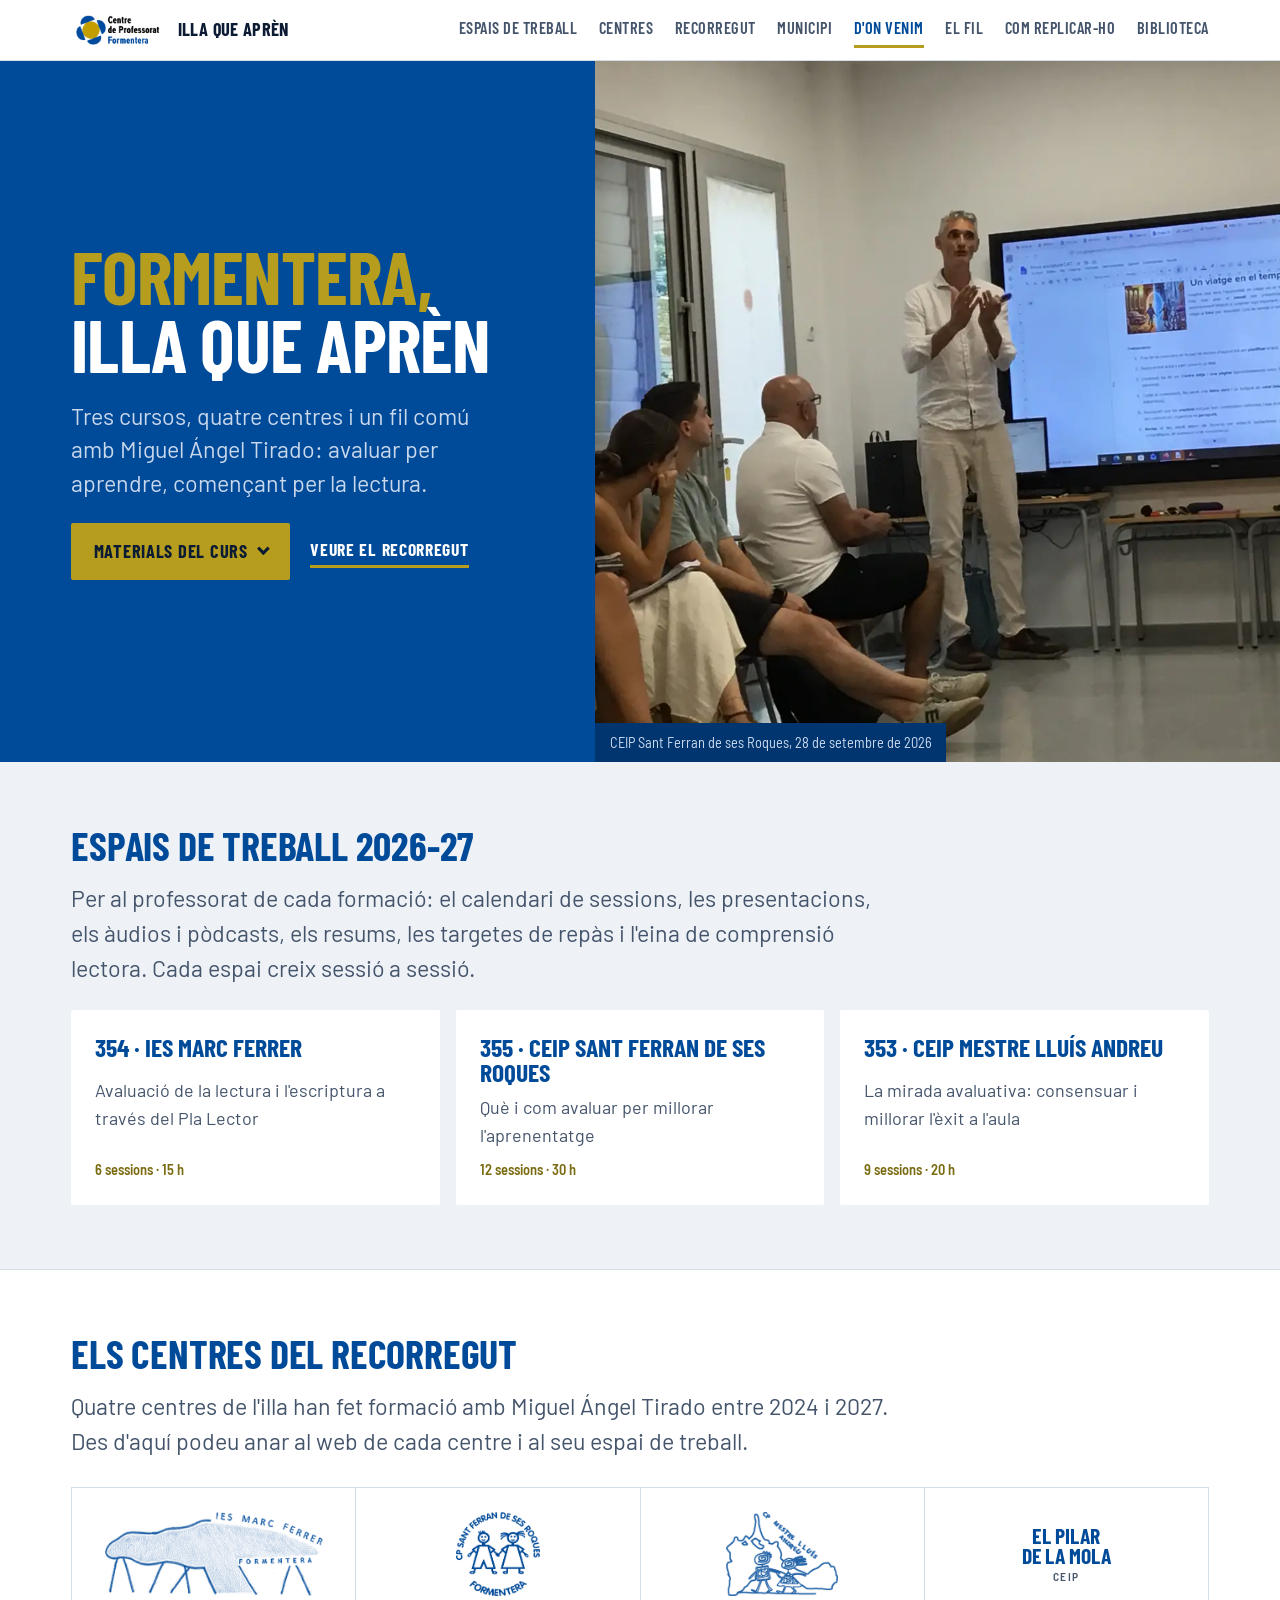
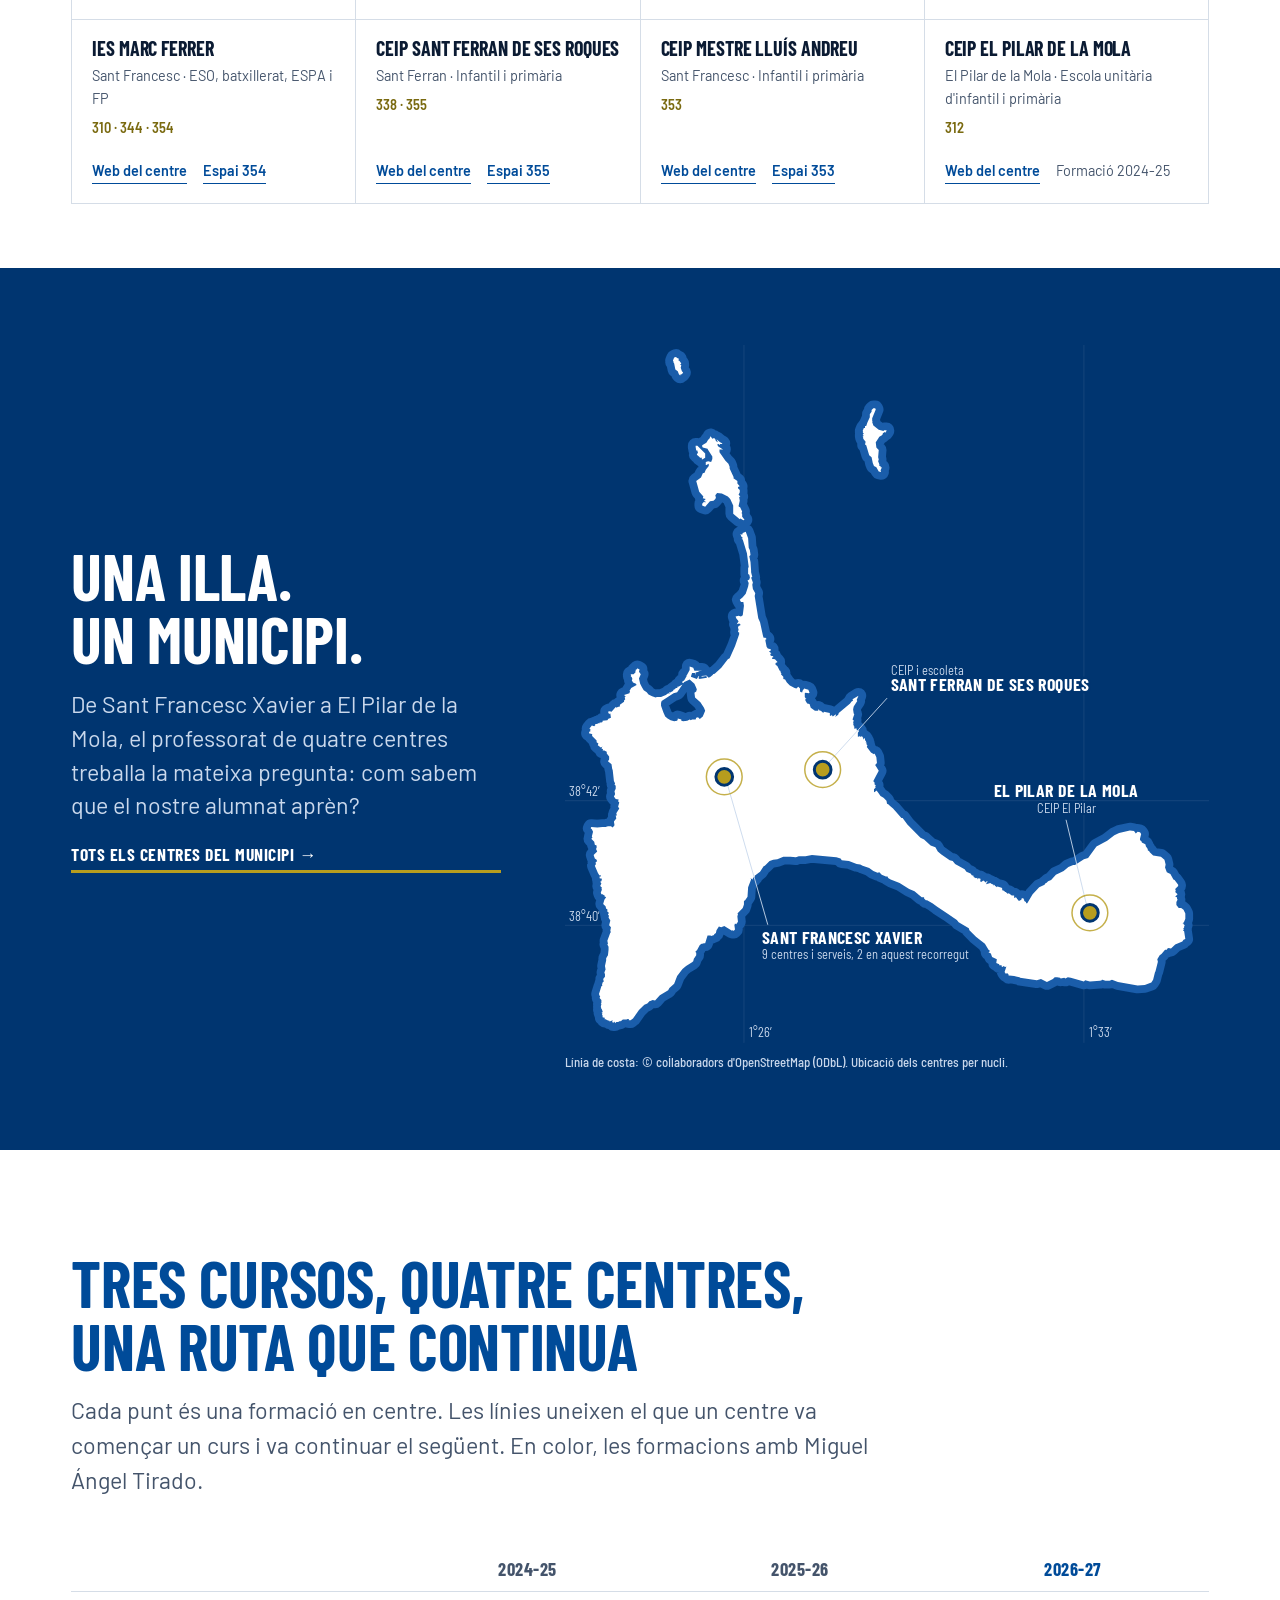
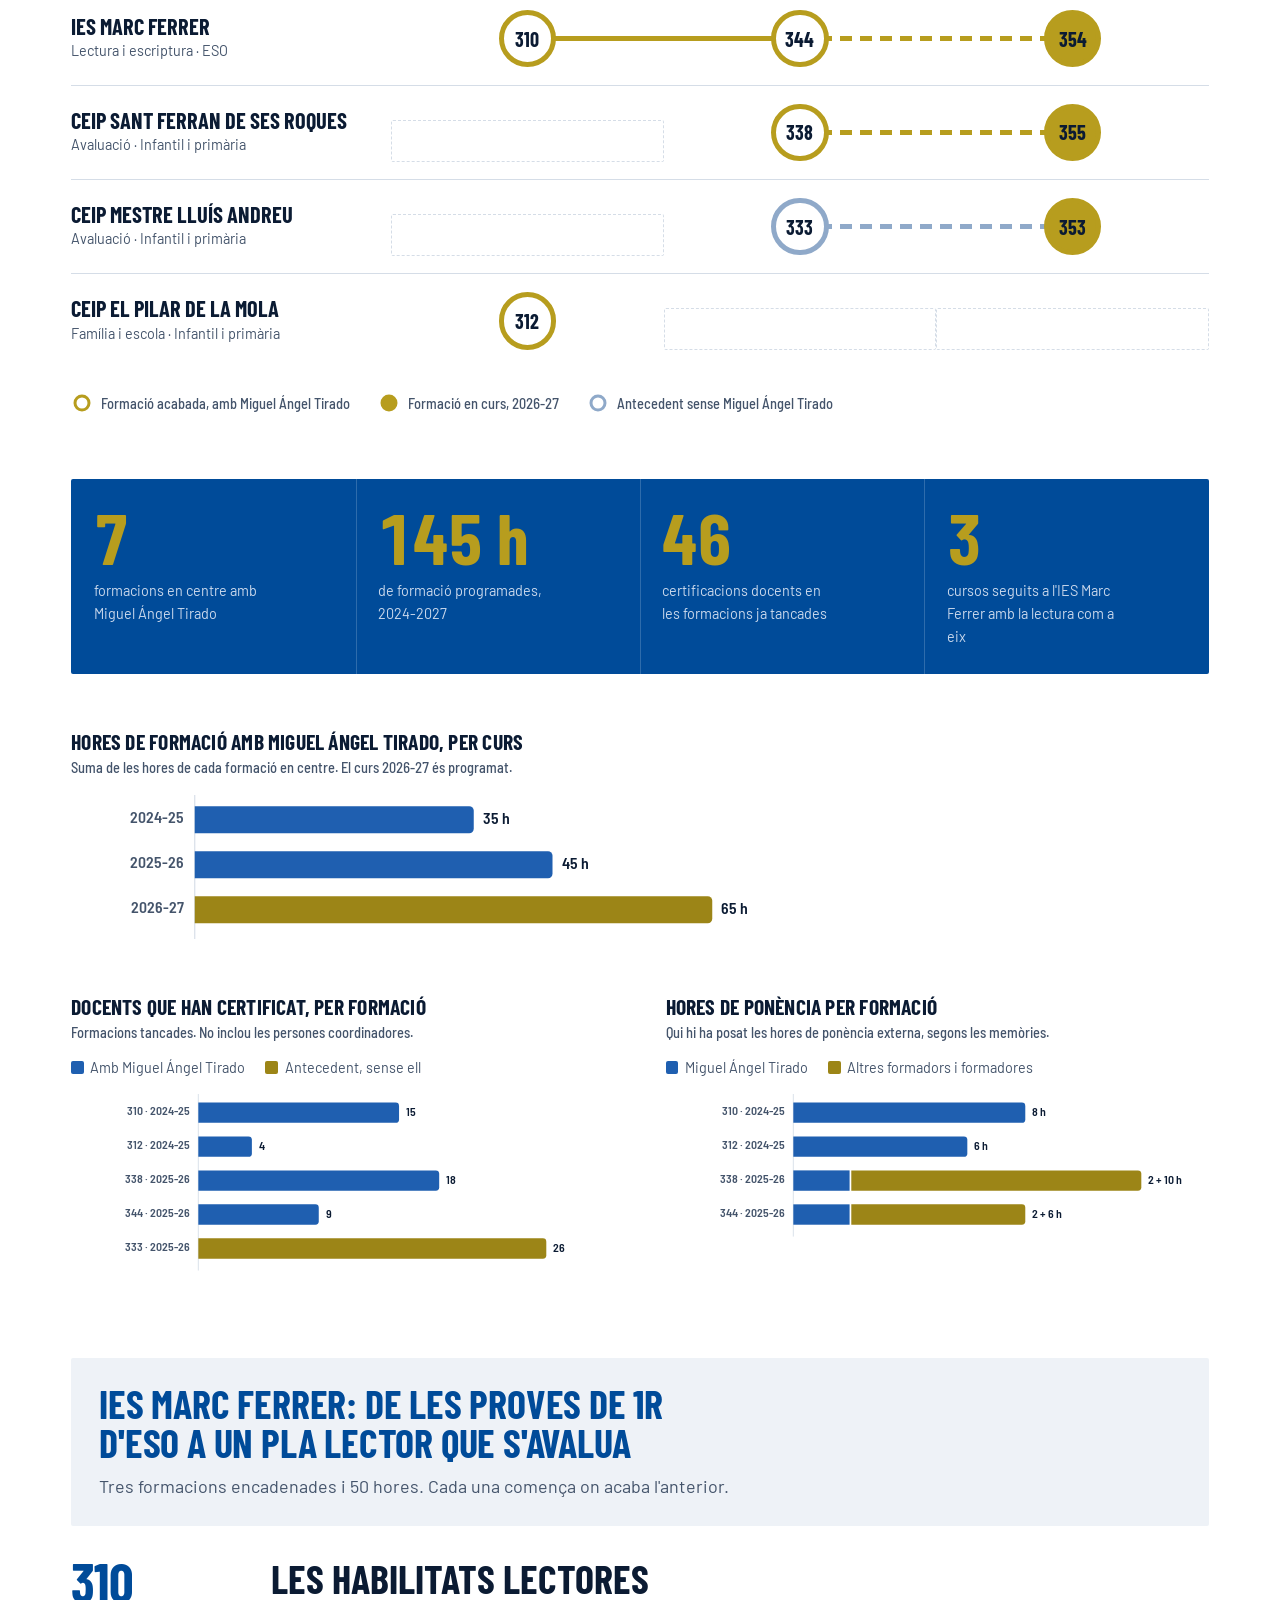
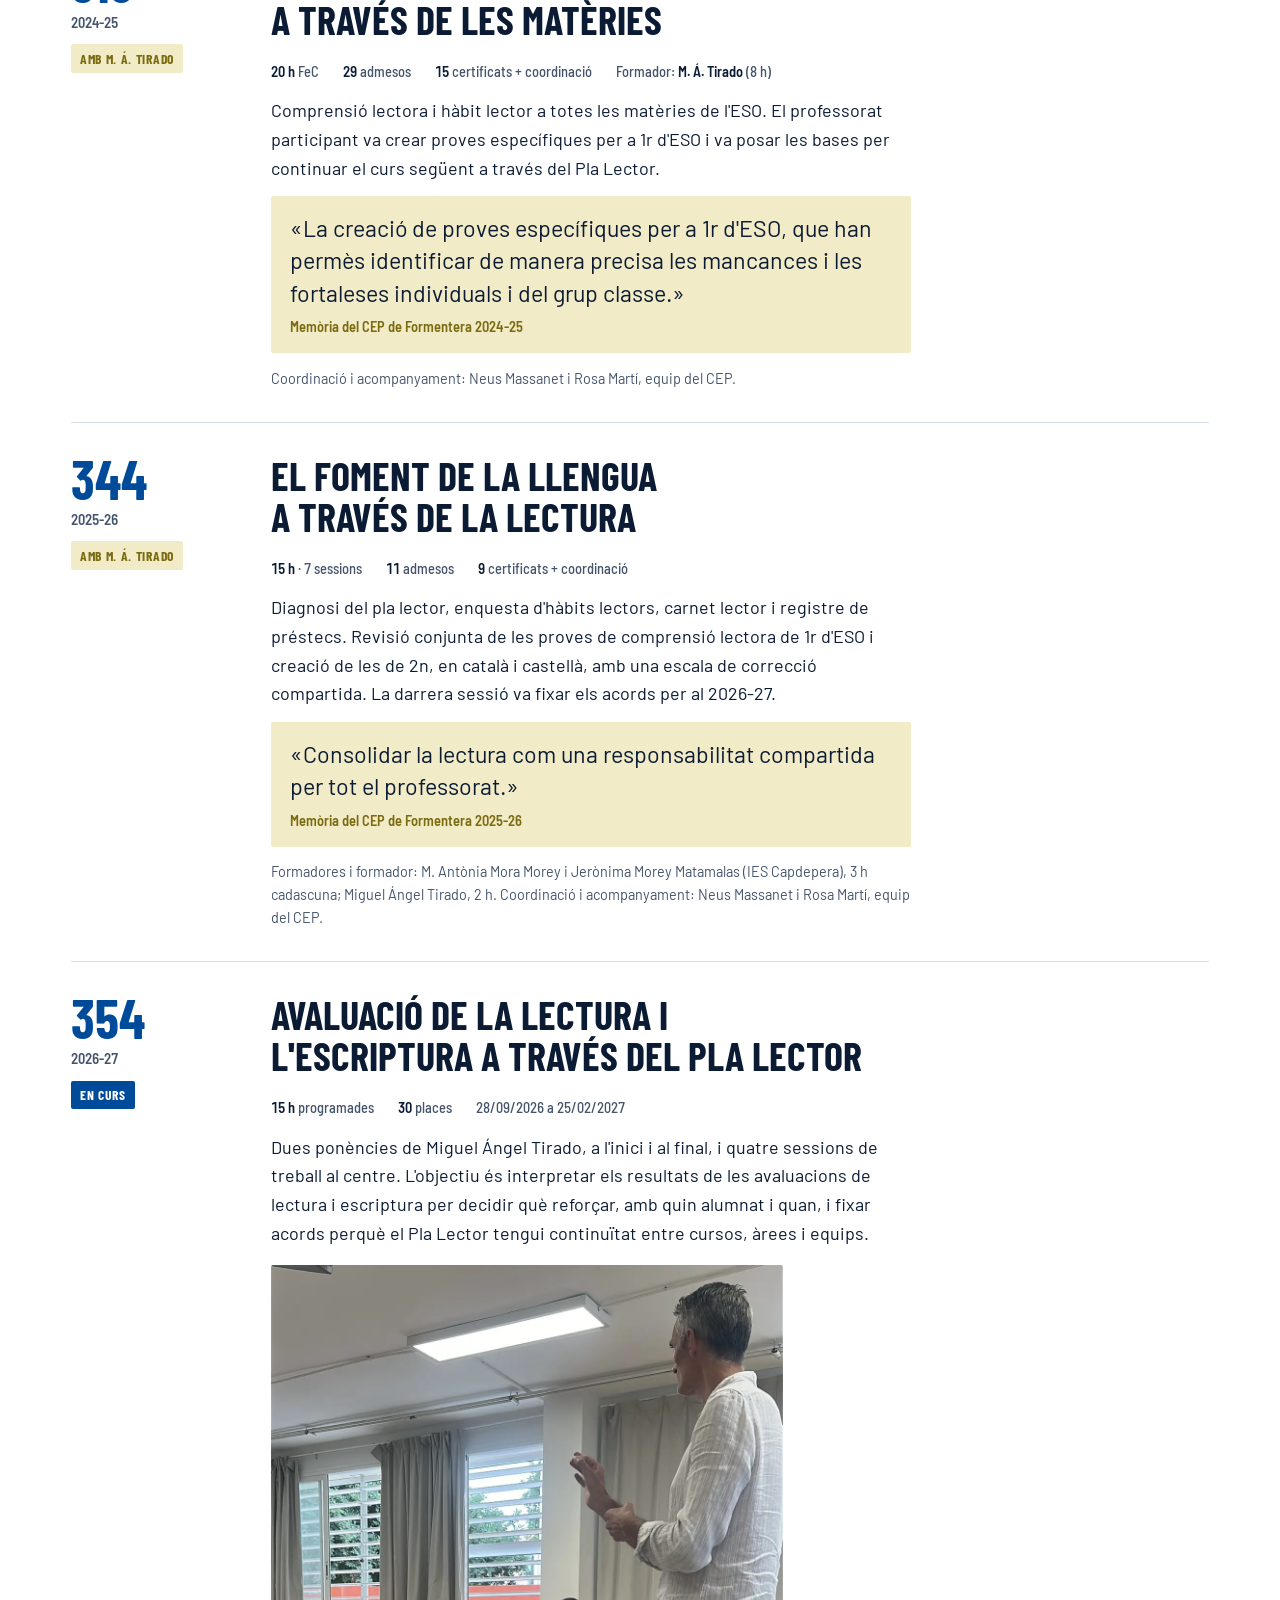
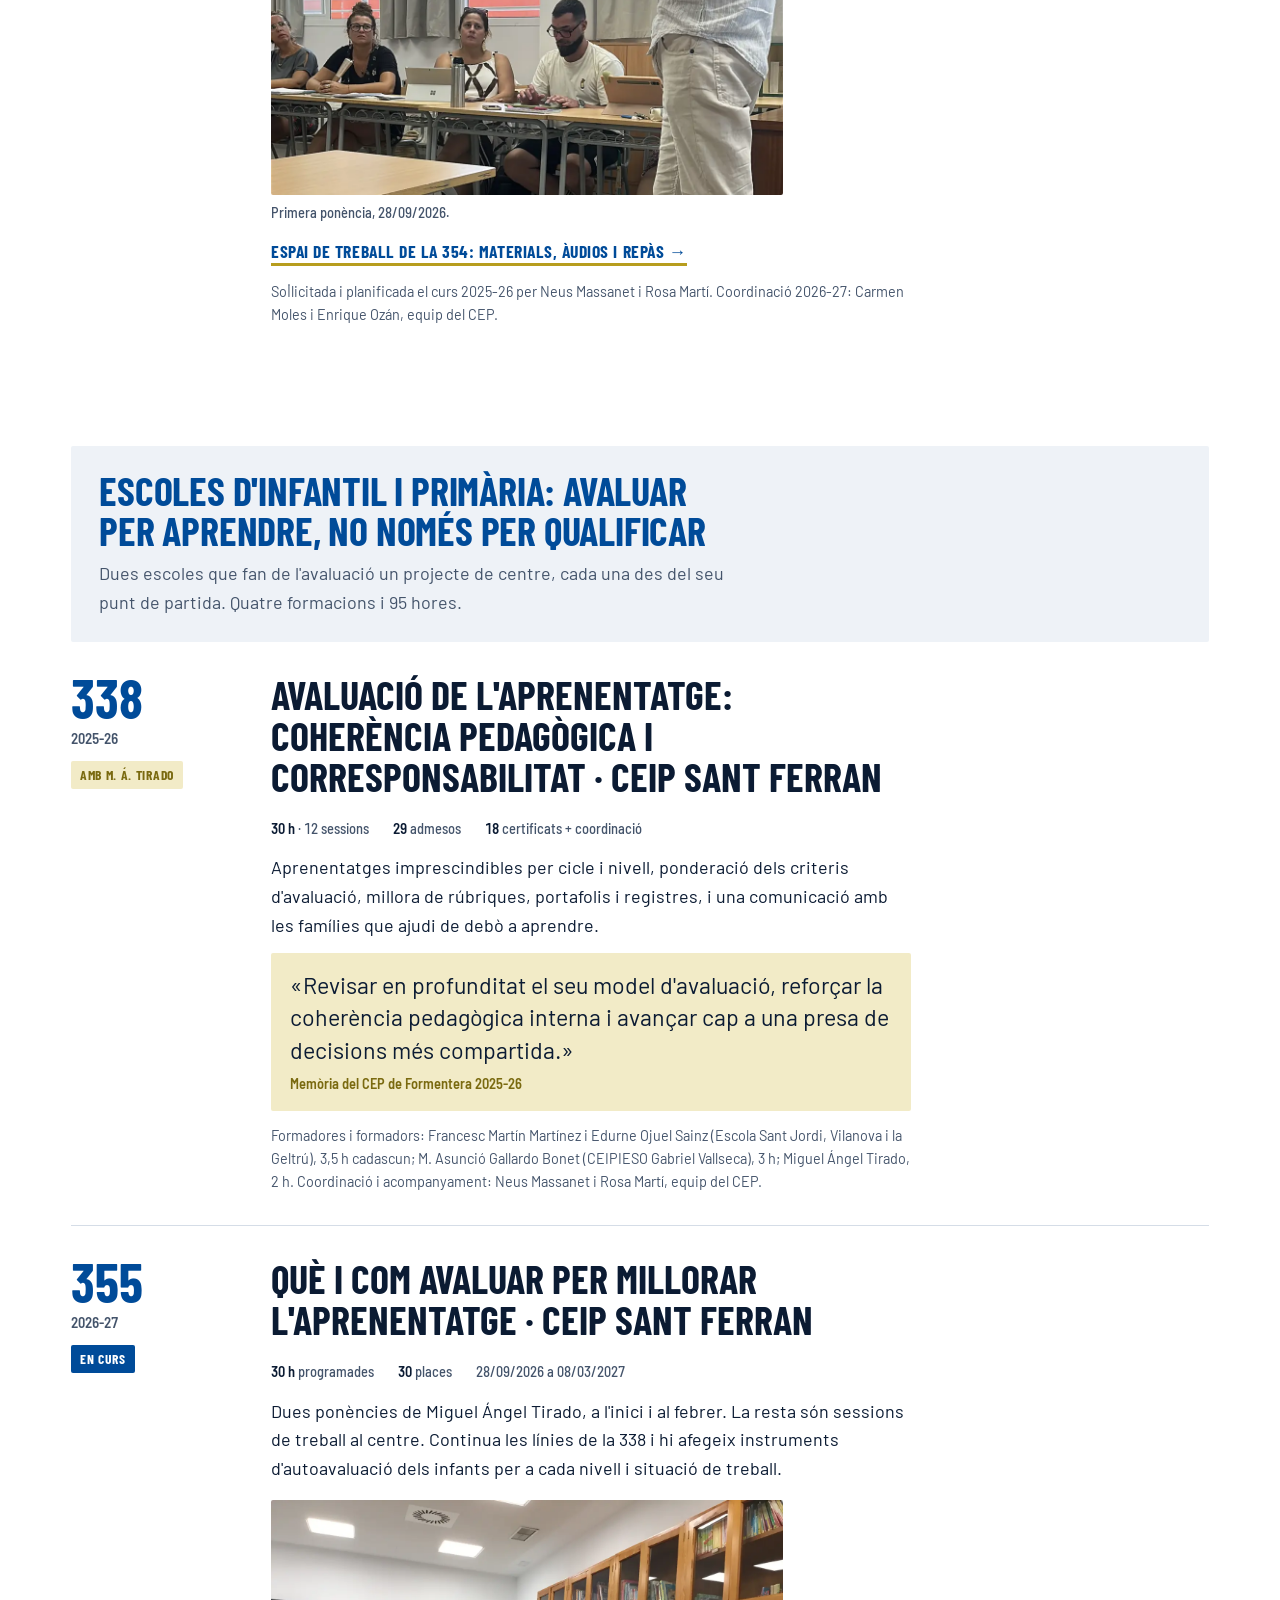
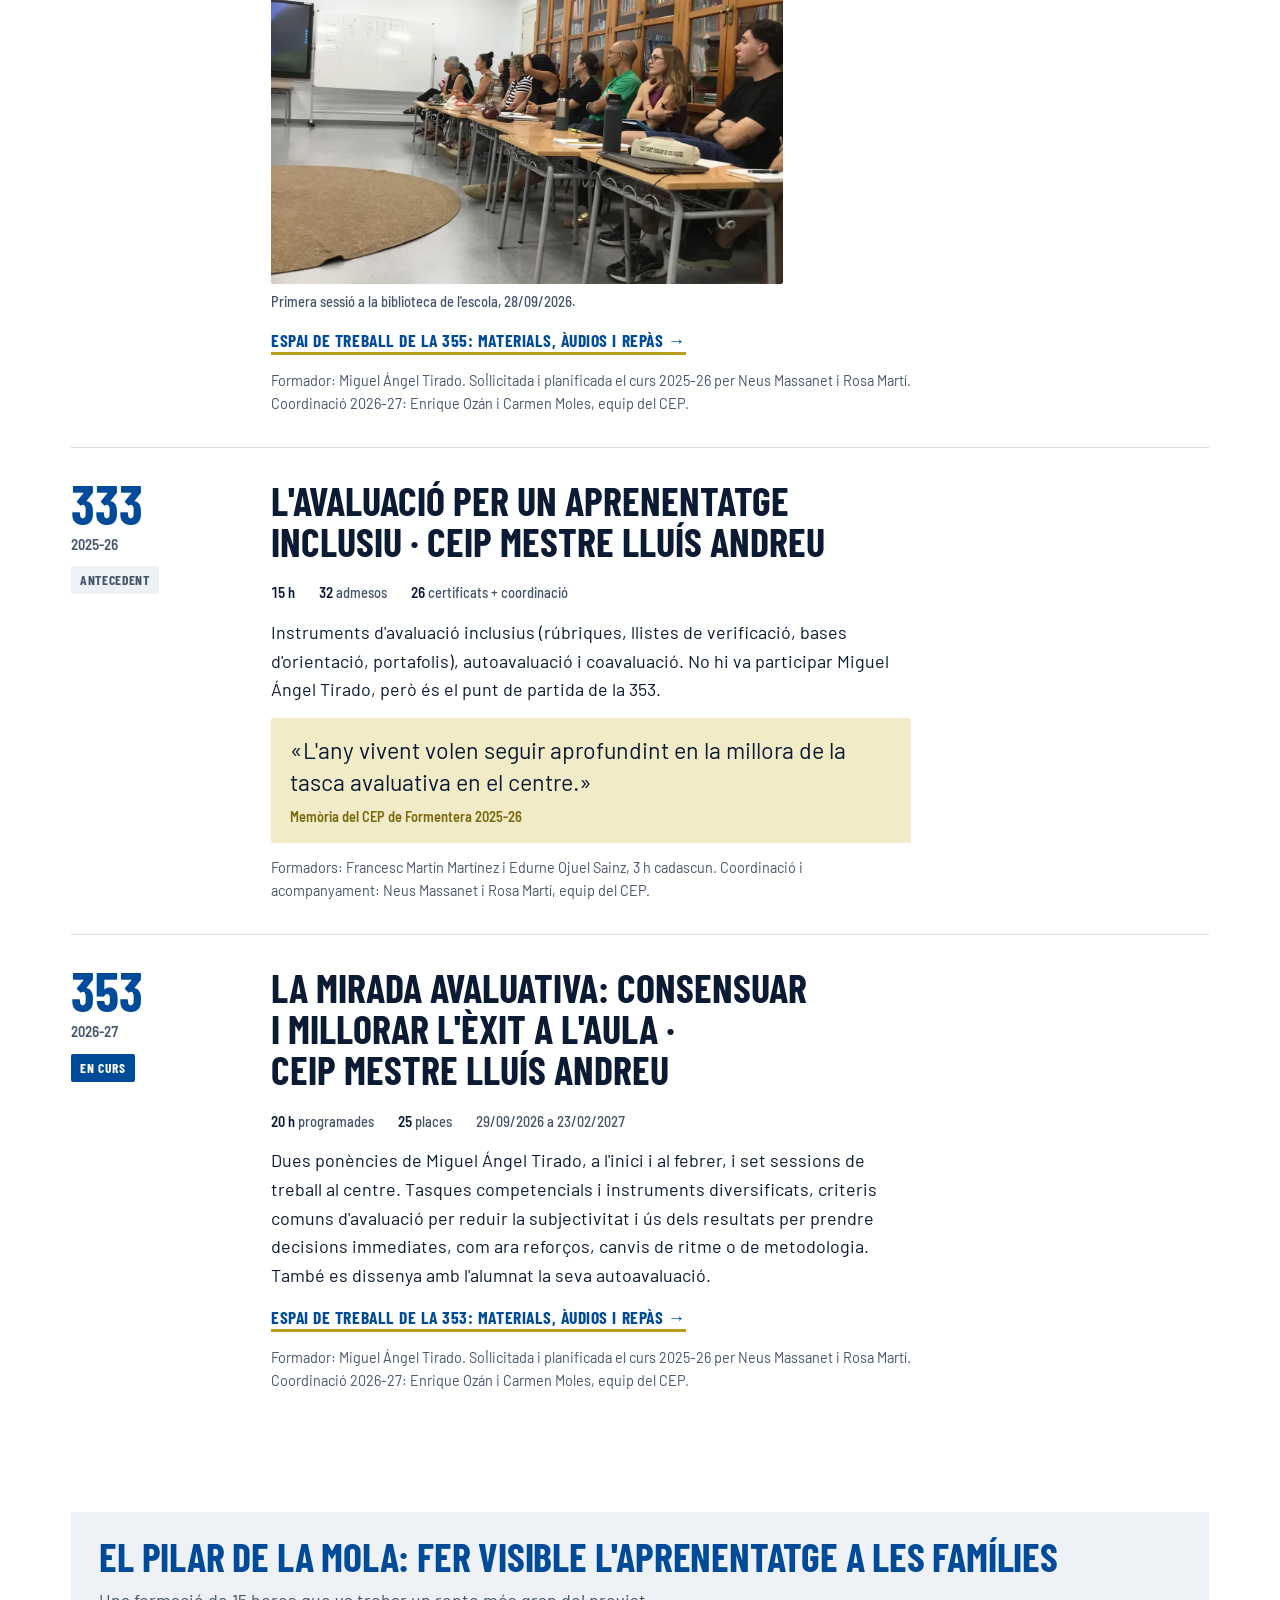
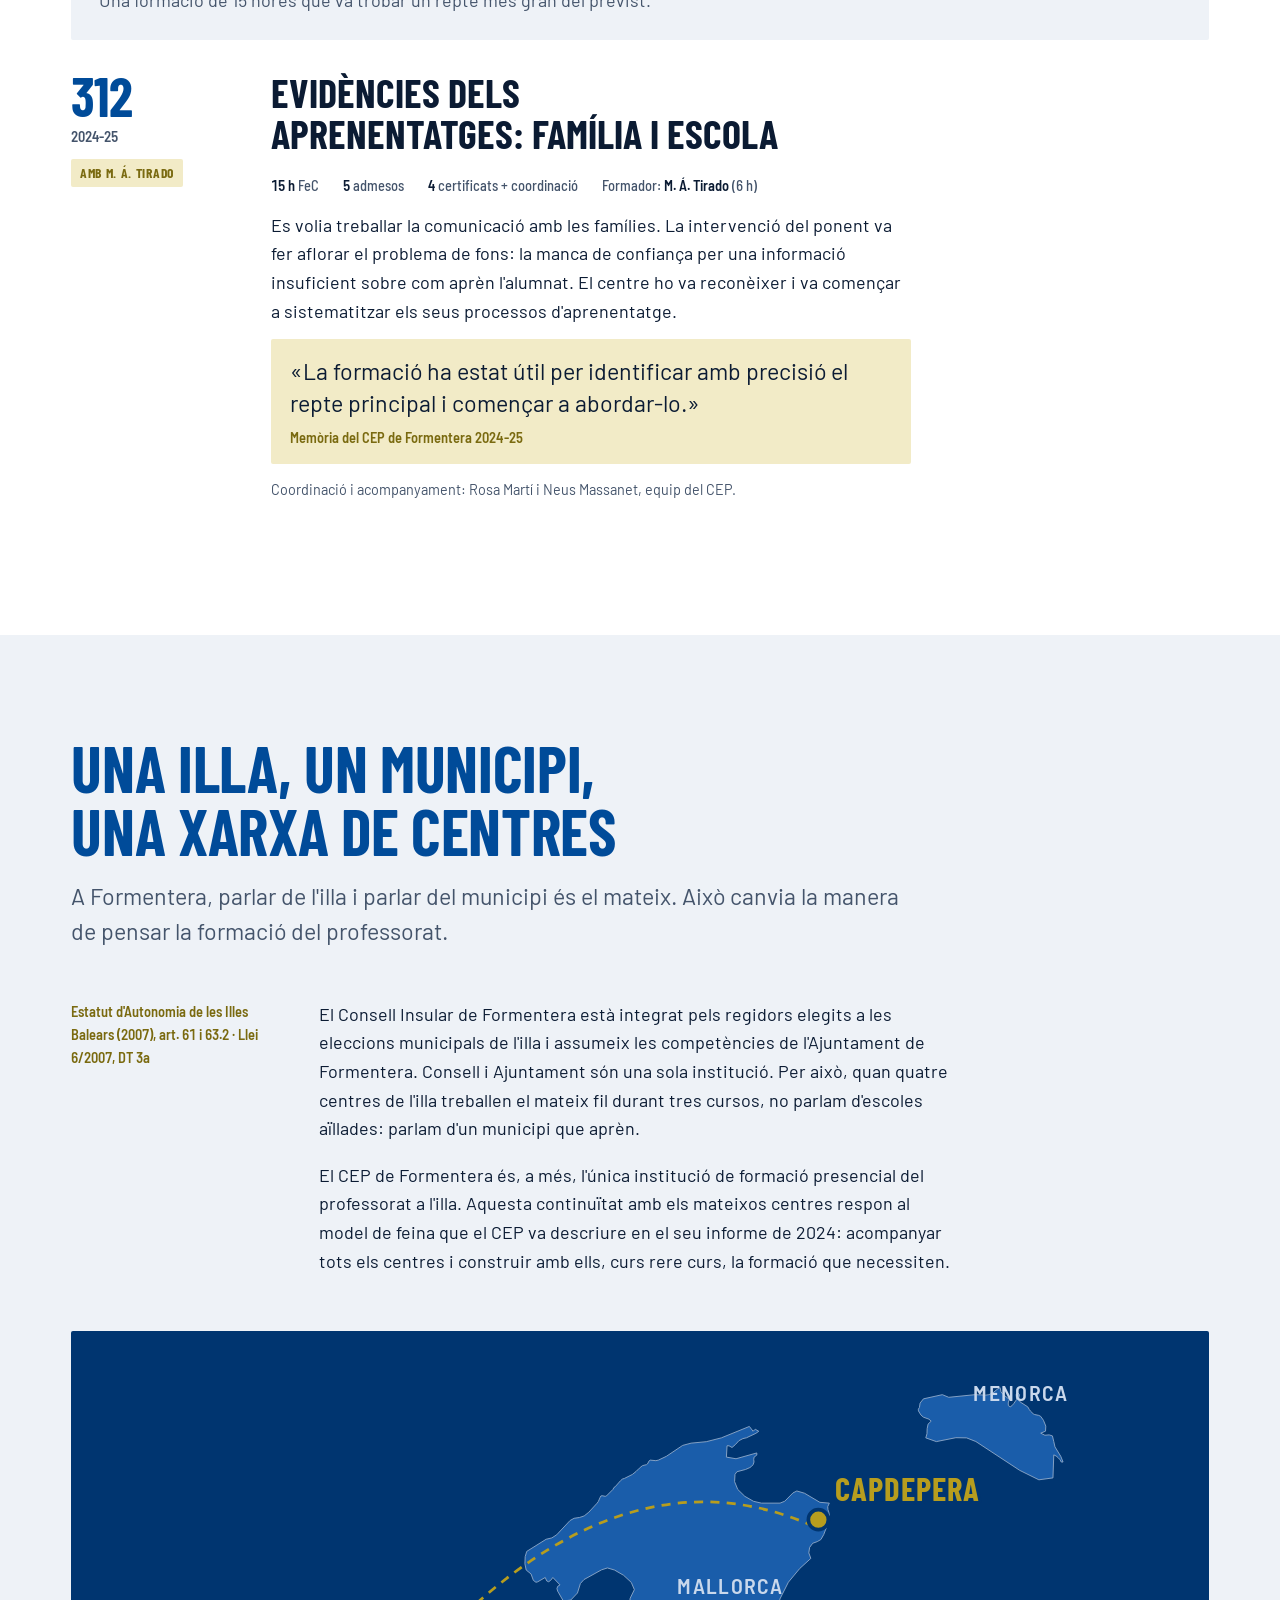
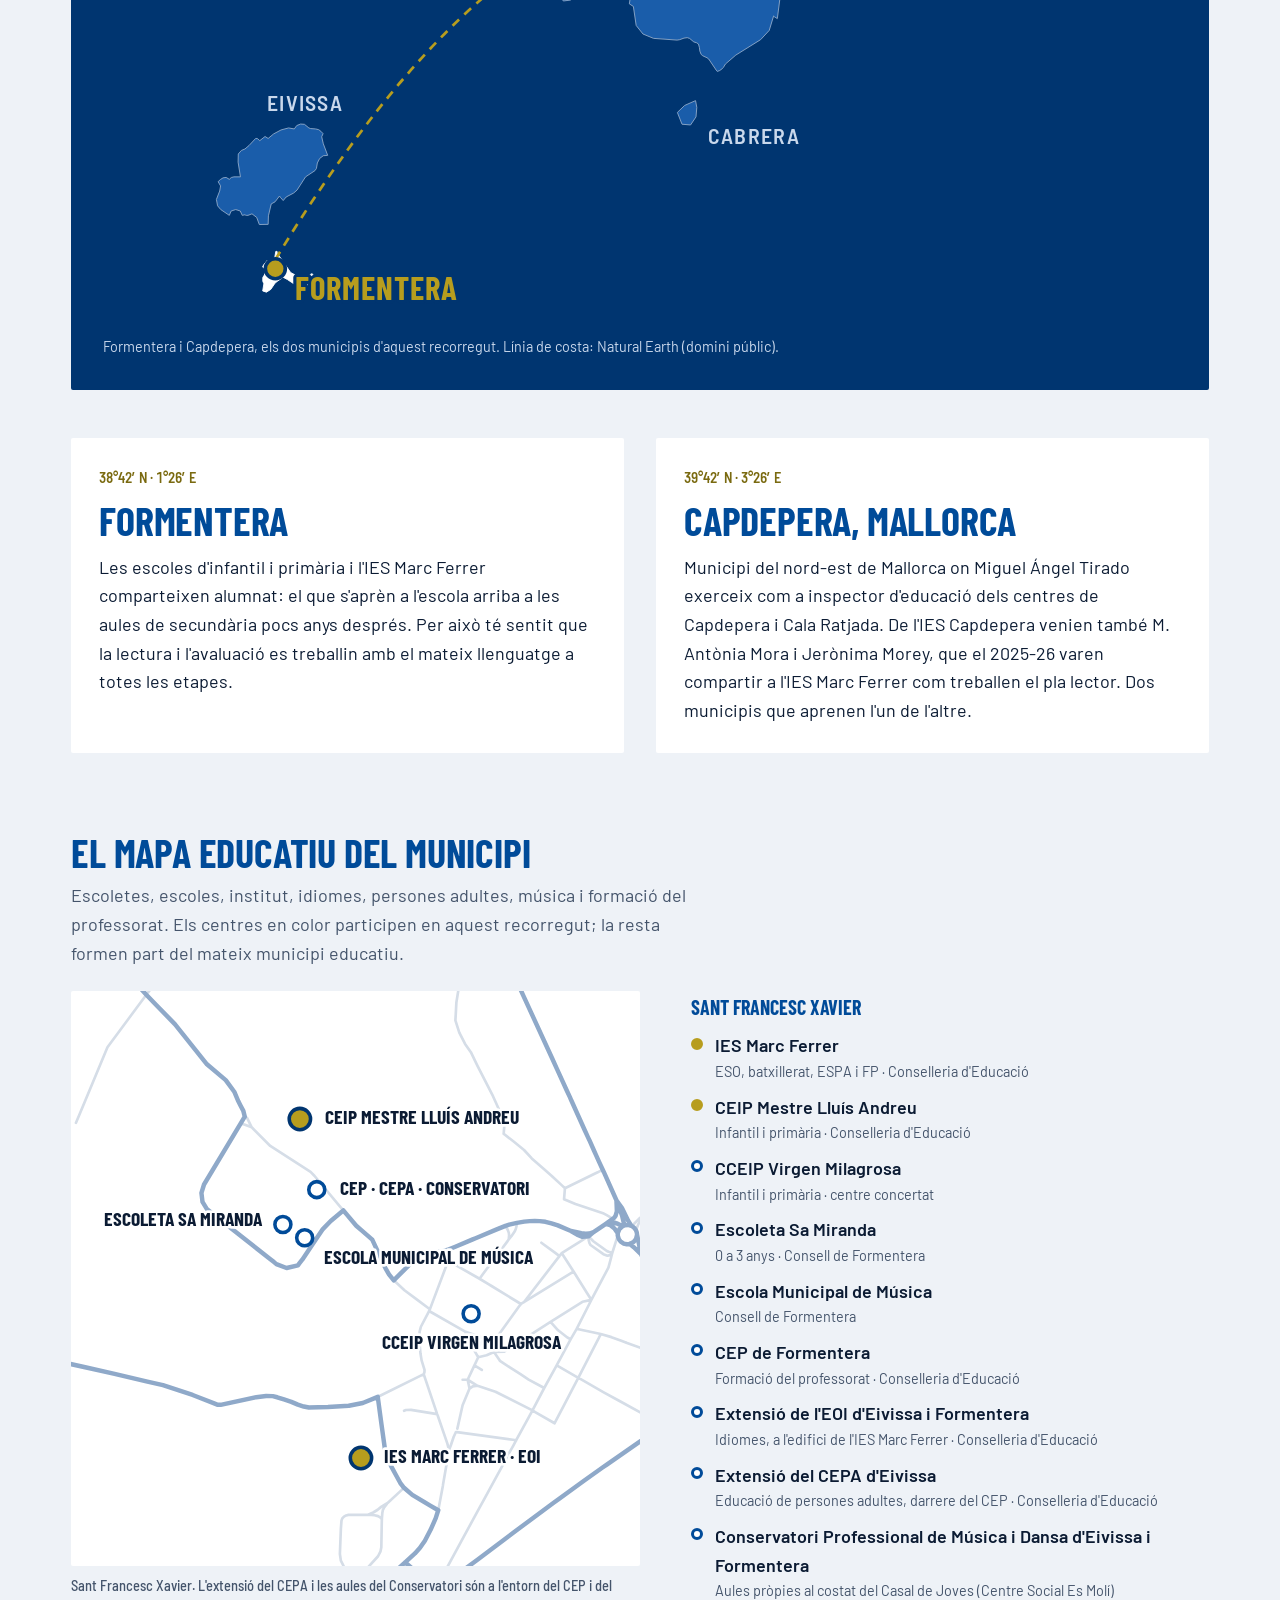
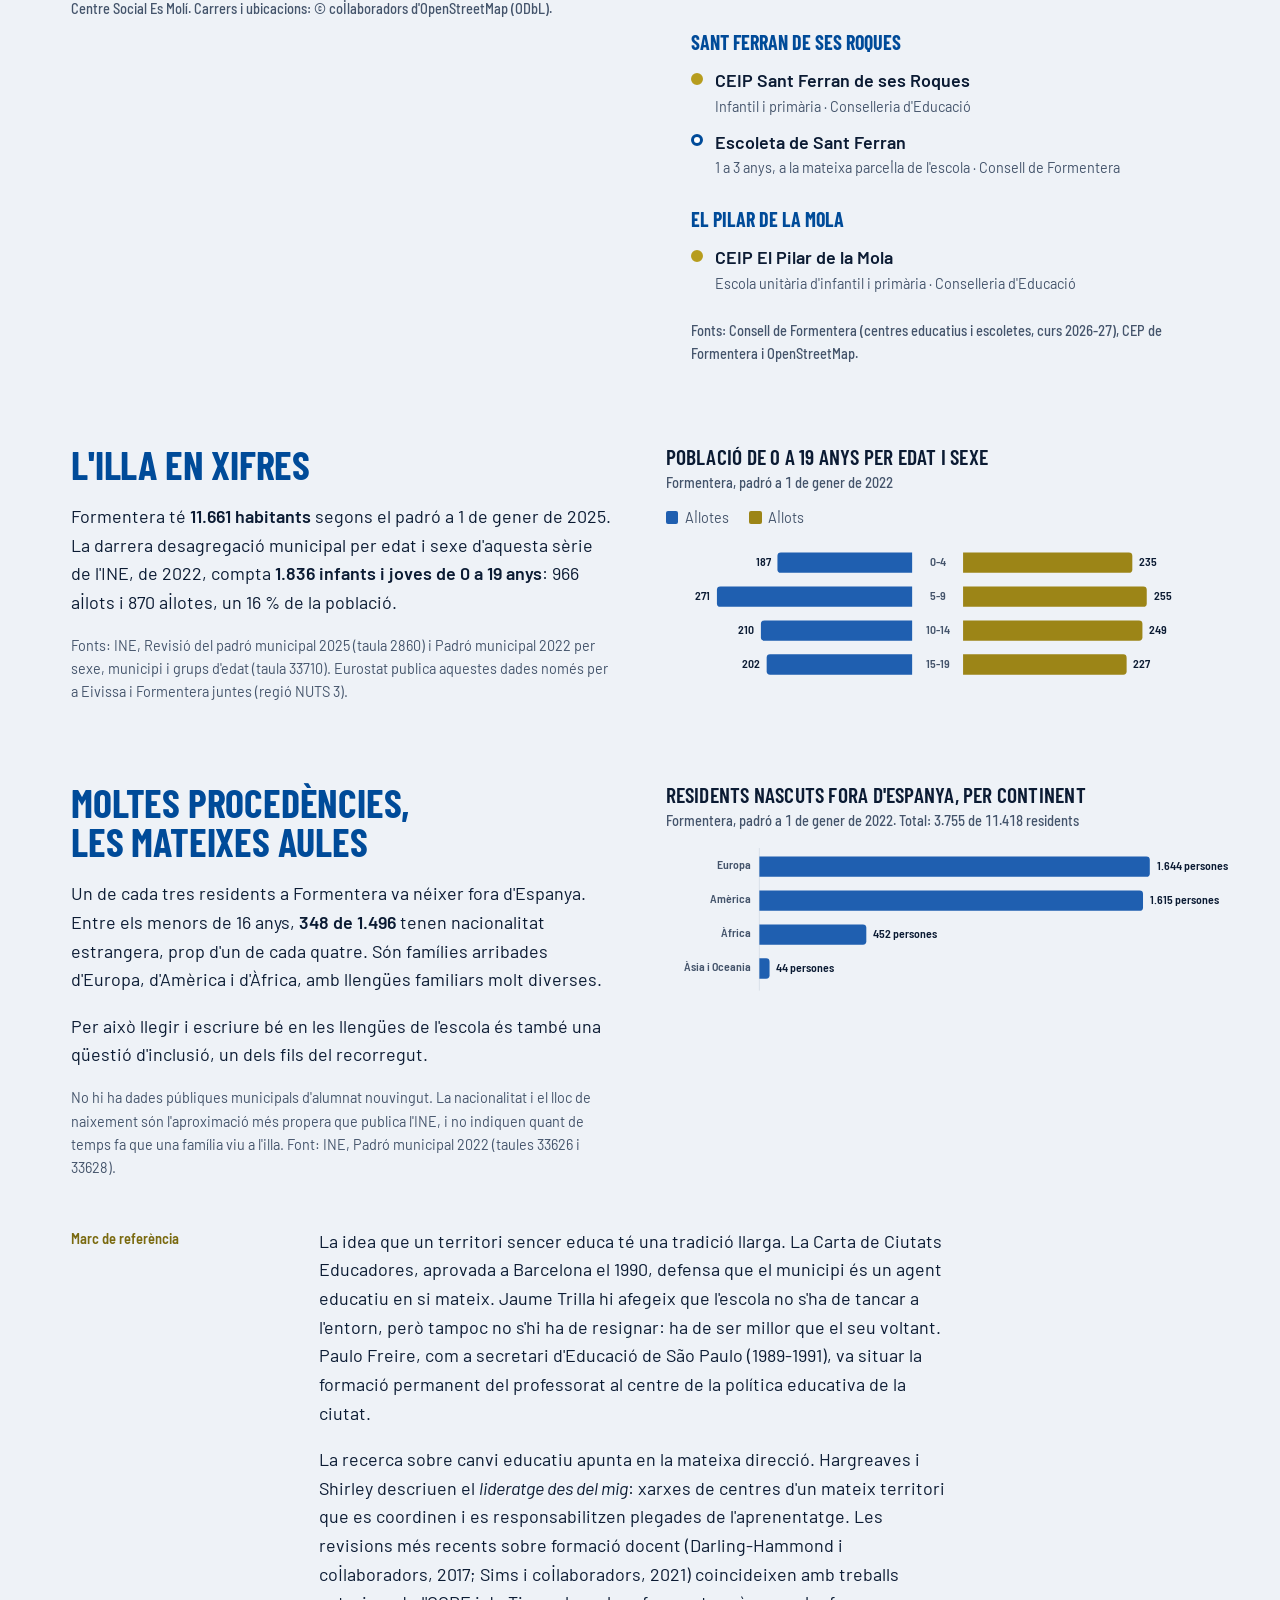
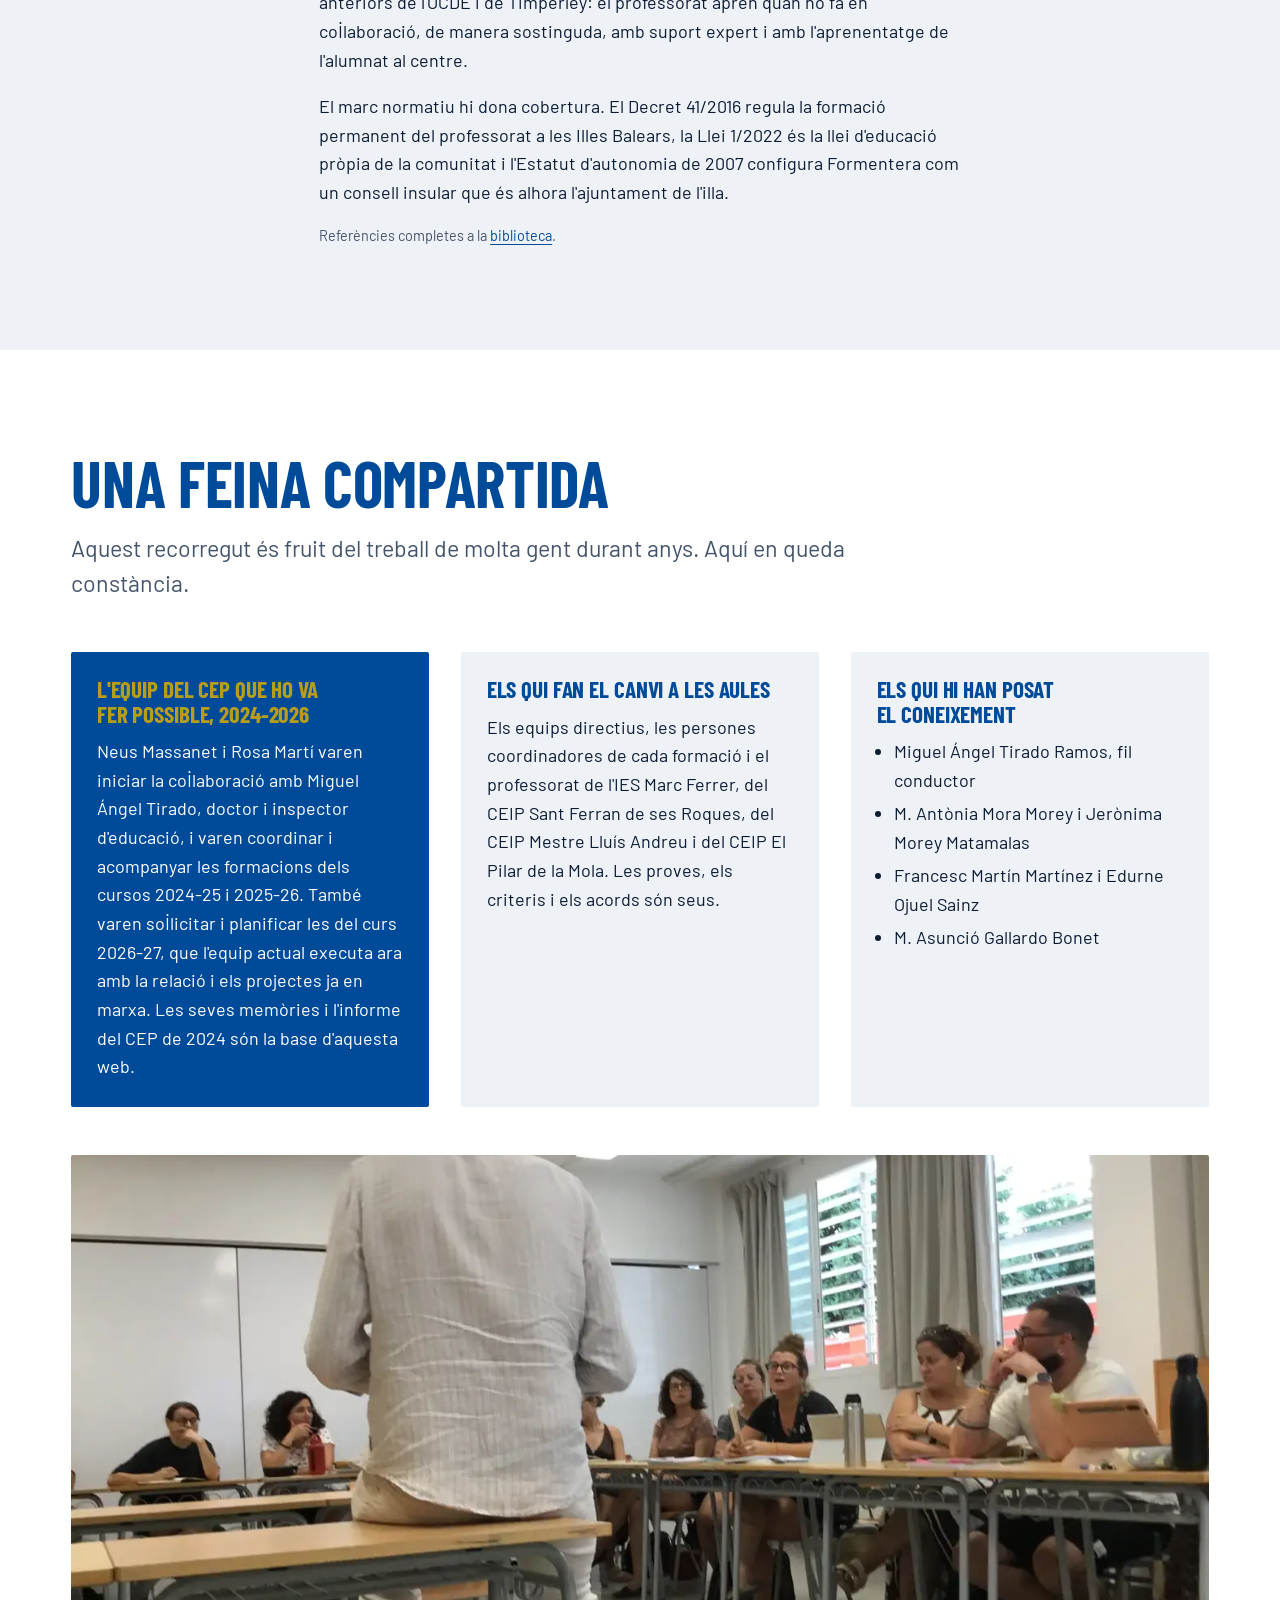
==== index.html @ e9574a6f "Versió vigent 01/10/2026" ====
<!doctype html>
<html lang="ca">
<head>
<meta charset="utf-8">
<meta name="viewport" content="width=device-width, initial-scale=1, viewport-fit=cover">
<title>Formentera, illa que aprèn</title>
<meta name="description" content="Recorregut formatiu del professorat de Formentera amb el Miguel Ángel Tirado Ramos, 2024-2027. CEP de Formentera.">
<link rel="preconnect" href="https://fonts.googleapis.com">
<link rel="preconnect" href="https://fonts.gstatic.com" crossorigin>
<link rel="stylesheet" href="https://fonts.googleapis.com/css2?family=Barlow+Condensed:wght@500;600;700&family=Barlow:ital,wght@0,400;0,500;0,600;1,400&family=Barlow+Semi+Condensed:wght@500;600&display=swap">
<link rel="stylesheet" href="assets/css/site.css">
</head>
<body>


<a class="skip" href="#recorregut">Salta al recorregut</a>

<header class="bar">
  <div class="wrap">
    <a class="brand" href="#inici"><img src="assets/logos/cep-formentera.png" alt="Centre de Professorat de Formentera" width="120" height="43"><span>Illa que aprèn</span></a>
    <nav class="nav" aria-label="Seccions">
      <a href="#recursos">Espais de treball</a><a href="#centres">Centres</a>
      <a href="#recorregut">Recorregut</a>
      <a href="#municipi">Municipi</a>
      <a href="#origens">D'on venim</a>
      <a href="#pensament">El fil</a>
      <a href="#replicar">Com replicar-ho</a>
      <a href="#biblioteca">Biblioteca</a>
    </nav>
  </div>
</header>

<main id="inici">
<header class="hero">
  <div class="hero-txt">
    <h1><span>Formentera,</span> illa que aprèn</h1>
    <p class="lede">Tres cursos, quatre centres i un fil comú amb Miguel Ángel Tirado: avaluar per aprendre, començant per la lectura.</p>
    <div class="ctas"><a class="cta" href="#recursos">Materials del curs</a><a class="cta2" href="#recorregut">Veure el recorregut</a></div>
  </div>
  <figure class="hero-photo">
    <img src="assets/img/santferran-sessio1.webp" alt="Miguel Ángel Tirado exposa davant el professorat del CEIP Sant Ferran de ses Roques" width="1400" height="1050">
    <figcaption>CEIP Sant Ferran de ses Roques, 28 de setembre de 2026</figcaption>
  </figure>
</header>

<section id="recursos" class="espais-top">
  <div class="wrap">
    <div class="sec-head">
      <h2>Espais de treball 2026-27</h2>
      <p>Per al professorat de cada formació: el calendari de sessions, les presentacions, els àudios i pòdcasts, els resums, les targetes de repàs i l'eina de comprensió lectora. Cada espai creix sessió a sessió.</p>
    </div>
    <ul class="espais">
      <li><a href="espai/354.html"><b>354 · IES Marc Ferrer</b><span>Avaluació de la lectura i l'escriptura a través del Pla Lector</span><em>6 sessions · 15 h</em></a></li>
      <li><a href="espai/355.html"><b>355 · CEIP Sant Ferran de ses Roques</b><span>Què i com avaluar per millorar l'aprenentatge</span><em>12 sessions · 30 h</em></a></li>
      <li><a href="espai/353.html"><b>353 · CEIP Mestre Lluís Andreu</b><span>La mirada avaluativa: consensuar i millorar l'èxit a l'aula</span><em>9 sessions · 20 h</em></a></li>
    </ul>
  </div>
</section>

<section id="centres" class="centres-sec">
  <div class="wrap">
    <div class="sec-head">
      <h2>Els centres del recorregut</h2>
      <p>Quatre centres de l'illa han fet formació amb Miguel Ángel Tirado entre 2024 i 2027. Des d'aquí podeu anar al web de cada centre i al seu espai de treball.</p>
    </div>
    <ul class="cgrid">
      <li>
        <div class="mark"><img src="assets/logos/iesmf.png" alt="Logotip de l'IES Marc Ferrer"></div>
        <div class="info"><h3>IES Marc Ferrer</h3><p class="meta">Sant Francesc · ESO, batxillerat, ESPA i FP</p><p class="fecs">310 · 344 · 354</p></div>
        <div class="acc"><a href="https://redols.caib.es/c07007802/" target="_blank" rel="noopener">Web del centre</a><a href="espai/354.html">Espai 354</a></div>
      </li>
      <li>
        <div class="mark"><img src="assets/logos/santferran.png" alt="Logotip del CEIP Sant Ferran de ses Roques"></div>
        <div class="info"><h3>CEIP Sant Ferran de ses Roques</h3><p class="meta">Sant Ferran · Infantil i primària</p><p class="fecs">338 · 355</p></div>
        <div class="acc"><a href="https://sites.google.com/ceipsantferran.com/ceip-sant-ferran-de-ses-roques/p%C3%A0gina-principal" target="_blank" rel="noopener">Web del centre</a><a href="espai/355.html">Espai 355</a></div>
      </li>
      <li>
        <div class="mark"><img src="assets/logos/mla.png" alt="Logotip del CEIP Mestre Lluís Andreu"></div>
        <div class="info"><h3>CEIP Mestre Lluís Andreu</h3><p class="meta">Sant Francesc · Infantil i primària</p><p class="fecs">353</p></div>
        <div class="acc"><a href="https://ceipmestrelluisandreu.net/" target="_blank" rel="noopener">Web del centre</a><a href="espai/353.html">Espai 353</a></div>
      </li>
      <li>
        <div class="mark"><span class="word">El Pilar<br>de la Mola<small>CEIP</small></span></div>
        <div class="info"><h3>CEIP El Pilar de la Mola</h3><p class="meta">El Pilar de la Mola · Escola unitària d'infantil i primària</p><p class="fecs">312</p></div>
        <div class="acc"><a href="https://redols.caib.es/c07001174/" target="_blank" rel="noopener">Web del centre</a><span class="na">Formació 2024-25</span></div>
      </li>
    </ul>
  </div>
</section>

<section class="mapband" aria-labelledby="mb-t">
  <div class="wrap mapband-in">
    <div class="mapband-txt">
      <h2 id="mb-t">Una illa. Un municipi.</h2>
      <p>De Sant Francesc Xavier a El Pilar de la Mola, el professorat de quatre centres treballa la mateixa pregunta: com sabem que el nostre alumnat aprèn?</p>
      <a class="go light" href="#mapa-educatiu">Tots els centres del municipi</a>
    </div>
    <figure class="chart">
      <svg viewBox="-40 -20 1080 1170" role="img" aria-labelledby="mapt mapd">
        <title id="mapt">Mapa de Formentera amb els centres del recorregut</title>
        <desc id="mapd">Sant Francesc Xavier: IES Marc Ferrer, CEIP Mestre Lluís Andreu i CEP. Sant Ferran de ses Roques: CEIP Sant Ferran. El Pilar de la Mola: CEIP El Pilar.</desc>
        <g class="grid" aria-hidden="true">
          <line x1="-40" y1="744" x2="1040" y2="744"/><text x="-34" y="736">38°42′</text>
          <line x1="-40" y1="953" x2="1040" y2="953"/><text x="-34" y="945">38°40′</text>
          <line x1="260" y1="-20" x2="260" y2="1150"/><text x="268" y="1140">1°26′</text>
          <line x1="830" y1="-20" x2="830" y2="1150"/><text x="838" y="1140">1°33′</text>
        </g>
        <path class="iso" d="M190 172L195 169L195 162L182 149L179 149L179 151L180 157L182 157L182 158L183 160L181 164L186 168L186 169L190 169L189 171L190 172ZM261 273L257 268L257 263L256 262L257 259L254 253L253 251L252 252L251 250L253 241L252 235L254 234L251 231L253 227L253 223L250 220L250 218L253 217L249 212L249 208L243 204L242 203L243 202L236 187L236 184L234 179L229 174L219 160L219 155L225 155L217 150L215 147L218 146L219 148L220 146L223 146L224 145L220 143L214 138L216 142L216 143L213 141L212 138L210 136L207 137L204 133L202 137L200 139L197 144L190 148L190 150L191 152L199 154L200 156L207 167L207 171L205 176L200 175L196 176L196 181L197 181L201 179L201 183L196 189L194 194L191 195L188 202L180 208L185 226L192 234L191 237L196 238L193 241L194 242L196 243L195 244L193 243L190 246L190 249L195 251L203 242L209 241L212 238L213 236L212 232L215 228L223 229L233 234L237 238L242 249L242 263L253 272L254 271L259 274L261 273ZM156 29L158 26L156 24L154 18L155 14L153 13L155 11L152 7L151 6L150 6L151 3L148 2L146 0L143 1L141 6L142 8L141 9L142 9L143 11L145 21L149 24L151 29L153 31L154 29L156 29ZM490 193L489 190L491 186L491 185L489 185L489 183L487 183L487 180L485 175L486 172L485 168L486 156L482 152L481 143L483 140L487 134L492 131L493 128L496 126L497 127L499 124L499 123L495 123L494 124L486 122L477 115L475 109L476 109L475 108L475 103L481 88L480 86L477 86L474 89L474 92L471 96L471 101L467 110L465 116L463 116L463 119L461 119L459 124L460 126L459 127L461 128L459 131L461 132L459 134L460 135L460 137L464 142L463 147L465 148L470 165L474 168L476 178L478 183L482 185L486 192L490 193ZM23 1107L26 1108L27 1108L26 1111L27 1110L33 1113L34 1112L34 1114L35 1113L35 1114L40 1112L39 1115L40 1116L41 1115L41 1117L43 1114L44 1117L46 1115L49 1115L53 1113L53 1114L57 1111L63 1111L65 1110L67 1110L67 1112L70 1112L74 1109L84 1095L93 1086L98 1084L102 1080L103 1080L107 1078L111 1079L119 1070L133 1062L135 1058L143 1051L148 1038L157 1026L163 1021L173 1015L175 1013L176 1009L180 1003L180 999L179 998L179 996L181 995L186 986L189 984L190 984L193 983L195 983L199 970L204 970L205 971L210 969L210 968L213 966L214 961L218 955L222 956L227 954L240 962L240 961L243 962L245 960L244 953L245 950L247 951L250 947L249 938L250 934L249 933L258 924L260 918L260 912L262 911L266 905L267 889L272 876L271 874L275 876L275 873L278 872L278 870L287 863L293 854L295 853L303 845L309 843L316 842L326 838L338 838L347 839L352 837L363 837L374 835L415 839L422 841L424 844L436 845L449 850L455 851L459 853L470 857L477 862L484 865L487 864L491 868L498 871L500 871L502 872L501 873L506 876L521 882L537 892L546 896L558 906L562 906L562 908L565 911L567 911L576 916L584 922L601 933L617 944L620 948L637 958L638 961L649 972L664 984L670 994L672 995L672 997L670 998L674 1000L676 1006L684 1010L683 1016L688 1018L688 1020L692 1020L692 1022L694 1023L695 1021L698 1023L700 1022L697 1031L699 1034L702 1033L702 1034L704 1036L704 1038L705 1037L713 1038L722 1040L723 1041L751 1045L758 1043L768 1048L778 1043L781 1040L785 1040L790 1041L791 1042L797 1041L799 1042L803 1040L808 1041L830 1047L832 1045L840 1047L857 1046L860 1045L860 1044L861 1044L866 1046L873 1046L877 1044L887 1048L920 1054L932 1053L943 1049L946 1044L949 1032L950 1030L954 1014L953 1010L957 1003L960 1001L966 994L969 994L970 992L972 991L976 992L983 985L995 980L997 977L1000 976L998 963L996 961L998 959L996 958L998 957L998 955L999 953L995 949L997 950L997 948L998 947L1000 942L1000 933L997 927L993 924L989 924L985 919L985 914L987 910L986 908L986 906L983 905L987 901L983 897L984 895L983 892L988 887L988 885L982 877L980 876L975 867L969 864L966 856L967 851L965 843L959 838L946 836L940 830L940 829L937 827L937 825L934 821L933 817L927 814L927 813L924 810L924 808L926 800L924 797L920 796L917 799L914 795L907 794L889 798L881 802L869 811L851 821L837 840L830 842L815 852L812 852L804 855L796 862L783 868L775 877L770 879L767 882L765 883L764 885L755 889L744 901L735 916L733 916L733 914L731 913L729 910L730 909L726 907L725 910L721 912L716 906L713 907L713 903L709 903L704 899L702 900L699 897L698 897L696 895L693 894L693 891L692 890L685 888L683 889L683 888L681 887L680 885L678 886L678 884L676 884L673 882L666 884L667 881L669 880L667 879L665 881L662 878L660 879L660 878L659 880L657 880L656 879L657 875L656 875L656 876L655 874L653 874L652 876L651 873L649 874L645 872L645 870L642 869L640 866L633 863L630 859L614 850L610 845L605 844L591 834L585 829L581 822L573 819L562 809L556 806L534 784L526 773L524 773L510 757L505 753L501 749L500 750L499 744L494 739L489 736L484 729L482 727L479 730L478 729L478 725L481 722L480 721L481 718L479 717L479 713L478 713L477 711L480 705L486 694L480 684L483 681L482 671L479 665L478 666L473 663L466 654L467 651L465 649L466 647L464 646L465 644L463 643L463 640L462 639L461 641L460 641L460 639L458 636L455 637L454 637L454 635L452 637L451 637L451 630L453 627L452 626L449 626L449 623L446 623L445 624L445 619L444 619L444 617L443 617L444 615L443 614L444 609L442 608L445 599L444 598L443 591L444 586L450 577L449 575L452 568L442 574L443 576L440 578L438 581L419 597L418 600L414 603L412 603L414 602L414 599L409 603L407 600L406 602L404 601L404 597L394 595L393 597L389 593L387 593L385 590L385 592L384 593L379 593L372 588L370 582L366 581L363 576L363 573L365 572L363 572L362 570L362 564L363 563L369 564L370 563L368 558L361 556L358 560L358 562L356 562L354 561L354 556L352 554L351 553L348 556L345 555L337 551L332 546L329 541L326 540L326 536L322 532L323 530L325 530L322 530L321 526L320 526L316 518L313 516L313 513L316 512L316 511L312 507L307 506L307 504L309 504L309 502L305 501L304 498L306 497L302 494L305 492L305 490L300 489L298 486L296 476L296 474L298 473L296 471L293 471L292 468L287 445L284 438L278 401L279 396L275 389L274 382L275 378L272 370L274 369L272 361L272 358L271 344L269 334L271 332L270 324L268 320L267 304L263 293L258 295L257 298L254 297L256 302L257 302L258 304L256 305L258 306L265 329L268 352L267 354L267 364L269 365L270 370L269 373L266 375L268 379L267 385L263 397L258 403L253 407L255 411L259 411L260 417L258 433L255 435L251 434L246 435L247 438L251 443L248 448L252 447L254 448L254 450L251 451L250 454L251 457L250 461L252 462L252 465L245 485L236 505L233 507L222 521L211 531L208 532L208 533L204 536L201 538L197 534L189 535L189 536L197 535L198 538L185 540L185 539L184 539L184 538L183 539L185 536L184 535L181 540L171 536L173 530L178 530L179 534L179 529L184 528L184 527L190 526L177 526L175 521L169 519L169 525L164 534L163 533L164 535L160 542L156 545L158 547L160 545L169 541L177 548L181 557L180 561L177 563L178 571L187 579L193 588L195 593L191 603L186 607L183 604L180 605L179 608L173 608L171 609L169 608L165 610L158 611L155 610L155 608L149 606L149 608L148 610L143 611L137 609L132 606L128 603L125 596L121 585L121 580L122 577L142 564L148 562L157 549L150 553L149 552L149 553L148 555L146 555L144 557L142 558L141 560L137 562L138 563L136 562L134 563L136 565L133 564L129 567L121 570L114 570L112 571L106 569L100 566L97 562L92 559L89 554L86 548L84 539L87 532L84 528L85 524L81 522L81 523L78 525L79 526L77 527L79 528L75 532L70 532L71 534L70 535L72 537L73 540L72 542L74 546L79 548L80 550L71 555L68 560L69 560L68 564L59 567L61 569L62 569L60 571L61 574L59 576L59 578L52 583L52 586L48 587L47 588L45 587L38 595L35 594L32 595L34 599L35 598L36 598L37 605L32 607L32 608L31 609L23 610L23 612L21 613L18 613L18 614L15 614L15 615L10 616L11 617L9 619L5 618L1 623L3 625L2 627L3 628L1 628L0 631L5 632L6 634L5 635L13 643L13 646L16 648L15 651L20 655L23 653L21 656L24 658L23 660L26 660L30 662L30 665L34 670L34 675L32 678L38 683L39 690L40 693L42 711L44 715L43 717L45 719L45 724L43 728L44 733L42 737L45 741L50 742L49 745L51 747L49 754L51 757L46 765L47 769L45 769L46 774L42 779L43 785L40 789L37 787L32 787L28 788L23 788L14 789L4 788L3 790L5 792L7 796L5 804L6 806L4 808L9 813L10 818L13 819L13 823L12 825L14 829L8 835L10 841L13 843L13 844L14 845L11 848L12 850L10 853L15 865L17 868L17 869L20 869L20 871L18 871L18 874L22 875L21 879L19 880L21 883L19 887L22 890L21 892L22 893L20 898L21 901L23 901L26 903L27 903L26 904L29 906L26 910L24 917L28 921L29 925L31 926L31 930L33 931L33 934L32 935L32 936L34 936L33 940L36 945L34 953L37 956L36 962L37 965L36 965L35 968L31 979L32 984L31 985L33 989L33 994L32 1003L29 1008L29 1012L27 1021L28 1027L26 1032L27 1035L27 1039L24 1043L25 1047L23 1049L22 1053L23 1054L21 1055L17 1068L18 1071L19 1072L18 1075L21 1078L21 1083L20 1085L21 1085L20 1090L21 1092L20 1094L22 1093L22 1096L24 1096L21 1100L23 1099L22 1102L23 1104L23 1107Z" aria-hidden="true"/>
        <path class="land" d="M190 172L195 169L195 162L182 149L179 149L179 151L180 157L182 157L182 158L183 160L181 164L186 168L186 169L190 169L189 171L190 172ZM261 273L257 268L257 263L256 262L257 259L254 253L253 251L252 252L251 250L253 241L252 235L254 234L251 231L253 227L253 223L250 220L250 218L253 217L249 212L249 208L243 204L242 203L243 202L236 187L236 184L234 179L229 174L219 160L219 155L225 155L217 150L215 147L218 146L219 148L220 146L223 146L224 145L220 143L214 138L216 142L216 143L213 141L212 138L210 136L207 137L204 133L202 137L200 139L197 144L190 148L190 150L191 152L199 154L200 156L207 167L207 171L205 176L200 175L196 176L196 181L197 181L201 179L201 183L196 189L194 194L191 195L188 202L180 208L185 226L192 234L191 237L196 238L193 241L194 242L196 243L195 244L193 243L190 246L190 249L195 251L203 242L209 241L212 238L213 236L212 232L215 228L223 229L233 234L237 238L242 249L242 263L253 272L254 271L259 274L261 273ZM156 29L158 26L156 24L154 18L155 14L153 13L155 11L152 7L151 6L150 6L151 3L148 2L146 0L143 1L141 6L142 8L141 9L142 9L143 11L145 21L149 24L151 29L153 31L154 29L156 29ZM490 193L489 190L491 186L491 185L489 185L489 183L487 183L487 180L485 175L486 172L485 168L486 156L482 152L481 143L483 140L487 134L492 131L493 128L496 126L497 127L499 124L499 123L495 123L494 124L486 122L477 115L475 109L476 109L475 108L475 103L481 88L480 86L477 86L474 89L474 92L471 96L471 101L467 110L465 116L463 116L463 119L461 119L459 124L460 126L459 127L461 128L459 131L461 132L459 134L460 135L460 137L464 142L463 147L465 148L470 165L474 168L476 178L478 183L482 185L486 192L490 193ZM23 1107L26 1108L27 1108L26 1111L27 1110L33 1113L34 1112L34 1114L35 1113L35 1114L40 1112L39 1115L40 1116L41 1115L41 1117L43 1114L44 1117L46 1115L49 1115L53 1113L53 1114L57 1111L63 1111L65 1110L67 1110L67 1112L70 1112L74 1109L84 1095L93 1086L98 1084L102 1080L103 1080L107 1078L111 1079L119 1070L133 1062L135 1058L143 1051L148 1038L157 1026L163 1021L173 1015L175 1013L176 1009L180 1003L180 999L179 998L179 996L181 995L186 986L189 984L190 984L193 983L195 983L199 970L204 970L205 971L210 969L210 968L213 966L214 961L218 955L222 956L227 954L240 962L240 961L243 962L245 960L244 953L245 950L247 951L250 947L249 938L250 934L249 933L258 924L260 918L260 912L262 911L266 905L267 889L272 876L271 874L275 876L275 873L278 872L278 870L287 863L293 854L295 853L303 845L309 843L316 842L326 838L338 838L347 839L352 837L363 837L374 835L415 839L422 841L424 844L436 845L449 850L455 851L459 853L470 857L477 862L484 865L487 864L491 868L498 871L500 871L502 872L501 873L506 876L521 882L537 892L546 896L558 906L562 906L562 908L565 911L567 911L576 916L584 922L601 933L617 944L620 948L637 958L638 961L649 972L664 984L670 994L672 995L672 997L670 998L674 1000L676 1006L684 1010L683 1016L688 1018L688 1020L692 1020L692 1022L694 1023L695 1021L698 1023L700 1022L697 1031L699 1034L702 1033L702 1034L704 1036L704 1038L705 1037L713 1038L722 1040L723 1041L751 1045L758 1043L768 1048L778 1043L781 1040L785 1040L790 1041L791 1042L797 1041L799 1042L803 1040L808 1041L830 1047L832 1045L840 1047L857 1046L860 1045L860 1044L861 1044L866 1046L873 1046L877 1044L887 1048L920 1054L932 1053L943 1049L946 1044L949 1032L950 1030L954 1014L953 1010L957 1003L960 1001L966 994L969 994L970 992L972 991L976 992L983 985L995 980L997 977L1000 976L998 963L996 961L998 959L996 958L998 957L998 955L999 953L995 949L997 950L997 948L998 947L1000 942L1000 933L997 927L993 924L989 924L985 919L985 914L987 910L986 908L986 906L983 905L987 901L983 897L984 895L983 892L988 887L988 885L982 877L980 876L975 867L969 864L966 856L967 851L965 843L959 838L946 836L940 830L940 829L937 827L937 825L934 821L933 817L927 814L927 813L924 810L924 808L926 800L924 797L920 796L917 799L914 795L907 794L889 798L881 802L869 811L851 821L837 840L830 842L815 852L812 852L804 855L796 862L783 868L775 877L770 879L767 882L765 883L764 885L755 889L744 901L735 916L733 916L733 914L731 913L729 910L730 909L726 907L725 910L721 912L716 906L713 907L713 903L709 903L704 899L702 900L699 897L698 897L696 895L693 894L693 891L692 890L685 888L683 889L683 888L681 887L680 885L678 886L678 884L676 884L673 882L666 884L667 881L669 880L667 879L665 881L662 878L660 879L660 878L659 880L657 880L656 879L657 875L656 875L656 876L655 874L653 874L652 876L651 873L649 874L645 872L645 870L642 869L640 866L633 863L630 859L614 850L610 845L605 844L591 834L585 829L581 822L573 819L562 809L556 806L534 784L526 773L524 773L510 757L505 753L501 749L500 750L499 744L494 739L489 736L484 729L482 727L479 730L478 729L478 725L481 722L480 721L481 718L479 717L479 713L478 713L477 711L480 705L486 694L480 684L483 681L482 671L479 665L478 666L473 663L466 654L467 651L465 649L466 647L464 646L465 644L463 643L463 640L462 639L461 641L460 641L460 639L458 636L455 637L454 637L454 635L452 637L451 637L451 630L453 627L452 626L449 626L449 623L446 623L445 624L445 619L444 619L444 617L443 617L444 615L443 614L444 609L442 608L445 599L444 598L443 591L444 586L450 577L449 575L452 568L442 574L443 576L440 578L438 581L419 597L418 600L414 603L412 603L414 602L414 599L409 603L407 600L406 602L404 601L404 597L394 595L393 597L389 593L387 593L385 590L385 592L384 593L379 593L372 588L370 582L366 581L363 576L363 573L365 572L363 572L362 570L362 564L363 563L369 564L370 563L368 558L361 556L358 560L358 562L356 562L354 561L354 556L352 554L351 553L348 556L345 555L337 551L332 546L329 541L326 540L326 536L322 532L323 530L325 530L322 530L321 526L320 526L316 518L313 516L313 513L316 512L316 511L312 507L307 506L307 504L309 504L309 502L305 501L304 498L306 497L302 494L305 492L305 490L300 489L298 486L296 476L296 474L298 473L296 471L293 471L292 468L287 445L284 438L278 401L279 396L275 389L274 382L275 378L272 370L274 369L272 361L272 358L271 344L269 334L271 332L270 324L268 320L267 304L263 293L258 295L257 298L254 297L256 302L257 302L258 304L256 305L258 306L265 329L268 352L267 354L267 364L269 365L270 370L269 373L266 375L268 379L267 385L263 397L258 403L253 407L255 411L259 411L260 417L258 433L255 435L251 434L246 435L247 438L251 443L248 448L252 447L254 448L254 450L251 451L250 454L251 457L250 461L252 462L252 465L245 485L236 505L233 507L222 521L211 531L208 532L208 533L204 536L201 538L197 534L189 535L189 536L197 535L198 538L185 540L185 539L184 539L184 538L183 539L185 536L184 535L181 540L171 536L173 530L178 530L179 534L179 529L184 528L184 527L190 526L177 526L175 521L169 519L169 525L164 534L163 533L164 535L160 542L156 545L158 547L160 545L169 541L177 548L181 557L180 561L177 563L178 571L187 579L193 588L195 593L191 603L186 607L183 604L180 605L179 608L173 608L171 609L169 608L165 610L158 611L155 610L155 608L149 606L149 608L148 610L143 611L137 609L132 606L128 603L125 596L121 585L121 580L122 577L142 564L148 562L157 549L150 553L149 552L149 553L148 555L146 555L144 557L142 558L141 560L137 562L138 563L136 562L134 563L136 565L133 564L129 567L121 570L114 570L112 571L106 569L100 566L97 562L92 559L89 554L86 548L84 539L87 532L84 528L85 524L81 522L81 523L78 525L79 526L77 527L79 528L75 532L70 532L71 534L70 535L72 537L73 540L72 542L74 546L79 548L80 550L71 555L68 560L69 560L68 564L59 567L61 569L62 569L60 571L61 574L59 576L59 578L52 583L52 586L48 587L47 588L45 587L38 595L35 594L32 595L34 599L35 598L36 598L37 605L32 607L32 608L31 609L23 610L23 612L21 613L18 613L18 614L15 614L15 615L10 616L11 617L9 619L5 618L1 623L3 625L2 627L3 628L1 628L0 631L5 632L6 634L5 635L13 643L13 646L16 648L15 651L20 655L23 653L21 656L24 658L23 660L26 660L30 662L30 665L34 670L34 675L32 678L38 683L39 690L40 693L42 711L44 715L43 717L45 719L45 724L43 728L44 733L42 737L45 741L50 742L49 745L51 747L49 754L51 757L46 765L47 769L45 769L46 774L42 779L43 785L40 789L37 787L32 787L28 788L23 788L14 789L4 788L3 790L5 792L7 796L5 804L6 806L4 808L9 813L10 818L13 819L13 823L12 825L14 829L8 835L10 841L13 843L13 844L14 845L11 848L12 850L10 853L15 865L17 868L17 869L20 869L20 871L18 871L18 874L22 875L21 879L19 880L21 883L19 887L22 890L21 892L22 893L20 898L21 901L23 901L26 903L27 903L26 904L29 906L26 910L24 917L28 921L29 925L31 926L31 930L33 931L33 934L32 935L32 936L34 936L33 940L36 945L34 953L37 956L36 962L37 965L36 965L35 968L31 979L32 984L31 985L33 989L33 994L32 1003L29 1008L29 1012L27 1021L28 1027L26 1032L27 1035L27 1039L24 1043L25 1047L23 1049L22 1053L23 1054L21 1055L17 1068L18 1071L19 1072L18 1075L21 1078L21 1083L20 1085L21 1085L20 1090L21 1092L20 1094L22 1093L22 1096L24 1096L21 1100L23 1099L22 1102L23 1104L23 1107Z"/>
        <g aria-hidden="true">
          <path class="leader" d="M233 719 L300 952"/>
          <path class="leader" d="M402 680 L500 572"/>
          <path class="leader" d="M834 917 L800 776"/>
          <circle class="pin-ring" cx="227" cy="704" r="30"/><circle class="pin" cx="227" cy="704" r="14"/>
          <circle class="pin-ring" cx="392" cy="692" r="30"/><circle class="pin" cx="392" cy="692" r="14"/>
          <circle class="pin-ring" cx="840" cy="932" r="30"/><circle class="pin" cx="840" cy="932" r="14"/>
          <text class="lbl-name" x="290" y="984">Sant Francesc Xavier</text>
          <text class="lbl" x="290" y="1010">9 centres i serveis, 2 en aquest recorregut</text>
          <text class="lbl-name" x="506" y="560">Sant Ferran de ses Roques</text>
          <text class="lbl" x="506" y="534">CEIP i escoleta</text>
          <text class="lbl-name" x="800" y="738" text-anchor="middle">El Pilar de la Mola</text>
          <text class="lbl" x="800" y="764" text-anchor="middle">CEIP El Pilar</text>
        </g>
      </svg>
      <figcaption class="data">Línia de costa: © col·laboradors d'OpenStreetMap (ODbL). Ubicació dels centres per nucli.</figcaption>
    </figure>
  </div>
</section>



<section id="recorregut">
  <div class="wrap">
    <div class="sec-head">
      <h2>Tres cursos, quatre centres, una ruta que continua</h2>
      <p>Cada punt és una formació en centre. Les línies uneixen el que un centre va començar un curs i va continuar el següent. En color, les formacions amb Miguel Ángel Tirado.</p>
    </div>

    <div class="rt" role="region" aria-label="Diagrama del recorregut per centre i curs">
      <div class="rt-row rt-head" aria-hidden="true"><span></span><ol class="rt-track"><li>2024-25</li><li>2025-26</li><li>2026-27</li></ol></div>
      <div class="rt-row">
        <p class="rt-lbl"><b>IES Marc Ferrer</b><span>Lectura i escriptura · ESO</span></p>
        <ol class="rt-track">
          <li class="st"><a href="#f310" aria-label="310, 2024-25, amb Miguel Ángel Tirado">310</a></li>
          <li class="st join"><a href="#f344" aria-label="344, 2025-26, amb Miguel Ángel Tirado">344</a></li>
          <li class="st now join live"><a href="#f354" aria-label="354, 2026-27, en curs">354</a></li>
        </ol>
      </div>
      <div class="rt-row">
        <p class="rt-lbl"><b>CEIP Sant Ferran de ses Roques</b><span>Avaluació · Infantil i primària</span></p>
        <ol class="rt-track">
          <li class="empty" aria-hidden="true"></li>
          <li class="st"><a href="#f338" aria-label="338, 2025-26, amb Miguel Ángel Tirado">338</a></li>
          <li class="st now join live"><a href="#f355" aria-label="355, 2026-27, en curs">355</a></li>
        </ol>
      </div>
      <div class="rt-row">
        <p class="rt-lbl"><b>CEIP Mestre Lluís Andreu</b><span>Avaluació · Infantil i primària</span></p>
        <ol class="rt-track">
          <li class="empty" aria-hidden="true"></li>
          <li class="st pre"><a href="#f333" aria-label="333, 2025-26, antecedent sense Miguel Ángel Tirado">333</a></li>
          <li class="st now join live pre-join"><a href="#f353" aria-label="353, 2026-27, en curs">353</a></li>
        </ol>
      </div>
      <div class="rt-row">
        <p class="rt-lbl"><b>CEIP El Pilar de la Mola</b><span>Família i escola · Infantil i primària</span></p>
        <ol class="rt-track">
          <li class="st"><a href="#f312" aria-label="312, 2024-25, amb Miguel Ángel Tirado">312</a></li>
          <li class="empty" aria-hidden="true"></li>
          <li class="empty" aria-hidden="true"></li>
        </ol>
      </div>
    </div>
    <div class="legend data" aria-hidden="true">
      <span><svg width="22" height="22"><circle cx="11" cy="11" r="7" fill="var(--paper)" stroke="var(--sun)" stroke-width="3"/></svg>Formació acabada, amb Miguel Ángel Tirado</span>
      <span><svg width="22" height="22"><circle cx="11" cy="11" r="7" fill="var(--sun)" stroke="var(--sun)" stroke-width="3"/></svg>Formació en curs, 2026-27</span>
      <span><svg width="22" height="22"><circle cx="11" cy="11" r="7" fill="var(--paper)" stroke="var(--sea)" stroke-width="3"/></svg>Antecedent sense Miguel Ángel Tirado</span>
    </div>

    <div class="tally">
      <div><b>7</b><span>formacions en centre amb Miguel Ángel Tirado</span></div>
      <div><b>145 h</b><span>de formació programades, 2024-2027</span></div>
      <div><b>46</b><span>certificacions docents en les formacions ja tancades</span></div>
      <div><b>3</b><span>cursos seguits a l'IES Marc Ferrer amb la lectura com a eix</span></div>
    </div>

    <figure class="chart-h">
      <figcaption><b>Hores de formació amb Miguel Ángel Tirado, per curs</b><span class="data">Suma de les hores de cada formació en centre. El curs 2026-27 és programat.</span></figcaption>
      <svg viewBox="0 0 640 128" role="img" aria-label="2024-25: 35 h; 2025-26: 45 h; 2026-27: 65 h"><line class="axis" x1="110" y1="0" x2="110" y2="128"/><g class="b"><title>2024-25: 35 h</title><text class="cat" x="100" y="25" text-anchor="end">2024-25</text><path class="bar" d="M110 10h244a4 4 0 0 1 4 4v16a4 4 0 0 1-4 4h-244z"/><text class="val" x="366" y="26">35 h</text></g><g class="b"><title>2025-26: 45 h</title><text class="cat" x="100" y="65" text-anchor="end">2025-26</text><path class="bar" d="M110 50h314a4 4 0 0 1 4 4v16a4 4 0 0 1-4 4h-314z"/><text class="val" x="436" y="66">45 h</text></g><g class="b"><title>2026-27: 65 h</title><text class="cat" x="100" y="105" text-anchor="end">2026-27</text><path class="bar plan" d="M110 90h456a4 4 0 0 1 4 4v16a4 4 0 0 1-4 4h-456z"/><text class="val" x="578" y="106">65 h</text></g></svg>
    </figure>

    <div class="charts2">
      <figure class="chart-h">
        <figcaption><b>Docents que han certificat, per formació</b><span class="data">Formacions tancades. No inclou les persones coordinadores.</span></figcaption>
        <div class="legend-c" aria-hidden="true"><span><i style="background:var(--c1)"></i>Amb Miguel Ángel Tirado</span><span><i style="background:var(--c2)"></i>Antecedent, sense ell</span></div>
        <svg viewBox="0 0 640 208" role="img" aria-label="310 · 2024-25: Amb Tirado 15 ; 312 · 2024-25: Amb Tirado 4 ; 338 · 2025-26: Amb Tirado 18 ; 344 · 2025-26: Amb Tirado 9 ; 333 · 2025-26: Sense Tirado 26 "><line class="axis" x1="150" y1="0" x2="150" y2="208"/><g class="b"><title>310 · 2024-25: Amb Tirado 15 </title><text class="cat" x="140" y="25" text-anchor="end">310 · 2024-25</text><path class="bar" d="M150.0 10h232.5a4 4 0 0 1 4 4v16a4 4 0 0 1-4 4h-232.5z"/><text class="val" x="394.5" y="26">15 </text></g><g class="b"><title>312 · 2024-25: Amb Tirado 4 </title><text class="cat" x="140" y="65" text-anchor="end">312 · 2024-25</text><path class="bar" d="M150.0 50h59.1a4 4 0 0 1 4 4v16a4 4 0 0 1-4 4h-59.1z"/><text class="val" x="221.1" y="66">4 </text></g><g class="b"><title>338 · 2025-26: Amb Tirado 18 </title><text class="cat" x="140" y="105" text-anchor="end">338 · 2025-26</text><path class="bar" d="M150.0 90h279.8a4 4 0 0 1 4 4v16a4 4 0 0 1-4 4h-279.8z"/><text class="val" x="441.8" y="106">18 </text></g><g class="b"><title>344 · 2025-26: Amb Tirado 9 </title><text class="cat" x="140" y="145" text-anchor="end">344 · 2025-26</text><path class="bar" d="M150.0 130h137.9a4 4 0 0 1 4 4v16a4 4 0 0 1-4 4h-137.9z"/><text class="val" x="299.9" y="146">9 </text></g><g class="b"><title>333 · 2025-26: Sense Tirado 26 </title><text class="cat" x="140" y="185" text-anchor="end">333 · 2025-26</text><path class="bar s2" d="M150.0 170h406.0a4 4 0 0 1 4 4v16a4 4 0 0 1-4 4h-406.0z"/><text class="val" x="568.0" y="186">26 </text></g></svg>
      </figure>
      <figure class="chart-h">
        <figcaption><b>Hores de ponència per formació</b><span class="data">Qui hi ha posat les hores de ponència externa, segons les memòries.</span></figcaption>
        <div class="legend-c" aria-hidden="true"><span><i style="background:var(--c1)"></i>Miguel Ángel Tirado</span><span><i style="background:var(--c2)"></i>Altres formadors i formadores</span></div>
        <svg viewBox="0 0 640 168" role="img" aria-label="310 · 2024-25: Miguel Ángel Tirado 8 h; 312 · 2024-25: Miguel Ángel Tirado 6 h; 338 · 2025-26: Miguel Ángel Tirado 2 h, altres 10 h; 344 · 2025-26: Miguel Ángel Tirado 2 h, altres 6 h"><line class="axis" x1="150" y1="0" x2="150" y2="168"/><g class="b"><title>310 · 2024-25: Miguel Ángel Tirado 8 h</title><text class="cat" x="140" y="25" text-anchor="end">310 · 2024-25</text><path class="bar" d="M150.0 10h269.3a4 4 0 0 1 4 4v16a4 4 0 0 1-4 4h-269.3z"/><text class="val" x="431.3" y="26">8 h</text></g><g class="b"><title>312 · 2024-25: Miguel Ángel Tirado 6 h</title><text class="cat" x="140" y="65" text-anchor="end">312 · 2024-25</text><path class="bar" d="M150.0 50h201.0a4 4 0 0 1 4 4v16a4 4 0 0 1-4 4h-201.0z"/><text class="val" x="363.0" y="66">6 h</text></g><g class="b"><title>338 · 2025-26: Miguel Ángel Tirado 2 h, altres 10 h</title><text class="cat" x="140" y="105" text-anchor="end">338 · 2025-26</text><rect class="bar" x="150.0" y="90" width="66.3" height="24"/><path class="bar s2" d="M218.3 90h337.7a4 4 0 0 1 4 4v16a4 4 0 0 1-4 4h-337.7z"/><text class="val" x="568.0" y="106">2 + 10 h</text></g><g class="b"><title>344 · 2025-26: Miguel Ángel Tirado 2 h, altres 6 h</title><text class="cat" x="140" y="145" text-anchor="end">344 · 2025-26</text><rect class="bar" x="150.0" y="130" width="66.3" height="24"/><path class="bar s2" d="M218.3 130h201.0a4 4 0 0 1 4 4v16a4 4 0 0 1-4 4h-201.0z"/><text class="val" x="431.3" y="146">2 + 6 h</text></g></svg>
      </figure>
    </div>

    <div class="lines">
      <!-- Línia lectora -->
      <article class="line" id="linia-lectura">
        <header>
          <h3>IES Marc Ferrer: de les proves de 1r d'ESO a un Pla Lector que s'avalua</h3>
          <p>Tres formacions encadenades i 50 hores. Cada una comença on acaba l'anterior.</p>
        </header>
        <ol class="entries">
          <li class="entry" id="f310">
            <div class="meta"><span class="num">310</span><span class="when data">2024-25</span><span class="tag t">Amb M. Á. Tirado</span></div>
            <div class="txt">
              <h4>Les habilitats lectores a través de les matèries</h4>
              <div class="facts data"><span><b>20 h</b> FeC</span><span><b>29</b> admesos</span><span><b>15</b> certificats + coordinació</span><span>Formador: <b>M. Á. Tirado</b> (8 h)</span></div>
              <p>Comprensió lectora i hàbit lector a totes les matèries de l'ESO. El professorat participant va crear proves específiques per a 1r d'ESO i va posar les bases per continuar el curs següent a través del Pla Lector.</p>
              <blockquote>«La creació de proves específiques per a 1r d'ESO, que han permès identificar de manera precisa les mancances i les fortaleses individuals i del grup classe.»<cite>Memòria del CEP de Formentera 2024-25</cite></blockquote>
              <p class="credit">Coordinació i acompanyament: Neus Massanet i Rosa Martí, equip del CEP.</p>
            </div>
          </li>
          <li class="entry" id="f344">
            <div class="meta"><span class="num">344</span><span class="when data">2025-26</span><span class="tag t">Amb M. Á. Tirado</span></div>
            <div class="txt">
              <h4>El foment de la llengua a través de la lectura</h4>
              <div class="facts data"><span><b>15 h</b> · 7 sessions</span><span><b>11</b> admesos</span><span><b>9</b> certificats + coordinació</span></div>
              <p>Diagnosi del pla lector, enquesta d'hàbits lectors, carnet lector i registre de préstecs. Revisió conjunta de les proves de comprensió lectora de 1r d'ESO i creació de les de 2n, en català i castellà, amb una escala de correcció compartida. La darrera sessió va fixar els acords per al 2026-27.</p>
              <blockquote>«Consolidar la lectura com una responsabilitat compartida per tot el professorat.»<cite>Memòria del CEP de Formentera 2025-26</cite></blockquote>
              <p class="credit">Formadores i formador: M. Antònia Mora Morey i Jerònima Morey Matamalas (IES Capdepera), 3 h cadascuna; Miguel Ángel Tirado, 2 h. Coordinació i acompanyament: Neus Massanet i Rosa Martí, equip del CEP.</p>
            </div>
          </li>
          <li class="entry" id="f354">
            <div class="meta"><span class="num">354</span><span class="when data">2026-27</span><span class="tag live">En curs</span></div>
            <div class="txt">
              <h4>Avaluació de la lectura i l'escriptura a través del Pla Lector</h4>
              <div class="facts data"><span><b>15 h</b> programades</span><span><b>30</b> places</span><span>28/09/2026 a 25/02/2027</span></div>
              <p>Dues ponències de Miguel Ángel Tirado, a l'inici i al final, i quatre sessions de treball al centre. L'objectiu és interpretar els resultats de les avaluacions de lectura i escriptura per decidir què reforçar, amb quin alumnat i quan, i fixar acords perquè el Pla Lector tengui continuïtat entre cursos, àrees i equips.</p>
              <figure class="shot wide"><img src="assets/img/marcferrer-sessio1.webp" alt="Miguel Ángel Tirado, dret, parla al professorat de l'IES Marc Ferrer" width="1062" height="1100" loading="lazy"><figcaption class="data">Primera ponència, 28/09/2026.</figcaption></figure>
              <p><a class="go" href="espai/354.html">Espai de treball de la 354: materials, àudios i repàs</a></p>
              <p class="credit">Sol·licitada i planificada el curs 2025-26 per Neus Massanet i Rosa Martí. Coordinació 2026-27: Carmen Moles i Enrique Ozán, equip del CEP.</p>
            </div>
          </li>
        </ol>
      </article>

      <!-- Línia avaluació -->
      <article class="line" id="linia-avaluacio">
        <header>
          <h3>Escoles d'infantil i primària: avaluar per aprendre, no només per qualificar</h3>
          <p>Dues escoles que fan de l'avaluació un projecte de centre, cada una des del seu punt de partida. Quatre formacions i 95 hores.</p>
        </header>
        <ol class="entries">
          <li class="entry" id="f338">
            <div class="meta"><span class="num">338</span><span class="when data">2025-26</span><span class="tag t">Amb M. Á. Tirado</span></div>
            <div class="txt">
              <h4>Avaluació de l'aprenentatge: coherència pedagògica i corresponsabilitat · CEIP Sant Ferran</h4>
              <div class="facts data"><span><b>30 h</b> · 12 sessions</span><span><b>29</b> admesos</span><span><b>18</b> certificats + coordinació</span></div>
              <p>Aprenentatges imprescindibles per cicle i nivell, ponderació dels criteris d'avaluació, millora de rúbriques, portafolis i registres, i una comunicació amb les famílies que ajudi de debò a aprendre.</p>
              <blockquote>«Revisar en profunditat el seu model d'avaluació, reforçar la coherència pedagògica interna i avançar cap a una presa de decisions més compartida.»<cite>Memòria del CEP de Formentera 2025-26</cite></blockquote>
              <p class="credit">Formadores i formadors: Francesc Martín Martínez i Edurne Ojuel Sainz (Escola Sant Jordi, Vilanova i la Geltrú), 3,5 h cadascun; M. Asunció Gallardo Bonet (CEIPIESO Gabriel Vallseca), 3 h; Miguel Ángel Tirado, 2 h. Coordinació i acompanyament: Neus Massanet i Rosa Martí, equip del CEP.</p>
            </div>
          </li>
          <li class="entry" id="f355">
            <div class="meta"><span class="num">355</span><span class="when data">2026-27</span><span class="tag live">En curs</span></div>
            <div class="txt">
              <h4>Què i com avaluar per millorar l'aprenentatge · CEIP Sant Ferran</h4>
              <div class="facts data"><span><b>30 h</b> programades</span><span><b>30</b> places</span><span>28/09/2026 a 08/03/2027</span></div>
              <p>Dues ponències de Miguel Ángel Tirado, a l'inici i al febrer. La resta són sessions de treball al centre. Continua les línies de la 338 i hi afegeix instruments d'autoavaluació dels infants per a cada nivell i situació de treball.</p>
              <figure class="shot wide"><img src="assets/img/santferran-claustre.webp" alt="Docents del CEIP Sant Ferran asseguts a la biblioteca durant la primera sessió" width="1400" height="1050" loading="lazy"><figcaption class="data">Primera sessió a la biblioteca de l'escola, 28/09/2026.</figcaption></figure>
              <p><a class="go" href="espai/355.html">Espai de treball de la 355: materials, àudios i repàs</a></p>
              <p class="credit">Formador: Miguel Ángel Tirado. Sol·licitada i planificada el curs 2025-26 per Neus Massanet i Rosa Martí. Coordinació 2026-27: Enrique Ozán i Carmen Moles, equip del CEP.</p>
            </div>
          </li>
          <li class="entry" id="f333">
            <div class="meta"><span class="num">333</span><span class="when data">2025-26</span><span class="tag o">Antecedent</span></div>
            <div class="txt">
              <h4>L'avaluació per un aprenentatge inclusiu · CEIP Mestre Lluís Andreu</h4>
              <div class="facts data"><span><b>15 h</b></span><span><b>32</b> admesos</span><span><b>26</b> certificats + coordinació</span></div>
              <p>Instruments d'avaluació inclusius (rúbriques, llistes de verificació, bases d'orientació, portafolis), autoavaluació i coavaluació. No hi va participar Miguel Ángel Tirado, però és el punt de partida de la 353.</p>
              <blockquote>«L'any vivent volen seguir aprofundint en la millora de la tasca avaluativa en el centre.»<cite>Memòria del CEP de Formentera 2025-26</cite></blockquote>
              <p class="credit">Formadors: Francesc Martín Martínez i Edurne Ojuel Sainz, 3 h cadascun. Coordinació i acompanyament: Neus Massanet i Rosa Martí, equip del CEP.</p>
            </div>
          </li>
          <li class="entry" id="f353">
            <div class="meta"><span class="num">353</span><span class="when data">2026-27</span><span class="tag live">En curs</span></div>
            <div class="txt">
              <h4>La mirada avaluativa: consensuar i millorar l'èxit a l'aula · CEIP Mestre Lluís Andreu</h4>
              <div class="facts data"><span><b>20 h</b> programades</span><span><b>25</b> places</span><span>29/09/2026 a 23/02/2027</span></div>
              <p>Dues ponències de Miguel Ángel Tirado, a l'inici i al febrer, i set sessions de treball al centre. Tasques competencials i instruments diversificats, criteris comuns d'avaluació per reduir la subjectivitat i ús dels resultats per prendre decisions immediates, com ara reforços, canvis de ritme o de metodologia. També es dissenya amb l'alumnat la seva autoavaluació.</p>
              <p><a class="go" href="espai/353.html">Espai de treball de la 353: materials, àudios i repàs</a></p>
              <p class="credit">Formador: Miguel Ángel Tirado. Sol·licitada i planificada el curs 2025-26 per Neus Massanet i Rosa Martí. Coordinació 2026-27: Enrique Ozán i Carmen Moles, equip del CEP.</p>
            </div>
          </li>
        </ol>
      </article>

      <!-- Família i escola -->
      <article class="line" id="linia-families">
        <header>
          <h3>El Pilar de la Mola: fer visible l'aprenentatge a les famílies</h3>
          <p>Una formació de 15 hores que va trobar un repte més gran del previst.</p>
        </header>
        <ol class="entries">
          <li class="entry" id="f312">
            <div class="meta"><span class="num">312</span><span class="when data">2024-25</span><span class="tag t">Amb M. Á. Tirado</span></div>
            <div class="txt">
              <h4>Evidències dels aprenentatges: família i escola</h4>
              <div class="facts data"><span><b>15 h</b> FeC</span><span><b>5</b> admesos</span><span><b>4</b> certificats + coordinació</span><span>Formador: <b>M. Á. Tirado</b> (6 h)</span></div>
              <p>Es volia treballar la comunicació amb les famílies. La intervenció del ponent va fer aflorar el problema de fons: la manca de confiança per una informació insuficient sobre com aprèn l'alumnat. El centre ho va reconèixer i va començar a sistematitzar els seus processos d'aprenentatge.</p>
              <blockquote>«La formació ha estat útil per identificar amb precisió el repte principal i començar a abordar-lo.»<cite>Memòria del CEP de Formentera 2024-25</cite></blockquote>
              <p class="credit">Coordinació i acompanyament: Rosa Martí i Neus Massanet, equip del CEP.</p>
            </div>
          </li>
        </ol>
      </article>
    </div>
  </div>
</section>

<section id="municipi">
  <div class="wrap">
    <div class="sec-head">
      <h2>Una illa, un municipi, una xarxa de centres</h2>
      <p>A Formentera, parlar de l'illa i parlar del municipi és el mateix. Això canvia la manera de pensar la formació del professorat.</p>
    </div>
    <div class="body-grid">
      <p class="margin data">Estatut d'Autonomia de les Illes Balears (2007), art. 61 i 63.2 · Llei 6/2007, DT 3a</p>
      <div class="prose">
        <p>El Consell Insular de Formentera està integrat pels regidors elegits a les eleccions municipals de l'illa i assumeix les competències de l'Ajuntament de Formentera. Consell i Ajuntament són una sola institució. Per això, quan quatre centres de l'illa treballen el mateix fil durant tres cursos, no parlam d'escoles aïllades: parlam d'un municipi que aprèn.</p>
        <p>El CEP de Formentera és, a més, l'única institució de formació presencial del professorat a l'illa. Aquesta continuïtat amb els mateixos centres respon al model de feina que el CEP va descriure en el seu informe de 2024: acompanyar tots els centres i construir amb ells, curs rere curs, la formació que necessiten.</p>
      </div>
    </div>

    <figure class="balears">
      <svg viewBox="0 0 1000 617" role="img" aria-label="Mapa de les Illes Balears amb Formentera i Capdepera, al nord-est de Mallorca, destacats"><path class="isl hi" d="M127.3 567.9L139.0 562.6L144.0 569.0L143.7 577.4L136.6 579.1L126.4 578.9L111.7 569.1L106.9 566.5L101.1 570.8L98.2 572.9L93.4 580.0L88.6 583.0L84.5 581.7L85.8 573.8L84.6 570.9L84.6 566.9L86.2 564.3L87.6 560.8L87.7 557.7L85.5 556.4L84.4 554.9L86.2 552.0L89.9 547.6L91.9 549.9L95.0 548.6L97.9 544.1L98.9 538.2L100.1 538.0L100.5 538.5L100.5 539.4L100.7 540.3L115.3 561.4L127.3 567.9Z "/><path class="isl" d="M151.0 408.4L149.5 411.8L151.3 419.6L156.1 432.3L151.2 432.7L147.2 435.8L144.7 440.7L143.7 446.7L142.1 449.1L131.7 456.0L122.3 470.6L118.6 473.8L110.3 478.2L107.1 482.1L105.9 480.6L104.0 478.8L103.0 477.1L98.1 483.5L93.9 485.8L90.8 498.9L90.5 508.3L80.8 508.5L77.9 500.7L72.7 496.7L68.3 498.4L66.3 498.4L65.3 498.0L65.0 497.7L62.0 498.4L59.8 493.6L54.8 492.0L49.7 493.6L47.7 498.4L38.3 492.0L34.8 487.9L33.5 480.9L37.1 471.6L38.1 466.0L35.4 461.3L37.8 459.0L40.8 457.1L44.2 456.6L47.7 458.7L49.9 456.7L52.8 456.0L60.0 456.0L57.4 439.8L57.6 430.8L61.0 426.9L64.9 425.3L69.4 421.5L76.7 413.7L78.5 413.7L81.3 416.1L87.1 411.5L90.5 413.7L96.5 408.7L104.7 404.3L113.0 402.1L119.3 403.2L122.0 399.5L126.2 397.8L130.5 398.1L135.4 402.1L137.4 402.8L142.8 403.2L146.2 404.0L148.6 405.8L151.0 408.4Z "/><path class="isl" d="M562.8 379.5L561.9 389.9L555.9 398.8L546.5 398.0L541.4 385.0L549.4 377.3L561.4 372.0L562.8 379.5Z "/><path class="isl" d="M673.0 141.0L681.5 143.5L698.4 153.5L708.8 154.4L707.0 158.4L707.3 161.6L708.3 164.5L708.8 167.6L707.6 169.6L705.8 171.1L704.9 173.6L706.7 178.4L702.6 189.1L699.5 194.5L695.5 196.8L690.5 198.6L687.1 203.2L686.2 209.2L688.4 215.3L676.2 226.4L663.7 241.5L654.3 260.1L651.5 281.6L648.6 279.8L647.4 278.7L642.6 294.6L633.1 304.8L605.8 321.8L594.3 331.7L592.0 335.6L590.8 336.8L588.1 338.8L585.3 339.8L584.1 338.3L575.9 326.1L574.0 324.7L569.4 322.6L567.6 321.1L566.2 317.5L565.6 313.2L564.6 309.6L562.5 308.2L559.5 307.3L554.9 303.5L552.3 302.6L548.7 303.1L544.0 304.8L541.1 305.3L515.1 303.4L503.5 298.6L496.0 289.2L492.9 268.2L488.5 265.4L489.4 259.1L494.0 249.7L490.6 241.7L482.1 233.9L472.1 228.1L464.3 225.8L457.8 227.9L438.5 238.6L434.5 243.0L431.3 253.4L423.9 261.2L415.7 262.2L410.1 252.4L409.5 251.5L408.7 248.5L409.6 246.0L412.1 244.5L404.2 236.3L401.7 239.6L399.5 241.0L397.4 240.1L395.8 236.3L387.5 241.1L385.6 241.6L382.7 239.5L380.2 232.5L374.8 228.1L373.4 221.2L373.7 213.4L375.4 207.6L396.8 194.2L403.1 192.7L408.4 189.3L423.2 173.5L427.6 171.1L433.6 170.2L438.7 168.5L443.8 164.4L453.0 154.4L454.3 152.6L456.4 147.8L457.1 146.5L458.5 146.2L461.9 146.9L463.2 146.5L470.5 139.2L471.4 137.3L472.7 136.5L478.8 129.6L480.8 127.9L483.0 127.2L491.8 122.8L496.0 119.4L499.5 115.9L502.9 113.1L507.4 112.0L508.4 111.3L510.3 107.8L511.4 107.0L517.7 107.6L520.5 107.0L529.3 102.8L547.2 90.8L556.5 88.3L573.2 86.7L589.8 82.5L620.7 69.9L624.8 75.2L626.4 73.6L627.3 73.1L631.1 75.2L627.9 77.5L617.5 82.4L613.6 83.3L609.2 85.6L605.2 90.0L601.6 93.1L598.3 91.2L596.1 91.2L595.4 103.7L606.0 105.5L628.9 99.1L628.9 101.5L625.9 103.7L625.5 106.3L625.8 109.1L624.8 112.0L623.0 114.0L621.3 115.2L616.5 117.3L607.0 119.8L604.9 122.7L604.4 130.7L607.9 139.3L615.7 146.9L625.3 152.4L634.0 154.4L654.5 154.4L659.7 152.3L668.8 143.1L673.0 141.0Z "/><path class="isl" d="M956.1 86.6L957.4 92.4L963.8 102.8L966.3 109.1L964.3 109.1L963.1 106.7L961.1 104.5L958.7 102.5L956.1 101.2L955.2 126.6L939.7 128.7L918.6 118.3L870.2 86.5L860.1 82.5L848.2 82.3L826.7 86.6L815.1 82.5L816.4 77.9L816.6 72.4L817.6 67.3L821.0 64.1L818.6 61.9L812.5 59.7L809.8 57.4L807.0 52.8L806.9 50.9L808.1 48.9L808.8 44.2L812.5 39.5L833.3 34.9L840.4 37.8L869.2 34.9L881.2 35.4L884.6 34.9L888.8 33.1L893.8 29.0L897.0 27.2L897.9 31.8L900.5 34.9L907.2 40.1L906.6 41.3L905.9 44.1L906.1 47.0L908.1 48.3L910.0 47.1L912.2 44.5L915.2 40.1L914.6 34.5L916.6 32.9L918.4 35.0L917.2 40.1L919.0 42.9L927.4 48.3L929.1 51.2L930.4 53.0L933.5 56.0L935.1 56.8L939.5 57.7L941.7 58.8L944.7 63.1L947.3 69.5L947.0 75.1L941.7 77.3L946.3 79.6L951.0 79.2L954.6 80.3L956.1 86.6Z"/><path class="arc" d="M98.4 547.2 Q397.55 52.599999999999994 688.7 178.6"/><circle class="pin" cx="98.4" cy="557.2" r="11"/><circle class="pin" cx="696.7" cy="172.6" r="11"/><text class="lbl gold" x="120.4" y="591.2">Formentera</text><text class="lbl gold" x="714.7" y="152.6">Capdepera</text><text class="isln" x="600" y="255" text-anchor="middle">Mallorca</text><text class="isln" x="89.2" y="383.8">Eivissa</text><text class="isln" x="920" y="42" text-anchor="middle">Menorca</text><text class="isln" x="575" y="420">Cabrera</text></svg>
      <figcaption>Formentera i Capdepera, els dos municipis d'aquest recorregut. Línia de costa: Natural Earth (domini públic).</figcaption>
    </figure>

    <div class="twin">
      <article>
        <p class="data">38°42′N · 1°26′E</p>
        <h3>Formentera</h3>
        <p>Les escoles d'infantil i primària i l'IES Marc Ferrer comparteixen alumnat: el que s'aprèn a l'escola arriba a les aules de secundària pocs anys després. Per això té sentit que la lectura i l'avaluació es treballin amb el mateix llenguatge a totes les etapes.</p>
      </article>
      <article>
        <p class="data">39°42′N · 3°26′E</p>
        <h3>Capdepera, Mallorca</h3>
        <p>Municipi del nord-est de Mallorca on Miguel Ángel Tirado exerceix com a inspector d'educació dels centres de Capdepera i Cala Ratjada. De l'IES Capdepera venien també M. Antònia Mora i Jerònima Morey, que el 2025-26 varen compartir a l'IES Marc Ferrer com treballen el pla lector. Dos municipis que aprenen l'un de l'altre.</p>
      </article>
    </div>

    <div class="edu-map" id="mapa-educatiu">
      <div class="edu-head">
        <h3>El mapa educatiu del municipi</h3>
        <p>Escoletes, escoles, institut, idiomes, persones adultes, música i formació del professorat. Els centres en color participen en aquest recorregut; la resta formen part del mateix municipi educatiu.</p>
      </div>
      <figure class="inset">
        <svg viewBox="0 0 640 646" role="img" aria-label="Plànol de Sant Francesc Xavier amb els seus centres educatius, del CEP i de les extensions de l’EOI, del CEPA i del Conservatori"><path class="rd" d="M509.3 350.0L562.8 317.0L565.2 315.5 M500.7 505.2L496.9 504.7L434.1 496.1L432.9 496.0 M500.7 505.2L497.6 510.9L494.1 517.3L483.9 536.3L470.7 560.6L460.4 579.4 M403.6 357.9L402.7 359.9L393.5 377.6L392.1 383.0L391.9 389.5L392.2 398.4L393.0 407.4L394.3 415.4L397.6 426.1L397.5 428.5L396.7 431.0 M492.3 279.2L495.3 275.8L498.9 270.6L500.3 267.4L501.1 264.3L501.5 260.8 M443.8 383.3L402.7 359.9 M570.5 435.0L575.7 425.0L593.8 389.8L594.2 388.9L595.8 385.8 M737.3 434.5L729.7 432.0L690.3 419.4L646.8 403.5L624.6 395.5 M519.0 471.7L522.5 473.8L543.9 486.1 M509.3 350.0L506.4 351.7 M457.2 444.0L477.4 450.7L519.0 471.7 M562.0 391.6L546.2 421.1L532.2 446.5L519.0 471.7L515.5 478.1L500.7 505.2 M608.8 294.4L606.9 301.8L605.7 306.4L604.4 311.2 M635.4 269.1L637.8 262.8L640.8 257.3L645.3 251.1 M509.3 350.0L547.1 301.0L549.4 298.1L551.9 294.8L573.0 281.5L582.1 275.8 M356.1 575.8L371.1 561.9L374.5 558.7 M374.6 472.1L376.7 471.2L382.4 471.1L411.8 475.9 M539.3 372.2L547.8 381.6L558.2 389.7L562.0 391.6 M356.1 575.8L348.8 580.2L344.9 583.4L339.9 586.5L334.0 589.0 M349.6 594.0L347.7 592.0L345.3 590.6L341.4 589.6L334.0 589.0L312.0 589.2L309.4 589.8L307.0 591.1L305.1 593.1L304.2 595.7L303.5 605.0L302.4 633.2L303.5 640.6 M434.5 492.2L440.4 465.8L448.2 447.1 M609.3 256.3L604.9 253.4L602.0 251.8L599.2 250.3L567.3 239.5L554.5 234.1L555.5 221.8 M585.2 347.4L583.0 343.9L580.3 339.6L565.2 315.5L554.7 299.1L552.7 296.1L551.9 294.8 M539.3 372.2L545.6 368.3L575.2 349.5L585.2 347.4 M492.3 279.2L491.0 281.3L463.3 318.3L459.5 323.6 M482.4 415.9L493.1 423.0L505.5 431.0L514.7 437.0L529.1 444.8L532.2 446.5 M486.6 160.6L487.3 151.8L486.2 147.0L485.5 143.8L485.0 141.5L474.6 118.3L457.3 84.5L456.2 82.3L449.7 68.8L443.2 59.5L436.7 46.8L432.3 33.1L432.7 26.3L433.4 13.0L436.0 -3.1 M549.4 298.1L544.6 294.6L529.0 283.1 M608.8 294.4L607.0 296.4L605.2 297.4L603.3 297.7L598.7 296.0L584.3 285.7L583.1 283.6L582.2 280.2L582.1 278.1L582.1 275.8 M608.8 294.4L604.6 293.3L602.6 292.4L587.4 281.4L584.9 278.8L583.5 277.3L582.1 275.8 M486.6 160.6L497.8 169.3L509.5 178.8L518.2 188.3L532.1 200.5L540.7 208.0L552.1 218.6L555.5 221.8 M459.5 323.6L469.5 329.7L472.5 331.5L504.2 350.9L506.4 351.7 M506.4 351.7L503.6 355.1L502.0 357.4L475.5 394.2 M407.5 293.8L420.9 302.1L424.1 303.8 M645.3 251.1L639.8 255.3L633.1 262.0L631.2 264.6 M488.6 264.1L491.1 268.5L492.4 272.0L492.7 274.9L492.3 279.2 M555.5 221.8L592.3 203.9L593.8 203.1L598.0 201.0 M349.6 594.0L350.1 587.1L350.7 583.9L352.0 581.2L356.1 575.8 M546.2 421.1L549.7 423.1L569.1 434.2L570.5 435.0L572.8 436.3L599.1 451.3L617.4 461.4L659.1 484.4L666.2 488.3 M306.3 246.8L301.9 241.7L273.7 207.8L269.4 203.4L255.5 194.5L243.7 186.9L224.1 174.3L203.2 153.3 M203.2 153.3L198.0 142.7L195.4 141.3 M203.2 153.3L194.9 150.1L190.7 149.2 M388.4 346.6L375.0 336.6L363.0 325.4 M614.2 261.5L609.3 256.3 M424.1 303.8L424.7 294.8L425.1 290.5 M396.7 431.0L397.4 433.2L411.8 475.9L412.4 477.4L423.2 508.8L424.1 512.1L425.1 516.1 M424.1 303.8L422.2 308.6L406.0 351.6L403.6 357.9 M432.9 496.0L430.3 501.6L427.1 511.2L425.1 516.1 M425.1 516.1L424.8 518.1L423.6 525.3L418.4 555.1L418.2 556.6L414.0 578.9L413.0 584.0 M443.8 383.3L443.9 388.4L454.3 405.6L458.0 411.9L453.7 421.0L446.1 437.2L440.4 437.2 M448.2 447.1L446.1 437.2L457.2 444.0 M443.8 383.3L465.1 390.7L475.5 394.2 M475.7 405.9L467.4 409.7L458.0 411.9 M462.0 426.2L453.7 421.0 M459.5 323.6L432.6 308.2L426.3 305.0L424.1 303.8 M614.9 275.1L612.6 282.4L608.8 294.4 M403.6 357.9L388.4 346.6 M396.7 431.0L392.8 432.9L347.6 455.2L345.0 456.5 M501.6 767.3L497.0 760.4L490.2 754.5L486.3 749.0L476.4 735.9L471.9 731.3L461.7 722.2L435.3 700.1L430.8 695.6 M84.7 4.2L101.1 -17.0L122.3 -44.5L136.8 -61.8L139.5 -64.8L156.4 -84.4 M84.7 4.2L53.5 46.4L41.0 63.3L24.4 103.2L10.0 137.8L5.6 148.2 M624.6 395.5L618.9 393.4L607.8 389.3L595.8 385.8L572.1 380.7L570.2 380.3L568.7 380.0 M604.4 311.2L585.2 347.4 M460.4 579.4L458.7 582.5L439.0 618.8 M439.0 618.8L424.4 645.7L422.7 648.7L419.9 652.6L418.8 654.2 M457.2 444.0L451.8 444.6L448.2 447.1 M454.3 405.6L465.1 390.7 M698.9 111.5L699.7 105.4L699.9 96.5L699.0 87.4L697.3 76.8L697.3 70.2L697.3 64.4L698.3 60.6 M645.3 251.1L662.2 240.1L691.9 207.2L697.2 189.9L696.7 145.0L698.9 111.5 M568.7 380.0L562.0 391.6 M585.2 347.4L582.6 352.6L568.7 380.0 M487.3 405.5L513.1 389.1L539.3 372.2 M487.3 405.5L475.7 405.9 M475.7 405.9L482.4 415.9 M475.5 394.2L475.7 405.9 M427.9 689.2L427.7 684.1L428.0 679.3L429.0 673.9 M543.9 486.1L555.4 464.0L570.5 435.0 M417.6 678.8L422.3 683.2L427.9 689.2 M430.8 695.6L429.1 692.7L427.9 689.2 M303.5 640.6L306.9 647.4L310.2 653.1L314.8 657.3L317.9 658.3L321.2 658.6L324.0 657.9L327.8 655.0L345.3 635.7L348.1 630.2L349.0 625.5L349.5 597.4L349.6 594.0"/><path class="rd mj" d="M614.9 272.4L614.9 275.1 M613.4 235.3L615.6 241.3L619.8 252.7L621.1 258.3L622.4 263.6 M396.6 659.7L405.0 666.8L406.6 667.9 M345.0 456.5L345.5 460.2L349.2 487.5L353.0 514.9L360.0 534.4L364.8 543.2L370.2 553.1L374.5 558.7L383.8 566.7L404.0 578.7L413.0 584.0 M-378.3 -474.1L-376.0 -471.6L-362.6 -466.0L-232.2 -386.1L-221.0 -378.5L-210.6 -369.1L-173.2 -334.3L-159.7 -313.7L-118.0 -250.0L-112.7 -242.2L-104.8 -232.2L-99.8 -225.8L-72.1 -191.3L-55.6 -161.1L-52.5 -152.4L-48.7 -141.4L-21.9 -95.4L-17.0 -88.9L-6.5 -79.6L16.0 -60.3L24.8 -53.3L41.1 -42.5L48.0 -37.6L55.4 -28.2L84.7 4.2L96.1 16.0L116.8 37.3L152.9 82.4L174.0 100.2L183.6 113.3L188.2 124.1L190.6 128.8L193.8 134.8L195.4 141.3 M363.0 325.4L366.0 322.4L386.1 302.4L393.4 297.9L400.7 294.8L407.5 293.8 M312.5 466.5L307.8 466.7L289.0 467.9L267.5 468.4L261.8 467.3L255.1 465.2L247.8 462.1L239.5 459.4L231.9 456.9L226.9 455.6L219.4 455.5L208.3 456.8L168.3 465.4L165.1 465.4L161.7 464.1L136.8 454.3L103.4 443.2L85.9 439.3L63.3 433.9L47.8 430.3L14.7 422.9L-9.6 417.5L-48.1 405.7L-50.9 405.0L-59.3 404.5L-86.0 404.7L-105.0 404.5L-132.8 405.9L-135.0 403.6L-136.0 400.6L-134.7 375.7L-134.5 365.5L-136.2 360.9L-157.8 333.2L-207.0 279.4L-212.3 273.7L-215.1 270.6L-216.0 267.5L-218.6 259.9L-219.5 248.6L-220.7 246.4L-230.2 241.3L-254.0 229.3L-301.9 205.3L-319.7 196.4L-374.1 172.1L-404.4 161.3L-438.8 141.4L-448.4 135.2L-456.8 131.0L-474.3 124.6L-479.3 122.8L-515.9 110.3L-556.4 98.9L-589.4 89.3L-609.3 81.0L-662.9 59.0L-705.8 39.8L-707.9 39.0L-729.6 30.7L-733.0 28.7L-737.6 23.7 M562.6 122.9L561.2 119.7L557.7 112.2L548.4 91.8L546.6 87.9L540.8 75.1L508.3 4.3L503.7 -5.8L485.4 -45.8L483.8 -49.3L472.3 -74.7L463.7 -93.8L455.2 -112.5L446.7 -131.4L441.3 -143.4L437.9 -150.8 M628.4 284.5L632.9 288.1L641.0 295.9 M630.1 264.0L626.6 258.4L619.5 243.8L617.2 240.6L613.4 235.3 M641.0 295.9L637.9 280.4L636.6 274.1 M620.2 264.6L614.2 261.5 M731.5 384.3L725.6 381.9L717.9 378.0L703.3 369.7L693.4 362.8L684.2 355.4L674.8 346.1L666.1 336.1L654.8 320.3L644.6 303.2L641.0 295.9 M375.8 642.5L341.5 674.0L330.2 683.1L319.4 691.7L318.2 693.0L310.5 701.5L300.2 715.0L289.2 732.7L287.1 736.1L272.6 765.6L266.3 778.6L241.2 826.8L239.5 831.7L238.2 836.7 M666.2 488.3L603.0 532.3L597.8 535.9L576.9 550.8L542.8 575.6L498.1 608.8L489.6 615.1L457.1 639.6L437.9 653.8 M613.4 235.3L613.7 242.2L613.9 247.7L612.4 253.0L611.0 254.8L609.3 256.3 M562.3 269.9L569.2 274.0L574.7 276.4L582.1 275.8 M582.1 275.8L587.7 271.2 M587.7 271.2L582.9 272.8L578.7 273.0L574.0 272.4L562.3 269.9 M601.5 261.9L587.7 271.2 M430.8 662.9L437.9 653.8 M406.9 669.6L408.2 672.9L410.4 675.6L413.2 677.6L416.5 678.8 M260.3 301.9L257.0 306.1L255.2 308.5L242.4 311.5L231.0 307.2L228.3 304.9L223.5 301.1L178.2 265.3L174.7 262.5L152.7 245.1L147.9 237.2L146.7 227.1L149.6 217.6L190.7 149.2 M306.3 246.8L310.5 251.8L320.8 264.0L326.5 269.0L338.8 279.6L352.6 309.5L354.4 313.1L357.6 318.6L363.0 325.4 M190.7 149.2L195.4 141.3 M609.3 256.3L601.5 261.9 M614.2 261.5L607.8 260.3L601.5 261.9 M601.5 261.9L606.3 263.2L611.2 267.0L614.9 272.4 M636.6 274.1L636.3 271.5L635.4 269.1 M628.4 284.5L632.6 282.4L635.5 278.7L636.6 274.1 M631.2 264.6L630.1 264.0 M622.4 263.6L620.2 264.6 M630.1 264.0L626.3 263.1L622.4 263.6 M620.2 264.6L616.7 267.9L614.9 272.4 M407.5 293.8L416.1 293.0L425.1 290.5 M425.1 290.5L432.2 287.6L451.8 279.3L455.0 278.0L478.8 268.1L488.6 264.1 M413.0 584.0L410.2 592.9L404.4 606.0L398.0 618.3L392.5 626.2L386.8 632.5L375.8 642.5 M405.0 683.0L406.6 682.0L409.6 680.6L412.3 679.6L416.5 678.8 M409.5 658.6L406.2 659.9L402.4 660.3L396.6 659.7 M406.9 669.6L406.7 676.7L405.5 681.2L405.0 683.0 M426.0 656.5L422.6 654.8L418.8 654.2 M429.0 673.9L430.7 670.4L431.3 666.7L430.8 662.9 M416.5 678.8L417.6 678.8L420.0 678.9L423.4 678.2L426.3 676.6L429.0 673.9 M621.6 284.1L625.0 284.8L628.4 284.5 M614.9 275.1L616.0 278.9L618.3 282.0L621.6 284.1 M430.8 662.9L428.9 659.3L426.0 656.5 M488.6 264.1L492.8 262.8L501.5 260.8 M501.5 260.8L509.7 259.4L515.9 258.8L521.6 258.6L527.1 258.8L533.6 259.6L540.4 261.3L547.5 263.6L562.3 269.9 M635.4 269.1L633.6 266.5L631.2 264.6 M437.9 653.8L433.6 655.7L429.5 656.5L426.0 656.5 M345.0 456.5L328.1 463.4L312.5 466.5 M599.3 203.8L598.0 201.0L593.9 192.1L590.1 183.7 M613.4 235.3L599.3 203.8 M737.3 434.5L724.3 447.3L705.2 461.6L666.2 488.3 M405.0 683.0L401.5 689.6L400.8 690.8L399.9 692.5L397.8 696.3L395.7 700.1L389.2 712.2L379.4 730.2L378.1 732.6L369.4 748.7L367.7 751.8 M590.1 183.7L587.9 178.8L583.0 167.8L581.6 164.9L578.3 157.7 M578.3 157.7L569.8 138.9L562.6 122.9 M396.6 659.7L391.9 656.5L390.1 655.0L378.2 644.6L375.8 642.5 M409.5 658.6L408.1 660.6L407.1 663.0L406.6 665.4L406.6 667.9 M306.3 246.8L304.5 248.3L299.5 252.5L292.1 258.7L282.7 268.4L277.2 276.6L260.3 301.9 M418.8 654.2L415.3 654.8L412.1 656.3L409.5 658.6 M406.6 667.9L406.9 669.6"/><circle class="c in" cx="257.4" cy="144.0" r="12"/><text x="285.4" y="150.0" text-anchor="start">CEIP Mestre Lluís Andreu</text><circle class="c" cx="276.4" cy="223.4" r="9"/><text x="302.4" y="229.4" text-anchor="start">CEP · CEPA · Conservatori</text><circle class="c" cx="238.3" cy="262.6" r="9"/><text x="214.3" y="264.6" text-anchor="end">Escoleta Sa Miranda</text><circle class="c" cx="262.8" cy="277.5" r="9"/><text x="284.8" y="307.5" text-anchor="start">Escola Municipal de Música</text><circle class="c" cx="450.0" cy="363.0" r="9"/><text x="450.0" y="403.0" text-anchor="middle">CCEIP Virgen Milagrosa</text><circle class="c in" cx="326.1" cy="525.2" r="12"/><text x="352.1" y="531.2" text-anchor="start">IES Marc Ferrer · EOI</text></svg>
        <figcaption class="data">Sant Francesc Xavier. L'extensió del CEPA i les aules del Conservatori són a l'entorn del CEP i del Centre Social Es Molí. Carrers i ubicacions: © col·laboradors d'OpenStreetMap (ODbL).</figcaption>
      </figure>
      <div class="centres">
        <div class="nucli" role="group" aria-labelledby="n1">
          <h4 id="n1">Sant Francesc Xavier</h4>
          <ul>
            <li class="in"><b>IES Marc Ferrer</b><span>ESO, batxillerat, ESPA i FP · Conselleria d'Educació</span></li>
            <li class="in"><b>CEIP Mestre Lluís Andreu</b><span>Infantil i primària · Conselleria d'Educació</span></li>
            <li><b>CCEIP Virgen Milagrosa</b><span>Infantil i primària · centre concertat</span></li>
            <li><b>Escoleta Sa Miranda</b><span>0 a 3 anys · Consell de Formentera</span></li>
            <li><b>Escola Municipal de Música</b><span>Consell de Formentera</span></li>
            <li><b>CEP de Formentera</b><span>Formació del professorat · Conselleria d'Educació</span></li>
            <li><b>Extensió de l'EOI d'Eivissa i Formentera</b><span>Idiomes, a l'edifici de l'IES Marc Ferrer · Conselleria d'Educació</span></li>
            <li><b>Extensió del CEPA d'Eivissa</b><span>Educació de persones adultes, darrere del CEP · Conselleria d'Educació</span></li>
            <li><b>Conservatori Professional de Música i Dansa d'Eivissa i Formentera</b><span>Aules pròpies al costat del Casal de Joves (Centre Social Es Molí)</span></li>
          </ul>
        </div>
        <div class="nucli" role="group" aria-labelledby="n2">
          <h4 id="n2">Sant Ferran de ses Roques</h4>
          <ul>
            <li class="in"><b>CEIP Sant Ferran de ses Roques</b><span>Infantil i primària · Conselleria d'Educació</span></li>
            <li><b>Escoleta de Sant Ferran</b><span>1 a 3 anys, a la mateixa parcel·la de l'escola · Consell de Formentera</span></li>
          </ul>
        </div>
        <div class="nucli" role="group" aria-labelledby="n3">
          <h4 id="n3">El Pilar de la Mola</h4>
          <ul>
            <li class="in"><b>CEIP El Pilar de la Mola</b><span>Escola unitària d'infantil i primària · Conselleria d'Educació</span></li>
          </ul>
        </div>
        <p class="data src-note">Fonts: Consell de Formentera (centres educatius i escoletes, curs 2026-27), CEP de Formentera i OpenStreetMap.</p>
      </div>
    </div>

    <div class="figures">
      <div class="prose">
        <h3>L'illa en xifres</h3>
        <p>Formentera té <b>11.661 habitants</b> segons el padró a 1 de gener de 2025. La darrera desagregació municipal per edat i sexe d'aquesta sèrie de l'INE, de 2022, compta <b>1.836 infants i joves de 0 a 19 anys</b>: 966 al·lots i 870 al·lotes, un 16 % de la població.</p>
        <p class="refs-inline">Fonts: INE, Revisió del padró municipal 2025 (taula 2860) i Padró municipal 2022 per sexe, municipi i grups d'edat (taula 33710). Eurostat publica aquestes dades només per a Eivissa i Formentera juntes (regió NUTS 3).</p>
      </div>
      <figure class="chart-h">
        <figcaption><b>Població de 0 a 19 anys per edat i sexe</b><span class="data">Formentera, padró a 1 de gener de 2022</span></figcaption>
        <div class="legend-c" aria-hidden="true"><span><i style="background:var(--c1)"></i>Al·lotes</span><span><i style="background:var(--c2)"></i>Al·lots</span></div>
        <svg viewBox="0 0 640 168" role="img" aria-label="0-4: 187 al·lotes, 235 al·lots; 5-9: 271 al·lotes, 255 al·lots; 10-14: 210 al·lotes, 249 al·lots; 15-19: 202 al·lotes, 227 al·lots"><g class="b"><title>0-4: 187 al·lotes, 235 al·lots</title><path class="bar" d="M290.0 10h-154.7a4 4 0 0 0-4 4v16a4 4 0 0 0 4 4h154.7z"/><path class="bar s2" d="M350.0 10h195.4a4 4 0 0 1 4 4v16a4 4 0 0 1-4 4h-195.4z"/><text class="cat" x="320" y="26" text-anchor="middle">0-4</text><text class="val" x="123.3" y="26" text-anchor="end">187</text><text class="val" x="557.4" y="26">235</text></g><g class="b"><title>5-9: 271 al·lotes, 255 al·lots</title><path class="bar" d="M290.0 50h-226.0a4 4 0 0 0-4 4v16a4 4 0 0 0 4 4h226.0z"/><path class="bar s2" d="M350.0 50h212.4a4 4 0 0 1 4 4v16a4 4 0 0 1-4 4h-212.4z"/><text class="cat" x="320" y="66" text-anchor="middle">5-9</text><text class="val" x="52.0" y="66" text-anchor="end">271</text><text class="val" x="574.4" y="66">255</text></g><g class="b"><title>10-14: 210 al·lotes, 249 al·lots</title><path class="bar" d="M290.0 90h-174.2a4 4 0 0 0-4 4v16a4 4 0 0 0 4 4h174.2z"/><path class="bar s2" d="M350.0 90h207.3a4 4 0 0 1 4 4v16a4 4 0 0 1-4 4h-207.3z"/><text class="cat" x="320" y="106" text-anchor="middle">10-14</text><text class="val" x="103.8" y="106" text-anchor="end">210</text><text class="val" x="569.3" y="106">249</text></g><g class="b"><title>15-19: 202 al·lotes, 227 al·lots</title><path class="bar" d="M290.0 130h-167.4a4 4 0 0 0-4 4v16a4 4 0 0 0 4 4h167.4z"/><path class="bar s2" d="M350.0 130h188.7a4 4 0 0 1 4 4v16a4 4 0 0 1-4 4h-188.7z"/><text class="cat" x="320" y="146" text-anchor="middle">15-19</text><text class="val" x="110.6" y="146" text-anchor="end">202</text><text class="val" x="550.7" y="146">227</text></g></svg>
      </figure>
    </div>

    <div class="figures">
      <div class="prose">
        <h3>Moltes procedències, les mateixes aules</h3>
        <p>Un de cada tres residents a Formentera va néixer fora d'Espanya. Entre els menors de 16 anys, <b>348 de 1.496</b> tenen nacionalitat estrangera, prop d'un de cada quatre. Són famílies arribades d'Europa, d'Amèrica i d'Àfrica, amb llengües familiars molt diverses.</p>
        <p>Per això llegir i escriure bé en les llengües de l'escola és també una qüestió d'inclusió, un dels fils del recorregut.</p>
        <p class="refs-inline">No hi ha dades públiques municipals d'alumnat nouvingut. La nacionalitat i el lloc de naixement són l'aproximació més propera que publica l'INE, i no indiquen quant de temps fa que una família viu a l'illa. Font: INE, Padró municipal 2022 (taules 33626 i 33628).</p>
      </div>
      <figure class="chart-h">
        <figcaption><b>Residents nascuts fora d'Espanya, per continent</b><span class="data">Formentera, padró a 1 de gener de 2022. Total: 3.755 de 11.418 residents</span></figcaption>
        <svg viewBox="0 0 640 168" role="img" aria-label="Europa: 1644 persones; Amèrica: 1615 persones; Àfrica: 452 persones; Àsia i Oceania: 44 persones"><line class="axis" x1="110" y1="0" x2="110" y2="168"/><g class="b"><title>Europa: 1644 persones</title><text class="cat" x="100" y="25" text-anchor="end">Europa</text><path class="bar" d="M110 10h456a4 4 0 0 1 4 4v16a4 4 0 0 1-4 4h-456z"/><text class="val" x="578" y="26">1.644 persones</text></g><g class="b"><title>Amèrica: 1615 persones</title><text class="cat" x="100" y="65" text-anchor="end">Amèrica</text><path class="bar" d="M110 50h448a4 4 0 0 1 4 4v16a4 4 0 0 1-4 4h-448z"/><text class="val" x="570" y="66">1.615 persones</text></g><g class="b"><title>Àfrica: 452 persones</title><text class="cat" x="100" y="105" text-anchor="end">Àfrica</text><path class="bar" d="M110 90h122a4 4 0 0 1 4 4v16a4 4 0 0 1-4 4h-122z"/><text class="val" x="244" y="106">452 persones</text></g><g class="b"><title>Àsia i Oceania: 44 persones</title><text class="cat" x="100" y="145" text-anchor="end">Àsia i Oceania</text><path class="bar" d="M110 130h8a4 4 0 0 1 4 4v16a4 4 0 0 1-4 4h-8z"/><text class="val" x="130" y="146">44 persones</text></g></svg>
      </figure>
    </div>

    <div class="body-grid" style="margin-top:3rem">
      <p class="margin data">Marc de referència</p>
      <div class="prose">
        <p>La idea que un territori sencer educa té una tradició llarga. La Carta de Ciutats Educadores, aprovada a Barcelona el 1990, defensa que el municipi és un agent educatiu en si mateix. Jaume Trilla hi afegeix que l'escola no s'ha de tancar a l'entorn, però tampoc no s'hi ha de resignar: ha de ser millor que el seu voltant. Paulo Freire, com a secretari d'Educació de São Paulo (1989-1991), va situar la formació permanent del professorat al centre de la política educativa de la ciutat.</p>
        <p>La recerca sobre canvi educatiu apunta en la mateixa direcció. Hargreaves i Shirley descriuen el <i>lideratge des del mig</i>: xarxes de centres d'un mateix territori que es coordinen i es responsabilitzen plegades de l'aprenentatge. Les revisions més recents sobre formació docent (Darling-Hammond i col·laboradors, 2017; Sims i col·laboradors, 2021) coincideixen amb treballs anteriors de l'OCDE i de Timperley: el professorat aprèn quan ho fa en col·laboració, de manera sostinguda, amb suport expert i amb l'aprenentatge de l'alumnat al centre.</p>
        <p>El marc normatiu hi dona cobertura. El Decret 41/2016 regula la formació permanent del professorat a les Illes Balears, la Llei 1/2022 és la llei d'educació pròpia de la comunitat i l'Estatut d'autonomia de 2007 configura Formentera com un consell insular que és alhora l'ajuntament de l'illa.</p>
        <p class="refs-inline">Referències completes a la <a href="#biblioteca">biblioteca</a>.</p>
      </div>
    </div>
  </div>
</section>

<section id="origens">
  <div class="wrap">
    <div class="sec-head">
      <h2>Una feina compartida</h2>
      <p>Aquest recorregut és fruit del treball de molta gent durant anys. Aquí en queda constància.</p>
    </div>

    <div class="people">
      <article>
        <h3>L'equip del CEP que ho va fer possible, 2024-2026</h3>
        <p>Neus Massanet i Rosa Martí varen iniciar la col·laboració amb Miguel Ángel Tirado, doctor i inspector d'educació, i varen coordinar i acompanyar les formacions dels cursos 2024-25 i 2025-26. També varen sol·licitar i planificar les del curs 2026-27, que l'equip actual executa ara amb la relació i els projectes ja en marxa. Les seves memòries i l'informe del CEP de 2024 són la base d'aquesta web.</p>
      </article>
      <article>
        <h3>Els qui fan el canvi a les aules</h3>
        <p>Els equips directius, les persones coordinadores de cada formació i el professorat de l'IES Marc Ferrer, del CEIP Sant Ferran de ses Roques, del CEIP Mestre Lluís Andreu i del CEIP El Pilar de la Mola. Les proves, els criteris i els acords són seus.</p>
      </article>
      <article>
        <h3>Els qui hi han posat el coneixement</h3>
        <ul>
          <li>Miguel Ángel Tirado Ramos, fil conductor</li>
          <li>M. Antònia Mora Morey i Jerònima Morey Matamalas</li>
          <li>Francesc Martín Martínez i Edurne Ojuel Sainz</li>
          <li>M. Asunció Gallardo Bonet</li>
        </ul>
      </article>
    </div>

    <figure class="wide-photo">
      <img src="assets/img/marcferrer-claustre.webp" alt="Professorat de l'IES Marc Ferrer escolta la ponència, assegut en taules en forma de U" width="1400" height="1050" loading="lazy">
      <figcaption>Professorat de l'IES Marc Ferrer, primera sessió de la 354.</figcaption>
    </figure>

    <div class="signature">
      <p class="data" style="color:var(--ink-2)">Des de setembre de 2026</p>
      <div class="prose">
        <p>Sistematitzar un procés de canvi és difícil. Aquí n'hi ha hagut un de real, i valia la pena posar-lo en ordre perquè no es perdi.</p>
        <p>Aquesta web la va idear Carmen Moles, directora del CEP de Formentera des del curs 2026-27, per aplegar i ordenar en un sol lloc el que ja havien construït els centres, els formadors i l'equip anterior, i fer-ho consultable, compartible i replicable. Amb Enrique Ozán, assessor del CEP, coordina les formacions d'aquest curs.</p>
      </div>
    </div>
  </div>
</section>

<section id="pensament">
  <div class="wrap">
    <div class="sec-head">
      <h2>Què uneix totes aquestes formacions</h2>
      <p>El Miguel Ángel Tirado Ramos és doctor per la UIB, inspector d'educació, professor associat del Màster de Professorat de la UIB i autor d'<i>Escuelas que enseñan. El conocimiento sí importa</i> (2021). Aquestes són les idees dels seus textos que travessen el recorregut.</p>
    </div>
    <ul class="ideas">
      <li>
        <h3>Comprenem gràcies al que ja sabem</h3>
        <p>La comprensió lectora depèn del coneixement previ. Per això la lectura és feina de totes les matèries, no només de les de llengua.</p>
        <p class="src">Tirado (2024), «Crisis de lectura, crisis de cultura», <i>Educational Evidence</i>; Tirado (2024), <i>Supervisión 21</i>, 71.</p>
      </li>
      <li>
        <h3>Escriure és una manera de pensar</h3>
        <p>L'escriptura es construeix des de la transcripció fins a la composició, i ensenya a ordenar el pensament.</p>
        <p class="src">Tirado (2025), «Pensar con lápiz y papel», <i>Supervisión 21</i>, 78.</p>
      </li>
      <li>
        <h3>Avaluar per ensenyar, avaluar per aprendre</h3>
        <p>L'avaluació contínua serveix per decidir què fer a l'aula, no només per posar una nota.</p>
        <p class="src">Bonnín Roca et al. (2018), Departament d'Inspecció Educativa de les Illes Balears.</p>
      </li>
      <li>
        <h3>Llegir i escriure és una qüestió d'inclusió</h3>
        <p>Ensenyar a tot l'alumnat a llegir i escriure bé és una qüestió d'equitat.</p>
        <p class="src">Tirado (2025), «¿Puede la inclusión educativa ser excluyente?», <i>Educational Evidence</i>; Tirado (2023), <i>Supervisión 21</i>, 68.</p>
      </li>
    </ul>
  </div>
</section>



<section id="replicar">
  <div class="wrap">
    <div class="sec-head">
      <h2>El mètode, tal com ha funcionat aquí</h2>
      <p>Per a qualsevol CEP, municipi o centre que vulgui provar-ho. Està extret de les memòries i convocatòries, no d'una teoria.</p>
    </div>
    <div class="steps-wrap">
    <ol class="steps">
      <li><div><h3>Cocrear la formació amb els centres</h3><p>El CEP i cada centre dissenyen la formació plegats. Al llarg del curs, el CEP és present a les sessions i es reuneix amb els equips directius i les persones coordinadores per decidir conjuntament què cal treballar i com. La sol·licitud de juny recull aquest procés compartit. Ho descriu l'informe del CEP de 2024.</p></div></li>
      <li><div><h3>Formar al centre, amb qui s'hi inscriu</h3><p>Formació en centre, al lloc de feina i oberta al professorat del centre que s'hi inscriu. Ponències d'expertes i experts i sessions de treball del mateix professorat.</p></div></li>
      <li><div><h3>Produir coses que es fan servir l'endemà</h3><p>Proves de comprensió lectora de 1r i 2n d'ESO, carnet lector i registre de préstecs a la 344; criteris, ponderacions i instruments d'avaluació a la 338.</p></div></li>
      <li><div><h3>Tancar amb acords i memòria</h3><p>A la 344, la darrera sessió va fixar els acords per al curs següent. La memòria del CEP recull cada any què ha funcionat i què no.</p></div></li>
      <li><div><h3>Tornar-hi el curs següent</h3><p>Sant Ferran, el Marc Ferrer i el Mestre Lluís Andreu han continuat d'un curs a l'altre amb el mateix tema.</p></div></li>
    </ol>
    <figure class="steps-photo">
      <img src="assets/img/notes-sessio1.webp" alt="Llibreta d'un docent amb notes a mà de la sessió" width="563" height="1000" loading="lazy">
      <figcaption>Notes d'un docent, 28/09/2026.</figcaption>
    </figure>
    </div>
  </div>
</section>

<section id="biblioteca">
  <div class="wrap">
    <div class="sec-head">
      <h2>Per llegir-ne més</h2>
      <p>Referències en format APA 7. Els títols es mantenen en la llengua original.</p>
    </div>
    <div class="bib">
      <div>
        <h3>Miguel Ángel Tirado</h3>
        <ol>
          <li>Tirado Ramos, M. Á. (2021). <i>Escuelas que enseñan. El conocimiento sí importa</i>. Círculo Rojo.</li>
          <li>Tirado Ramos, M. Á. (2023). Decodificando el diseño universal para el aprendizaje: ¿qué evidencia empírica lo respalda? <i>Supervisión 21</i>, (68). <a href="https://doi.org/10.52149/Sp21/68.3" rel="noopener" target="_blank">doi.org/10.52149/Sp21/68.3</a></li>
          <li>Tirado Ramos, M. Á. (2024). Dime cómo lees y te diré cuánto aprendes. ¿Qué nos aporta la investigación a la enseñanza de la lectura? <i>Supervisión 21</i>, (71). <a href="https://supervision21.usie.es/index.php/Sp21/article/download/753/1508/3262" rel="noopener" target="_blank">Enllaç</a></li>
          <li>Tirado Ramos, M. Á. (2024, 30 d'abril). Crisis de lectura, crisis de cultura. <i>Educational Evidence</i>. <a href="https://educationalevidence.com/crisis-de-lectura-crisis-de-cultura/" rel="noopener" target="_blank">Enllaç</a></li>
          <li>Tirado Ramos, M. Á. (2025). Pensar con lápiz y papel. Aportaciones de la investigación a la enseñanza de la escritura. <i>Supervisión 21</i>, (78). <a href="https://doi.org/10.52149/Sp21/78.11" rel="noopener" target="_blank">doi.org/10.52149/Sp21/78.11</a></li>
          <li>Tirado Ramos, M. Á. (2025, 31 d'octubre). ¿Puede la inclusión educativa ser excluyente? <i>Educational Evidence</i>. <a href="https://educationalevidence.com/puede-la-inclusion-educativa-ser-excluyente/" rel="noopener" target="_blank">Enllaç</a></li>
          <li>Benítez, P. (2025, 12 d'octubre). Entrevista con Miguel Ángel Tirado, inspector de educación: «Enseñar bien a leer y a escribir es la política de inclusión más eficaz que existe». <i>Asociación OCRE</i>. <a href="https://asociacionocre.org/entrevista-con-miguel-angel-tirado-inspector-de-educacion-ensenar-bien-a-leer-y-a-escribir-es-la-politica-de-inclusion-mas-eficaz-que-existe" rel="noopener" target="_blank">Enllaç</a></li>
          <li>Bonnín Roca, J. L., Gomila i Benejam, J., Quintana Torres, A., Tirado Ramos, M. Á. i Vidal Llabrés, C. (2018). <i>Avaluar per ensenyar, avaluar per aprendre. L'avaluació contínua</i>. Departament d'Inspecció Educativa de les Illes Balears.</li>
        </ol>
      </div>
      <div>
        <h3>Municipi i formació docent</h3>
        <h4>Marc normatiu</h4>
        <ol>
          <li>Decret 41/2016, de 15 de juliol, pel qual es regula la formació permanent del professorat de l'ensenyament no universitari de la Comunitat Autònoma de les Illes Balears. <i>BOIB</i>, núm. 90. <a href="https://www.caib.es/sites/institutestudisautonomics/ca/n/decret_412016_de15_de_juliol_pel_qual_es_regula_la_formacia_permanent_del_professorat_de_laensenyament_no_universitari_de_la_comunitat_autanoma_de_les_illes_balears_/" rel="noopener" target="_blank">Enllaç</a></li>
          <li>Llei 1/2022, de 8 de març, d'educació de les Illes Balears. <i>BOIB</i>, núm. 38, de 17 de març de 2022. <a href="https://www.caib.es/sites/institutestudisautonomics/ca/n/llei_12022_de_8_de_mara_daeducacia_de_les_illes_balears/" rel="noopener" target="_blank">Enllaç</a></li>
          <li>Llei orgànica 1/2007, de 28 de febrer, de reforma de l'Estatut d'autonomia de les Illes Balears. <i>BOE</i>, núm. 52. <a href="https://www.boe.es/buscar/act.php?id=BOE-A-2007-4233" rel="noopener" target="_blank">Enllaç</a></li>
          <li>Torres Bonet, M. i Navarro Sánchez, Á. C. (2021). El Consell Insular de Formentera a l'Estatut d'Autonomia de les Illes Balears. <i>Revista Jurídica de les Illes Balears</i>. <a href="https://revistajuridicaib.icaib.org/el-consell-insular-de-formentera-a-lestatut-dautonomia-de-les-illes-balears/" rel="noopener" target="_blank">Enllaç</a></li>
        </ol>
        <h4>Recerca i documents recents</h4>
        <ol>
          <li>Associació Internacional de Ciutats Educadores. (2020). <i>Carta de Ciutats Educadores</i> (versió original aprovada a Barcelona el 1990). <a href="https://www.edcities.org/la-carta-de-ciudades-educadoras/" rel="noopener" target="_blank">Enllaç</a></li>
          <li>Collin, J. i Smith, E. (2021). <i>Effective professional development: Guidance report</i>. Education Endowment Foundation. <a href="https://educationendowmentfoundation.org.uk/education-evidence/guidance-reports/effective-professional-development" rel="noopener" target="_blank">Enllaç</a></li>
          <li>Darling-Hammond, L., Hyler, M. E. i Gardner, M. (2017). <i>Effective teacher professional development</i>. Learning Policy Institute. <a href="https://learningpolicyinstitute.org/product/effective-teacher-professional-development-report" rel="noopener" target="_blank">Enllaç</a></li>
          <li>Hargreaves, A. i Shirley, D. (2020). Leading from the middle: Its nature, origins and importance. <i>Journal of Professional Capital and Community</i>, 5(1), 92-114. <a href="https://doi.org/10.1108/JPCC-06-2019-0013" rel="noopener" target="_blank">doi.org/10.1108/JPCC-06-2019-0013</a></li>
          <li>Sims, S., Fletcher-Wood, H., O'Mara-Eves, A., Cottingham, S., Stansfield, C., Van Herwegen, J. i Anders, J. (2021). <i>What are the characteristics of effective teacher professional development? A systematic review and meta-analysis</i>. Education Endowment Foundation. <a href="https://eric.ed.gov/?id=ED615914" rel="noopener" target="_blank">Enllaç</a></li>
          <li>UNESCO. (2021). <i>Reimagining our futures together: A new social contract for education</i>. Comissió Internacional sobre els Futurs de l'Educació. <a href="https://www.unesco.org/en/articles/reimagining-our-futures-together-new-social-contract-education" rel="noopener" target="_blank">Enllaç</a></li>
        </ol>
        <h4>Referents clàssics</h4>
        <ol>
          <li>Freire, P. (1991). <i>A educação na cidade</i>. Cortez.</li>
          <li>Kools, M. i Stoll, L. (2016). <i>What makes a school a learning organisation?</i> (OECD Education Working Papers, núm. 137). OECD Publishing.</li>
          <li>Timperley, H. (2008). <i>Teacher professional learning and development</i> (Educational Practices Series, núm. 18). International Academy of Education; UNESCO-IBE.</li>
          <li>Trilla Bernet, J. (2005). La idea de ciudad educadora y escuela. <i>Educación y Ciudad</i>, (7), 73-106.</li>
        </ol>
      </div>
    </div>
  </div>
</section>
</main>

<footer>
  <div class="wrap logos" aria-label="Institucions">
    <img src="assets/logos/cep-formentera.png" alt="Centre de Professorat de Formentera" height="48">
    <img src="assets/logos/sfpp.png" alt="Servei de Formació Permanent del Professorat" height="48">
    <img src="assets/logos/govern-illes-balears.png" alt="Govern de les Illes Balears" height="48">
  </div>
  <div class="wrap">
    <div>
      <p><b>CEP de Formentera</b> · Servei de Formació Permanent del Professorat · Govern de les Illes Balears</p>
      <p>Fonts de les dades: memòries del CEP de Formentera 2024-25 i 2025-26, convocatòries de les activitats i autorització de Miguel Ángel Tirado per a la difusió dels materials del curs 2026-27. Cap xifra d'aquesta pàgina no s'ha estimat.</p>
    </div>
    <div>
      <p>Continguts sota llicència <b>Creative Commons BY-NC-SA 4.0</b>: podeu compartir-los i adaptar-los citant la font, sense ús comercial i amb la mateixa llicència.</p>
      <p>Darrera actualització: 1 d'octubre de 2026.</p>
    </div>
  </div>
</footer>

<script>
(function(){
  var links=[].slice.call(document.querySelectorAll('.nav a'));
  var map={};links.forEach(function(a){map[a.getAttribute('href').slice(1)]=a});
  if(!('IntersectionObserver' in window))return;
  var io=new IntersectionObserver(function(es){es.forEach(function(e){
    if(e.isIntersecting){links.forEach(function(a){a.removeAttribute('aria-current')});var a=map[e.target.id];if(a){a.setAttribute('aria-current','true');}}
  })},{rootMargin:'-45% 0px -50% 0px'});
  Object.keys(map).forEach(function(id){var s=document.getElementById(id);if(s)io.observe(s)});
})();
</script>

</body>
</html>
---- assets/css/site.css ----
/* Direcció: identitat del CEP de Formentera portada a pàgina. Blau i or del logotip, retolació condensada com la del logotip, blocs de color plens i fotografia real. Res de filets decoratius ni etiquetes monoespaiades. */
:root{
  --paper:#FFFFFF;
  --paper-2:#EEF2F7;     /* gris blavós per a franges */
  --ink:#0B1B33;
  --ink-2:#44546B;
  --blue:#004B99;        /* blau del logotip */
  --blue-deep:#003570;
  --sea:#8FA9C9;
  --sun:#B79D1E;         /* or del logotip */
  --sun-ink:#7A6A10;
  --gold-soft:#F2EBC7;
  --rule:#D5DDE7;
  --land:#FFFFFF;
  --land-2:#1A5DAA;
  --on-blue:#FFFFFF;
  --on-blue-2:#C9D8EC;
  --c1:#1F5FB0;
  --c2:#9C8517;
  --f-display:"Barlow Condensed","Arial Narrow","Roboto Condensed",sans-serif;
  --f-body:"Barlow","Segoe UI","Helvetica Neue",Arial,sans-serif;
  --f-data:"Barlow Semi Condensed","Barlow","Arial Narrow",sans-serif;
  --step--1:clamp(.84rem,.82rem + .1vw,.9rem);
  --step-0:clamp(1.02rem,.98rem + .2vw,1.12rem);
  --step-1:clamp(1.2rem,1.1rem + .5vw,1.45rem);
  --step-2:clamp(1.7rem,1.4rem + 1.4vw,2.5rem);
  --step-3:clamp(2.3rem,1.7rem + 3vw,4rem);
  --step-4:clamp(3.2rem,2rem + 6vw,7rem);
  --measure:64ch;
  --gutter:clamp(16px,4vw,56px);
}
@media (prefers-color-scheme: dark){:root:not([data-theme="light"]){
  --paper:#0B1626;--paper-2:#122238;--ink:#E9EEF5;--ink-2:#A8B6C9;--blue:#2F6FC4;--blue-deep:#0E2F5C;--sea:#4F6F96;
  --sun:#C9AE2E;--sun-ink:#D8C154;--gold-soft:#2A2A14;--rule:#223650;--land:#E9EEF5;--land-2:#2A5A9A;--on-blue:#FFFFFF;--on-blue-2:#C9D8EC;
  --c1:#5A8FE0;--c2:#AE9016;color-scheme:dark}}
:root[data-theme="dark"]{
  --paper:#0B1626;--paper-2:#122238;--ink:#E9EEF5;--ink-2:#A8B6C9;--blue:#2F6FC4;--blue-deep:#0E2F5C;--sea:#4F6F96;
  --sun:#C9AE2E;--sun-ink:#D8C154;--gold-soft:#2A2A14;--rule:#223650;--land:#E9EEF5;--land-2:#2A5A9A;--on-blue:#FFFFFF;--on-blue-2:#C9D8EC;
  --c1:#5A8FE0;--c2:#AE9016;color-scheme:dark}

*,*::before,*::after{box-sizing:border-box}
html{scroll-behavior:smooth;scroll-padding-top:4.5rem;-webkit-text-size-adjust:100%}
@media (prefers-reduced-motion:reduce){html{scroll-behavior:auto}*{animation:none!important;transition:none!important}}
body{margin:0;background:var(--paper);color:var(--ink);font-family:var(--f-body);font-size:var(--step-0);line-height:1.6}
::selection{background:var(--sun);color:#0B1B33}
a{color:var(--blue);text-decoration-thickness:1px;text-underline-offset:.2em}
a:hover{text-decoration-thickness:2px}
:focus-visible{outline:3px solid var(--sun);outline-offset:3px}
h1,h2,h3{font-family:var(--f-display);font-weight:700;line-height:.98;text-wrap:balance;margin:0;letter-spacing:-.005em;text-transform:uppercase}
h4{margin:0}
p{margin:0}
.data{font-family:var(--f-data);font-size:var(--step--1);font-weight:500;font-variant-numeric:tabular-nums}
.wrap{max-width:1240px;margin-inline:auto;padding-inline:var(--gutter)}
.skip{position:absolute;left:-999px;top:0;background:var(--ink);color:var(--paper);padding:.5rem 1rem;z-index:20}
.skip:focus{left:1rem}

/* Barra */
.bar{position:sticky;top:env(safe-area-inset-top,0px);z-index:10;background:var(--paper);box-shadow:0 1px 0 var(--rule)}
.bar .wrap{display:flex;align-items:center;gap:1.5rem;min-height:3.75rem}
.brand{display:inline-flex;align-items:center;gap:.8rem;text-decoration:none;color:var(--ink)}
.brand img{display:block;height:36px;width:auto;background:#fff;padding:3px 5px;border-radius:2px}
.brand span{font-family:var(--f-display);font-weight:700;font-size:1.15rem;text-transform:uppercase;letter-spacing:.02em}
.nav{display:flex;gap:1.35rem;margin-left:auto;overflow-x:auto;scrollbar-width:none;padding-block:.5rem}
.nav::-webkit-scrollbar{display:none}
.nav a{color:var(--ink-2);text-decoration:none;font-family:var(--f-display);font-weight:600;font-size:1.02rem;text-transform:uppercase;letter-spacing:.03em;white-space:nowrap;padding-block:.2rem;border-bottom:3px solid transparent}
.nav a:hover,.nav a[aria-current="true"]{color:var(--blue);border-bottom-color:var(--sun)}
@media (max-width:760px){.brand span{display:none}.nav{gap:1rem}}

/* Portada */
.hero{display:grid;grid-template-columns:minmax(0,1fr) minmax(0,1.15fr);background:var(--blue);color:var(--on-blue);min-height:min(78vh,720px)}
.hero-txt{display:flex;flex-direction:column;justify-content:center;gap:1.4rem;padding:clamp(2.5rem,6vw,5rem) var(--gutter) clamp(2.5rem,6vw,5rem) max(var(--gutter),calc((100vw - 1240px) / 2 + var(--gutter)))}
.hero h1{font-size:clamp(2.9rem,1rem + 4.6vw,5.6rem);line-height:.9;letter-spacing:-.01em}
.hero h1 span{display:block;color:var(--sun)}
.lede{font-size:var(--step-1);line-height:1.45;color:var(--on-blue-2);max-width:32ch}
.cta{align-self:flex-start;display:inline-flex;align-items:center;gap:.7rem;padding:.85rem 1.4rem;background:var(--sun);color:#0B1B33;text-decoration:none;font-family:var(--f-display);font-weight:700;font-size:1.15rem;text-transform:uppercase;letter-spacing:.04em;border-radius:2px;transition:transform .2s cubic-bezier(.16,1,.3,1),background .2s}
.cta:hover{background:#CDB43A}
.cta:active{transform:translateY(1px)}
.cta::after{content:"";width:.55rem;height:.55rem;border-right:3px solid currentColor;border-bottom:3px solid currentColor;transform:rotate(45deg) translate(-2px,-2px)}
.ctas{display:flex;flex-wrap:wrap;gap:.75rem 1.25rem;align-items:center}
.cta2{font-family:var(--f-display);font-weight:700;font-size:1.1rem;text-transform:uppercase;letter-spacing:.04em;color:#fff;text-decoration:none;border-bottom:3px solid var(--sun);padding-bottom:2px}
.cta2:hover{color:var(--sun)}
.espais-top{padding-block:clamp(2.5rem,5vw,4rem)}
.espais-top .sec-head{margin-bottom:1.5rem}
.espais-top .sec-head h2{font-size:var(--step-2)}
.hero-photo{margin:0;position:relative;min-height:320px}
.hero-photo img{position:absolute;inset:0;width:100%;height:100%;object-fit:cover;display:block}
.hero-photo figcaption{position:absolute;left:0;bottom:0;padding:.5rem .9rem;background:var(--blue-deep);color:var(--on-blue-2);font-family:var(--f-data);font-size:var(--step--1)}
@media (max-width:860px){.hero{grid-template-columns:1fr;min-height:0}.hero-txt{padding-inline:var(--gutter)}.hero-photo{aspect-ratio:4/3;min-height:0}}

/* Franja del mapa */
.mapband{background:var(--blue-deep);color:var(--on-blue);padding-block:clamp(3rem,6vw,5rem)}
.mapband-in{display:grid;grid-template-columns:minmax(0,.8fr) minmax(0,1.2fr);gap:clamp(2rem,5vw,4rem);align-items:center}
.mapband h2{font-size:var(--step-3);color:var(--on-blue)}
.mapband-txt{display:grid;gap:1.1rem}
.mapband-txt p{color:var(--on-blue-2);font-size:var(--step-1);line-height:1.45;max-width:34ch}
.go.light{color:var(--on-blue);border-bottom-color:var(--sun)}
.chart{position:relative;min-width:0;margin:0}
.chart svg{display:block;width:100%;height:auto;max-height:80vh}
.chart .land{fill:var(--land)}
.chart .iso{fill:var(--land-2);stroke:var(--land-2);stroke-width:26;stroke-linejoin:round}
.chart .leader{fill:none;stroke:var(--on-blue-2);stroke-width:1.5}
.chart .grid line{stroke:rgba(255,255,255,.14);stroke-width:1}
.chart .grid text,.chart .lbl{font-family:var(--f-data);fill:var(--on-blue-2);font-size:21px}
.chart .lbl-name{font-family:var(--f-display);font-weight:700;fill:var(--on-blue);font-size:30px;text-transform:uppercase;letter-spacing:.02em;paint-order:stroke;stroke:var(--blue-deep);stroke-width:8px;stroke-linejoin:round}
.chart .lbl{paint-order:stroke;stroke:var(--blue-deep);stroke-width:6px;stroke-linejoin:round}
.chart .pin{fill:var(--sun);stroke:var(--blue-deep);stroke-width:5}
.chart .pin-ring{fill:none;stroke:var(--sun);stroke-width:2.5;opacity:.8}
.chart figcaption{margin-top:.6rem;color:var(--on-blue-2);font-family:var(--f-data);font-size:.8rem}
@media (max-width:860px){.mapband-in{grid-template-columns:1fr}}

/* Seccions */
section{padding-block:clamp(3.5rem,8vw,7rem)}
#recorregut,#origens,#replicar{background:var(--paper)}
#municipi,#recursos,#pensament{background:var(--paper-2)}
.sec-head{display:grid;gap:1rem;max-width:56rem;margin-bottom:clamp(2rem,4vw,3.25rem)}
.sec-head h2{font-size:var(--step-3);color:var(--blue)}
.sec-head p:not(.data){max-width:var(--measure);color:var(--ink-2);font-size:var(--step-1);line-height:1.5}
.prose{max-width:var(--measure);display:grid;gap:1.1rem}
.body-grid{display:grid;grid-template-columns:13rem minmax(0,1fr);gap:2.5rem}
.body-grid > .margin{font-family:var(--f-data);color:var(--sun-ink);font-weight:600;font-size:var(--step--1)}
@media (max-width:820px){.body-grid{grid-template-columns:1fr;gap:.75rem}}

/* Diagrama de rutes */
.rt{display:grid;gap:0}
.rt-row{display:grid;grid-template-columns:18rem minmax(0,1fr);gap:.5rem 2rem;align-items:center;padding-block:1.1rem}
.rt-row + .rt-row{border-top:1px solid var(--rule)}
.rt-head{padding-block:.4rem}
.rt-head .rt-track li{font-family:var(--f-display);font-weight:700;font-size:1.15rem;letter-spacing:.03em;color:var(--ink-2);text-align:center}
.rt-lbl{display:grid;gap:.05rem;margin:0}
.rt-lbl b{font-family:var(--f-display);font-size:1.4rem;font-weight:700;text-transform:uppercase;line-height:1.05}
.rt-lbl span{color:var(--ink-2);font-size:var(--step--1)}
.rt-track{list-style:none;margin:0;padding:0;display:grid;grid-template-columns:repeat(3,minmax(0,1fr))}
.rt-track li{position:relative;display:flex;justify-content:center}
.rt-track .st a{position:relative;z-index:1;display:grid;place-items:center;width:3.6rem;height:3.6rem;border-radius:50%;border:5px solid var(--sun);background:var(--paper);color:var(--ink);font-family:var(--f-display);font-size:1.25rem;font-weight:700;text-decoration:none;transition:transform .25s cubic-bezier(.16,1,.3,1)}
.rt-track .st a:hover{transform:scale(1.08)}
.rt-track .st.now a{background:var(--sun);color:#0B1B33}
.rt-track .st.pre a{border-color:var(--sea)}
.rt-track .join::before{content:"";position:absolute;top:50%;right:50%;width:100%;height:5px;margin-top:-2.5px;background:var(--sun)}
.rt-track .join.live::before{background:repeating-linear-gradient(90deg,var(--sun) 0 12px,transparent 12px 20px);background-size:40px 5px;animation:flow 1.8s linear infinite}
.rt-track .join.pre-join::before{background:repeating-linear-gradient(90deg,var(--sea) 0 12px,transparent 12px 20px);background-size:40px 5px}
@keyframes flow{to{background-position:40px 0}}
.rt-head .rt-track li:last-child{color:var(--blue)}
.legend{display:flex;flex-wrap:wrap;gap:.5rem 1.75rem;margin-top:1.5rem;color:var(--ink-2);font-family:var(--f-data);font-size:var(--step--1)}
.legend span{display:inline-flex;align-items:center;gap:.5rem}
.legend svg{flex:none}
@media (max-width:820px){.rt-row{grid-template-columns:1fr}.rt-head{grid-template-columns:1fr}.rt-head > span{display:none}.rt-track .st a{width:3rem;height:3rem;font-size:1.05rem}}

/* Xifres: franja blava */
.tally{display:grid;grid-template-columns:repeat(4,minmax(0,1fr));margin-top:clamp(2.5rem,5vw,4rem);background:var(--blue);color:var(--on-blue);border-radius:2px}
.tally div{padding:1.6rem 1.4rem}
.tally div + div{box-shadow:inset 1px 0 0 rgba(255,255,255,.18)}
.tally b{display:block;font-family:var(--f-display);font-weight:700;font-size:clamp(2.8rem,2rem + 3vw,4.6rem);line-height:.95;color:var(--sun);font-variant-numeric:tabular-nums}
.tally span{color:var(--on-blue-2);font-size:var(--step--1);display:block;margin-top:.5rem;max-width:22ch}
@media (max-width:820px){.tally{grid-template-columns:repeat(2,minmax(0,1fr))}.tally div:nth-child(3){box-shadow:inset 0 1px 0 rgba(255,255,255,.18)}.tally div:nth-child(4){box-shadow:inset 1px 1px 0 rgba(255,255,255,.18)}}

/* Gràfics */
.chart-h{margin:clamp(2.5rem,5vw,3.5rem) 0 0;min-width:0}
.figures .chart-h{margin-top:0}
.chart-h figcaption{display:grid;gap:.15rem;margin-bottom:1rem}
.chart-h figcaption b{font-family:var(--f-display);font-size:1.35rem;text-transform:uppercase;letter-spacing:.01em;line-height:1.1}
.chart-h figcaption span{color:var(--ink-2)}
.chart-h svg{display:block;width:100%;max-width:720px;height:auto;overflow:visible}
.chart-h .bar{fill:var(--c1)}
.chart-h .bar.plan,.chart-h .bar.s2{fill:var(--c2)}
.chart-h .cat{font-family:var(--f-data);font-size:14px;font-weight:600;fill:var(--ink-2)}
.chart-h .val{font-family:var(--f-data);font-size:14px;fill:var(--ink);font-weight:600}
.chart-h .axis{stroke:var(--rule);stroke-width:1}
.chart-h g.b:hover .bar{opacity:.85}
.chart-h .legend-c{display:flex;gap:1.25rem;flex-wrap:wrap;margin:-.25rem 0 .9rem;color:var(--ink-2);font-size:var(--step--1)}
.chart-h .legend-c i{display:inline-block;width:.8rem;height:.8rem;border-radius:2px;margin-right:.4rem;vertical-align:-1px}
.charts2{display:grid;grid-template-columns:repeat(2,minmax(0,1fr));gap:clamp(1.5rem,4vw,3.5rem)}
@media (max-width:820px){.charts2{grid-template-columns:1fr}}

/* Línies i fitxes */
.lines{display:grid;gap:clamp(3.5rem,7vw,5.5rem);margin-top:clamp(3.5rem,7vw,5.5rem)}
.line > header{display:grid;gap:.6rem;padding:1.6rem 1.75rem;background:var(--paper-2);border-radius:2px}
.line h3{font-size:var(--step-2);color:var(--blue)}
.line > header p{color:var(--ink-2);max-width:var(--measure)}
.entries{list-style:none;margin:0;padding:0}
.entry{display:grid;grid-template-columns:10rem minmax(0,1fr);gap:.75rem 2.5rem;padding-block:2rem;scroll-margin-top:5rem}
.entry + .entry{border-top:1px solid var(--rule)}
.entry:target .num{color:var(--sun-ink)}
.entry .meta{display:grid;gap:.25rem;align-content:start}
.entry .num{font-family:var(--f-display);font-weight:700;font-size:3.4rem;line-height:.9;color:var(--blue)}
.entry .when{color:var(--ink-2);font-family:var(--f-data);font-weight:600}
.tag{display:inline-block;font-family:var(--f-display);font-weight:700;font-size:.85rem;letter-spacing:.05em;text-transform:uppercase;padding:.2rem .55rem;border-radius:2px;justify-self:start;margin-top:.4rem}
.tag.t{background:var(--gold-soft);color:var(--sun-ink)}
.tag.o{background:var(--paper-2);color:var(--ink-2)}
.tag.live{background:var(--blue);color:#fff}
.entry h4{font-family:var(--f-display);font-weight:700;font-size:var(--step-2);line-height:1.02;text-transform:uppercase;margin:0 0 .4rem;text-wrap:balance}
.entry .txt{display:grid;gap:.85rem;max-width:var(--measure);min-width:0}
.facts{display:flex;flex-wrap:wrap;gap:.25rem 1.5rem;color:var(--ink-2)}
.facts b{color:var(--ink);font-weight:600}
blockquote{margin:0;padding:1rem 1.2rem;background:var(--gold-soft);color:var(--ink);font-size:var(--step-1);line-height:1.4;border-radius:2px}
blockquote cite{display:block;font-style:normal;color:var(--sun-ink);font-size:var(--step--1);margin-top:.5rem;font-family:var(--f-data);font-weight:600}
.credit{color:var(--ink-2);font-size:var(--step--1)}
.go{font-family:var(--f-display);font-weight:700;font-size:1.1rem;text-transform:uppercase;letter-spacing:.03em;text-decoration:none;border-bottom:3px solid var(--sun);padding-bottom:1px;color:var(--blue)}
.go::after{content:" \2192"}
.shot{margin:.25rem 0 0;max-width:16rem}
.shot.wide{max-width:32rem}
.shot img{display:block;width:100%;height:auto;max-width:100%;border-radius:2px}
.shot figcaption{color:var(--ink-2);margin-top:.35rem;font-size:var(--step--1)}
@media (max-width:820px){.entry{grid-template-columns:1fr}.entry .meta{grid-auto-flow:column;justify-content:start;gap:1rem;align-items:center}.tag{margin-top:0}.entry .num{font-size:2.6rem}}

/* Municipi */
.twin{display:grid;grid-template-columns:repeat(2,minmax(0,1fr));gap:clamp(1rem,3vw,2rem);margin-top:3rem}
.twin article{padding:1.75rem;background:var(--paper);border-radius:2px;display:grid;gap:.75rem;align-content:start}
.twin h3{font-size:var(--step-2);color:var(--blue)}
.twin .data{color:var(--sun-ink);font-weight:600}
@media (max-width:820px){.twin{grid-template-columns:1fr}}
.balears{margin:clamp(2.5rem,5vw,3.5rem) 0 0;padding:clamp(1rem,3vw,2rem);background:var(--blue-deep);border-radius:2px}
.balears svg{display:block;width:100%;height:auto;max-height:560px}
.balears .isl{fill:var(--land-2);stroke:var(--sea);stroke-width:1}
.balears .isl.hi{fill:#fff;stroke:#fff}
.balears .arc{fill:none;stroke:var(--sun);stroke-width:3;stroke-dasharray:10 8}
.balears .pin{fill:var(--sun);stroke:var(--blue-deep);stroke-width:4}
.balears .lbl{font-family:var(--f-display);font-weight:700;font-size:36px;text-transform:uppercase;letter-spacing:.03em;fill:#fff;paint-order:stroke;stroke:var(--blue-deep);stroke-width:7px;stroke-linejoin:round}
.balears .lbl.gold{fill:var(--sun)}
.balears .isln{font-family:var(--f-data);font-size:24px;font-weight:600;fill:var(--on-blue-2);letter-spacing:.06em;text-transform:uppercase}
.balears figcaption{margin-top:.75rem;color:var(--on-blue-2);font-size:var(--step--1)}
.refs-inline{color:var(--ink-2);font-size:var(--step--1)}
.edu-map{display:grid;grid-template-columns:minmax(0,1.1fr) minmax(0,1fr);gap:1.5rem clamp(1.5rem,4vw,3.5rem);margin-top:clamp(3.5rem,7vw,5rem)}
.edu-head{grid-column:1 / -1;display:grid;gap:.6rem;max-width:var(--measure)}
.edu-head h3,.figures h3{font-size:var(--step-2);color:var(--blue)}
.edu-head p{color:var(--ink-2)}
.inset{margin:0;min-width:0}
.inset svg{display:block;width:100%;height:auto;background:var(--paper);border-radius:2px}
.inset .rd{fill:none;stroke:var(--rule);stroke-width:3;stroke-linecap:round;stroke-linejoin:round}
.inset .rd.mj{stroke:var(--sea);stroke-width:5}
.inset .c{fill:var(--paper);stroke:var(--blue);stroke-width:4}
.inset .c.in{fill:var(--sun);stroke:var(--blue-deep);stroke-width:4}
.inset text{font-family:var(--f-display);font-size:22px;font-weight:700;text-transform:uppercase;fill:var(--ink);paint-order:stroke;stroke:var(--paper);stroke-width:6px;stroke-linejoin:round}
.inset figcaption{margin-top:.5rem;color:var(--ink-2);font-size:var(--step--1)}
.centres{display:grid;gap:1.5rem;align-content:start;min-width:0}
.nucli h4{font-family:var(--f-display);font-size:1.25rem;font-weight:700;text-transform:uppercase;margin:0 0 .5rem;color:var(--blue)}
.nucli ul{list-style:none;margin:0;padding:0;display:grid;gap:.6rem}
.nucli li{display:grid;grid-template-columns:.9rem minmax(0,1fr);column-gap:.6rem}
.nucli li::before{content:"";width:.75rem;height:.75rem;margin-top:.4rem;border-radius:50%;border:3px solid var(--blue);background:var(--paper);grid-row:span 2}
.nucli li.in::before{background:var(--sun);border-color:var(--sun)}
.nucli li b{font-weight:600}
.nucli li span{color:var(--ink-2);font-size:var(--step--1)}
.src-note{color:var(--ink-2)}
@media (max-width:820px){.edu-map{grid-template-columns:1fr}}
.figures{display:grid;grid-template-columns:minmax(0,1fr) minmax(0,1fr);gap:clamp(1.5rem,4vw,3.5rem);margin-top:clamp(3.5rem,7vw,5rem);align-items:start}
.figures b{font-weight:600}
@media (max-width:820px){.figures{grid-template-columns:1fr}}

/* Orígens */
.people{display:grid;grid-template-columns:repeat(3,minmax(0,1fr));gap:clamp(1rem,3vw,2rem)}
.people article{display:grid;gap:.7rem;align-content:start;padding:1.6rem;background:var(--paper-2);border-radius:2px}
.people article:first-child{background:var(--blue);color:var(--on-blue)}
.people article:first-child h3{color:var(--sun)}
.people h3{font-size:var(--step-1);line-height:1.05;color:var(--blue)}
.people ul{margin:0;padding-left:1.1rem;display:grid;gap:.3rem}
@media (max-width:900px){.people{grid-template-columns:1fr}}
.wide-photo{margin:clamp(2rem,4vw,3rem) 0 0}
.wide-photo img{display:block;width:100%;max-height:520px;object-fit:cover;border-radius:2px}
.wide-photo figcaption{margin-top:.5rem;color:var(--ink-2);font-size:var(--step--1)}
.signature{margin-top:clamp(2.5rem,5vw,4rem);display:grid;grid-template-columns:13rem minmax(0,1fr);gap:2.5rem}
.signature > .data{color:var(--sun-ink)!important;font-weight:600}
.signature .prose p:first-child{font-family:var(--f-display);font-weight:700;text-transform:uppercase;font-size:var(--step-2);line-height:1.02;color:var(--blue)}
@media (max-width:820px){.signature{grid-template-columns:1fr;gap:1rem}}

/* Pensament */
.ideas{list-style:none;margin:0;padding:0;display:grid;grid-template-columns:repeat(2,minmax(0,1fr));gap:clamp(1rem,3vw,2rem)}
.ideas li{padding:1.75rem;background:var(--paper);border-radius:2px;display:grid;gap:.6rem;align-content:start}
.ideas li:nth-child(1){background:var(--blue);color:var(--on-blue)}
.ideas li:nth-child(1) h3{color:var(--sun)}
.ideas li:nth-child(1) .src{color:var(--on-blue-2)}
.ideas h3{font-size:var(--step-2);color:var(--blue);line-height:1}
.ideas .src{font-size:var(--step--1);color:var(--ink-2)}
@media (max-width:820px){.ideas{grid-template-columns:1fr}}

/* Espais */
.espais{list-style:none;margin:0;padding:0;display:grid;grid-template-columns:repeat(3,minmax(0,1fr));gap:1rem}
.espais a{display:grid;gap:.5rem;height:100%;padding:1.5rem;border-radius:2px;text-decoration:none;color:var(--ink);background:var(--paper);transition:transform .2s cubic-bezier(.16,1,.3,1),box-shadow .2s}
.espais a:hover{transform:translateY(-3px);box-shadow:0 10px 24px -12px rgba(0,53,112,.35)}
.espais b{font-family:var(--f-display);font-weight:700;font-size:1.6rem;text-transform:uppercase;line-height:1;color:var(--blue)}
.espais span{color:var(--ink-2)}
.espais em{font-style:normal;font-family:var(--f-data);font-weight:600;font-size:var(--step--1);color:var(--sun-ink);margin-top:auto}
@media (max-width:900px){.espais{grid-template-columns:1fr}}

/* Replicar */
.steps-wrap{display:grid;grid-template-columns:minmax(0,1fr) 16rem;gap:clamp(2rem,5vw,4rem);align-items:start}
.steps{list-style:none;margin:0;padding:0;counter-reset:s;display:grid;gap:0}
.steps li{counter-increment:s;display:grid;grid-template-columns:5.5rem minmax(0,1fr);gap:.5rem 1.25rem;padding-block:1.3rem}
.steps li + li{border-top:1px solid var(--rule)}
.steps li::before{content:counter(s);font-family:var(--f-display);font-weight:700;font-size:4rem;line-height:.85;color:var(--sun)}
.steps h3{font-size:var(--step-1);color:var(--blue);margin-bottom:.4rem}
.steps p{max-width:var(--measure);color:var(--ink-2)}
.steps-photo{margin:0;position:sticky;top:5rem}
.steps-photo img{display:block;width:100%;height:auto;border-radius:2px}
.steps-photo figcaption{margin-top:.4rem;color:var(--ink-2);font-size:var(--step--1)}
@media (max-width:820px){.steps-wrap{grid-template-columns:1fr}.steps-photo{position:static;max-width:14rem}.steps li{grid-template-columns:3.5rem minmax(0,1fr)}.steps li::before{font-size:3rem}}

/* Biblioteca */
#biblioteca{background:var(--paper)}
.bib{display:grid;grid-template-columns:repeat(2,minmax(0,1fr));gap:clamp(1.5rem,4vw,3rem)}
.bib h3{font-size:var(--step-1);color:var(--blue);padding-bottom:.5rem;border-bottom:3px solid var(--sun)}
.bib ol{list-style:none;margin:.6rem 0 0;padding:0;display:grid}
.bib h4{font-family:'Barlow Semi Condensed',sans-serif;font-weight:600;font-size:.8rem;letter-spacing:.08em;text-transform:uppercase;color:var(--ink-2);margin:1.4rem 0 0}
.bib li{padding-block:.55rem;padding-left:1.6rem;text-indent:-1.6rem;overflow-wrap:anywhere;font-size:.97rem}
@media (max-width:820px){.bib{grid-template-columns:1fr}}

/* Peu */
footer{padding-block:3.5rem 4rem;background:var(--blue-deep);color:var(--on-blue-2);font-size:var(--step--1)}
footer .wrap{display:grid;grid-template-columns:minmax(0,1.3fr) minmax(0,1fr);gap:2rem}
footer b{color:var(--on-blue);font-weight:600}
footer a{color:var(--on-blue)}
footer p + p{margin-top:.6rem}
footer .wrap.logos{display:flex;flex-wrap:wrap;align-items:center;gap:1rem 2.5rem;padding:1.25rem 1.5rem;margin-bottom:2.5rem;background:#fff;border-radius:2px;max-width:calc(1240px - 2 * var(--gutter))}
footer .logos img{height:44px;width:auto;max-width:100%}
@media (max-width:820px){footer .wrap{grid-template-columns:1fr}}
@media (max-width:720px){footer .wrap.logos{margin-inline:var(--gutter);gap:1rem 1.5rem}footer .logos img{height:34px}}

/* ===== Centres ===== */
.centres-sec{padding-block:clamp(2.5rem,5vw,4rem);border-top:1px solid var(--rule)}
.centres-sec .sec-head{margin-bottom:1.75rem}
.centres-sec .sec-head h2{font-size:var(--step-2)}
.cgrid{list-style:none;margin:0;padding:0;display:grid;grid-template-columns:repeat(4,minmax(0,1fr));gap:1px;background:var(--rule);border:1px solid var(--rule)}
.cgrid li{display:grid;grid-template-rows:auto 1fr auto;background:var(--paper);min-width:0}
.cgrid .mark{height:132px;display:grid;place-items:center;padding:1.5rem 1.25rem;border-bottom:1px solid var(--rule)}
.cgrid .mark img{max-height:84px;max-width:100%;width:auto;height:auto}
.cgrid .mark .word{font-family:var(--f-display);font-weight:700;text-transform:uppercase;color:var(--blue);font-size:1.35rem;line-height:.95;text-align:center;letter-spacing:.01em}
.cgrid .mark .word small{display:block;font-size:.72rem;letter-spacing:.14em;color:var(--ink-2);margin-top:.35rem;font-family:var(--f-data);font-weight:600}
.cgrid .info{padding:1.1rem 1.25rem .5rem;display:grid;gap:.35rem;align-content:start}
.cgrid h3{font-family:var(--f-display);font-weight:700;text-transform:uppercase;font-size:1.25rem;line-height:1.05;color:var(--ink)}
.cgrid .meta{color:var(--ink-2);font-size:var(--step--1)}
.cgrid .fecs{font-family:var(--f-data);font-weight:600;font-size:var(--step--1);color:var(--sun-ink)}
.cgrid .acc{display:flex;flex-wrap:wrap;gap:.25rem 1rem;padding:.75rem 1.25rem 1.2rem}
.cgrid .acc a{font-weight:600;font-size:var(--step--1);color:var(--blue);text-decoration:none;border-bottom:1px solid currentColor;padding-bottom:1px}
.cgrid .acc a:hover{color:var(--ink)}
.cgrid .acc .na{font-size:var(--step--1);color:var(--ink-2)}
@media (max-width:1000px){.cgrid{grid-template-columns:repeat(2,minmax(0,1fr))}}
@media (max-width:560px){.cgrid{grid-template-columns:1fr}.cgrid .mark{height:112px}}
@media (prefers-color-scheme:dark){:root:not([data-theme="light"]) .cgrid .mark img{filter:brightness(0) invert(1);opacity:.88}}
:root[data-theme="dark"] .cgrid .mark img{filter:brightness(0) invert(1);opacity:.88}

/* ===== Espais de treball ===== */
.crumbs{padding-block:1.25rem 0;font-size:var(--step--1);color:var(--ink-2)}
.crumbs a{color:var(--ink-2)}
.e-hero{padding-block:clamp(2rem,5vw,3.5rem);background:var(--blue);color:var(--on-blue)}
.e-hero .e-logo{height:64px;width:auto;filter:brightness(0) invert(1);opacity:.92;margin-bottom:1.25rem}
.e-hero h1{font-size:var(--step-3);max-width:22ch;color:#fff}
.e-hero .facts{margin-top:1rem;color:var(--on-blue-2)}
.e-hero .facts b{color:var(--sun)}
.e-hero p.lede{max-width:60ch;font-size:var(--step-1);color:var(--on-blue-2)}
.e-grid h2{color:var(--blue)}
.e-grid{display:grid;grid-template-columns:minmax(0,1fr) 18rem;gap:clamp(1.5rem,4vw,3.5rem);padding-block:clamp(2rem,5vw,4rem)}
@media (max-width:900px){.e-grid{grid-template-columns:1fr}}
.sessions{list-style:none;margin:0;padding:0;display:grid;gap:0;counter-reset:ses}
.ses{display:grid;grid-template-columns:7.5rem minmax(0,1fr);gap:.5rem 1.5rem;padding-block:1.25rem;border-top:1px solid var(--rule)}
@media (max-width:600px){.ses{grid-template-columns:1fr}}
.ses .d{display:grid;gap:.15rem;align-content:start}
.ses .d b{font-family:var(--f-data);font-weight:500;font-size:1.05rem}
.ses .d span{color:var(--ink-2);font-size:var(--step--1)}
.ses h3{font-size:var(--step-1);font-weight:600;letter-spacing:-.01em;margin-bottom:.4rem}
.ses .st{display:inline-block;font-family:var(--f-data);font-size:.72rem;letter-spacing:.05em;text-transform:uppercase;padding:.1rem .45rem;border:1px solid currentColor;border-radius:2px;margin-left:.5rem;vertical-align:2px}
.ses .st.done{color:var(--sun-ink)} .ses .st.next{color:var(--blue)} .ses .st.later{color:var(--ink-2)}
.slots{display:flex;flex-wrap:wrap;gap:.5rem;margin-top:.6rem}
.slot{display:inline-flex;align-items:center;gap:.45rem;padding:.45rem .7rem;border:1px dashed var(--rule);border-radius:2px;color:var(--ink-2);font-size:var(--step--1)}
.slot.ready{border-style:solid;border-color:var(--blue);color:var(--ink);text-decoration:none;background:var(--paper)}
.slot.ready:hover{background:var(--paper-2)}
.slot svg{width:16px;height:16px;flex:none}
.player{margin-top:.75rem;display:grid;gap:.35rem}
.player audio{width:100%;max-width:34rem}
.resum{margin-top:.75rem;max-width:var(--measure)}
.resum summary{cursor:pointer;font-weight:600}
.resum div{white-space:pre-line;margin-top:.5rem;color:var(--ink)}
.aside{display:grid;gap:1.5rem;align-content:start}
.aside section{padding:0;border:0}
.box{padding:1.1rem 1.2rem;border:1px solid var(--rule);border-radius:2px;display:grid;gap:.6rem}
.box h2{font-size:var(--step-1);font-weight:600}
.box p{color:var(--ink-2);font-size:var(--step--1)}
.cards{display:grid;grid-template-columns:repeat(auto-fill,minmax(16rem,1fr));gap:1rem;margin-top:1.25rem}
.card{perspective:1000px}
.card button{all:unset;box-sizing:border-box;display:grid;width:100%;height:100%;cursor:pointer}
.card .face{grid-area:1 / 1;padding:1.25rem;border-radius:2px;display:flex;flex-direction:column;justify-content:center;gap:.5rem;min-height:11rem;backface-visibility:hidden;-webkit-backface-visibility:hidden;transition:transform .5s cubic-bezier(.16,1,.3,1)}
.card .front{background:var(--blue);color:#fff;font-family:var(--f-display);font-weight:700;font-size:1.3rem;line-height:1.1;text-transform:uppercase}
.card .front small{font-family:var(--f-data);font-weight:600;font-size:.8rem;text-transform:none;color:var(--sun)}
.card .back{background:var(--paper);border:2px solid var(--blue);transform:rotateY(180deg);font-size:.98rem;line-height:1.45}
.card.flip .front{transform:rotateY(180deg)} .card.flip .back{transform:rotateY(0)}
.card button:focus-visible .face{outline:3px solid var(--sun);outline-offset:2px}
.cards-bar{display:flex;flex-wrap:wrap;gap:1rem;align-items:center;margin-top:1rem;color:var(--ink-2);font-size:var(--step--1)}
.cards-bar button{font:inherit;font-family:var(--f-display);font-weight:700;text-transform:uppercase;letter-spacing:.03em;font-size:1rem;padding:.5rem .9rem;border:2px solid var(--blue);background:transparent;color:var(--blue);border-radius:2px;cursor:pointer}
.cards-bar button:hover{background:var(--blue);color:#fff}
.quiz{display:grid;gap:1.25rem;margin-top:1.25rem;max-width:48rem;counter-reset:q}
.q{padding:1.25rem 1.4rem;background:var(--paper);border:1px solid var(--rule);border-radius:2px;counter-increment:q}
.q legend{font-family:var(--f-display);font-weight:700;font-size:1.3rem;line-height:1.15;text-transform:uppercase;color:var(--blue);padding:0;margin-bottom:.75rem}
.q legend::before{content:counter(q) ". ";color:var(--sun-ink)}
.q fieldset{border:0;margin:0;padding:0}
.q label{display:flex;gap:.6rem;align-items:flex-start;padding:.55rem .7rem;border-radius:2px;cursor:pointer}
.q label:hover{background:var(--paper-2)}
.q input{margin-top:.3rem;accent-color:var(--blue)}
.q label.ok{background:#E3F1E4;color:#1E5B28}
.q label.ko{background:#FBE5E1;color:#8A2A1A}
.q .fb{margin-top:.6rem;font-size:var(--step--1);color:var(--ink-2)}
.quiz-bar{display:flex;flex-wrap:wrap;gap:1rem;align-items:center}
.quiz-bar button{font:inherit;font-family:var(--f-display);font-weight:700;text-transform:uppercase;letter-spacing:.03em;font-size:1.05rem;padding:.65rem 1.1rem;border:0;background:var(--blue);color:#fff;border-radius:2px;cursor:pointer}
.quiz-bar button.sec{background:transparent;color:var(--blue);border:2px solid var(--blue)}
.quiz-bar output{font-family:var(--f-display);font-weight:700;font-size:1.4rem;color:var(--blue)}
.media{display:grid;grid-template-columns:repeat(auto-fill,minmax(20rem,1fr));gap:1.5rem;margin-top:1.25rem;align-items:start}
.media figure{margin:0;display:grid;gap:.6rem;padding:1rem;background:var(--paper);border:1px solid var(--rule);border-radius:2px}
.media video{width:100%;height:auto;max-height:70vh;background:#000;border-radius:2px}
.media audio{width:100%}
.media figcaption b{display:block;font-family:var(--f-display);font-weight:700;font-size:1.25rem;line-height:1.1;text-transform:uppercase;color:var(--blue)}
.media figcaption span{color:var(--ink-2);font-size:var(--step--1)}
.mm-root{margin-top:1.25rem;padding:1.25rem 1.5rem;background:var(--blue);color:#fff;font-family:var(--f-display);font-weight:700;font-size:var(--step-2);line-height:1.05;text-transform:uppercase;border-radius:2px}
.mm{display:grid;grid-template-columns:repeat(3,minmax(0,1fr));gap:1rem;margin-top:1rem}
@media (max-width:1000px){.mm{grid-template-columns:repeat(2,minmax(0,1fr))}}
@media (max-width:640px){.mm{grid-template-columns:1fr}}
.mm-b{padding:1.1rem 1.2rem;background:var(--paper);border-top:4px solid var(--sun);border-radius:2px}
.mm-b > h3{font-size:1.3rem;color:var(--blue);line-height:1.05;margin-bottom:.35rem}
.mm-b p.n{color:var(--ink-2);font-size:var(--step--1);margin-bottom:.6rem}
.mm-b ul{list-style:none;margin:0;padding:0;display:grid;gap:.5rem}
.mm-b li{padding-left:.9rem;position:relative}
.mm-b li::before{content:"";position:absolute;left:0;top:.62em;width:.45rem;height:.45rem;border-radius:50%;background:var(--blue)}
.mm-b li b{font-weight:600}
.mm-b li span{display:block;color:var(--ink-2);font-size:var(--step--1)}
.mm-b li ul{margin-top:.4rem;padding-left:.2rem}
.mm-b li li::before{background:var(--sun)}
.e-sec{padding-block:clamp(2rem,5vw,3.5rem);border-top:1px solid var(--rule)}
.e-sec h2{font-size:var(--step-2);margin-bottom:.5rem}
.e-sec > .wrap > p{color:var(--ink-2);max-width:var(--measure)}
.empty{margin-top:1rem;padding:1.25rem;border:1px dashed var(--rule);border-radius:2px;color:var(--ink-2);max-width:var(--measure)}
/* Tipus de sessió: ponència / formació al centre */
.ses-note{color:var(--ink-2);font-size:var(--step--1);max-width:var(--measure);margin:0 0 .2rem}
.ses.pon .d b{color:var(--blue);font-weight:600}
.ses.pon h3{color:var(--blue)}
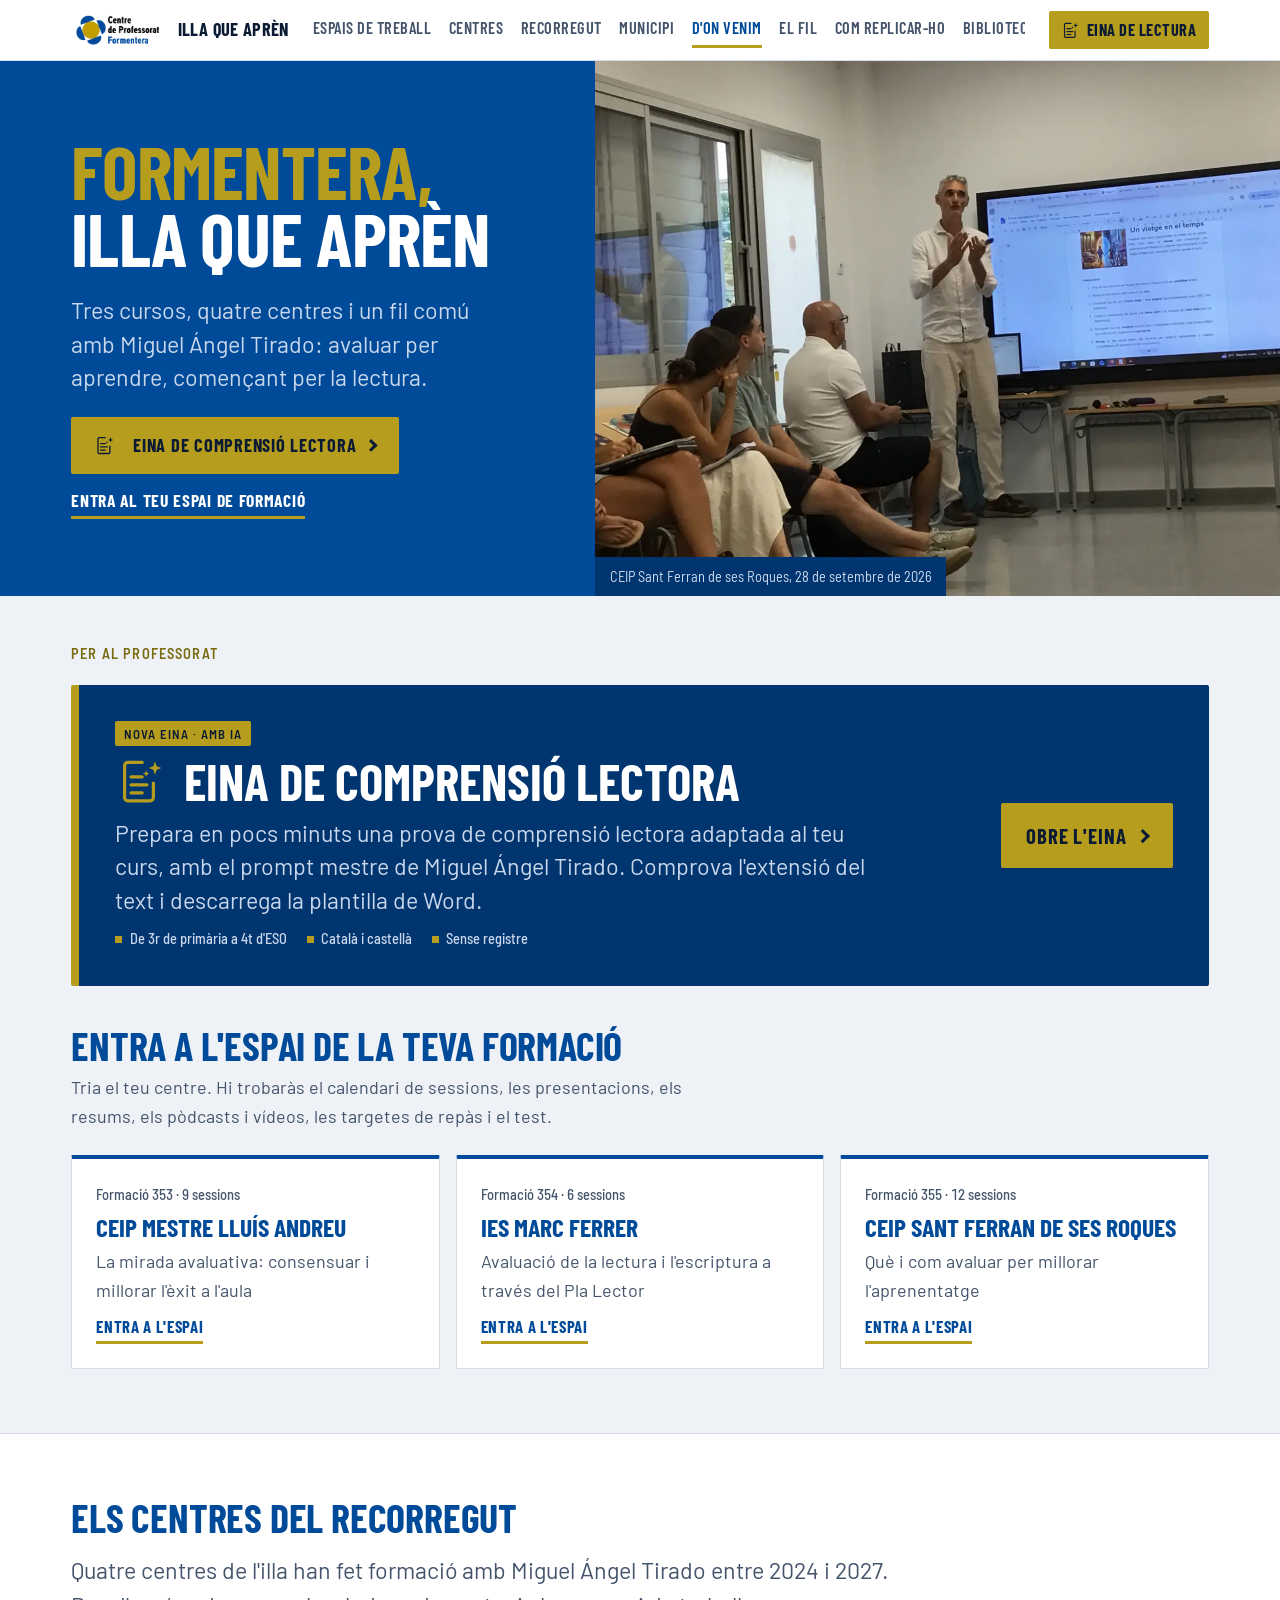
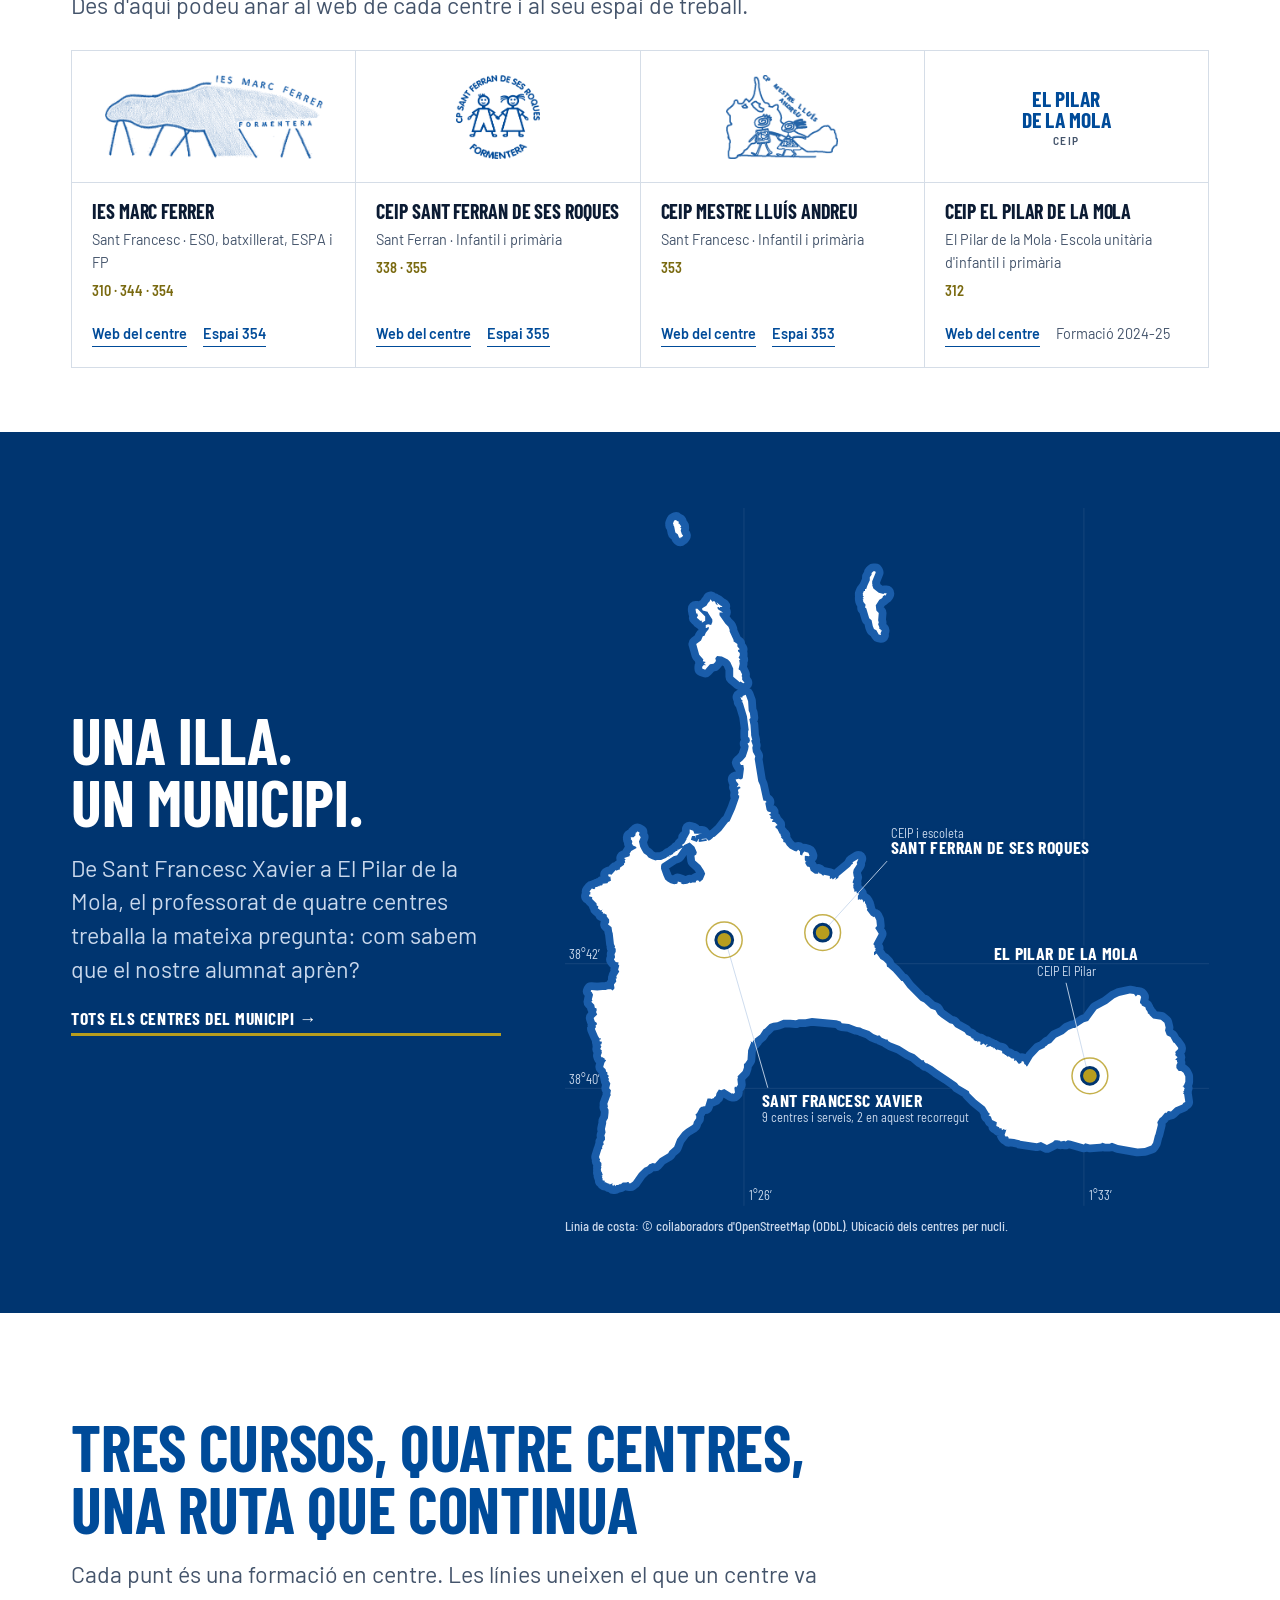
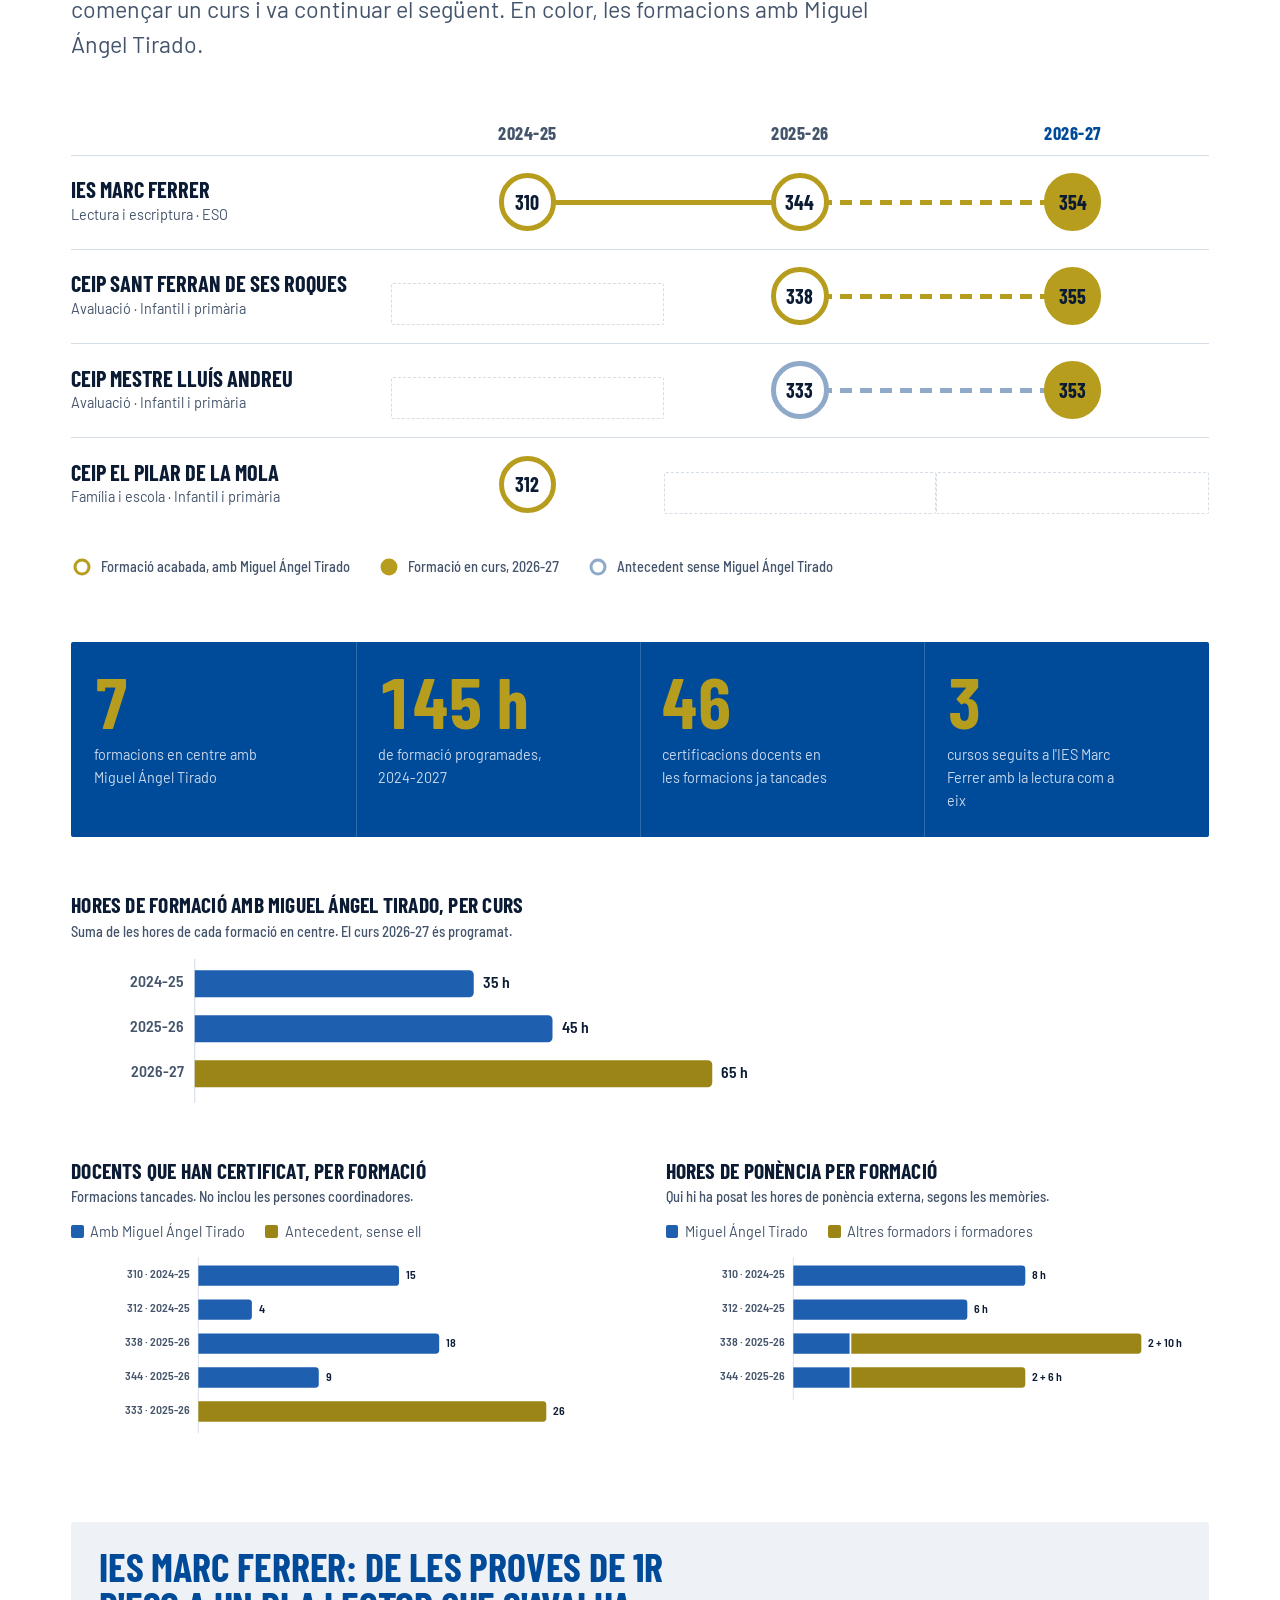
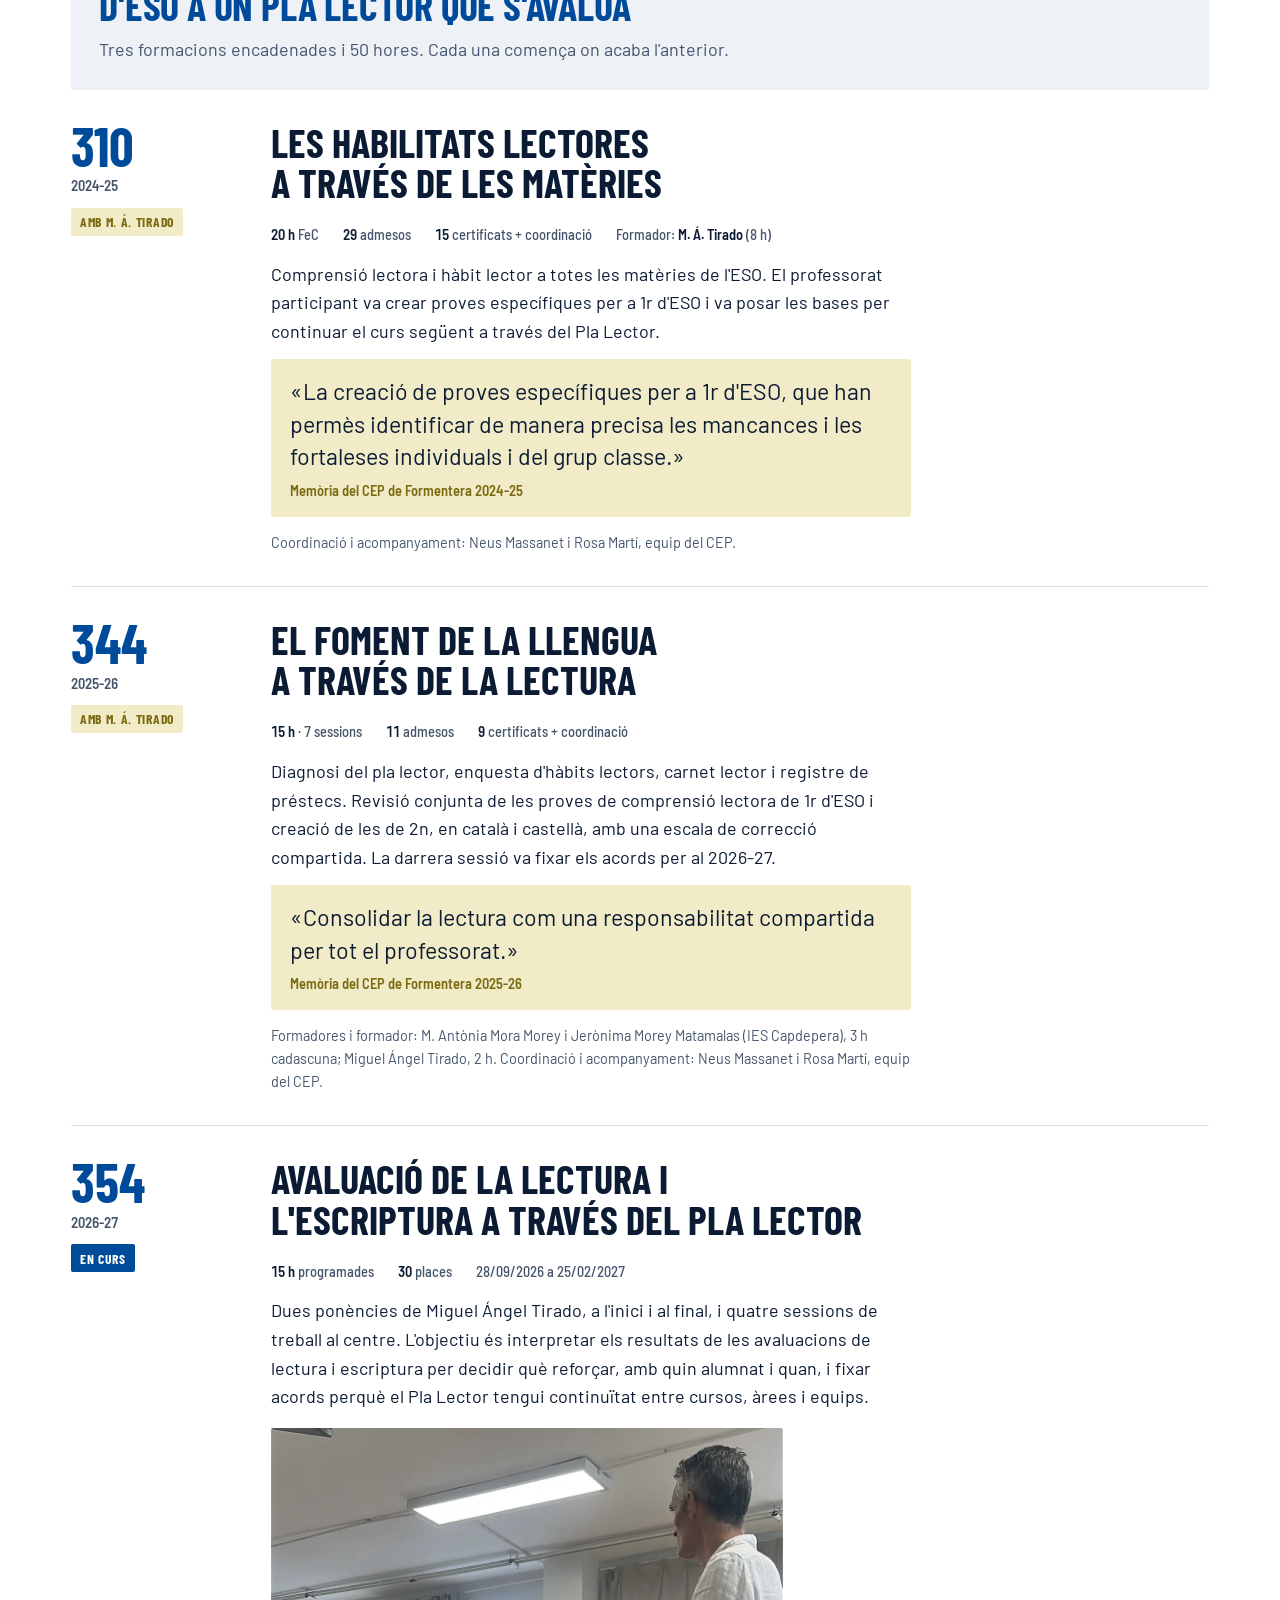
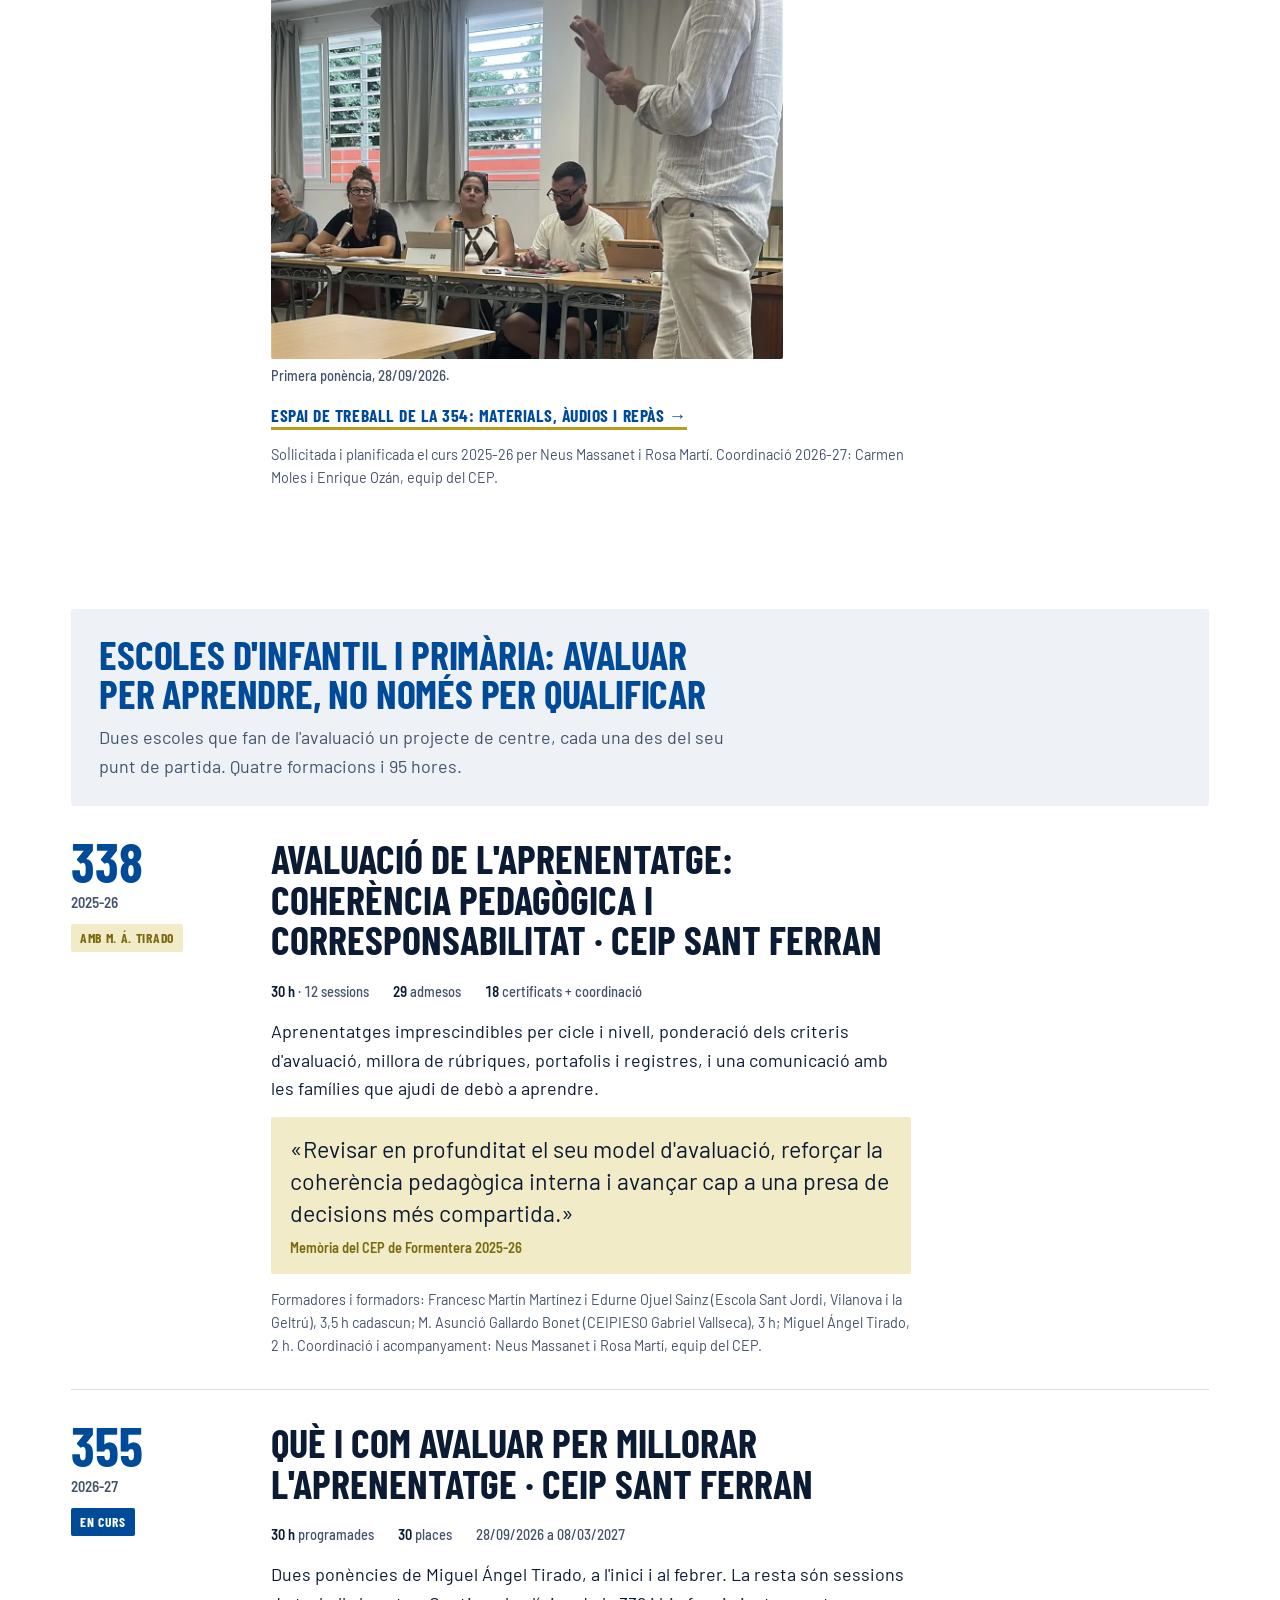
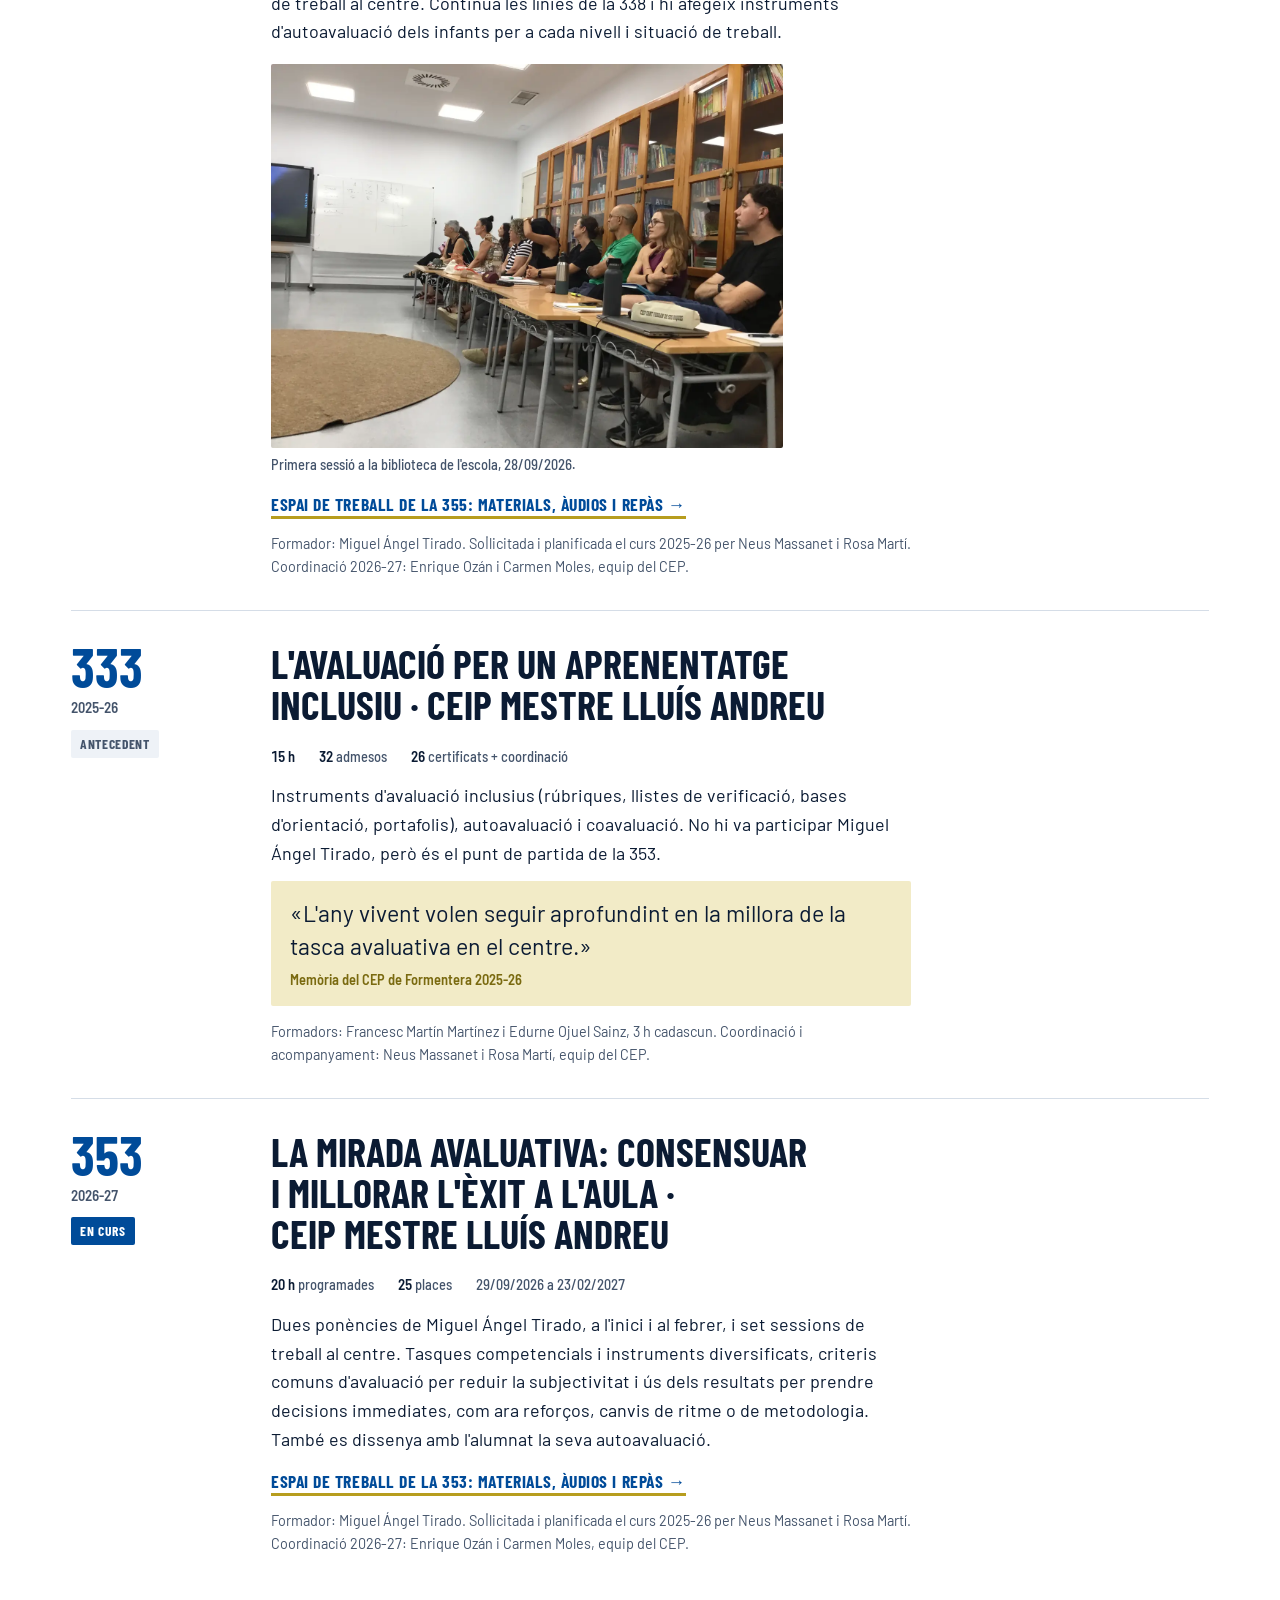
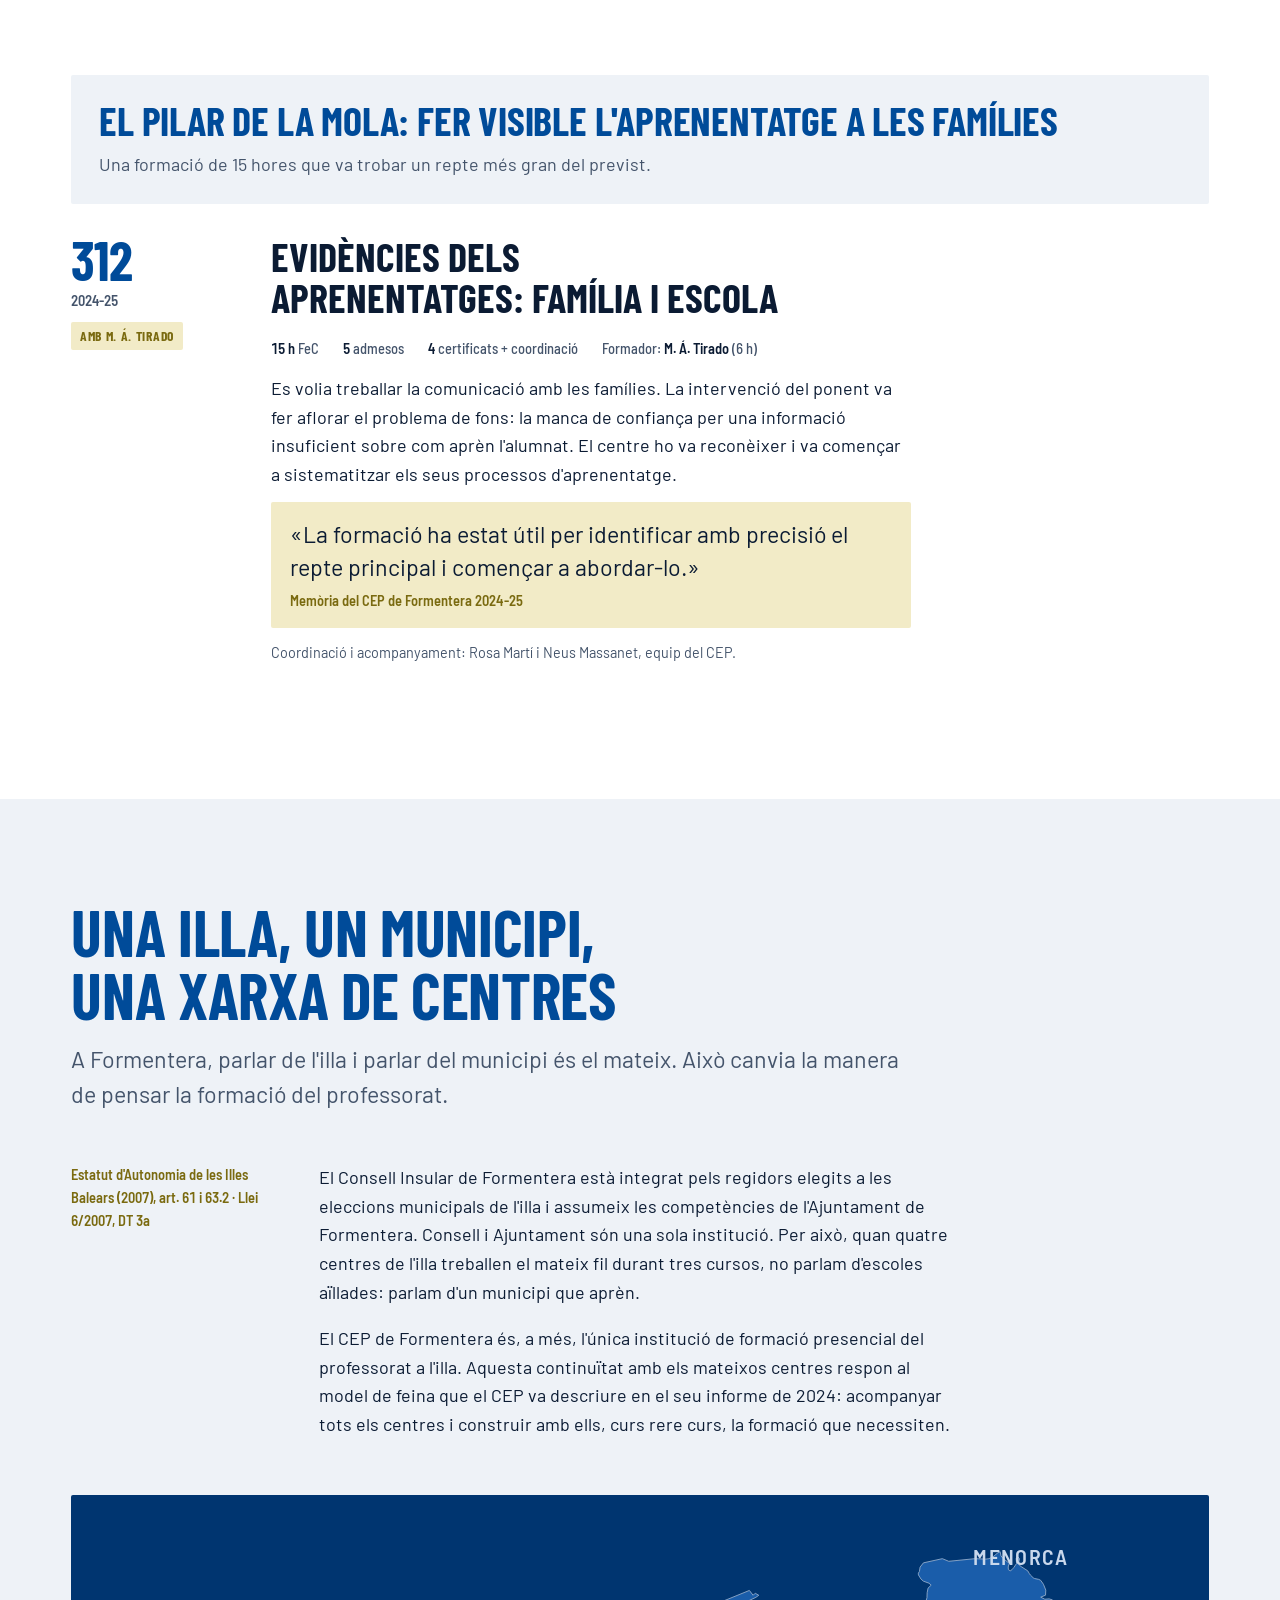
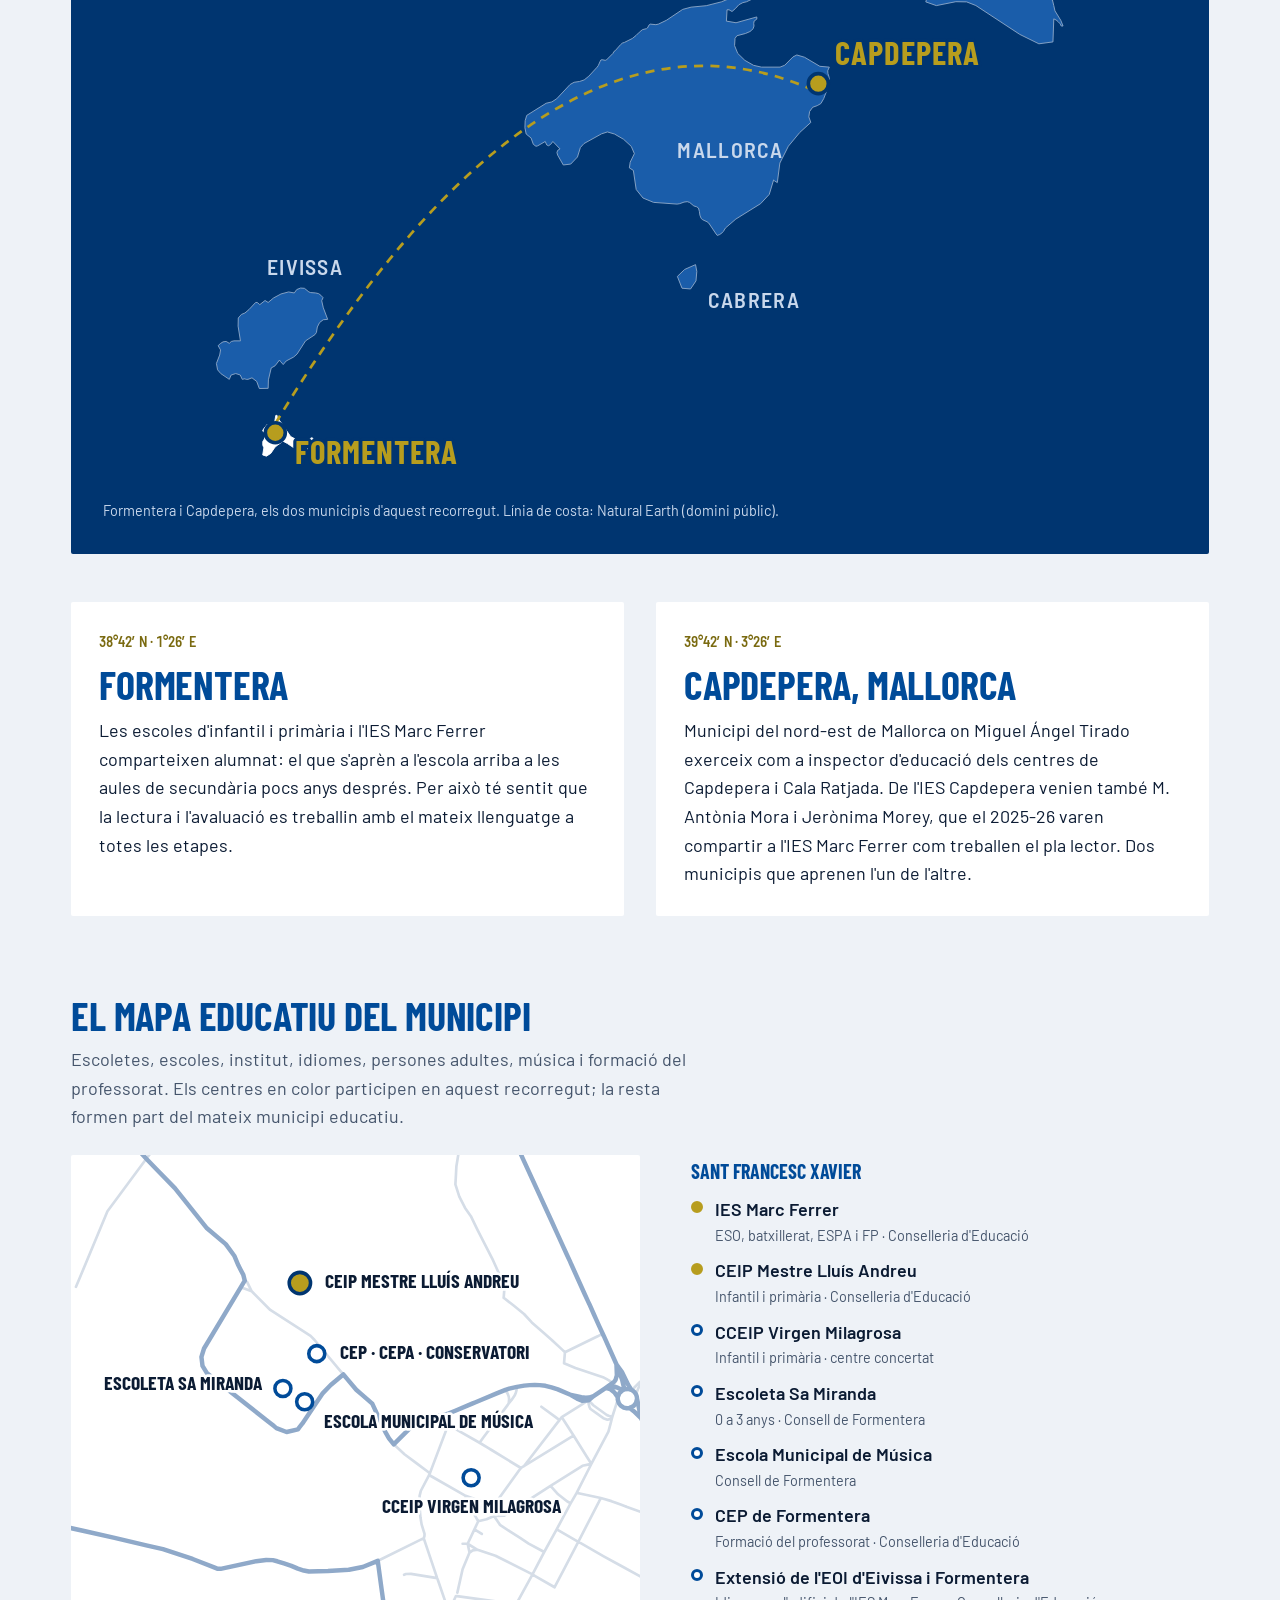
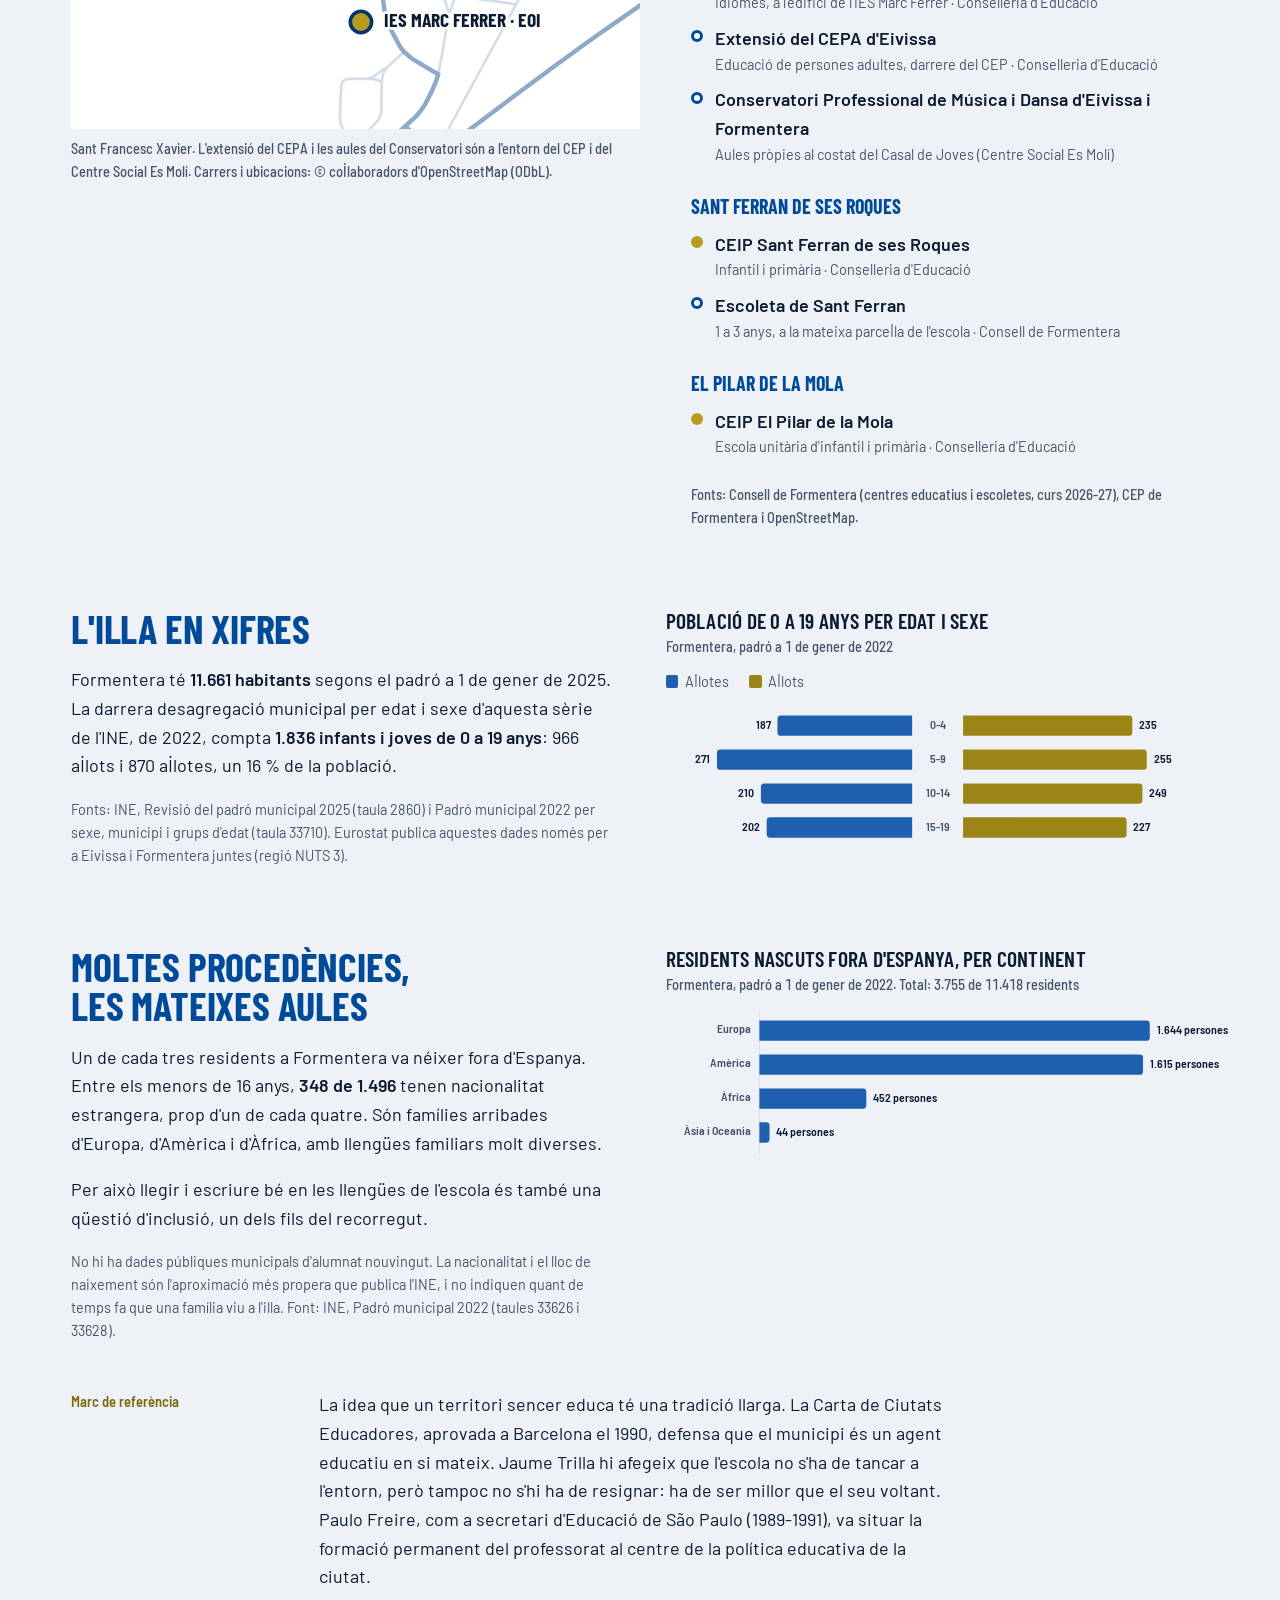
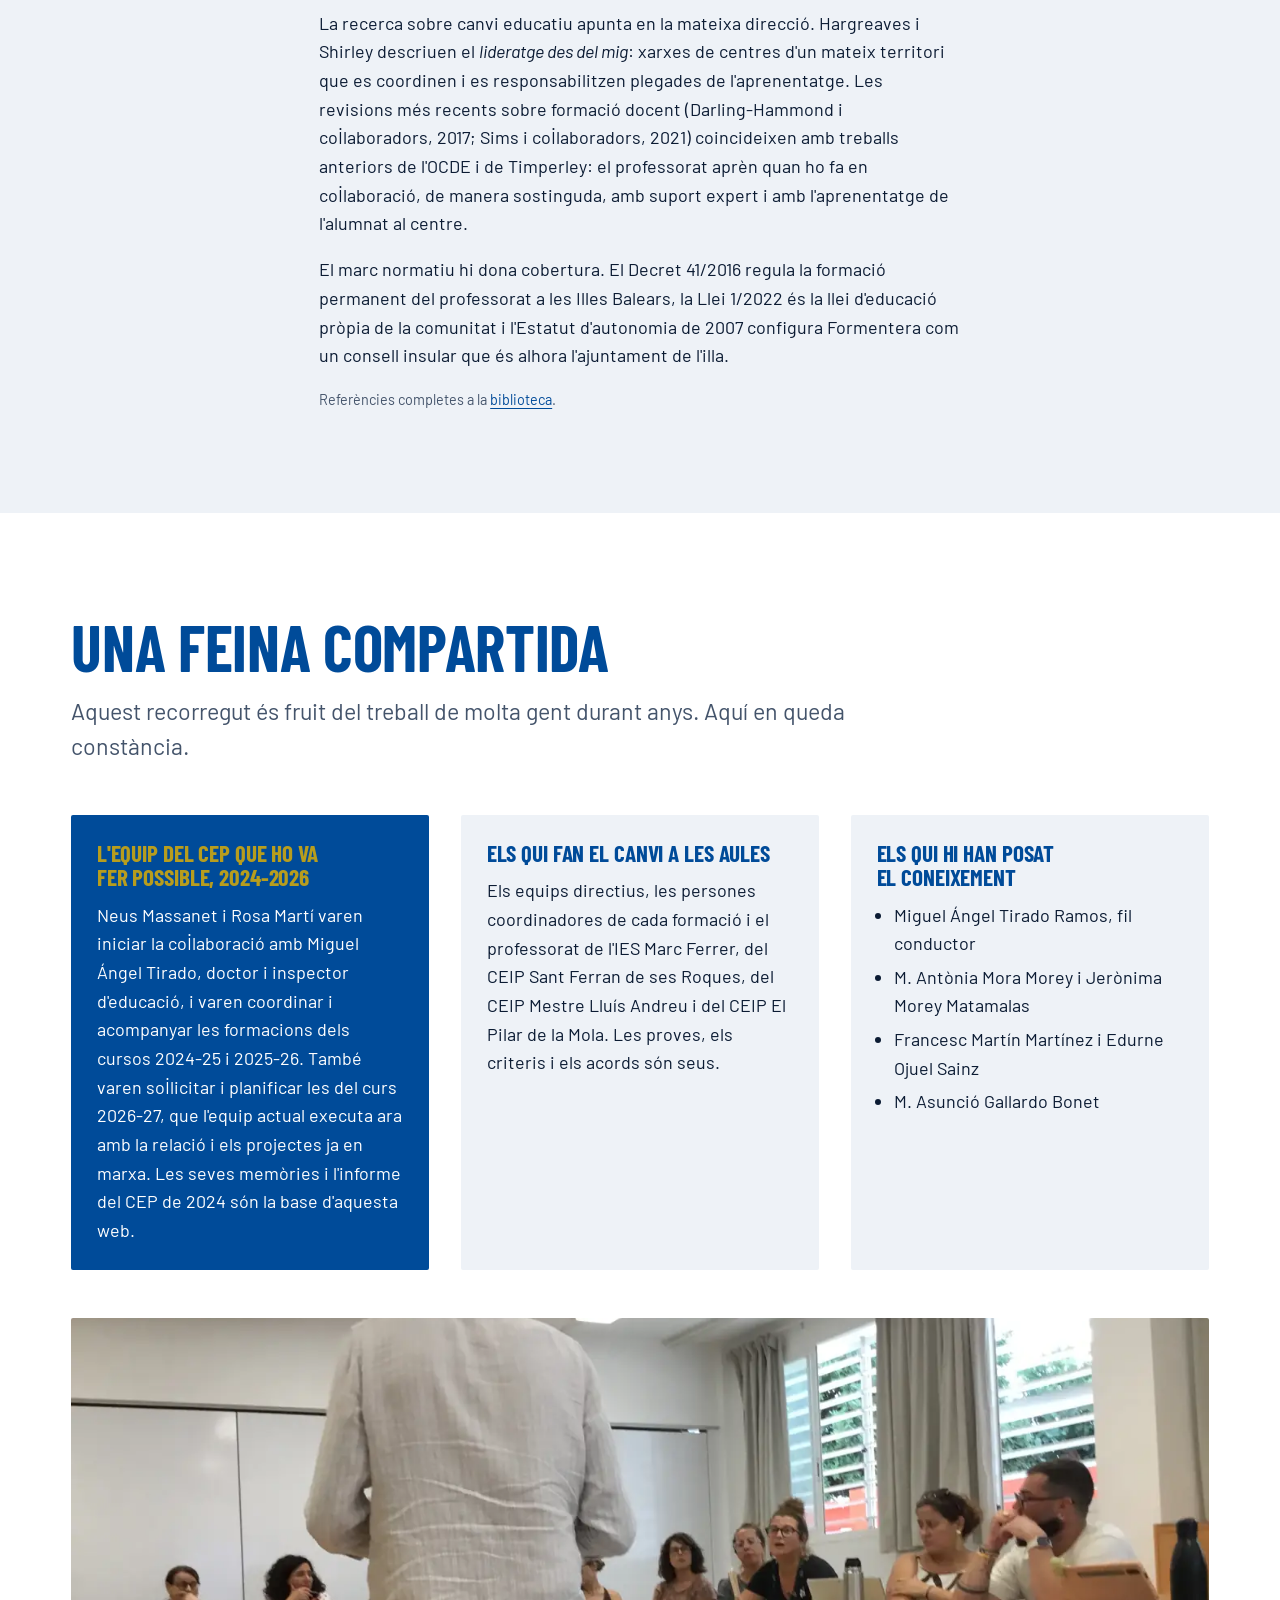
==== commit 23e27d3b: "Portada: eina i espais destacats" ====
--- a/index.html
+++ b/index.html
@@ -27,6 +27,7 @@
       <a href="#replicar">Com replicar-ho</a>
       <a href="#biblioteca">Biblioteca</a>
     </nav>
+    <a class="nav-cta" href="recursos/eina-lectura/index.html"><svg class="ia-ico" viewBox="0 0 32 32" aria-hidden="true" fill="none" stroke="currentColor" stroke-width="2" stroke-linecap="round" stroke-linejoin="round"><path d="M17 4H8a2 2 0 0 0-2 2v20a2 2 0 0 0 2 2h14a2 2 0 0 0 2-2v-9"/><path d="M10 13h7M10 18h10M10 23h7"/><path d="M25 3.5l1.1 2.9 2.9 1.1-2.9 1.1L25 11.5l-1.1-2.9L21 7.5l2.9-1.1z" fill="currentColor" stroke="none"/><path d="M19.5 9l.6 1.4 1.4.6-1.4.6-.6 1.4-.6-1.4-1.4-.6 1.4-.6z" fill="currentColor" stroke="none"/></svg>Eina de lectura</a>
   </div>
 </header>
 
@@ -35,7 +36,7 @@
   <div class="hero-txt">
     <h1><span>Formentera,</span> illa que aprèn</h1>
     <p class="lede">Tres cursos, quatre centres i un fil comú amb Miguel Ángel Tirado: avaluar per aprendre, començant per la lectura.</p>
-    <div class="ctas"><a class="cta" href="#recursos">Materials del curs</a><a class="cta2" href="#recorregut">Veure el recorregut</a></div>
+    <div class="ctas"><a class="cta" href="recursos/eina-lectura/index.html"><svg class="ia-ico" viewBox="0 0 32 32" aria-hidden="true" fill="none" stroke="currentColor" stroke-width="2" stroke-linecap="round" stroke-linejoin="round"><path d="M17 4H8a2 2 0 0 0-2 2v20a2 2 0 0 0 2 2h14a2 2 0 0 0 2-2v-9"/><path d="M10 13h7M10 18h10M10 23h7"/><path d="M25 3.5l1.1 2.9 2.9 1.1-2.9 1.1L25 11.5l-1.1-2.9L21 7.5l2.9-1.1z" fill="currentColor" stroke="none"/><path d="M19.5 9l.6 1.4 1.4.6-1.4.6-.6 1.4-.6-1.4-1.4-.6 1.4-.6z" fill="currentColor" stroke="none"/></svg>Eina de comprensió lectora</a><a class="cta2" href="#recursos">Entra al teu espai de formació</a></div>
   </div>
   <figure class="hero-photo">
     <img src="assets/img/santferran-sessio1.webp" alt="Miguel Ángel Tirado exposa davant el professorat del CEIP Sant Ferran de ses Roques" width="1400" height="1050">
@@ -43,16 +44,24 @@
   </figure>
 </header>
 
-<section id="recursos" class="espais-top">
-  <div class="wrap">
-    <div class="sec-head">
-      <h2>Espais de treball 2026-27</h2>
-      <p>Per al professorat de cada formació: el calendari de sessions, les presentacions, els àudios i pòdcasts, els resums, les targetes de repàs i l'eina de comprensió lectora. Cada espai creix sessió a sessió.</p>
+<section id="recursos" class="prof" aria-labelledby="prof-t">
+  <div class="wrap">
+    <h2 id="prof-t" class="prof-kicker">Per al professorat</h2>
+    <a class="eina" href="recursos/eina-lectura/index.html">
+      <span class="eina-tag">Nova eina · amb IA</span>
+      <span class="eina-t"><svg class="ia-ico ia-big" viewBox="0 0 32 32" aria-hidden="true" fill="none" stroke="currentColor" stroke-width="2" stroke-linecap="round" stroke-linejoin="round"><path d="M17 4H8a2 2 0 0 0-2 2v20a2 2 0 0 0 2 2h14a2 2 0 0 0 2-2v-9"/><path d="M10 13h7M10 18h10M10 23h7"/><path d="M25 3.5l1.1 2.9 2.9 1.1-2.9 1.1L25 11.5l-1.1-2.9L21 7.5l2.9-1.1z" fill="currentColor" stroke="none"/><path d="M19.5 9l.6 1.4 1.4.6-1.4.6-.6 1.4-.6-1.4-1.4-.6 1.4-.6z" fill="currentColor" stroke="none"/></svg>Eina de comprensió lectora</span>
+      <span class="eina-p">Prepara en pocs minuts una prova de comprensió lectora adaptada al teu curs, amb el prompt mestre de Miguel Ángel Tirado. Comprova l'extensió del text i descarrega la plantilla de Word.</span>
+      <span class="eina-f data"><span>De 3r de primària a 4t d'ESO</span><span>Català i castellà</span><span>Sense registre</span></span>
+      <span class="eina-go">Obre l'eina</span>
+    </a>
+    <div class="prof-head">
+      <h3>Entra a l'espai de la teva formació</h3>
+      <p>Tria el teu centre. Hi trobaràs el calendari de sessions, les presentacions, els resums, els pòdcasts i vídeos, les targetes de repàs i el test.</p>
     </div>
     <ul class="espais">
-      <li><a href="espai/354.html"><b>354 · IES Marc Ferrer</b><span>Avaluació de la lectura i l'escriptura a través del Pla Lector</span><em>6 sessions · 15 h</em></a></li>
-      <li><a href="espai/355.html"><b>355 · CEIP Sant Ferran de ses Roques</b><span>Què i com avaluar per millorar l'aprenentatge</span><em>12 sessions · 30 h</em></a></li>
-      <li><a href="espai/353.html"><b>353 · CEIP Mestre Lluís Andreu</b><span>La mirada avaluativa: consensuar i millorar l'èxit a l'aula</span><em>9 sessions · 20 h</em></a></li>
+      <li><a href="espai/353.html"><small class="data">Formació 353 · 9 sessions</small><b>CEIP Mestre Lluís Andreu</b><span>La mirada avaluativa: consensuar i millorar l'èxit a l'aula</span><em>Entra a l'espai</em></a></li>
+      <li><a href="espai/354.html"><small class="data">Formació 354 · 6 sessions</small><b>IES Marc Ferrer</b><span>Avaluació de la lectura i l'escriptura a través del Pla Lector</span><em>Entra a l'espai</em></a></li>
+      <li><a href="espai/355.html"><small class="data">Formació 355 · 12 sessions</small><b>CEIP Sant Ferran de ses Roques</b><span>Què i com avaluar per millorar l'aprenentatge</span><em>Entra a l'espai</em></a></li>
     </ul>
   </div>
 </section>
--- a/assets/css/site.css
+++ b/assets/css/site.css
@@ -428,3 +428,40 @@
 .ses-note{color:var(--ink-2);font-size:var(--step--1);max-width:var(--measure);margin:0 0 .2rem}
 .ses.pon .d b{color:var(--blue);font-weight:600}
 .ses.pon h3{color:var(--blue)}
+
+/* ===== Portada: bloc per al professorat (01/10/2026) ===== */
+.hero{min-height:min(56vh,540px)}
+.nav-cta{flex:none;color:#0B1B33;background:var(--sun);padding:.4rem .8rem;border-radius:2px;text-decoration:none;font-family:var(--f-display);font-weight:700;font-size:1.02rem;text-transform:uppercase;letter-spacing:.03em;white-space:nowrap}
+.brand span{white-space:nowrap}
+.bar .nav{min-width:0}
+.nav-cta:hover{background:#CDB43A}
+.prof{padding-block:clamp(2rem,4vw,3.25rem) clamp(2.5rem,5vw,4rem);background:var(--paper-2)}
+.prof .wrap{display:grid;gap:1.5rem}
+.prof-kicker{font-family:var(--f-data);font-size:var(--step--1);font-weight:600;letter-spacing:.08em;color:var(--sun-ink)}
+.eina{display:grid;grid-template-columns:minmax(0,1fr) auto;gap:.6rem 2rem;align-items:center;padding:clamp(1.5rem,3vw,2.25rem);background:var(--blue-deep);color:var(--on-blue);text-decoration:none;border-radius:2px;border-left:8px solid var(--sun);transition:transform .2s cubic-bezier(.16,1,.3,1),box-shadow .2s}
+.eina:hover{transform:translateY(-2px);box-shadow:0 14px 30px -14px rgba(0,53,112,.55)}
+.eina > span{grid-column:1}
+.eina-tag{justify-self:start;font-family:var(--f-data);font-weight:600;font-size:.8rem;letter-spacing:.08em;text-transform:uppercase;color:#0B1B33;background:var(--sun);padding:.15rem .55rem;border-radius:2px}
+.eina-t{font-family:var(--f-display);font-weight:700;text-transform:uppercase;font-size:clamp(2rem,1.2rem + 2.6vw,3.2rem);line-height:.95;color:#fff}
+.eina-p{max-width:60ch;color:var(--on-blue-2);font-size:var(--step-1);line-height:1.45}
+.eina-f{display:flex;flex-wrap:wrap;gap:.35rem 1.25rem;color:var(--on-blue-2)}
+.eina-f span::before{content:"";display:inline-block;width:.45rem;height:.45rem;background:var(--sun);margin-right:.45rem;vertical-align:.1em}
+.eina > .eina-go{grid-column:2;grid-row:1 / span 4;display:inline-flex;align-items:center;gap:.7rem;padding:1rem 1.6rem;background:var(--sun);color:#0B1B33;font-family:var(--f-display);font-weight:700;font-size:1.3rem;text-transform:uppercase;letter-spacing:.04em;border-radius:2px;white-space:nowrap}
+.eina-go::after{content:"";width:.6rem;height:.6rem;border-right:3px solid currentColor;border-top:3px solid currentColor;transform:rotate(45deg)}
+.eina:hover .eina-go{background:#CDB43A}
+@media (max-width:760px){.eina{grid-template-columns:1fr}.eina > .eina-go{grid-column:1;grid-row:auto;justify-self:start;margin-top:.5rem}}
+.prof-head{display:grid;gap:.5rem;margin-top:1rem}
+.prof-head h3{font-size:var(--step-2);color:var(--blue)}
+.prof-head p{color:var(--ink-2);max-width:var(--measure)}
+.prof .espais a{border:1px solid var(--rule);border-top:4px solid var(--blue)}
+.prof .espais small{color:var(--ink-2);font-size:var(--step--1)}
+.prof .espais em{font-family:var(--f-display);font-weight:700;font-size:1.05rem;text-transform:uppercase;letter-spacing:.04em;color:var(--blue);border-bottom:3px solid var(--sun);justify-self:start;padding-bottom:1px}
+.box.practica{border-color:var(--sun);border-width:2px;background:var(--gold-soft,var(--paper-2))}
+.box.practica h2{color:var(--sun-ink)}
+.box.practica p{color:var(--ink)}
+.cta::after{transform:rotate(-45deg) translate(-1px,-1px)}
+.nav{gap:1.1rem}
+.ia-ico{width:1.15em;height:1.15em;flex:none;vertical-align:-.2em;margin-right:.4em}
+.nav-cta{display:inline-flex;align-items:center}
+.eina-t{display:flex;align-items:center;gap:.25em}
+.ia-big{width:1em;height:1em;margin-right:.1em;color:var(--sun)}
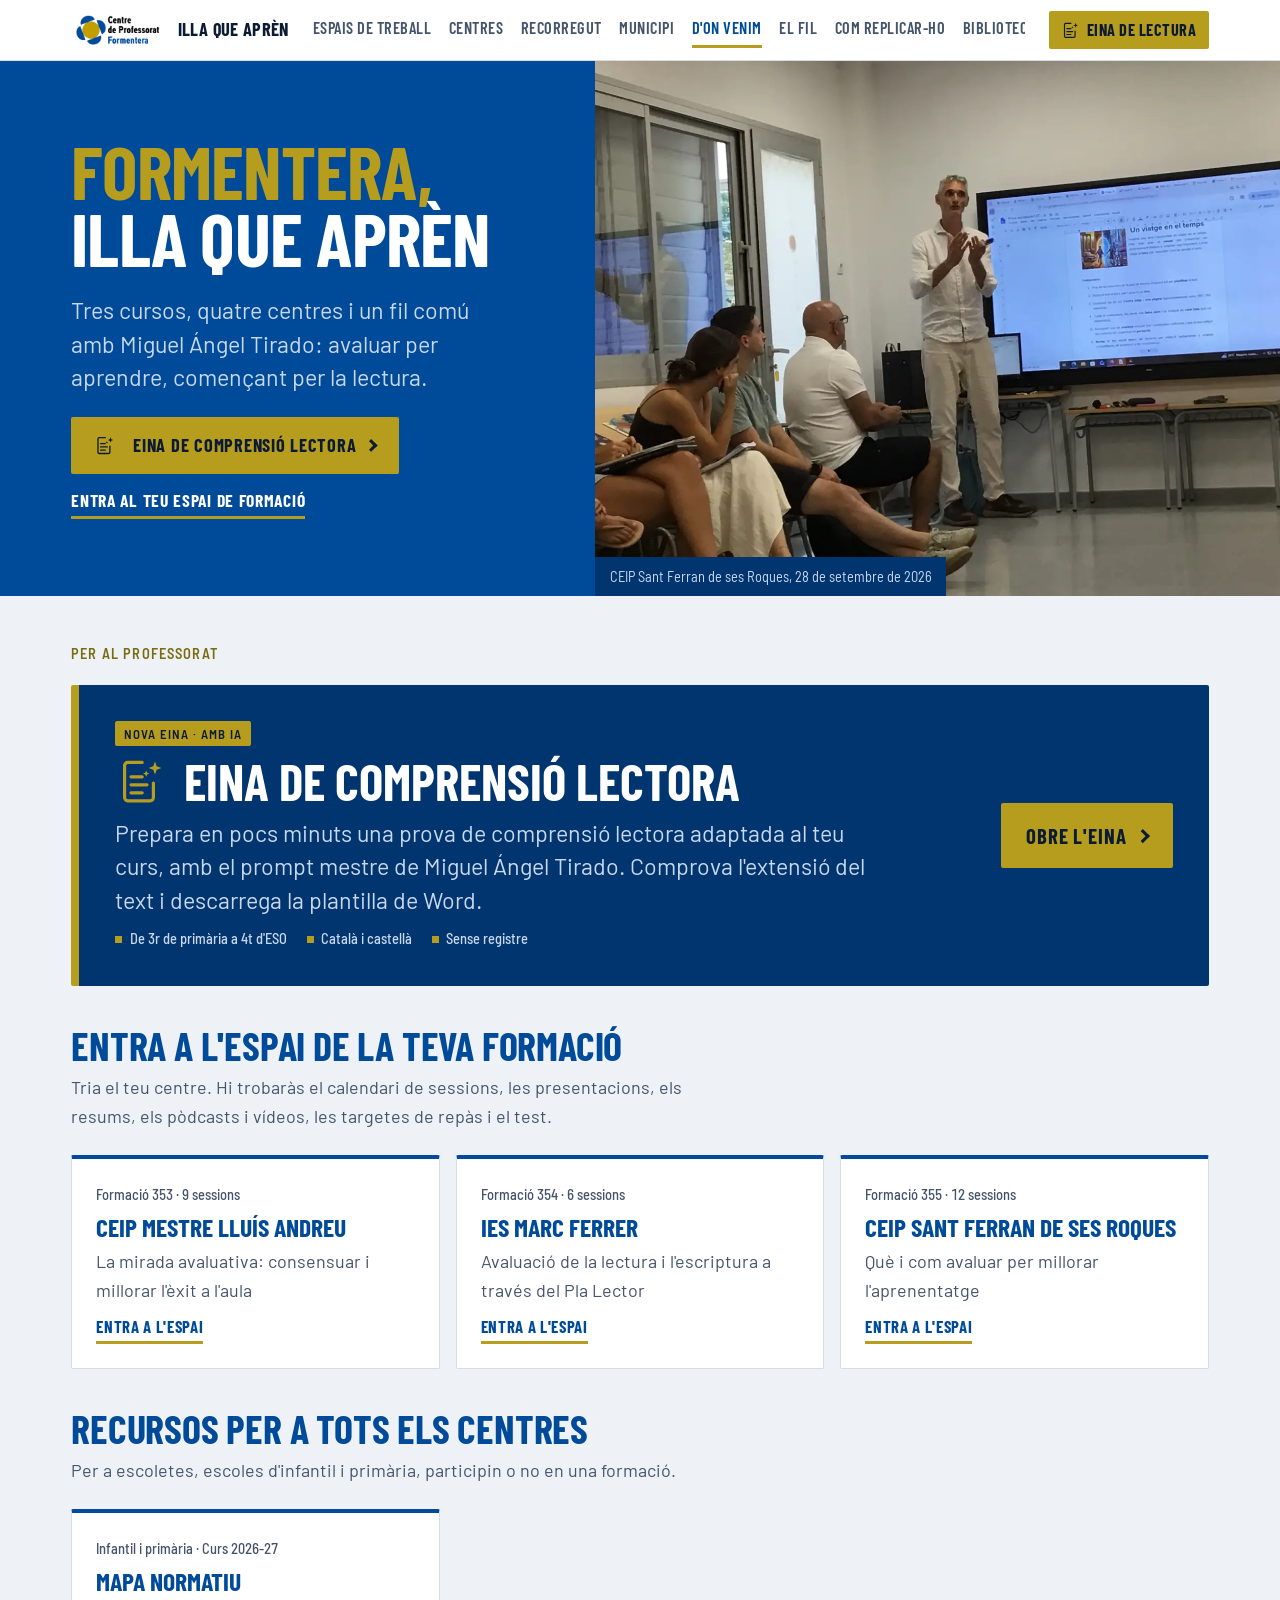
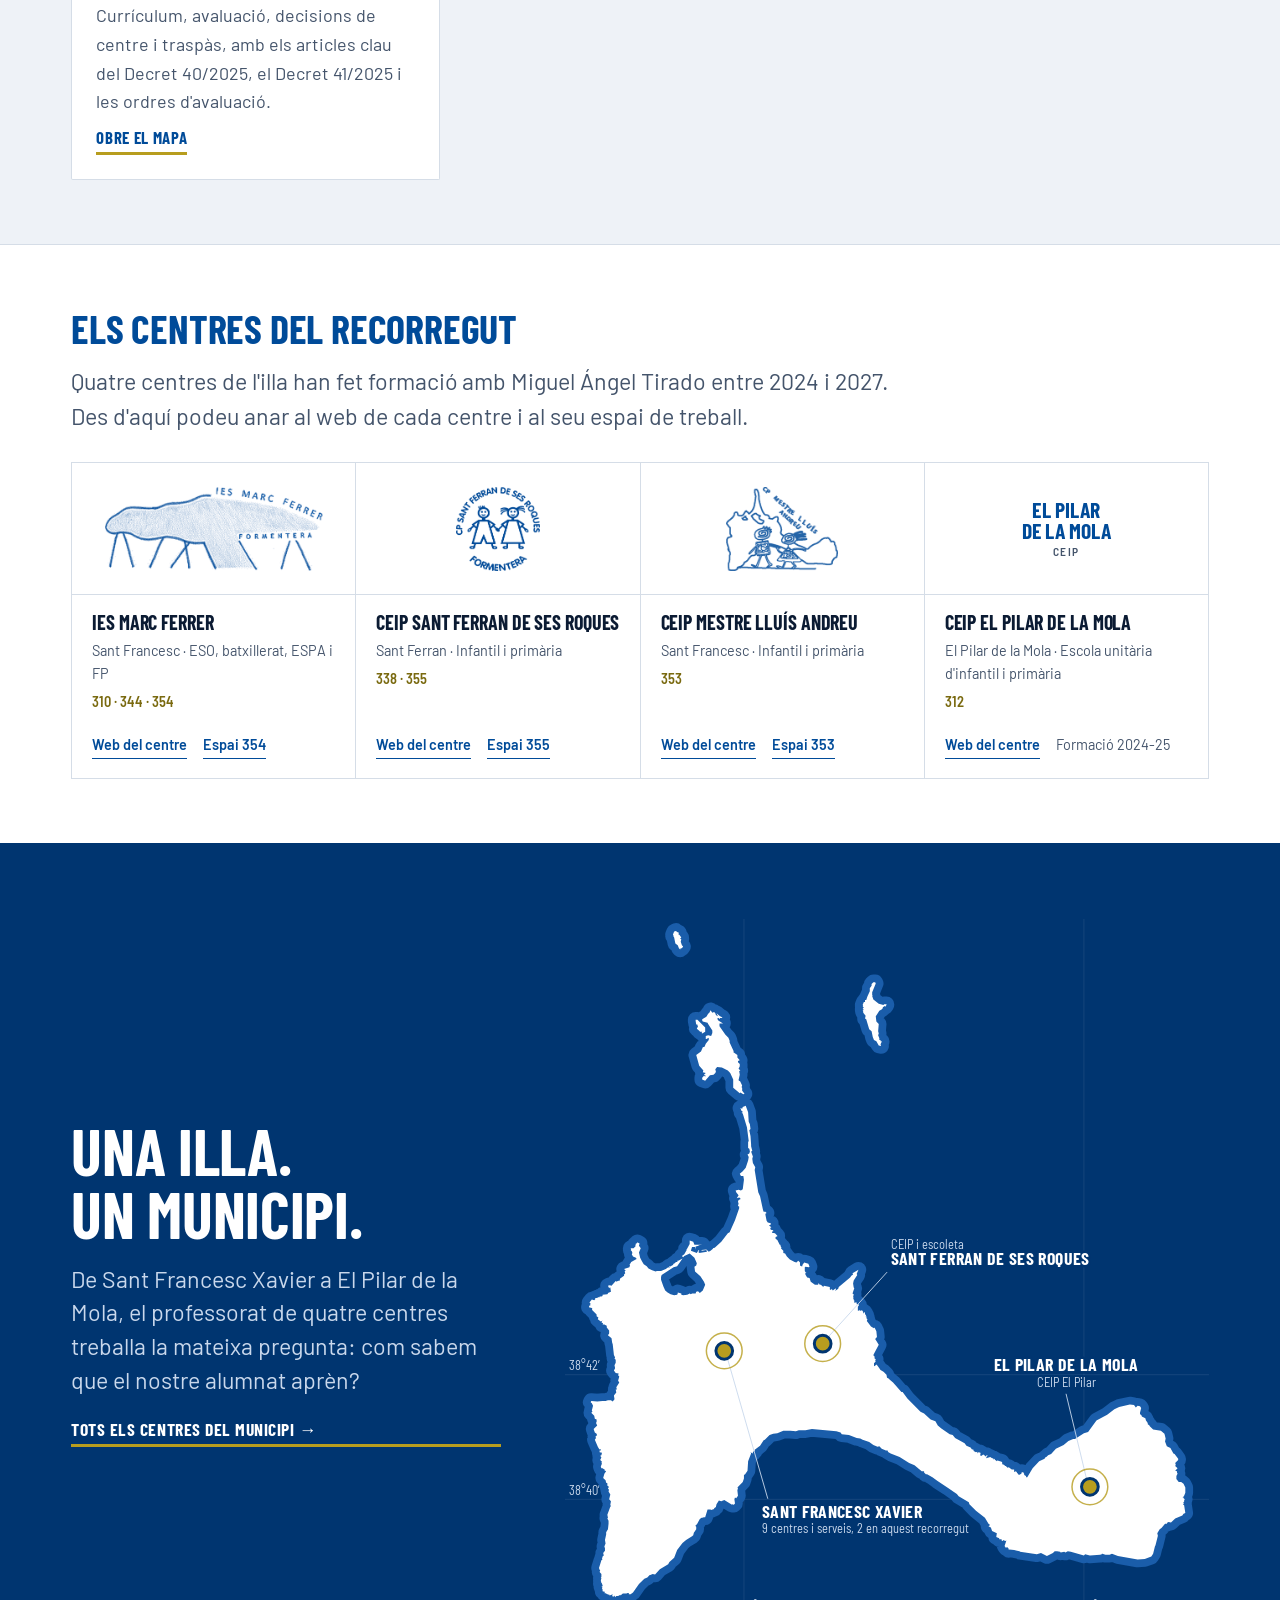
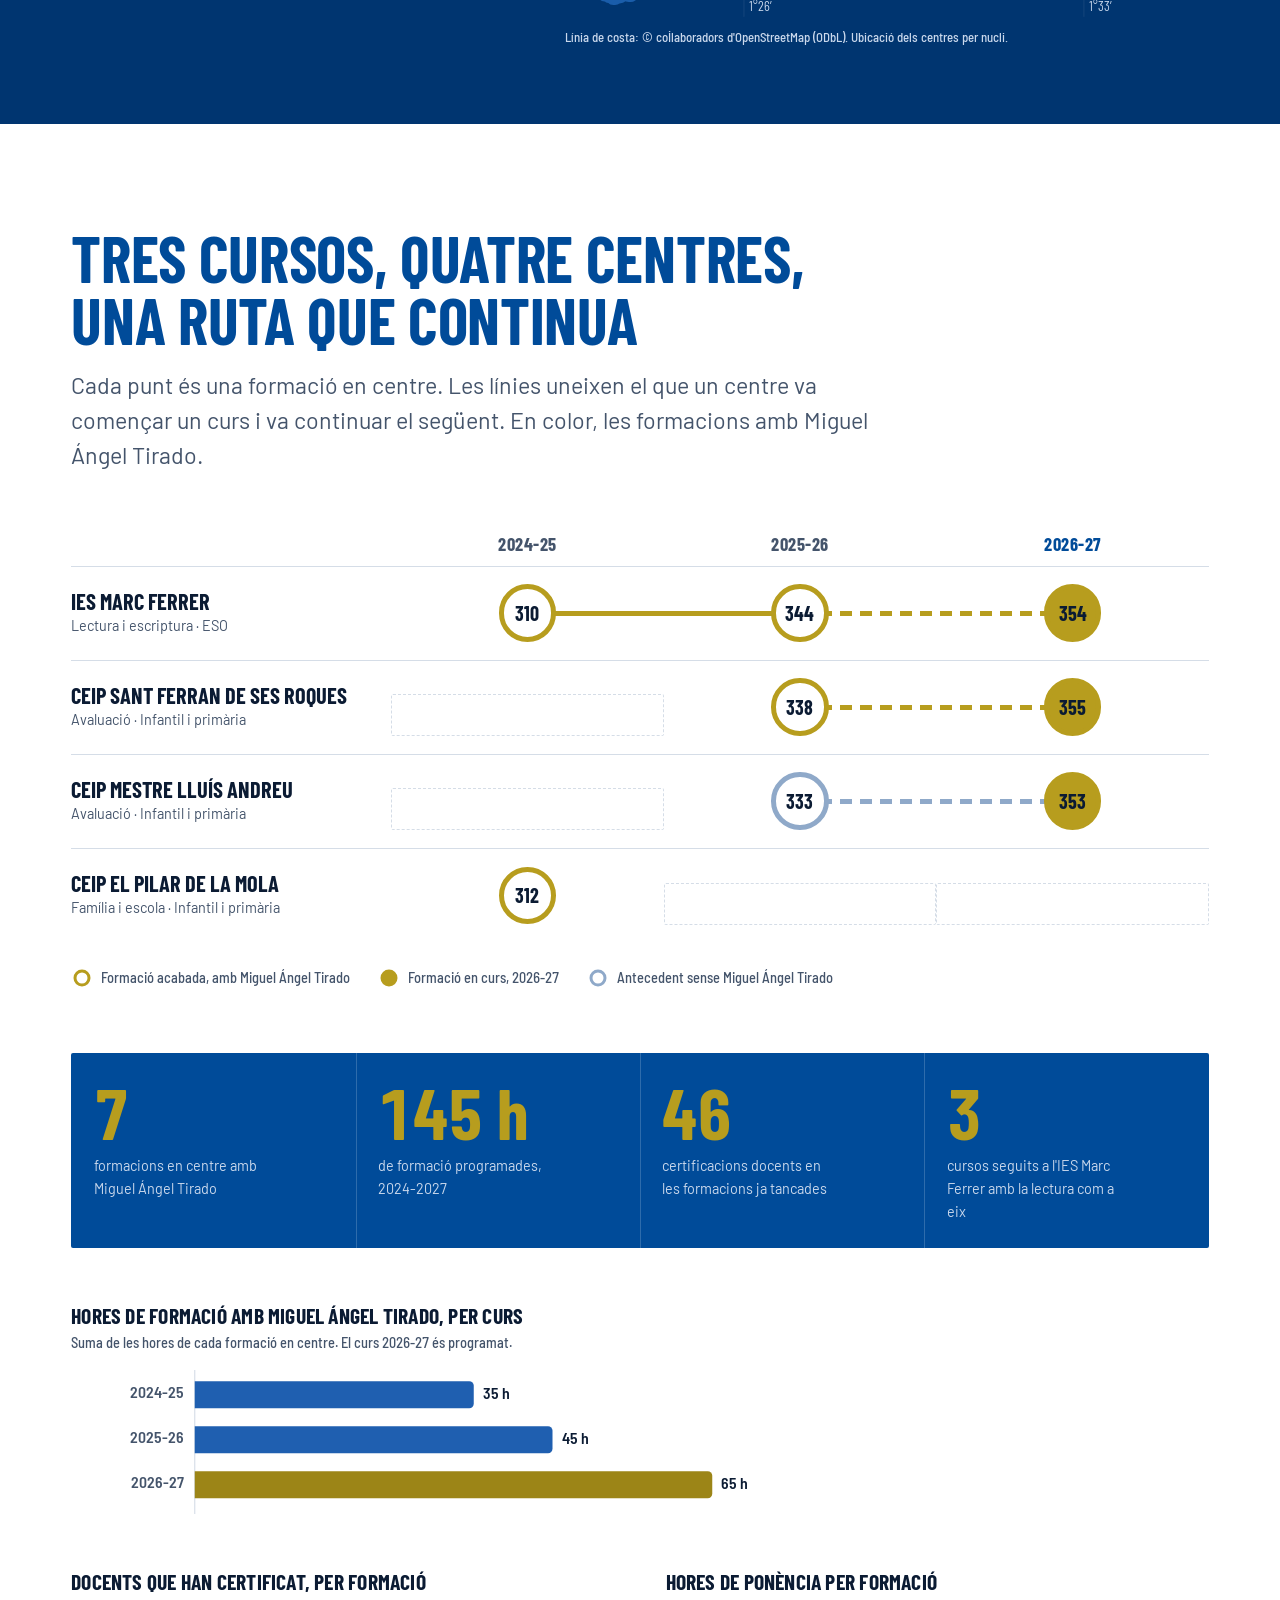
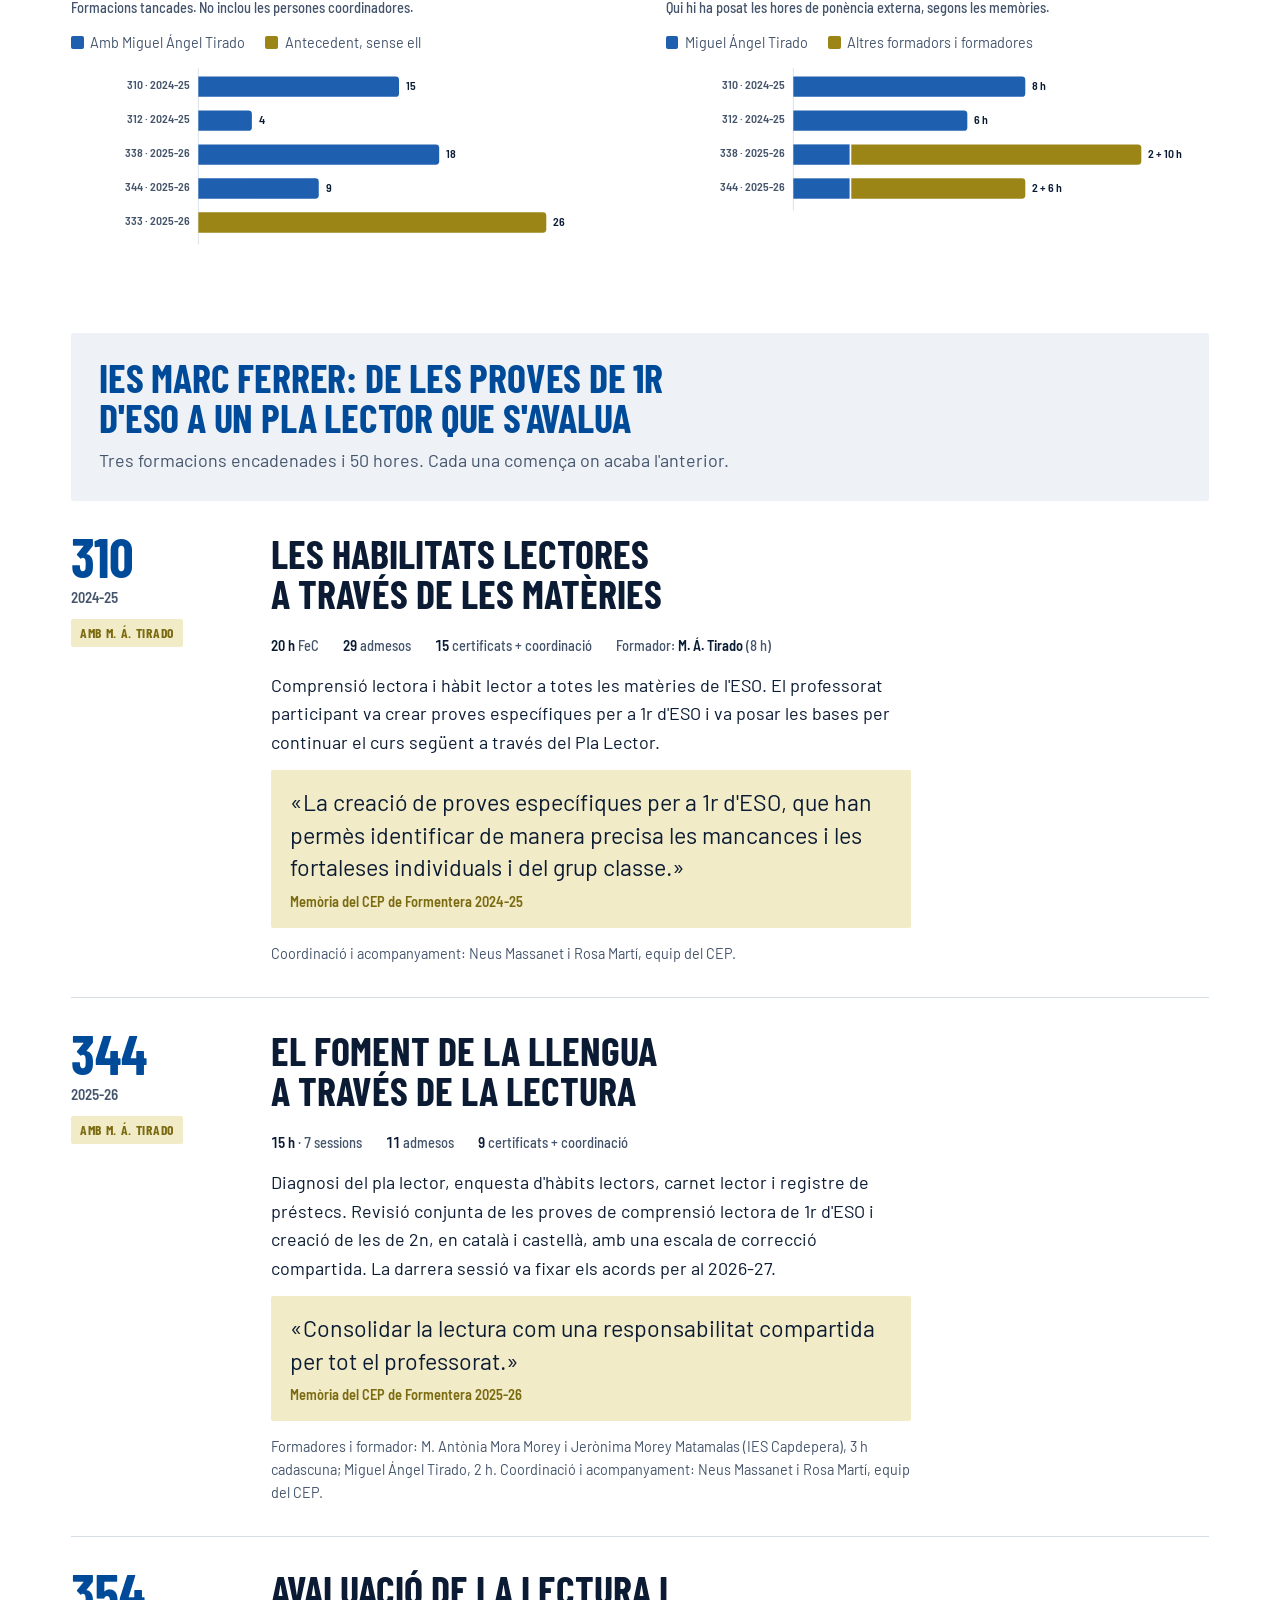
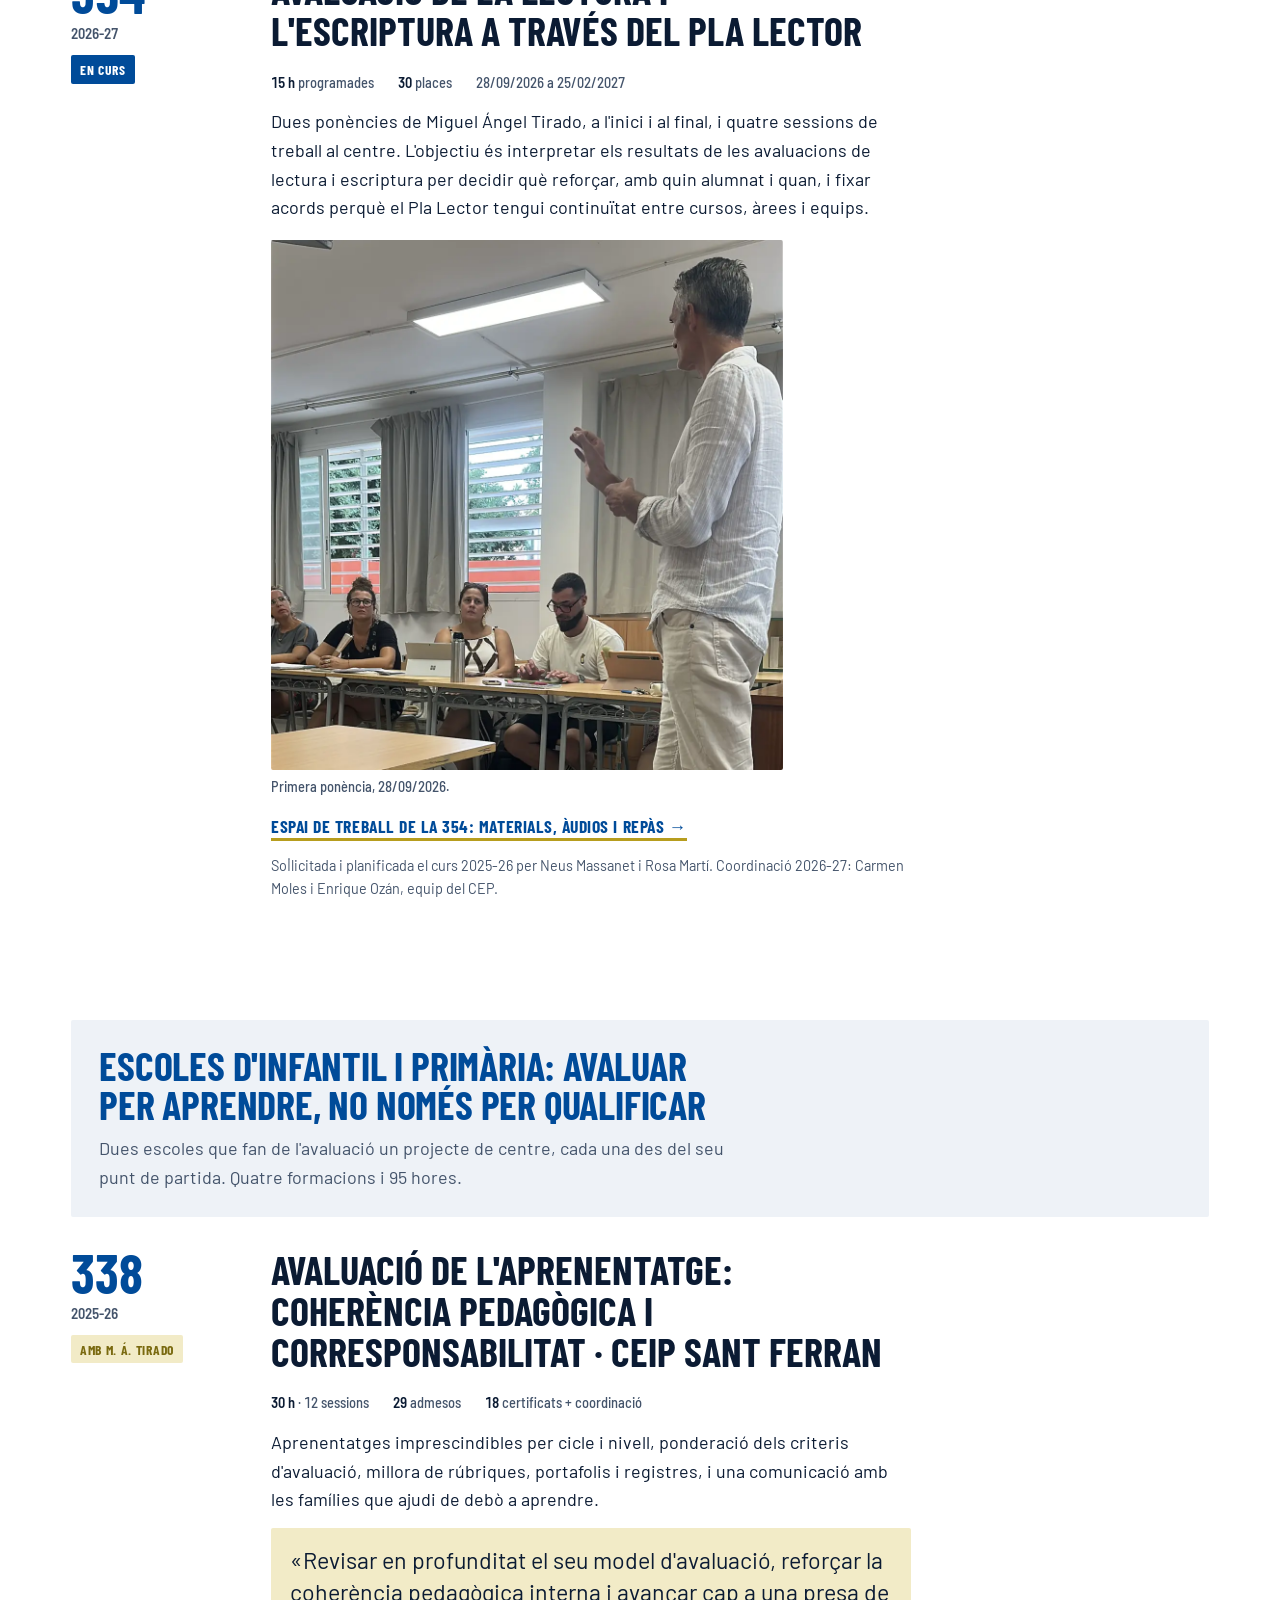
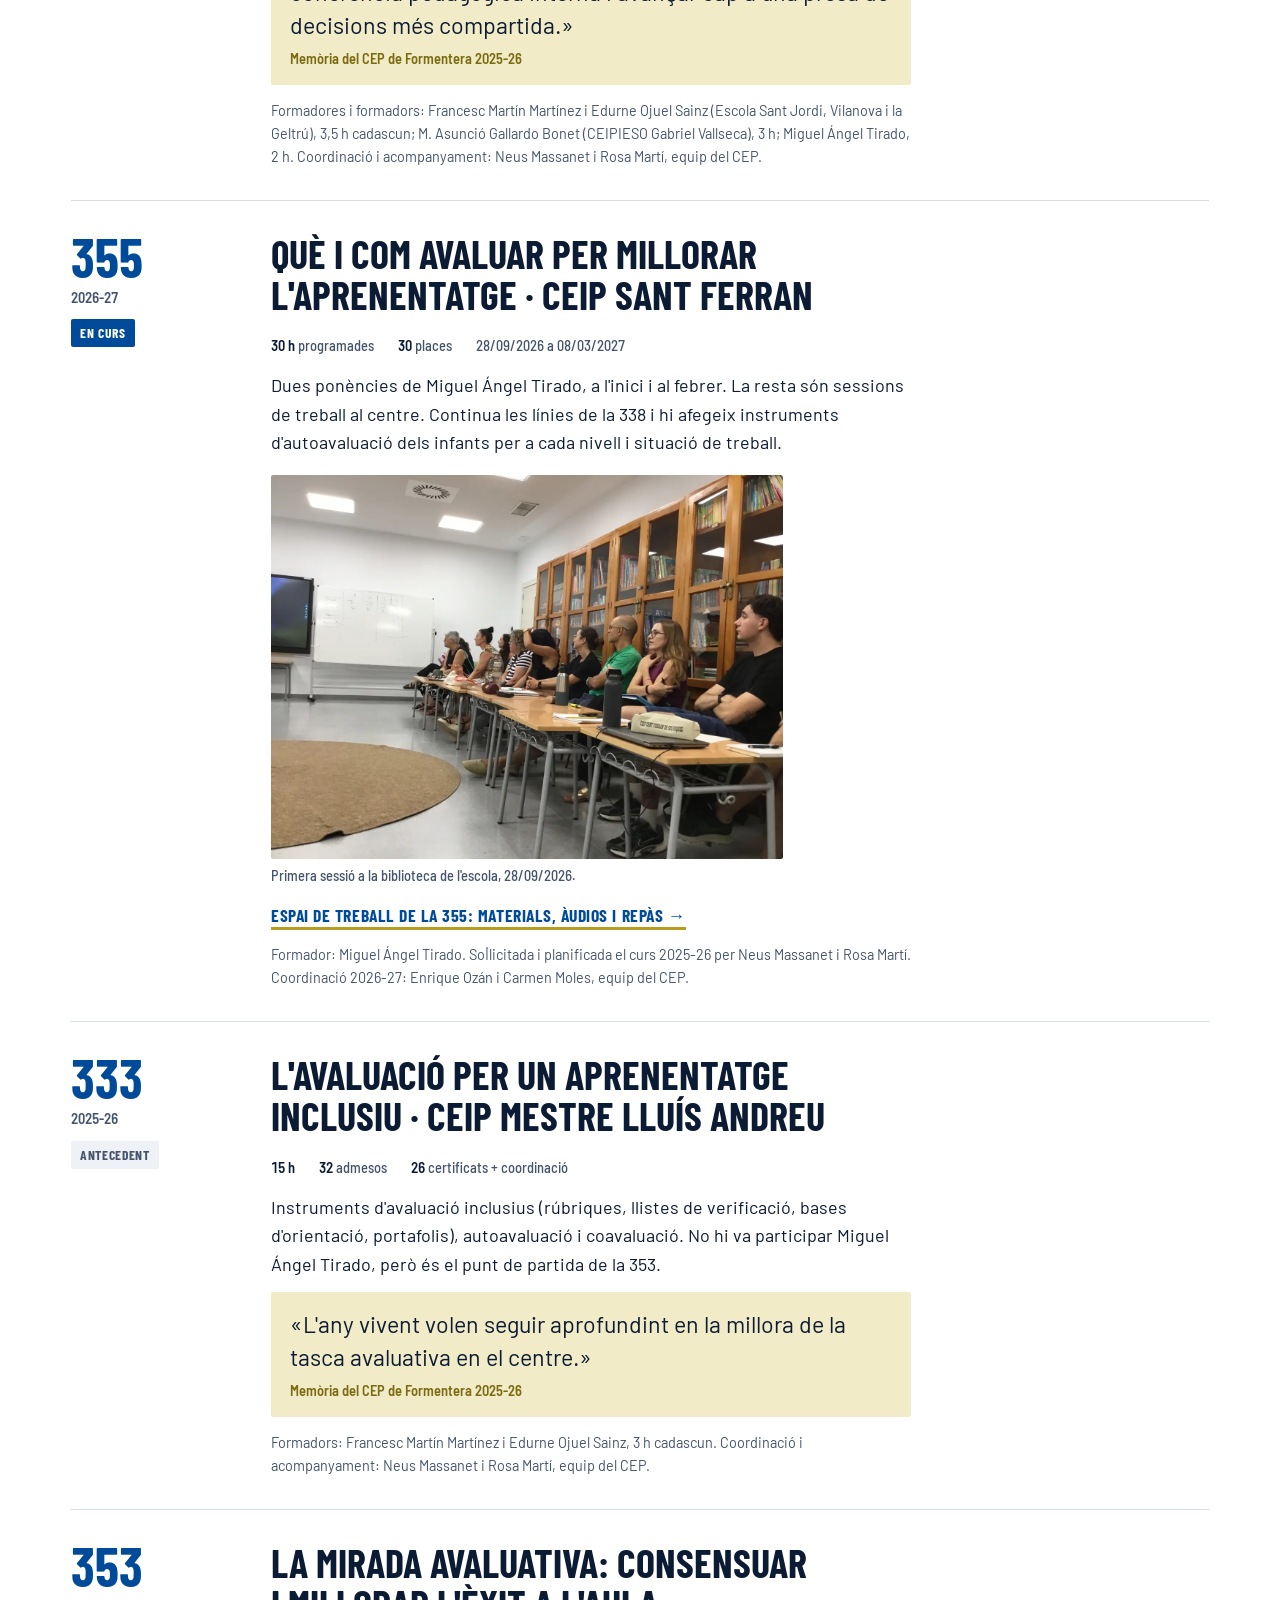
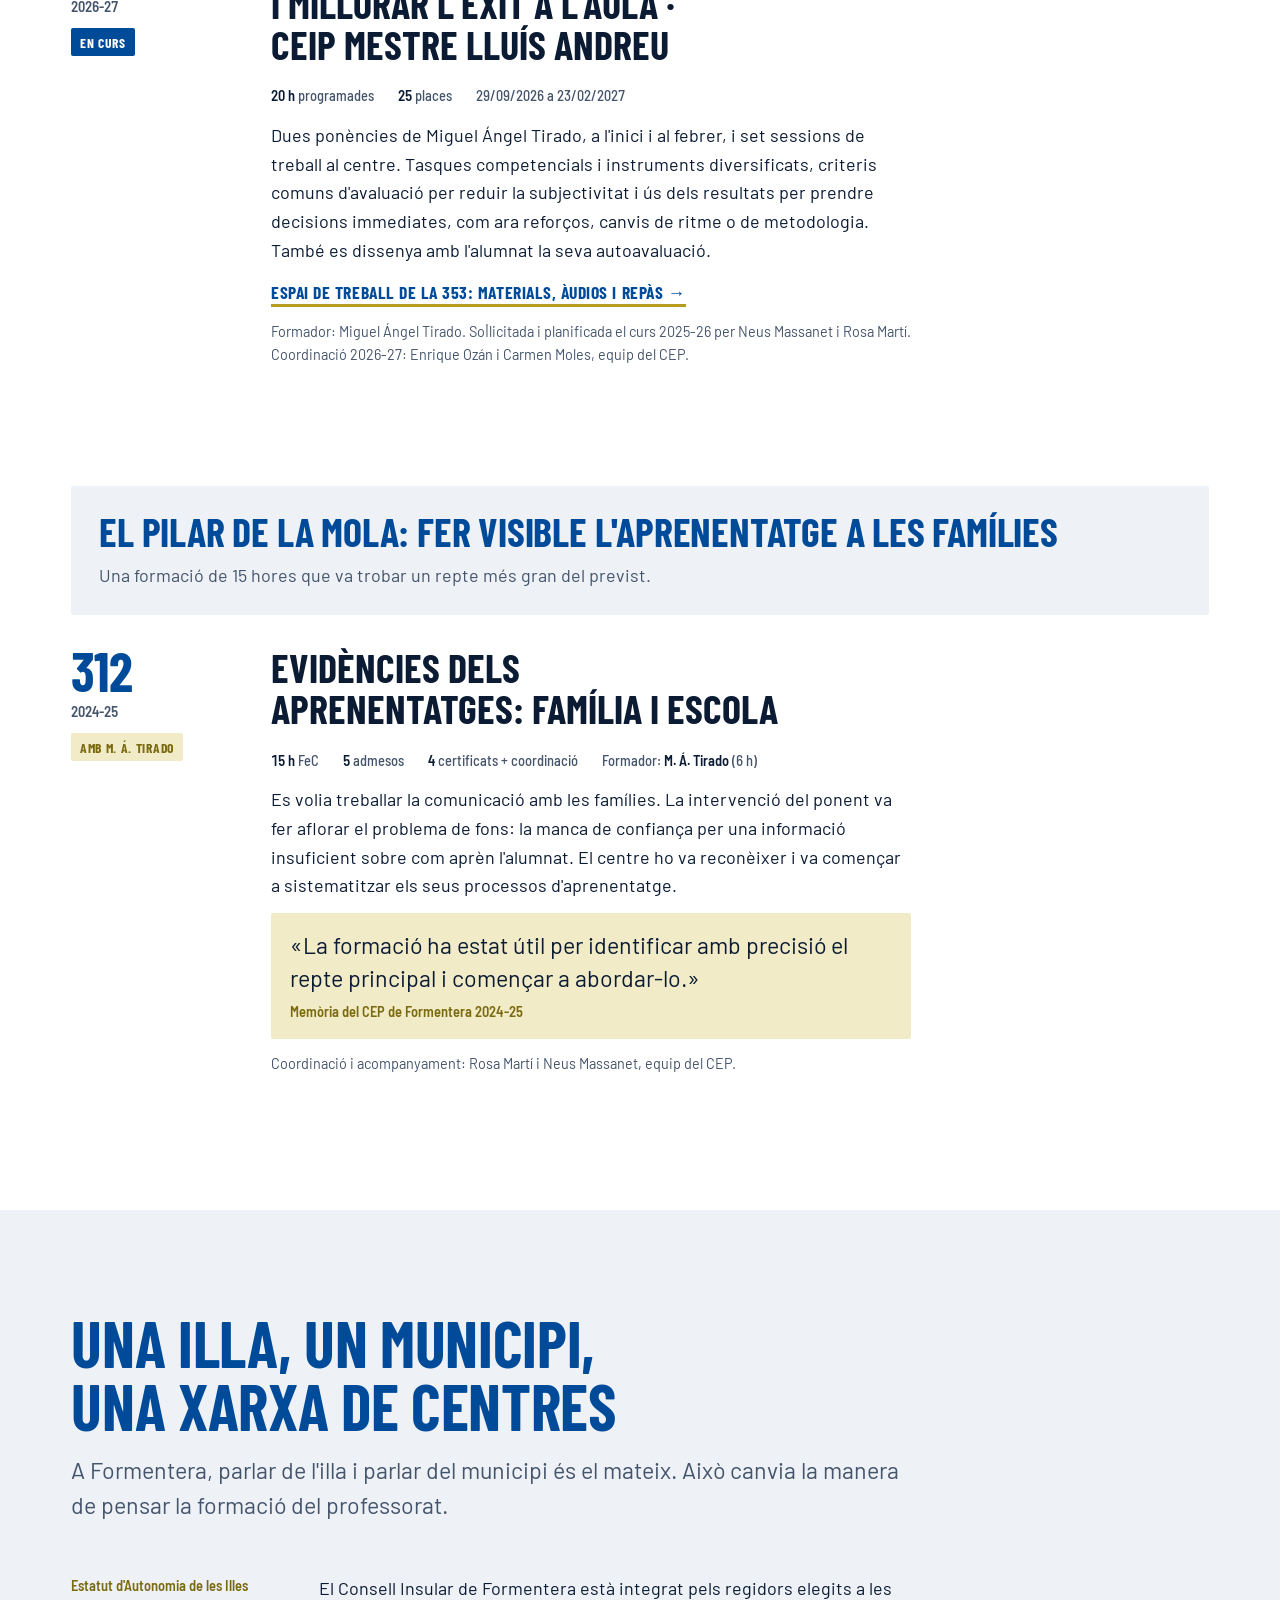
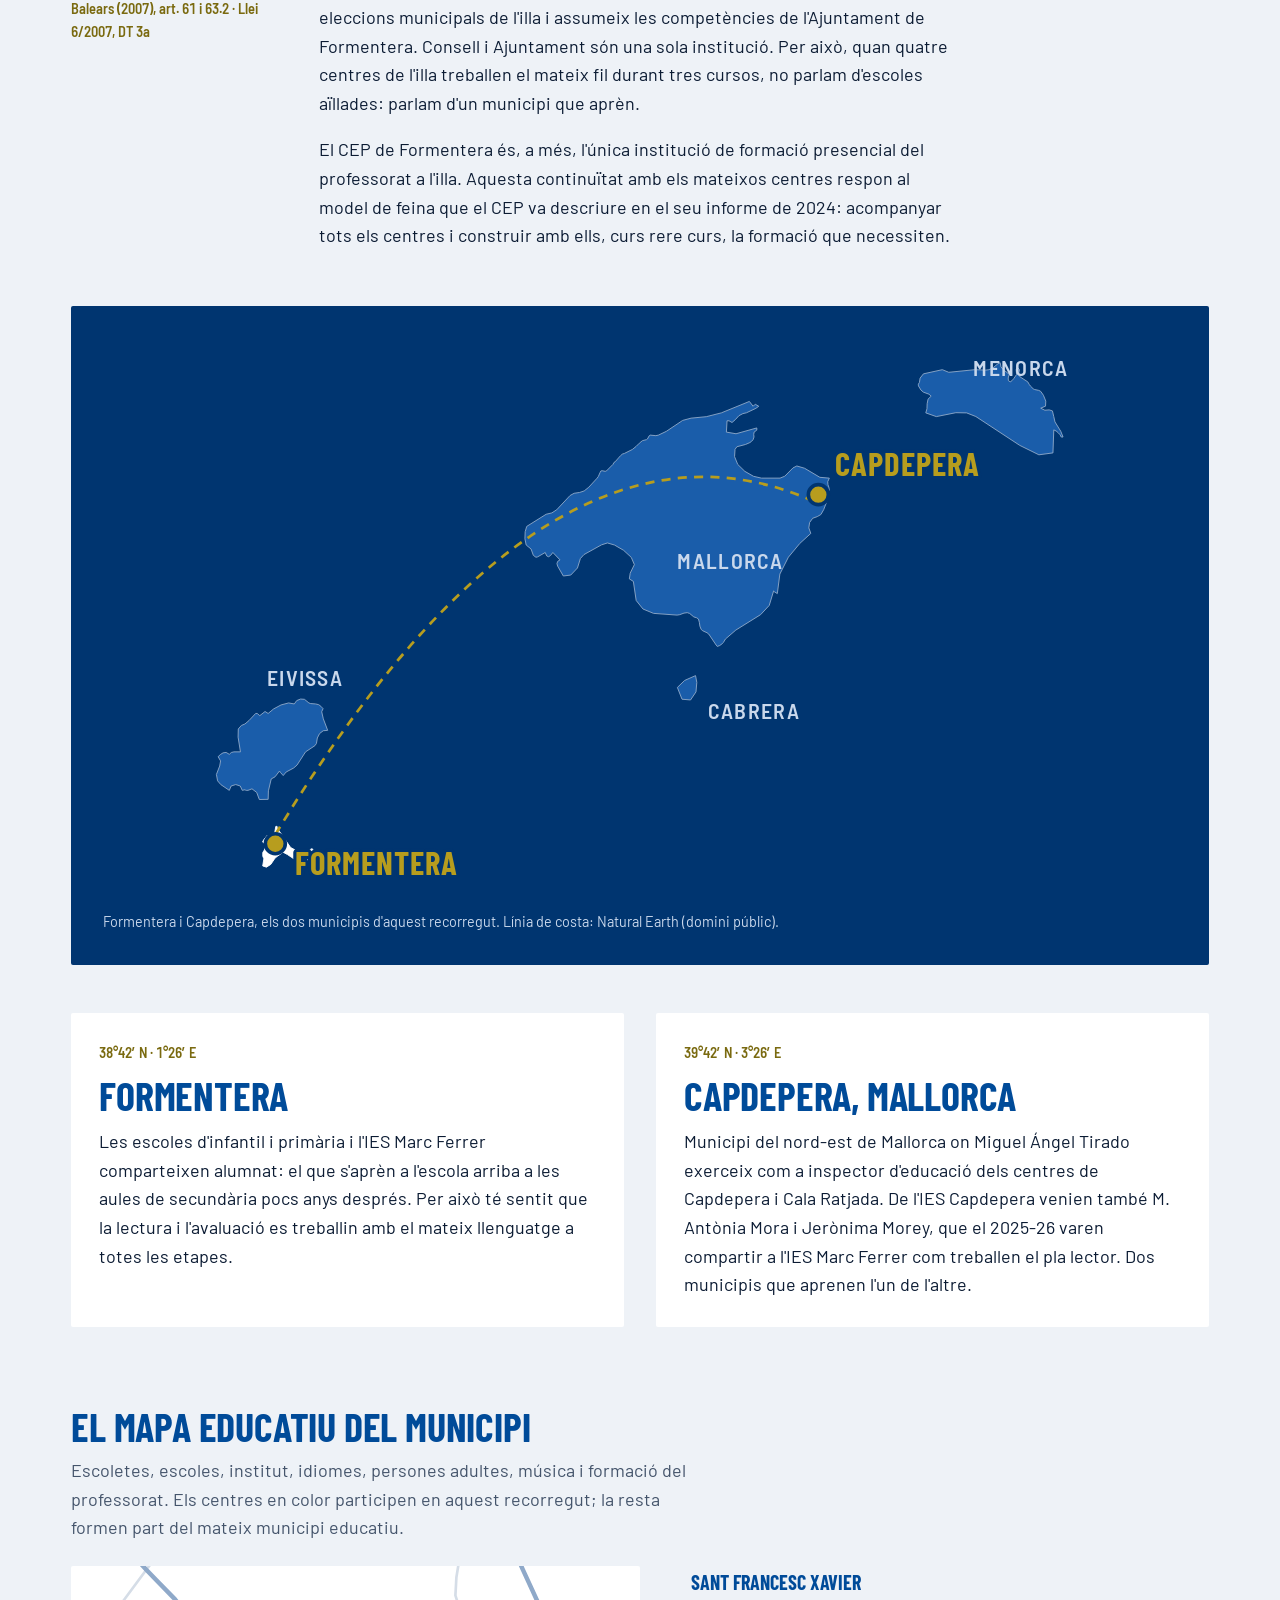
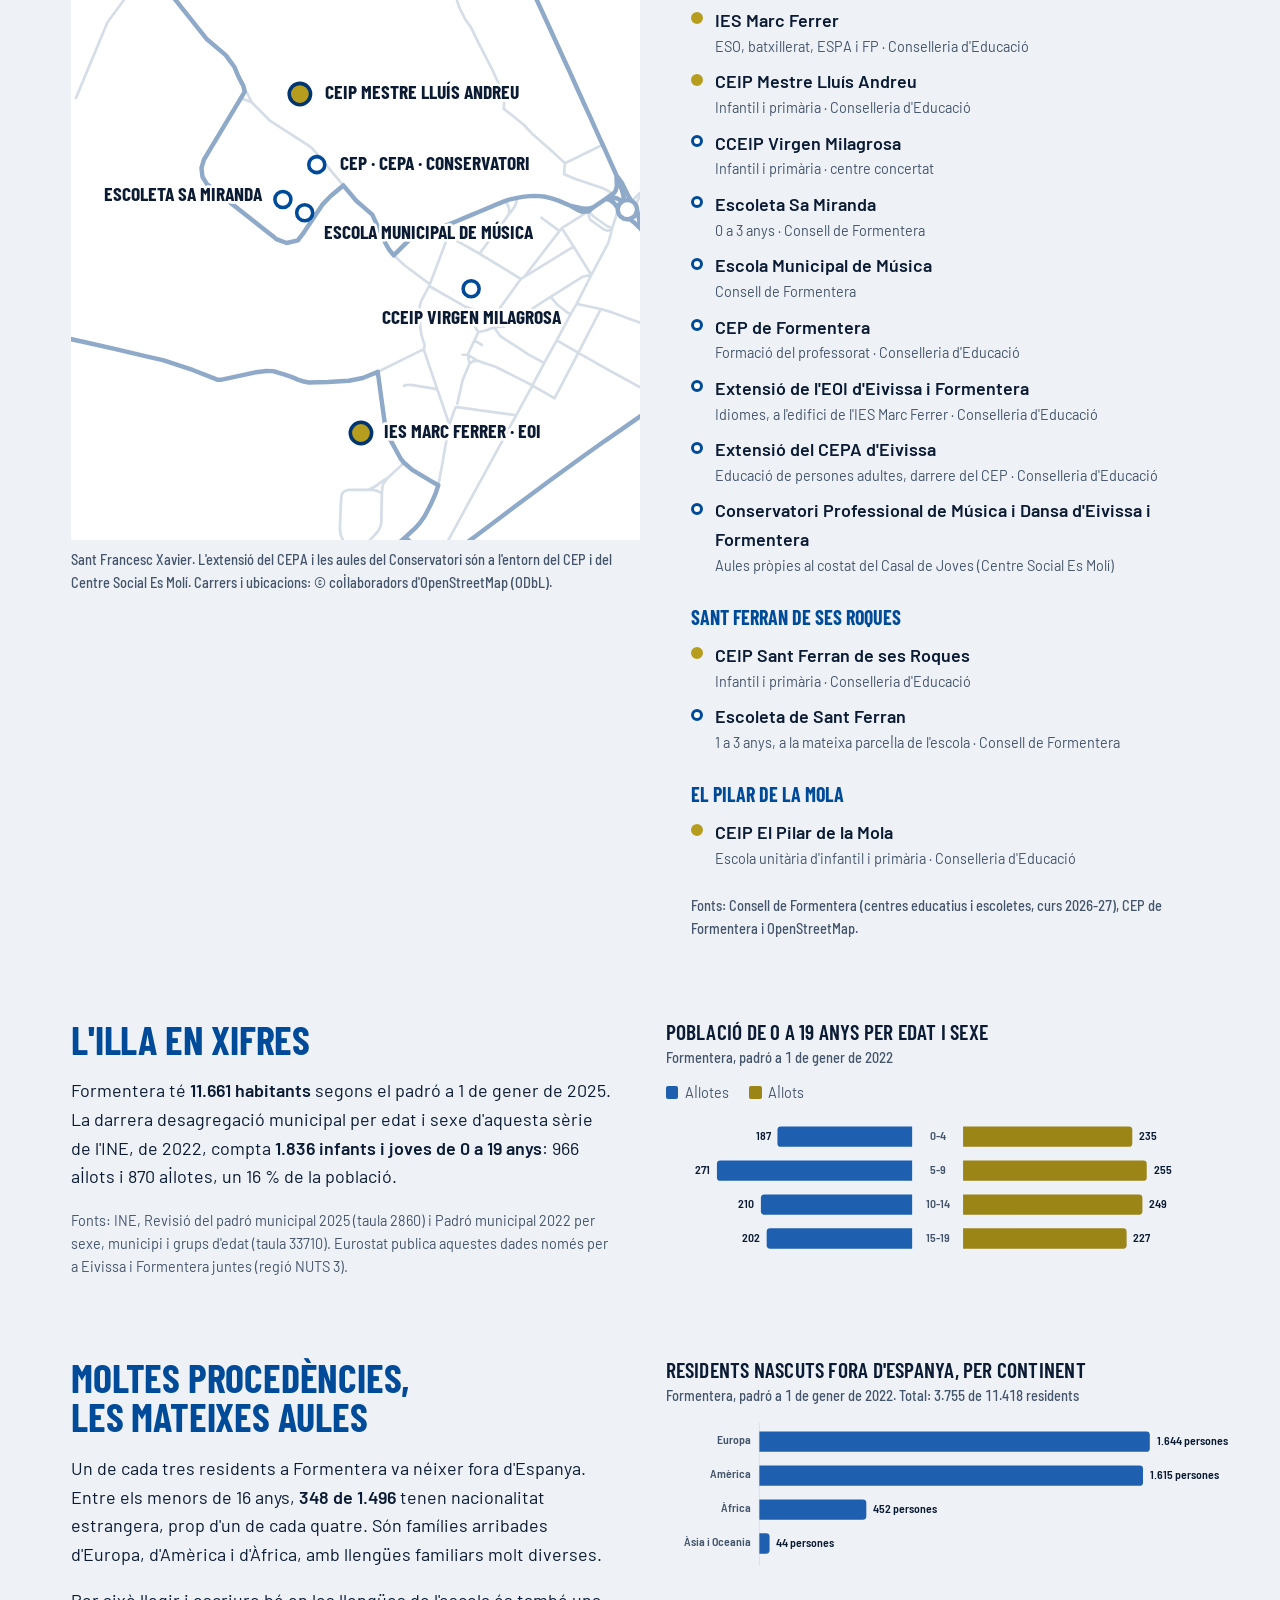
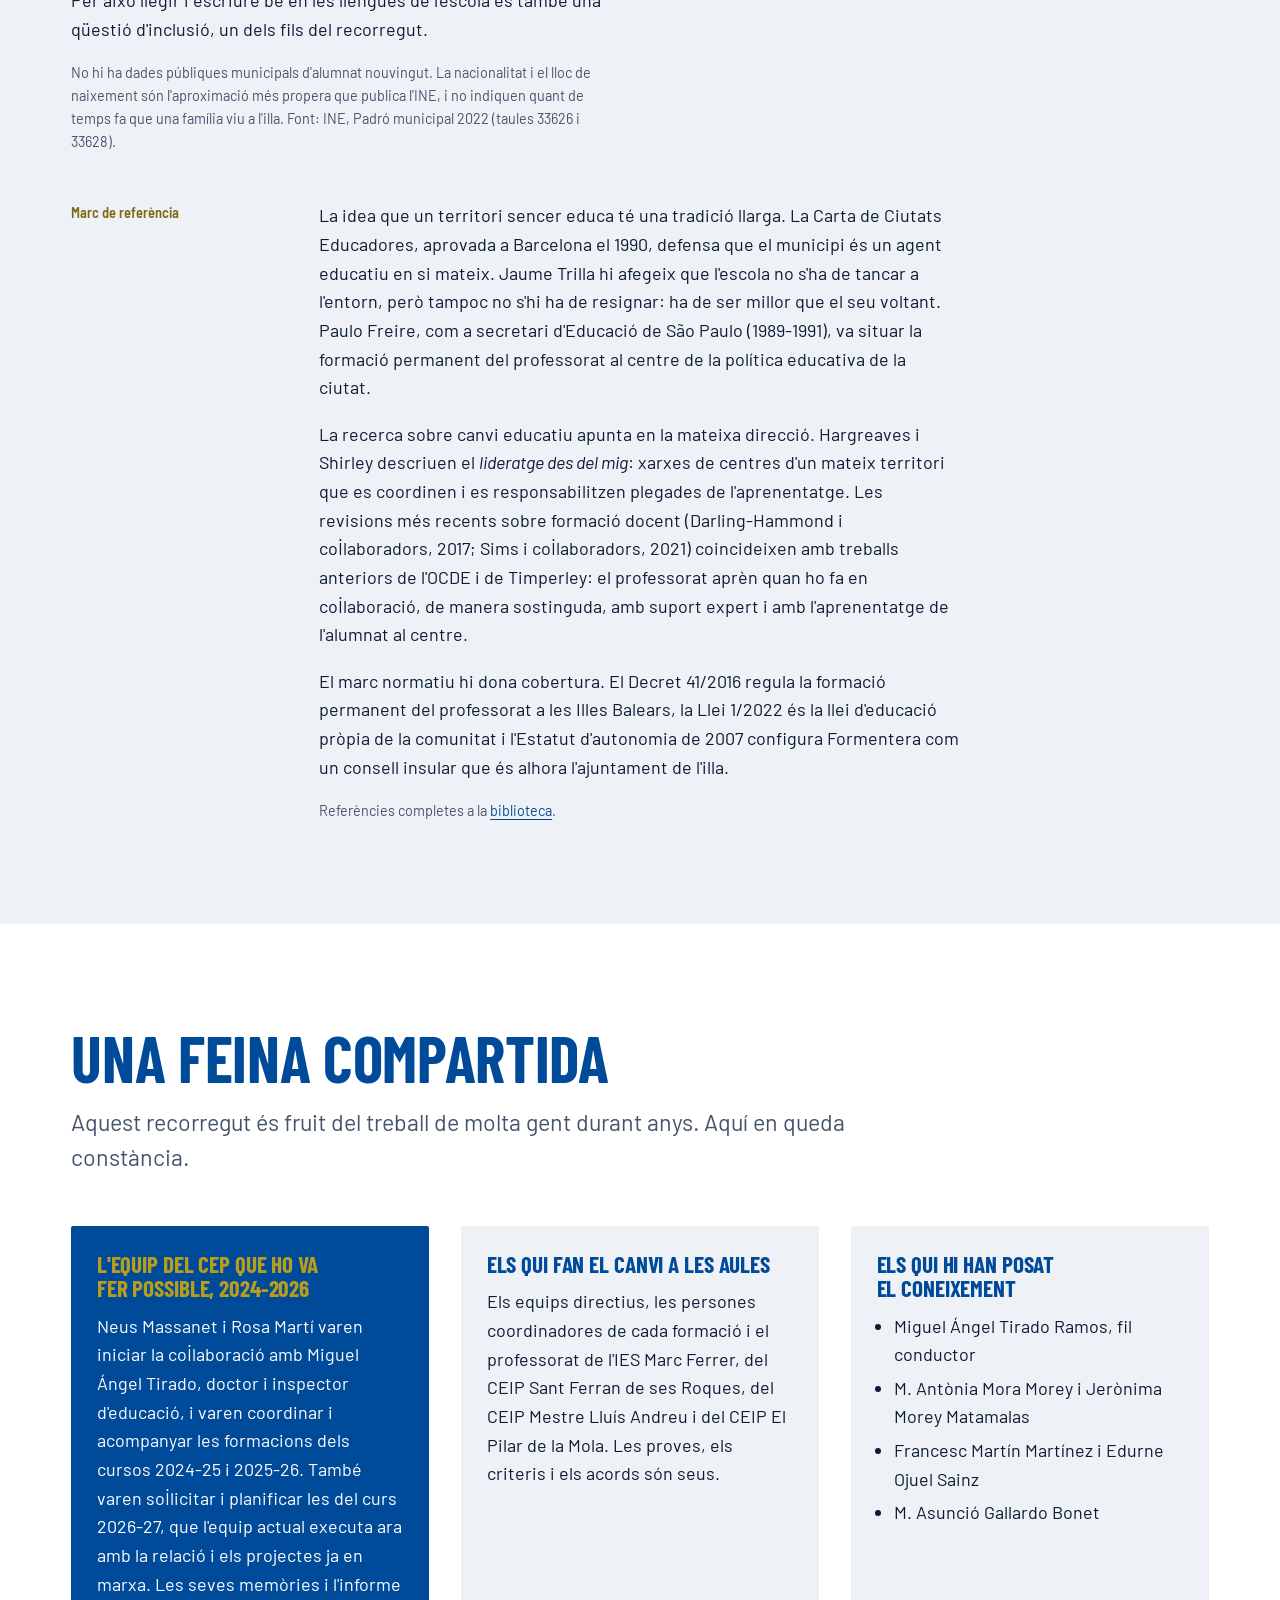
==== commit 3b53840a: "Recursos: mapa normatiu d'infantil i primària (curs 2026-27) Pàgina recursos/mapa-normatiu amb tres " ====
--- a/index.html
+++ b/index.html
@@ -62,6 +62,13 @@
       <li><a href="espai/353.html"><small class="data">Formació 353 · 9 sessions</small><b>CEIP Mestre Lluís Andreu</b><span>La mirada avaluativa: consensuar i millorar l'èxit a l'aula</span><em>Entra a l'espai</em></a></li>
       <li><a href="espai/354.html"><small class="data">Formació 354 · 6 sessions</small><b>IES Marc Ferrer</b><span>Avaluació de la lectura i l'escriptura a través del Pla Lector</span><em>Entra a l'espai</em></a></li>
       <li><a href="espai/355.html"><small class="data">Formació 355 · 12 sessions</small><b>CEIP Sant Ferran de ses Roques</b><span>Què i com avaluar per millorar l'aprenentatge</span><em>Entra a l'espai</em></a></li>
+    </ul>
+    <div class="prof-head">
+      <h3>Recursos per a tots els centres</h3>
+      <p>Per a escoletes, escoles d'infantil i primària, participin o no en una formació.</p>
+    </div>
+    <ul class="espais">
+      <li><a href="recursos/mapa-normatiu/index.html"><small class="data">Infantil i primària · Curs 2026-27</small><b>Mapa normatiu</b><span>Currículum, avaluació, decisions de centre i traspàs, amb els articles clau del Decret 40/2025, el Decret 41/2025 i les ordres d'avaluació.</span><em>Obre el mapa</em></a></li>
     </ul>
   </div>
 </section>
@@ -599,7 +606,7 @@
     </div>
     <div>
       <p>Continguts sota llicència <b>Creative Commons BY-NC-SA 4.0</b>: podeu compartir-los i adaptar-los citant la font, sense ús comercial i amb la mateixa llicència.</p>
-      <p>Darrera actualització: 1 d'octubre de 2026.</p>
+      <p>Darrera actualització: 27 d'octubre de 2026.</p>
     </div>
   </div>
 </footer>
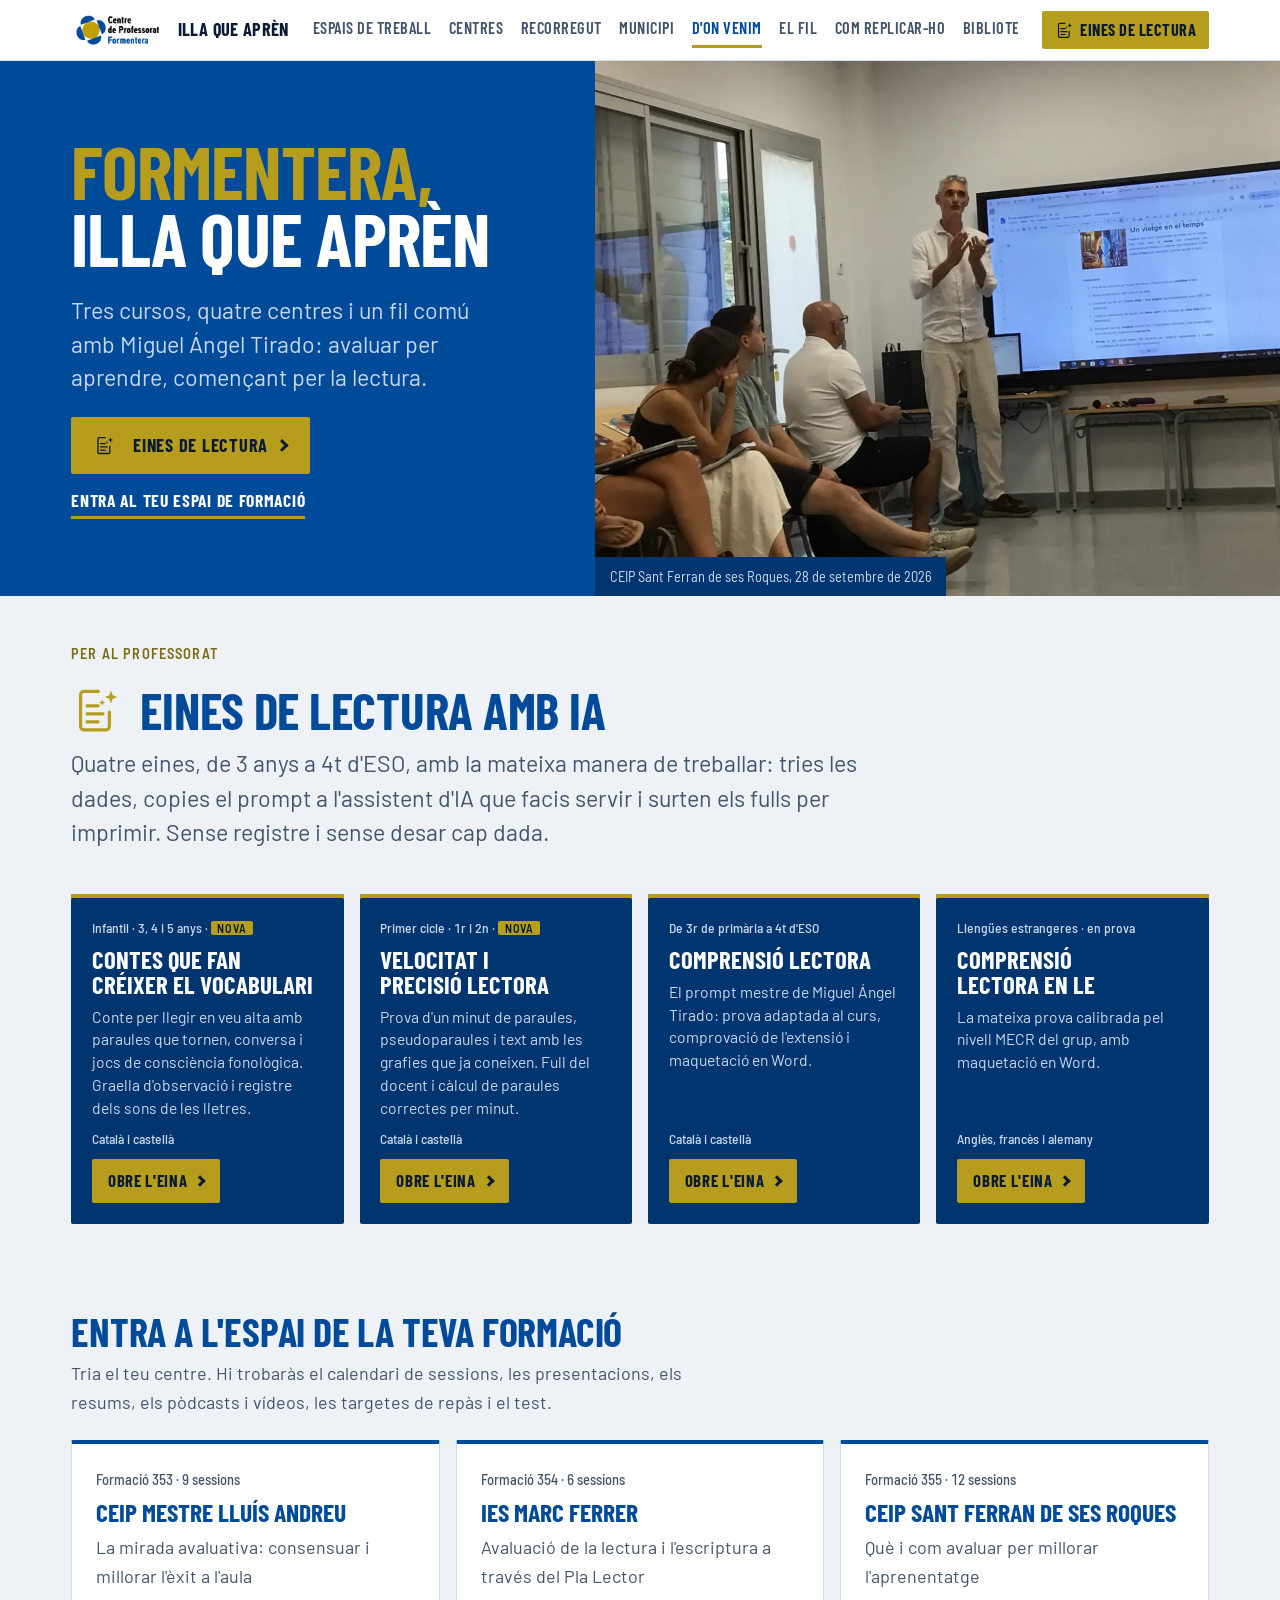
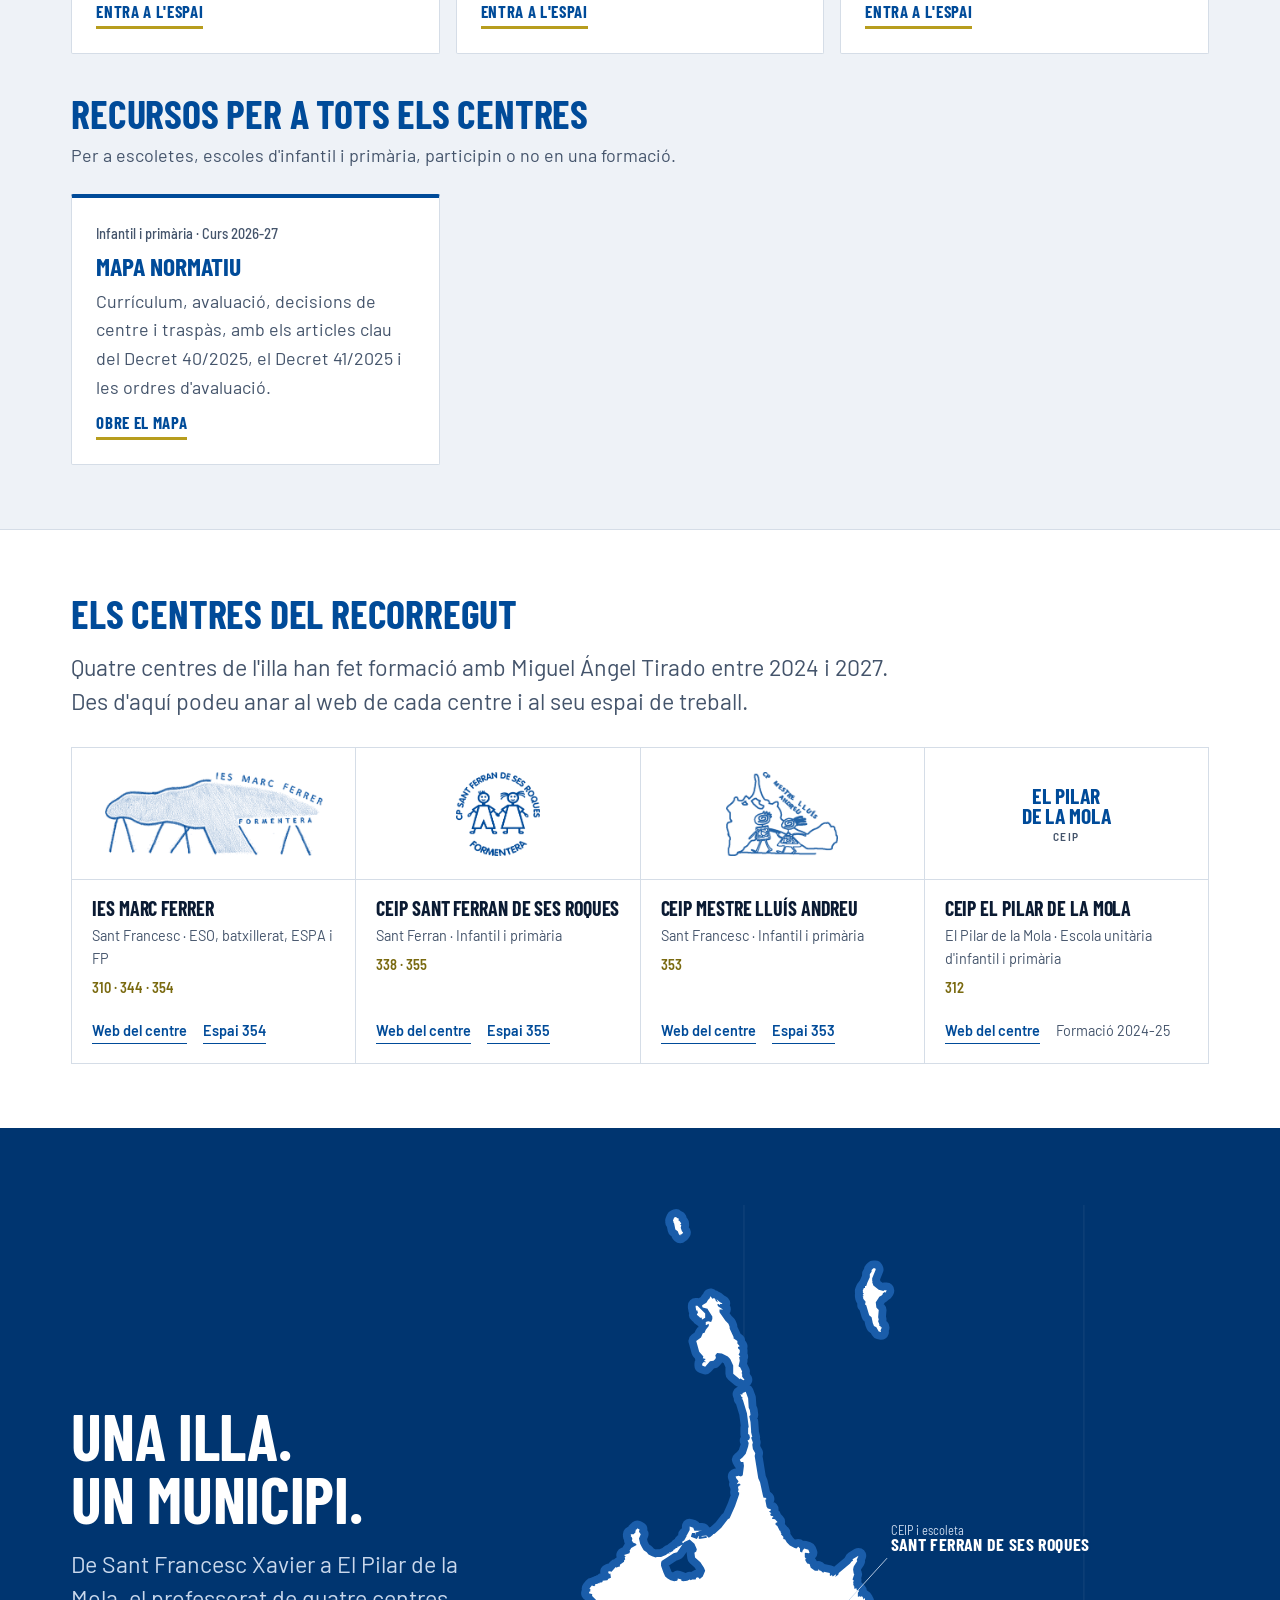
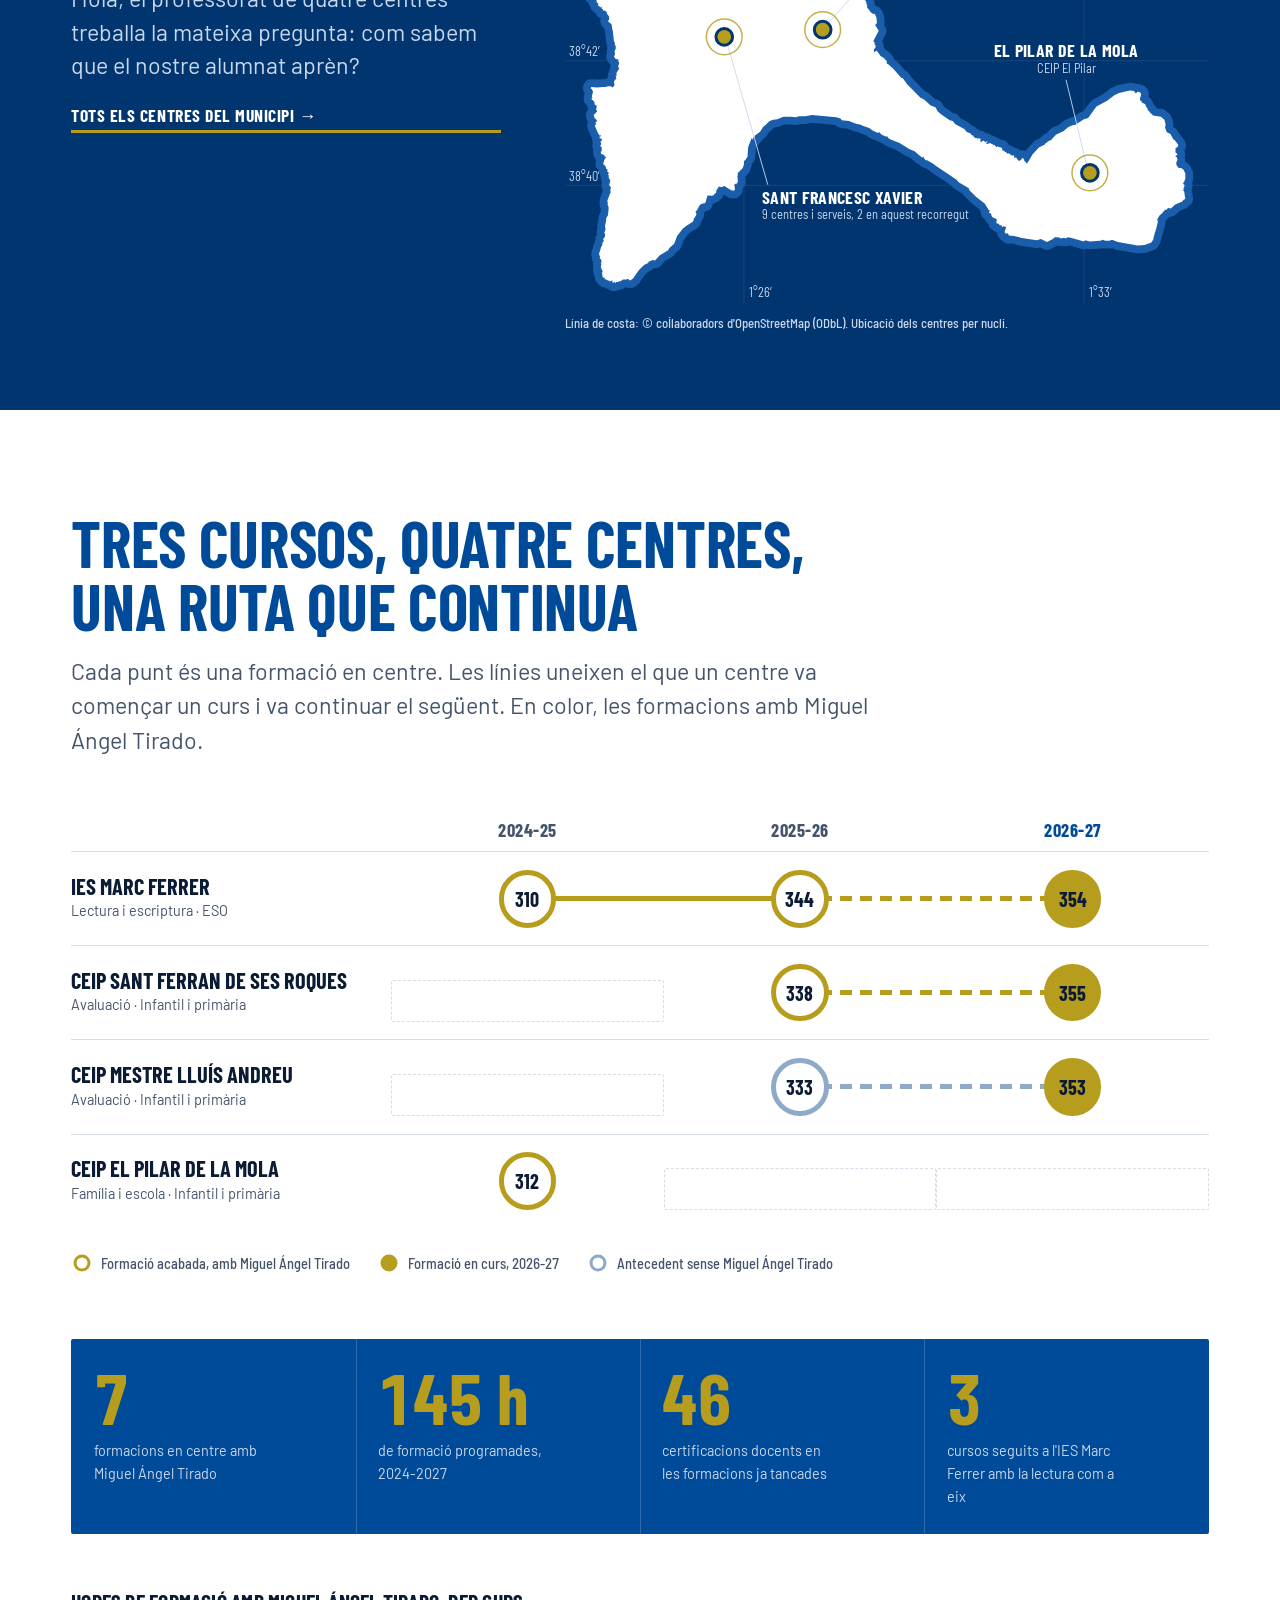
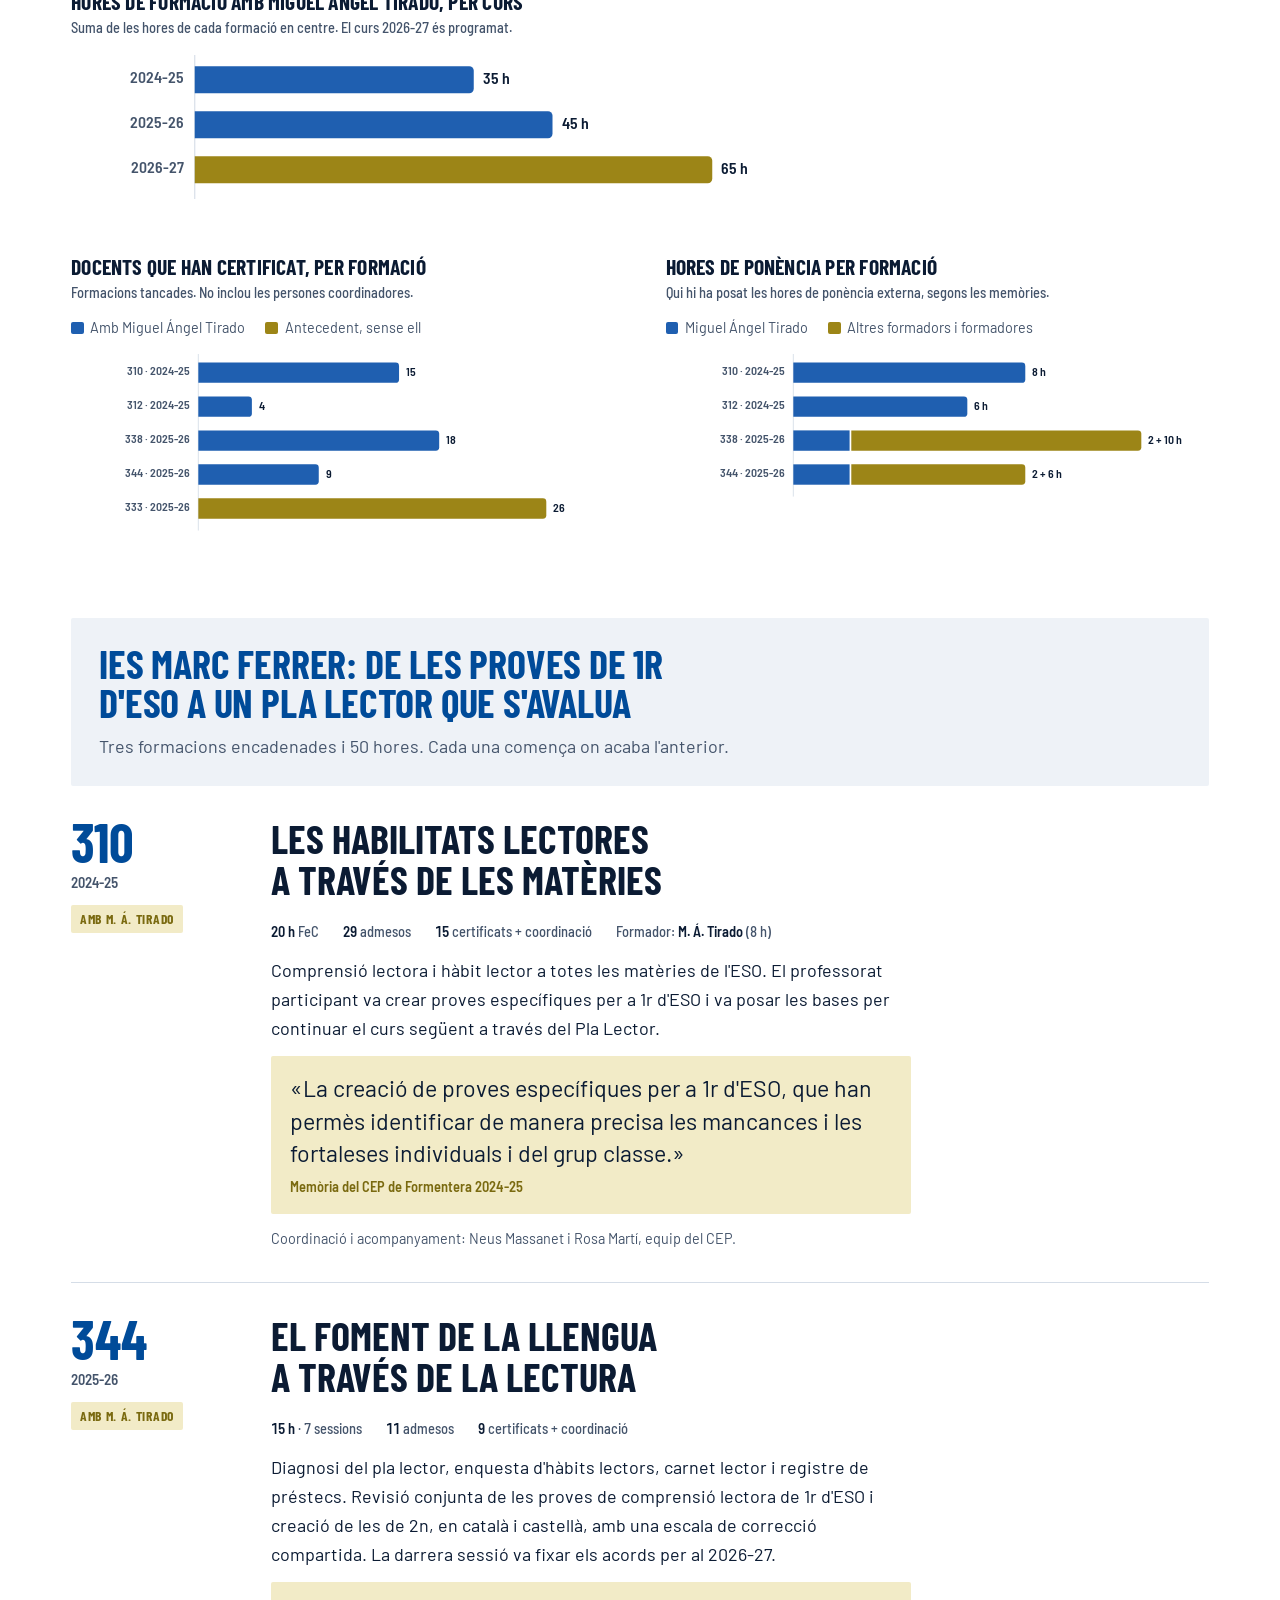
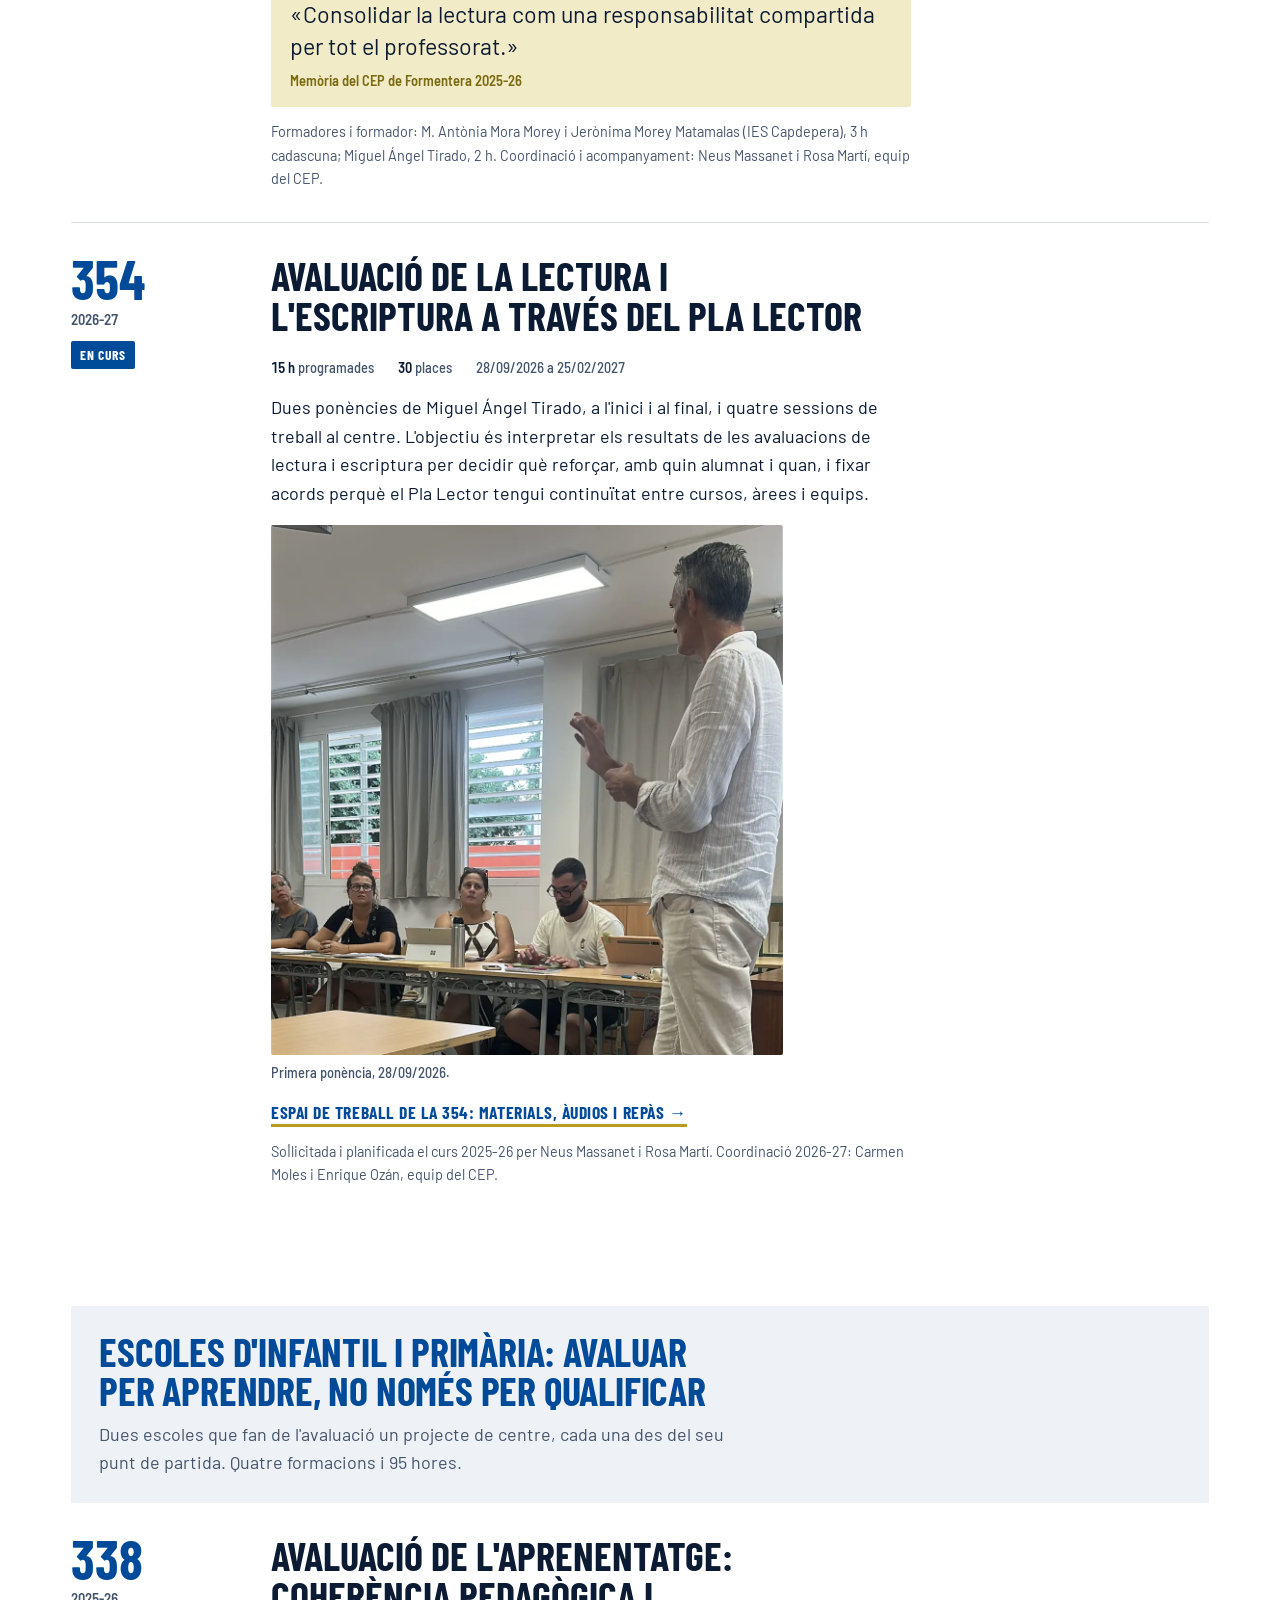
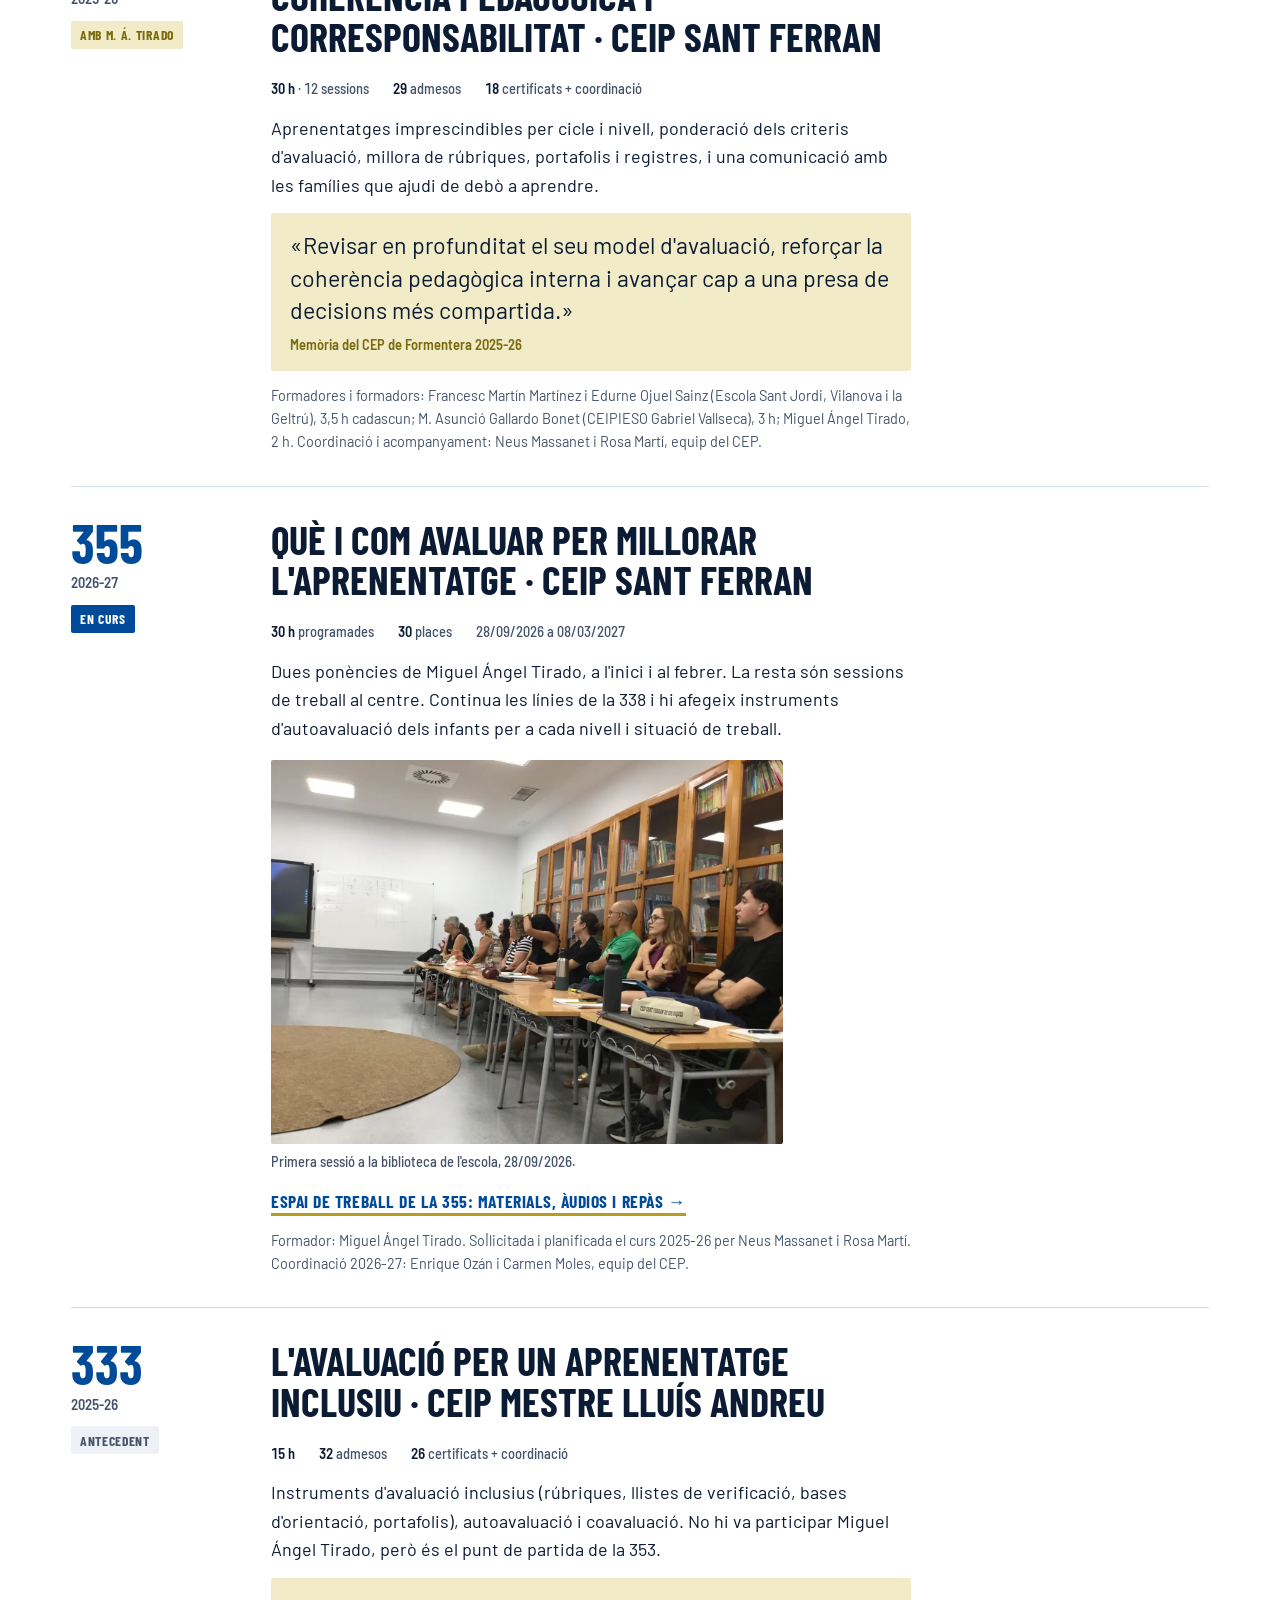
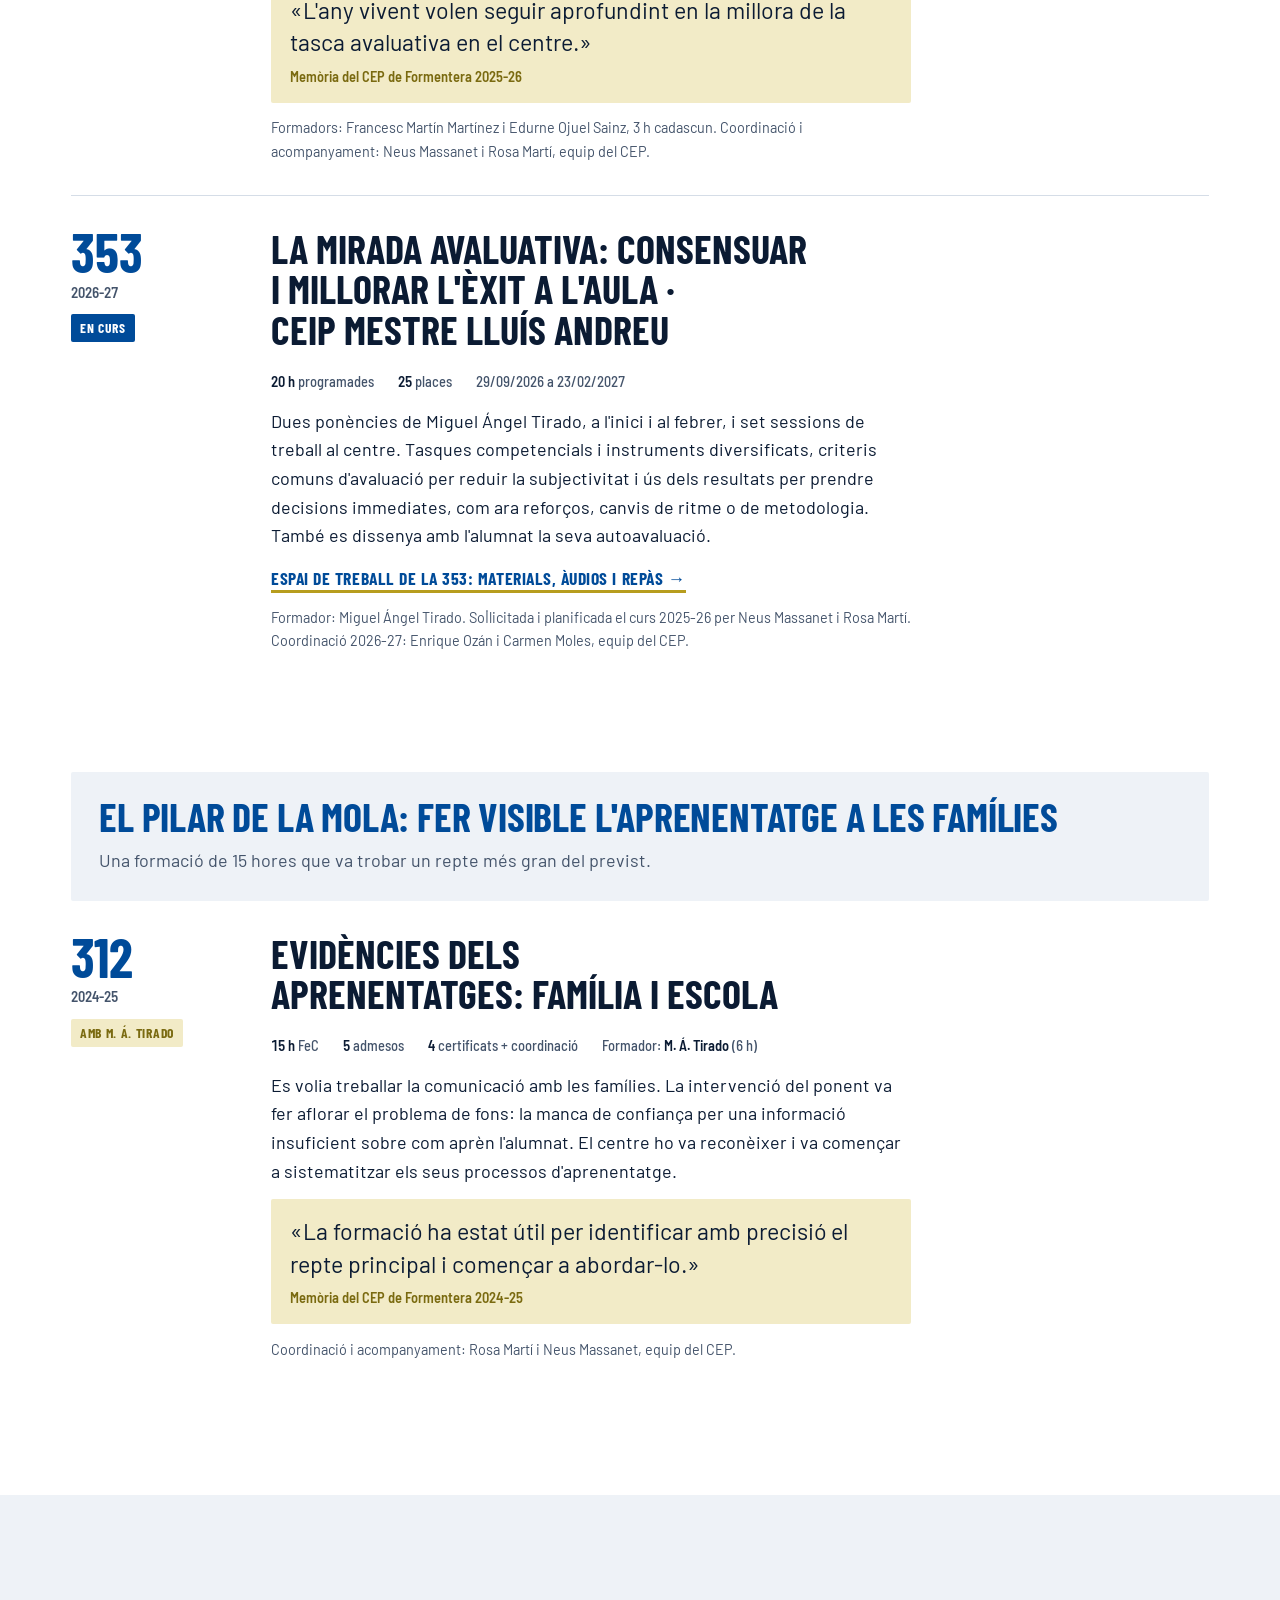
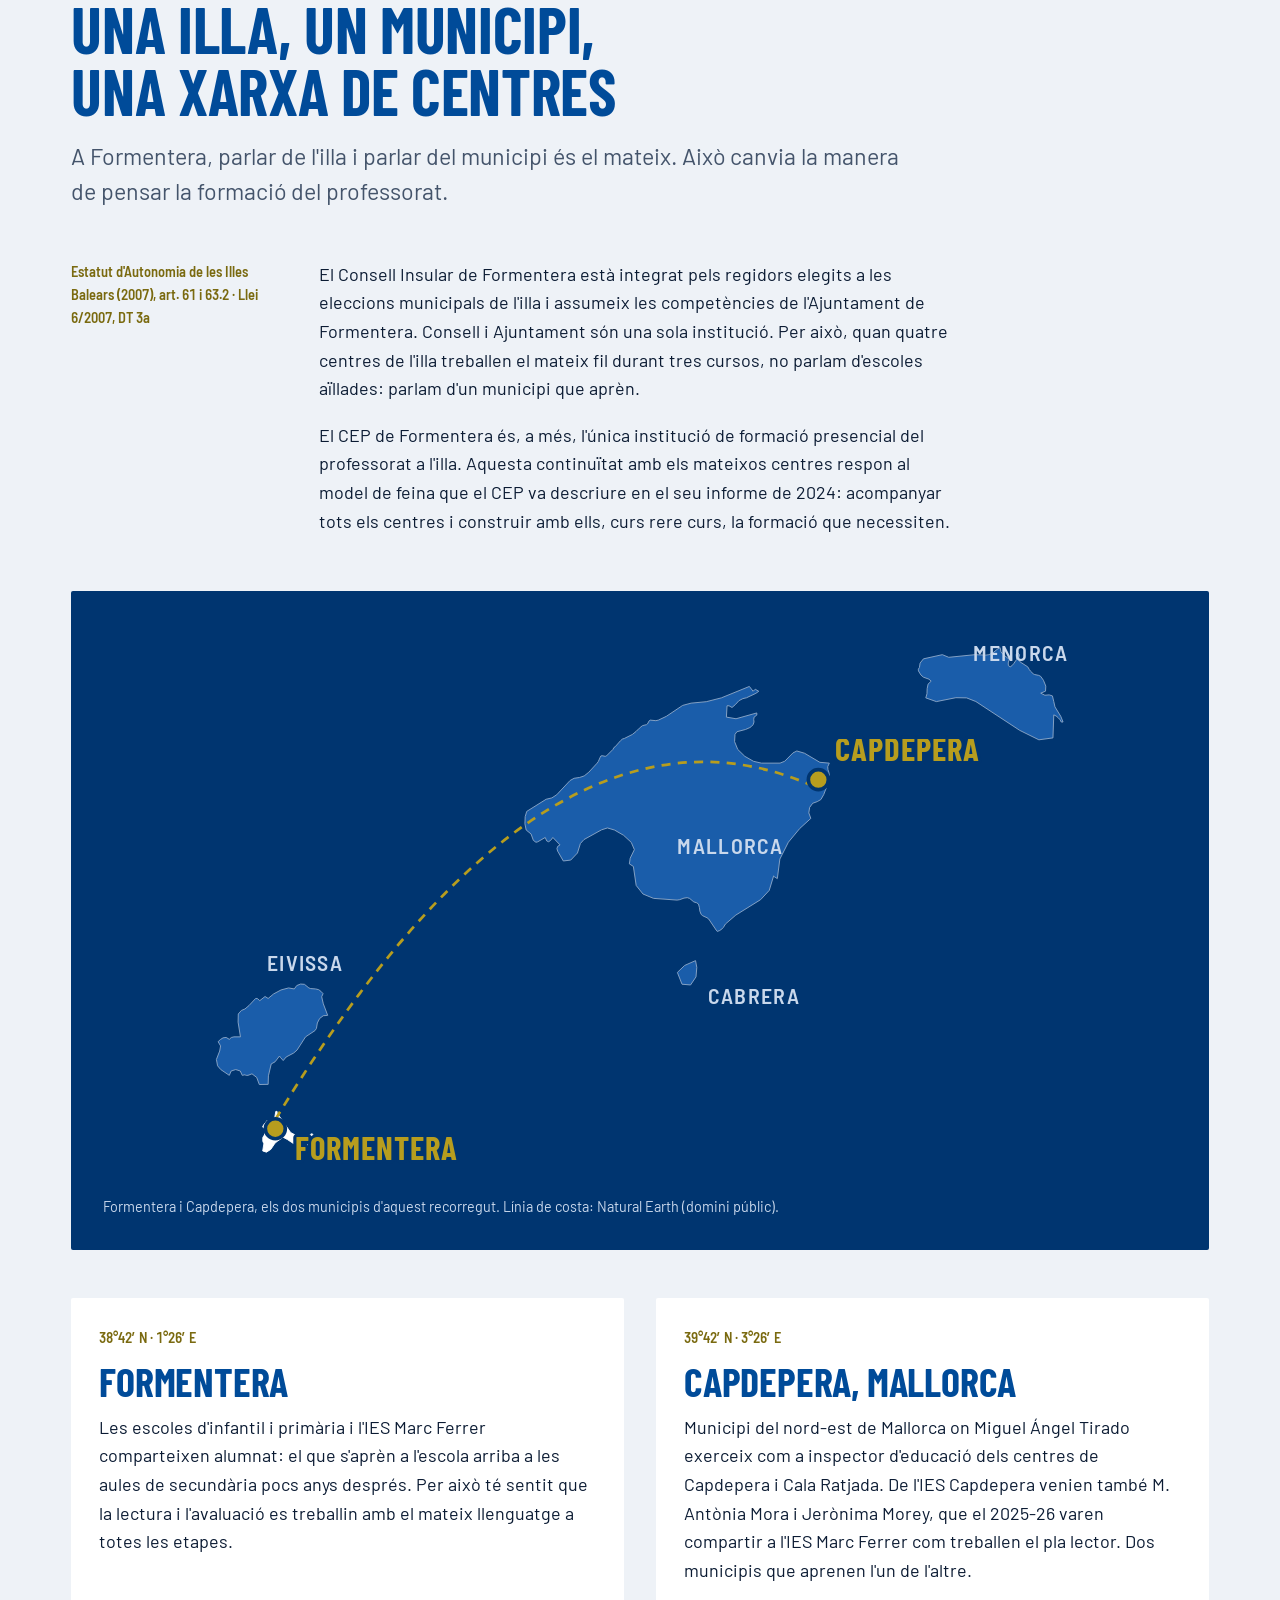
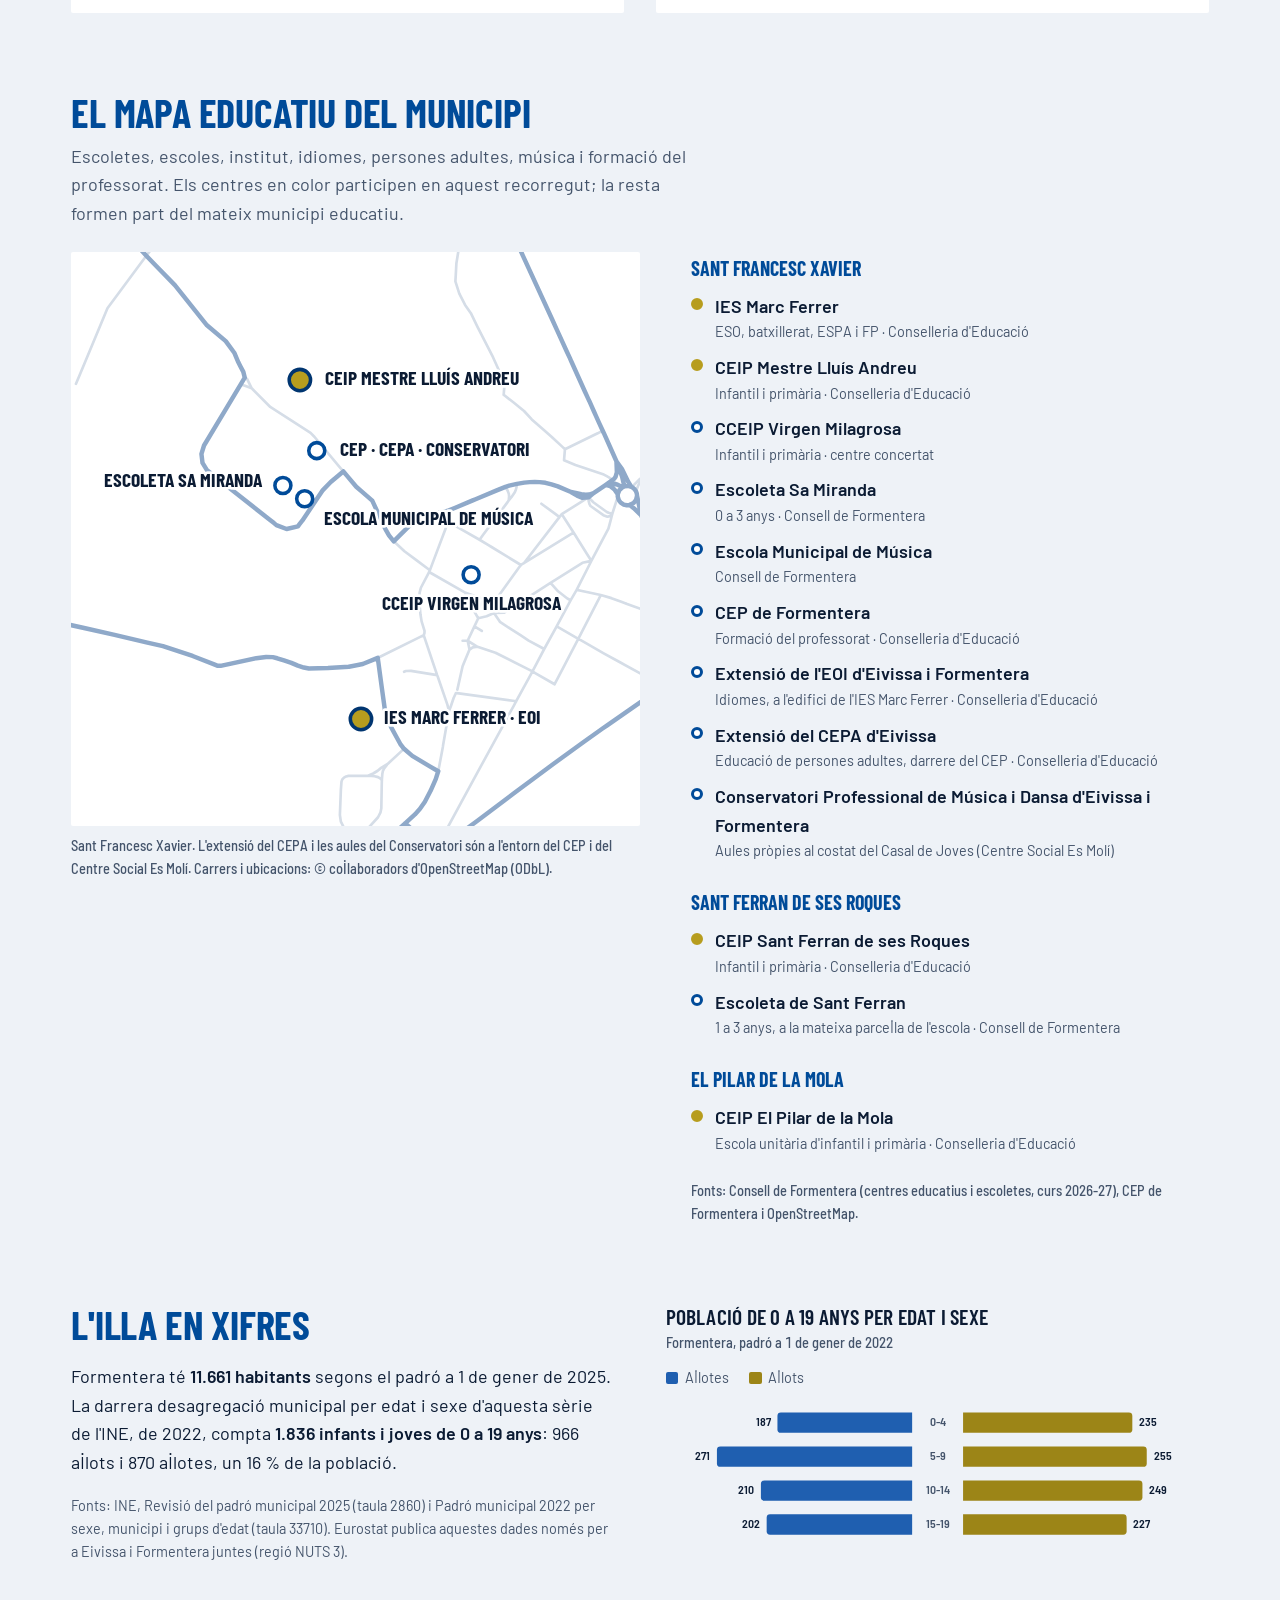
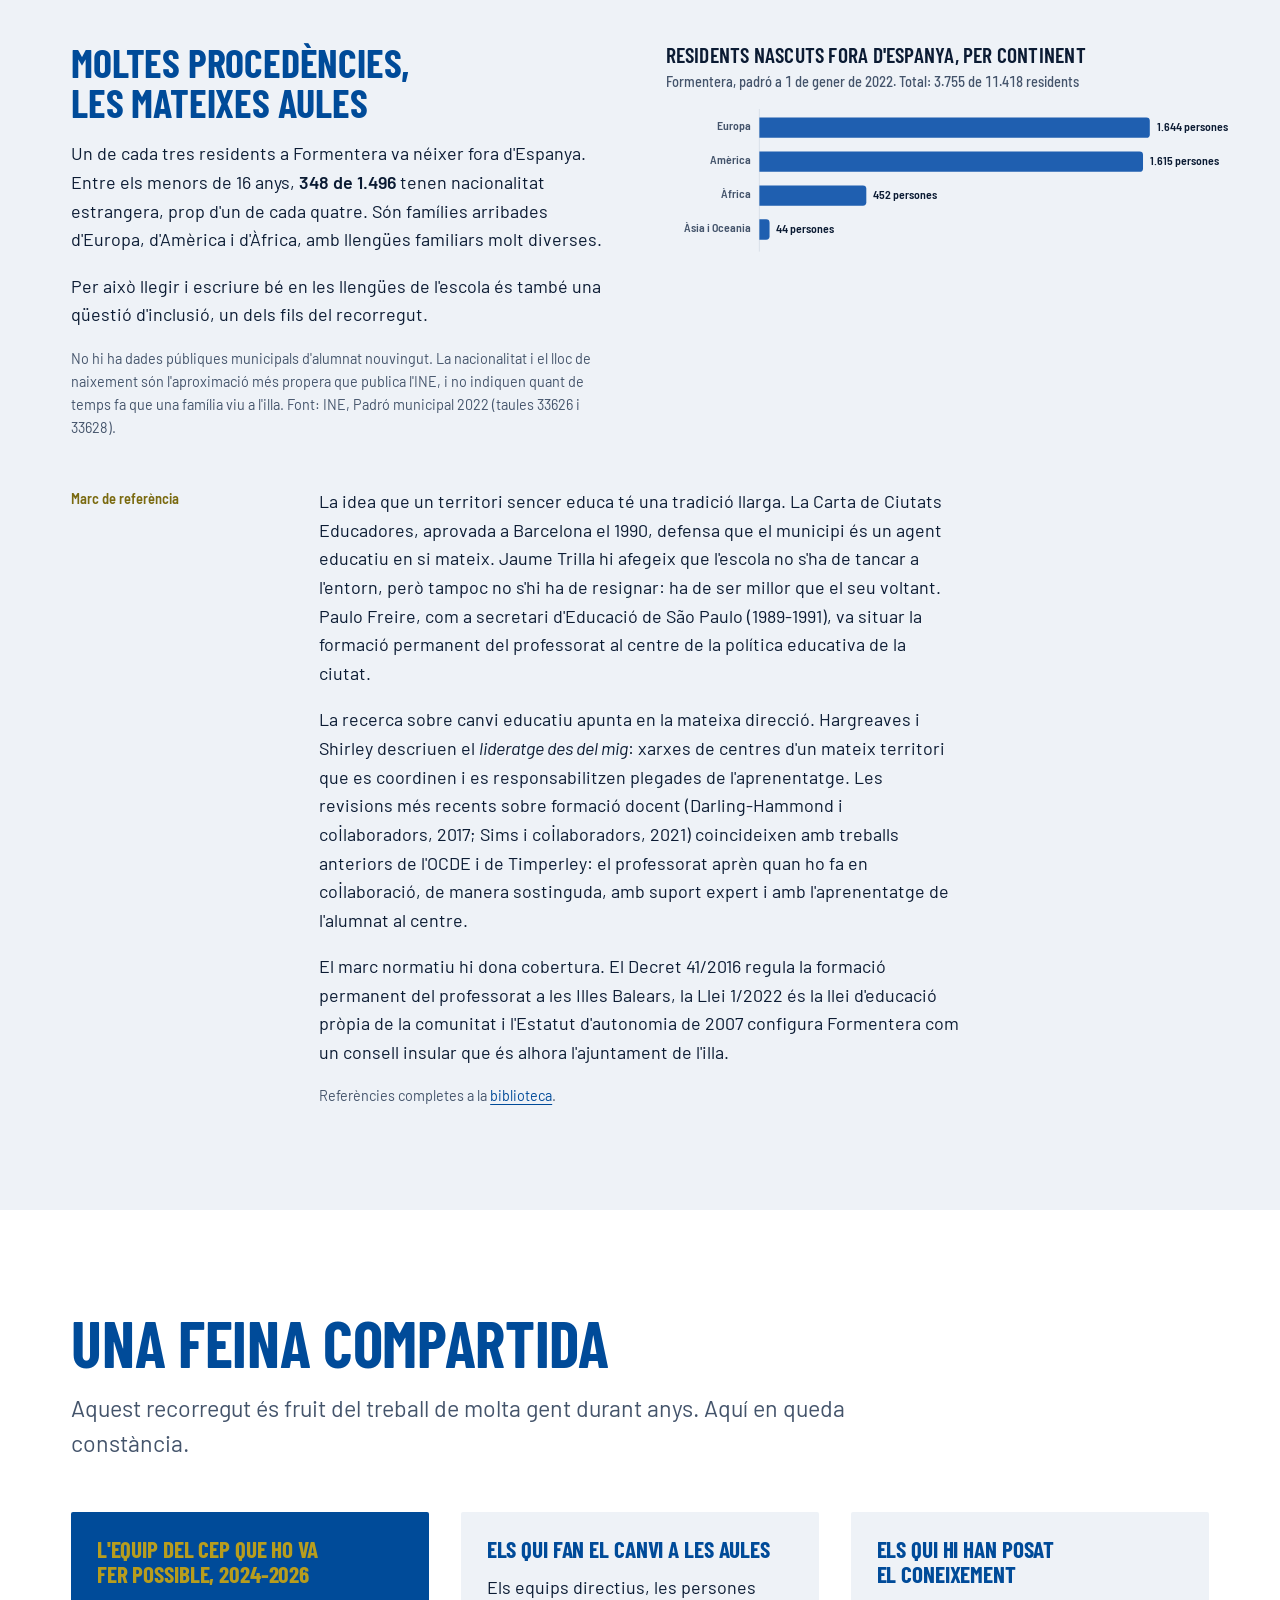
==== commit 8bbda889: "Eines d'infantil i de primer cicle, i bloc de quatre eines a la portada - recursos/eina-infantil: co" ====
--- a/index.html
+++ b/index.html
@@ -27,7 +27,7 @@
       <a href="#replicar">Com replicar-ho</a>
       <a href="#biblioteca">Biblioteca</a>
     </nav>
-    <a class="nav-cta" href="recursos/eina-lectura/index.html"><svg class="ia-ico" viewBox="0 0 32 32" aria-hidden="true" fill="none" stroke="currentColor" stroke-width="2" stroke-linecap="round" stroke-linejoin="round"><path d="M17 4H8a2 2 0 0 0-2 2v20a2 2 0 0 0 2 2h14a2 2 0 0 0 2-2v-9"/><path d="M10 13h7M10 18h10M10 23h7"/><path d="M25 3.5l1.1 2.9 2.9 1.1-2.9 1.1L25 11.5l-1.1-2.9L21 7.5l2.9-1.1z" fill="currentColor" stroke="none"/><path d="M19.5 9l.6 1.4 1.4.6-1.4.6-.6 1.4-.6-1.4-1.4-.6 1.4-.6z" fill="currentColor" stroke="none"/></svg>Eina de lectura</a>
+    <a class="nav-cta" href="#eines"><svg class="ia-ico" viewBox="0 0 32 32" aria-hidden="true" fill="none" stroke="currentColor" stroke-width="2" stroke-linecap="round" stroke-linejoin="round"><path d="M17 4H8a2 2 0 0 0-2 2v20a2 2 0 0 0 2 2h14a2 2 0 0 0 2-2v-9"/><path d="M10 13h7M10 18h10M10 23h7"/><path d="M25 3.5l1.1 2.9 2.9 1.1-2.9 1.1L25 11.5l-1.1-2.9L21 7.5l2.9-1.1z" fill="currentColor" stroke="none"/><path d="M19.5 9l.6 1.4 1.4.6-1.4.6-.6 1.4-.6-1.4-1.4-.6 1.4-.6z" fill="currentColor" stroke="none"/></svg>Eines de lectura</a>
   </div>
 </header>
 
@@ -36,7 +36,7 @@
   <div class="hero-txt">
     <h1><span>Formentera,</span> illa que aprèn</h1>
     <p class="lede">Tres cursos, quatre centres i un fil comú amb Miguel Ángel Tirado: avaluar per aprendre, començant per la lectura.</p>
-    <div class="ctas"><a class="cta" href="recursos/eina-lectura/index.html"><svg class="ia-ico" viewBox="0 0 32 32" aria-hidden="true" fill="none" stroke="currentColor" stroke-width="2" stroke-linecap="round" stroke-linejoin="round"><path d="M17 4H8a2 2 0 0 0-2 2v20a2 2 0 0 0 2 2h14a2 2 0 0 0 2-2v-9"/><path d="M10 13h7M10 18h10M10 23h7"/><path d="M25 3.5l1.1 2.9 2.9 1.1-2.9 1.1L25 11.5l-1.1-2.9L21 7.5l2.9-1.1z" fill="currentColor" stroke="none"/><path d="M19.5 9l.6 1.4 1.4.6-1.4.6-.6 1.4-.6-1.4-1.4-.6 1.4-.6z" fill="currentColor" stroke="none"/></svg>Eina de comprensió lectora</a><a class="cta2" href="#recursos">Entra al teu espai de formació</a></div>
+    <div class="ctas"><a class="cta" href="#eines"><svg class="ia-ico" viewBox="0 0 32 32" aria-hidden="true" fill="none" stroke="currentColor" stroke-width="2" stroke-linecap="round" stroke-linejoin="round"><path d="M17 4H8a2 2 0 0 0-2 2v20a2 2 0 0 0 2 2h14a2 2 0 0 0 2-2v-9"/><path d="M10 13h7M10 18h10M10 23h7"/><path d="M25 3.5l1.1 2.9 2.9 1.1-2.9 1.1L25 11.5l-1.1-2.9L21 7.5l2.9-1.1z" fill="currentColor" stroke="none"/><path d="M19.5 9l.6 1.4 1.4.6-1.4.6-.6 1.4-.6-1.4-1.4-.6 1.4-.6z" fill="currentColor" stroke="none"/></svg>Eines de lectura</a><a class="cta2" href="#recursos">Entra al teu espai de formació</a></div>
   </div>
   <figure class="hero-photo">
     <img src="assets/img/santferran-sessio1.webp" alt="Miguel Ángel Tirado exposa davant el professorat del CEIP Sant Ferran de ses Roques" width="1400" height="1050">
@@ -47,13 +47,40 @@
 <section id="recursos" class="prof" aria-labelledby="prof-t">
   <div class="wrap">
     <h2 id="prof-t" class="prof-kicker">Per al professorat</h2>
-    <a class="eina" href="recursos/eina-lectura/index.html">
-      <span class="eina-tag">Nova eina · amb IA</span>
-      <span class="eina-t"><svg class="ia-ico ia-big" viewBox="0 0 32 32" aria-hidden="true" fill="none" stroke="currentColor" stroke-width="2" stroke-linecap="round" stroke-linejoin="round"><path d="M17 4H8a2 2 0 0 0-2 2v20a2 2 0 0 0 2 2h14a2 2 0 0 0 2-2v-9"/><path d="M10 13h7M10 18h10M10 23h7"/><path d="M25 3.5l1.1 2.9 2.9 1.1-2.9 1.1L25 11.5l-1.1-2.9L21 7.5l2.9-1.1z" fill="currentColor" stroke="none"/><path d="M19.5 9l.6 1.4 1.4.6-1.4.6-.6 1.4-.6-1.4-1.4-.6 1.4-.6z" fill="currentColor" stroke="none"/></svg>Eina de comprensió lectora</span>
-      <span class="eina-p">Prepara en pocs minuts una prova de comprensió lectora adaptada al teu curs, amb el prompt mestre de Miguel Ángel Tirado. Comprova l'extensió del text i descarrega la plantilla de Word.</span>
-      <span class="eina-f data"><span>De 3r de primària a 4t d'ESO</span><span>Català i castellà</span><span>Sense registre</span></span>
-      <span class="eina-go">Obre l'eina</span>
-    </a>
+    <div id="eines" class="eines-head">
+      <h3 class="eina-t"><svg class="ia-ico ia-big" viewBox="0 0 32 32" aria-hidden="true" fill="none" stroke="currentColor" stroke-width="2" stroke-linecap="round" stroke-linejoin="round"><path d="M17 4H8a2 2 0 0 0-2 2v20a2 2 0 0 0 2 2h14a2 2 0 0 0 2-2v-9"/><path d="M10 13h7M10 18h10M10 23h7"/><path d="M25 3.5l1.1 2.9 2.9 1.1-2.9 1.1L25 11.5l-1.1-2.9L21 7.5l2.9-1.1z" fill="currentColor" stroke="none"/><path d="M19.5 9l.6 1.4 1.4.6-1.4.6-.6 1.4-.6-1.4-1.4-.6 1.4-.6z" fill="currentColor" stroke="none"/></svg>Eines de lectura amb IA</h3>
+      <p>Quatre eines, de 3 anys a 4t d'ESO, amb la mateixa manera de treballar: tries les dades, copies el prompt a l'assistent d'IA que facis servir i surten els fulls per imprimir. Sense registre i sense desar cap dada.</p>
+    </div>
+    <ul class="eines">
+      <li><a class="eina2" href="recursos/eina-infantil/">
+        <span class="eina2-e data">Infantil · 3, 4 i 5 anys · <b>nova</b></span>
+        <span class="eina2-t">Contes que fan créixer el vocabulari</span>
+        <span class="eina2-p">Conte per llegir en veu alta amb paraules que tornen, conversa i jocs de consciència fonològica. Graella d'observació i registre dels sons de les lletres.</span>
+        <span class="eina2-f data">Català i castellà</span>
+        <span class="eina2-go">Obre l'eina</span>
+      </a></li>
+      <li><a class="eina2" href="recursos/eina-primer-cicle/">
+        <span class="eina2-e data">Primer cicle · 1r i 2n · <b>nova</b></span>
+        <span class="eina2-t">Velocitat i precisió lectora</span>
+        <span class="eina2-p">Prova d'un minut de paraules, pseudoparaules i text amb les grafies que ja coneixen. Full del docent i càlcul de paraules correctes per minut.</span>
+        <span class="eina2-f data">Català i castellà</span>
+        <span class="eina2-go">Obre l'eina</span>
+      </a></li>
+      <li><a class="eina2" href="recursos/eina-lectura/">
+        <span class="eina2-e data">De 3r de primària a 4t d'ESO</span>
+        <span class="eina2-t">Comprensió lectora</span>
+        <span class="eina2-p">El prompt mestre de Miguel Ángel Tirado: prova adaptada al curs, comprovació de l'extensió i maquetació en Word.</span>
+        <span class="eina2-f data">Català i castellà</span>
+        <span class="eina2-go">Obre l'eina</span>
+      </a></li>
+      <li><a class="eina2" href="recursos/eina-lectura-idiomes/">
+        <span class="eina2-e data">Llengües estrangeres · en prova</span>
+        <span class="eina2-t">Comprensió lectora en LE</span>
+        <span class="eina2-p">La mateixa prova calibrada pel nivell MECR del grup, amb maquetació en Word.</span>
+        <span class="eina2-f data">Anglès, francès i alemany</span>
+        <span class="eina2-go">Obre l'eina</span>
+      </a></li>
+    </ul>
     <div class="prof-head">
       <h3>Entra a l'espai de la teva formació</h3>
       <p>Tria el teu centre. Hi trobaràs el calendari de sessions, les presentacions, els resums, els pòdcasts i vídeos, les targetes de repàs i el test.</p>
--- a/assets/css/site.css
+++ b/assets/css/site.css
@@ -465,3 +465,21 @@
 .nav-cta{display:inline-flex;align-items:center}
 .eina-t{display:flex;align-items:center;gap:.25em}
 .ia-big{width:1em;height:1em;margin-right:.1em;color:var(--sun)}
+
+/* Eines de lectura: quatre targetes (16/11/2026) */
+.eines-head{display:grid;gap:.6rem;margin-bottom:1.25rem}
+.eines-head .eina-t{color:var(--blue);margin:0}
+.eines-head p{max-width:var(--measure);color:var(--ink-2);font-size:var(--step-1);line-height:1.5;margin:0}
+.eines{list-style:none;margin:0 0 3rem;padding:0;display:grid;grid-template-columns:repeat(4,minmax(0,1fr));gap:1rem}
+@media (max-width:1100px){.eines{grid-template-columns:repeat(2,minmax(0,1fr))}}
+@media (max-width:620px){.eines{grid-template-columns:1fr}}
+.eina2{height:100%;box-sizing:border-box;display:flex;flex-direction:column;gap:.55rem;padding:1.4rem 1.3rem 1.3rem;background:var(--blue-deep);color:var(--on-blue);text-decoration:none;border-radius:2px;box-shadow:inset 0 4px 0 var(--sun);transition:transform .2s cubic-bezier(.16,1,.3,1),box-shadow .2s}
+.eina2:hover{transform:translateY(-2px);box-shadow:inset 0 4px 0 var(--sun),0 14px 30px -14px rgba(0,53,112,.55)}
+.eina2-e{color:var(--on-blue-2);font-size:.85rem}
+.eina2-e b{color:#0B1B33;background:var(--sun);padding:0 .4rem;border-radius:2px;font-weight:600;text-transform:uppercase;letter-spacing:.06em;font-size:.75rem}
+.eina2-t{font-family:var(--f-display);font-weight:700;text-transform:uppercase;font-size:1.55rem;line-height:1;color:#fff;text-wrap:balance}
+.eina2-p{color:var(--on-blue-2);line-height:1.45;font-size:.98rem}
+.eina2-f{color:var(--on-blue-2);font-size:.85rem;margin-top:auto}
+.eina2-go{align-self:flex-start;display:inline-flex;align-items:center;gap:.55rem;padding:.55rem 1rem;background:var(--sun);color:#0B1B33;font-family:var(--f-display);font-weight:700;font-size:1.05rem;text-transform:uppercase;letter-spacing:.04em;border-radius:2px}
+.eina2-go::after{content:"";width:.5rem;height:.5rem;border-right:3px solid currentColor;border-top:3px solid currentColor;transform:rotate(45deg)}
+.eina2:hover .eina2-go{background:#CDB43A}
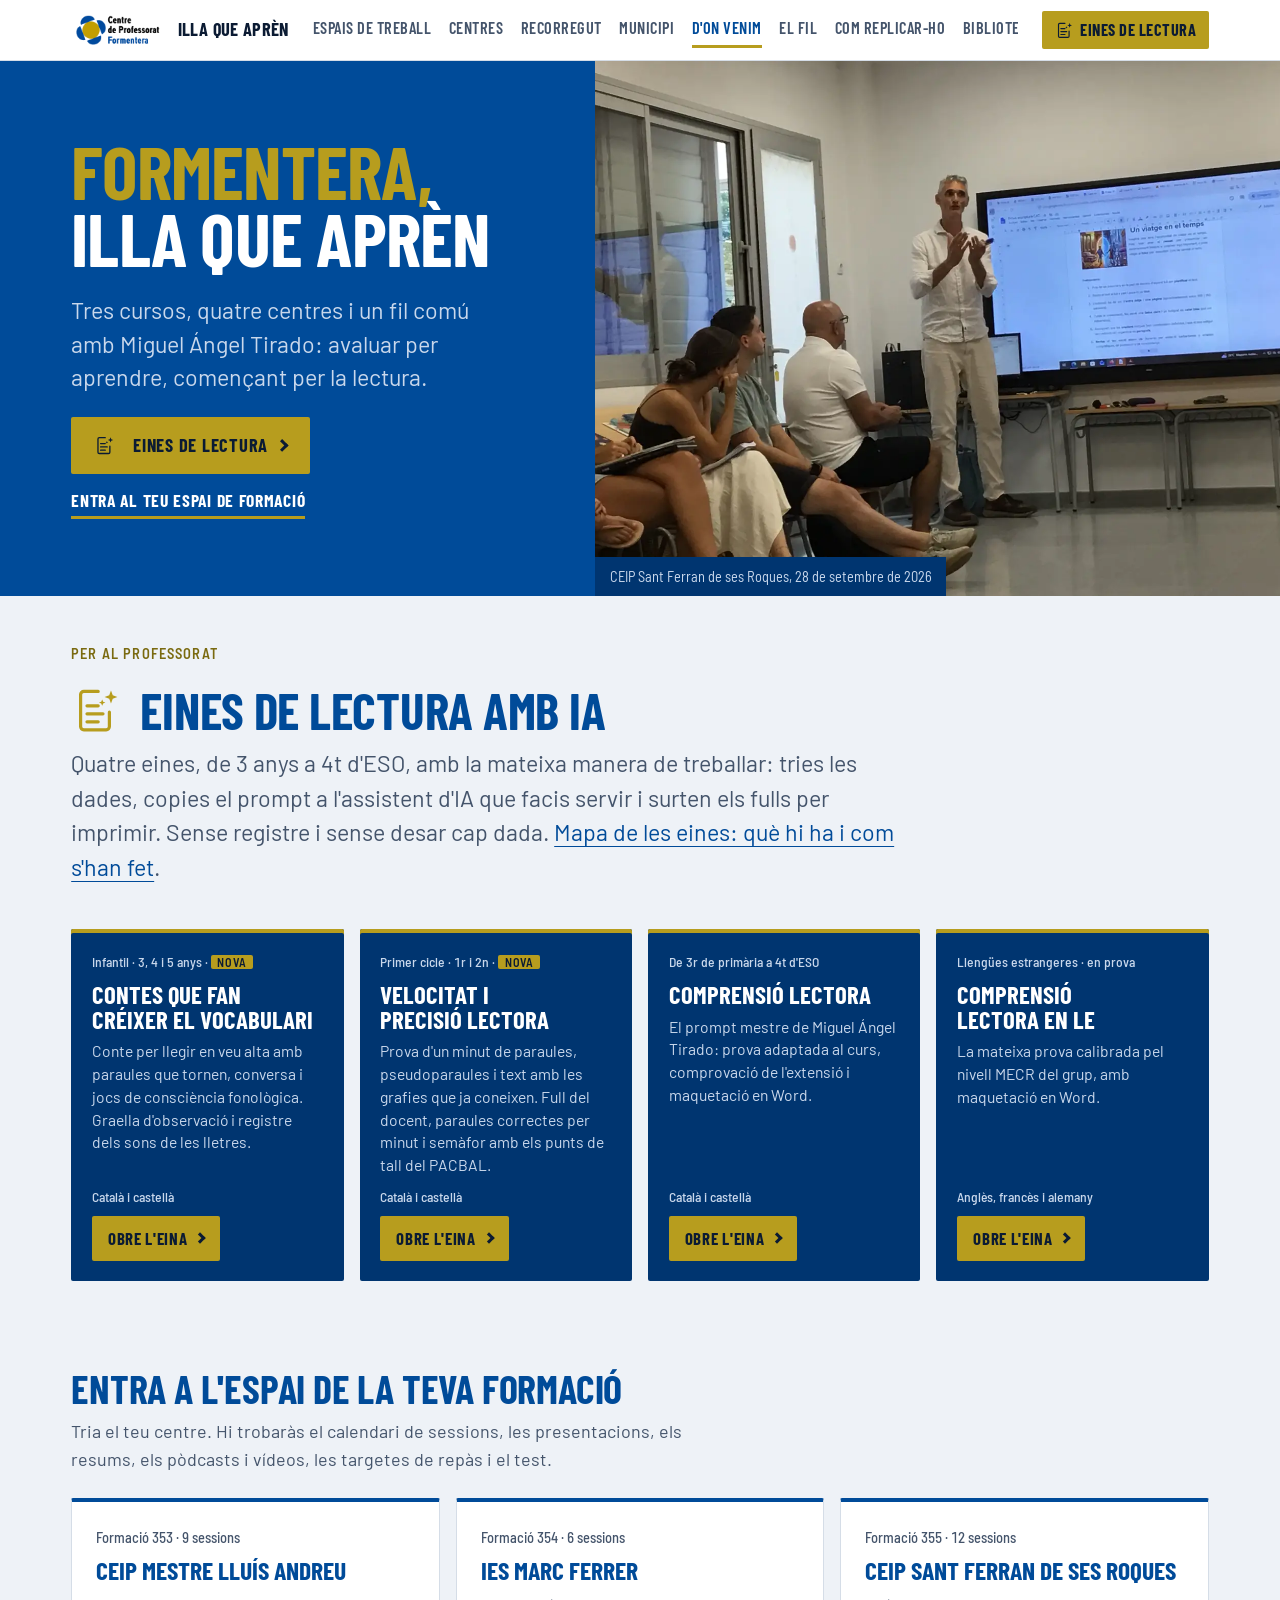
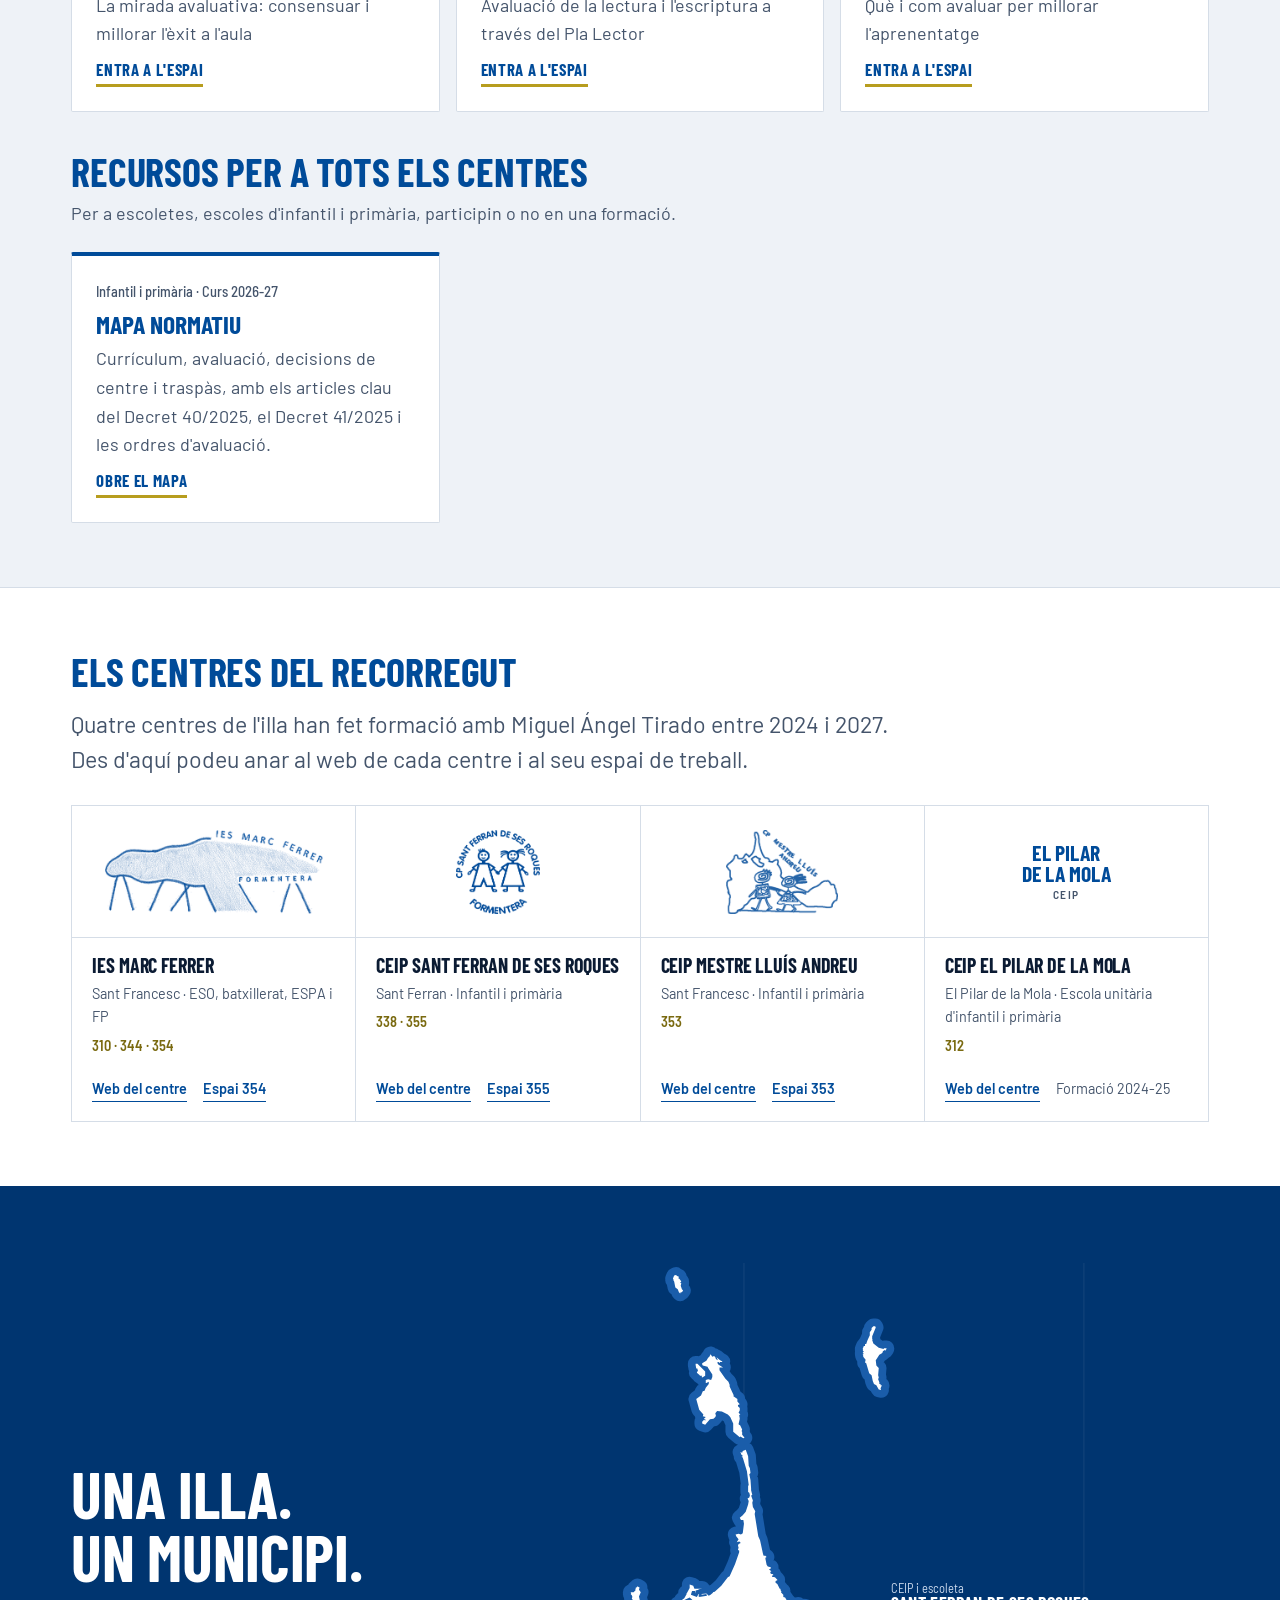
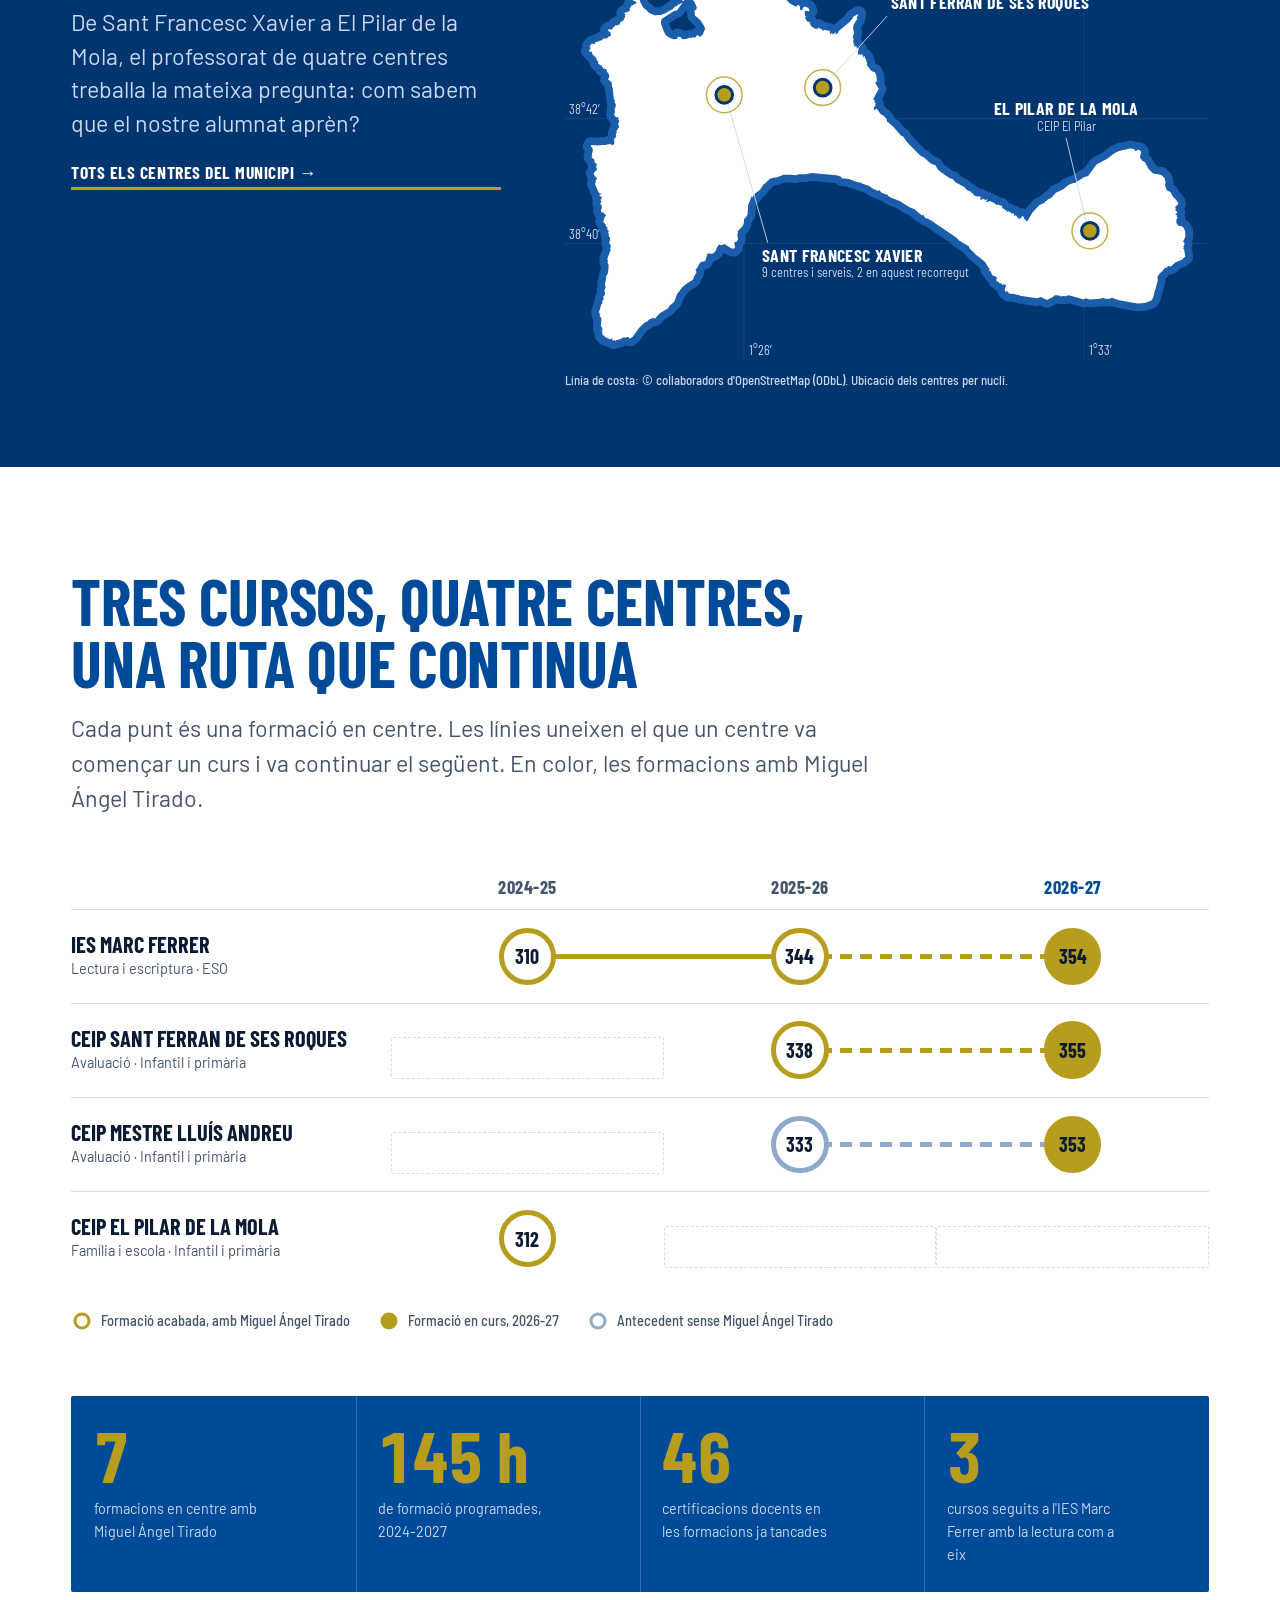
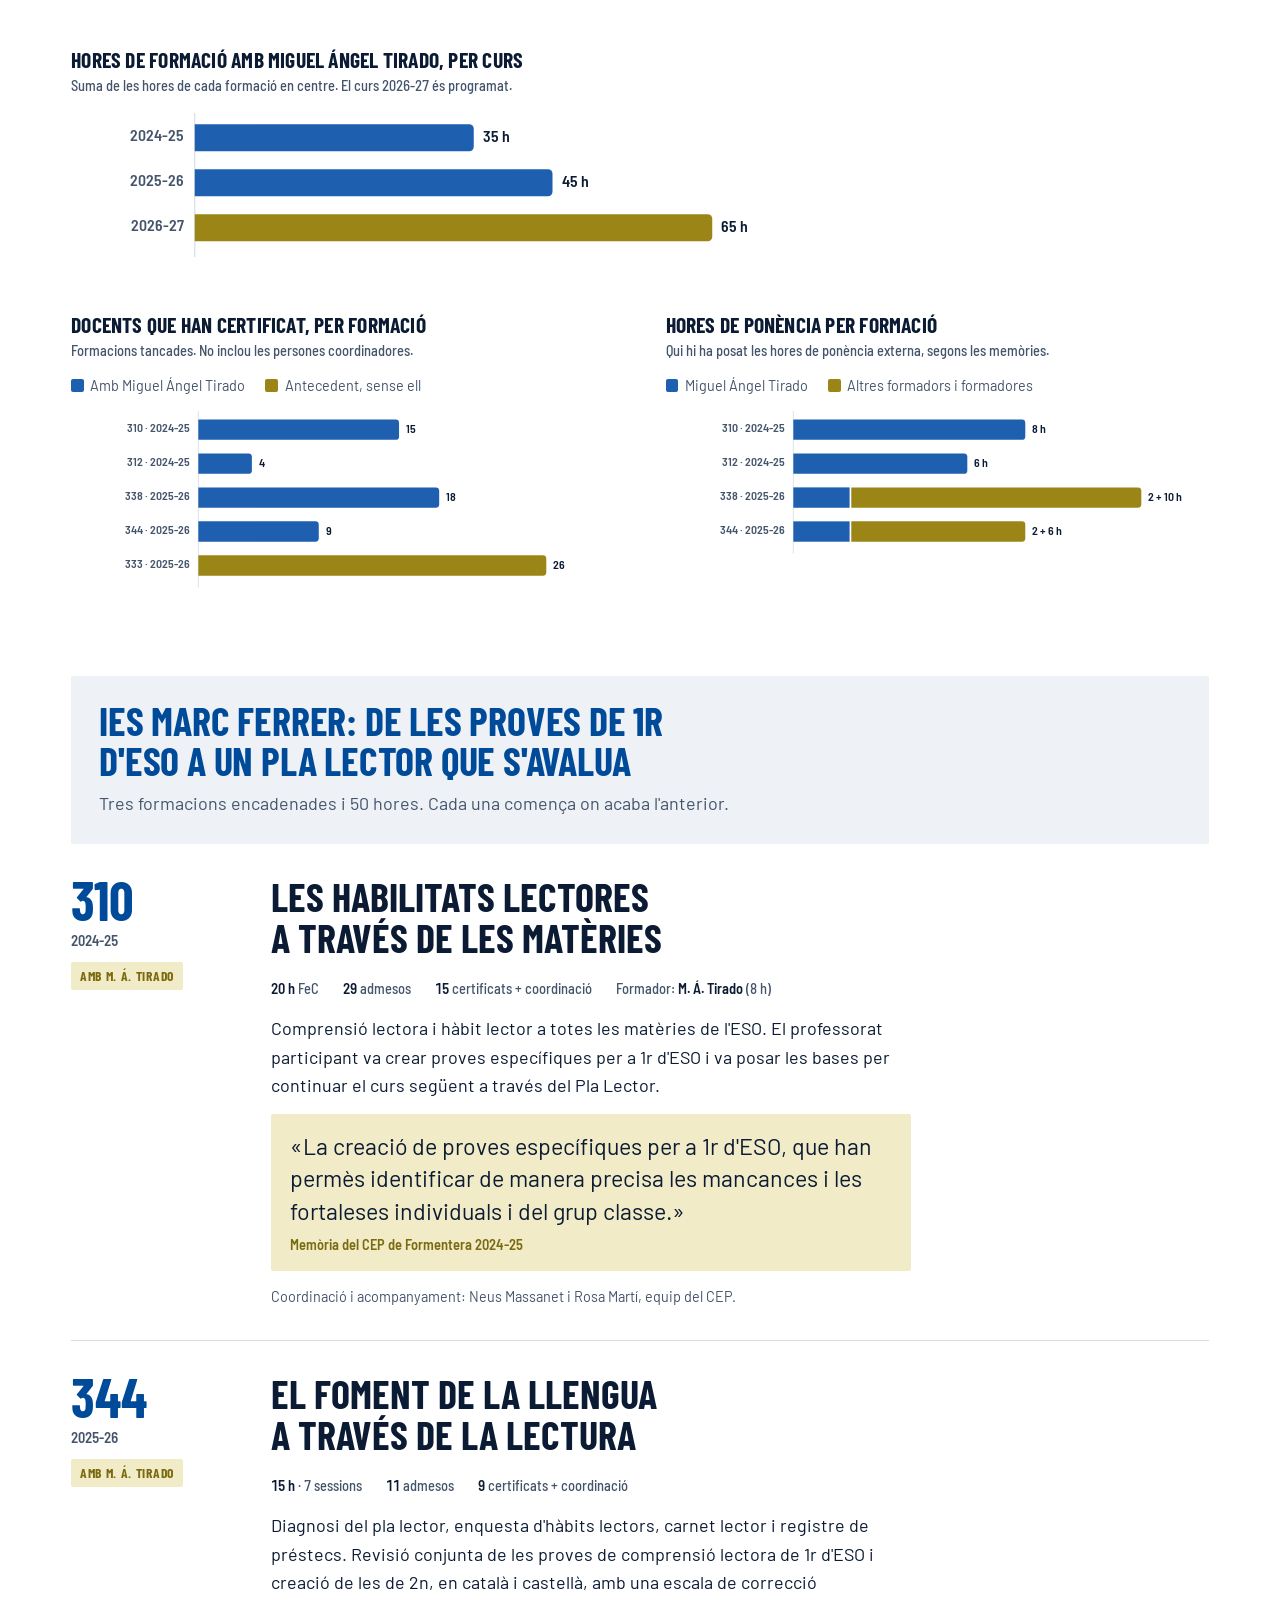
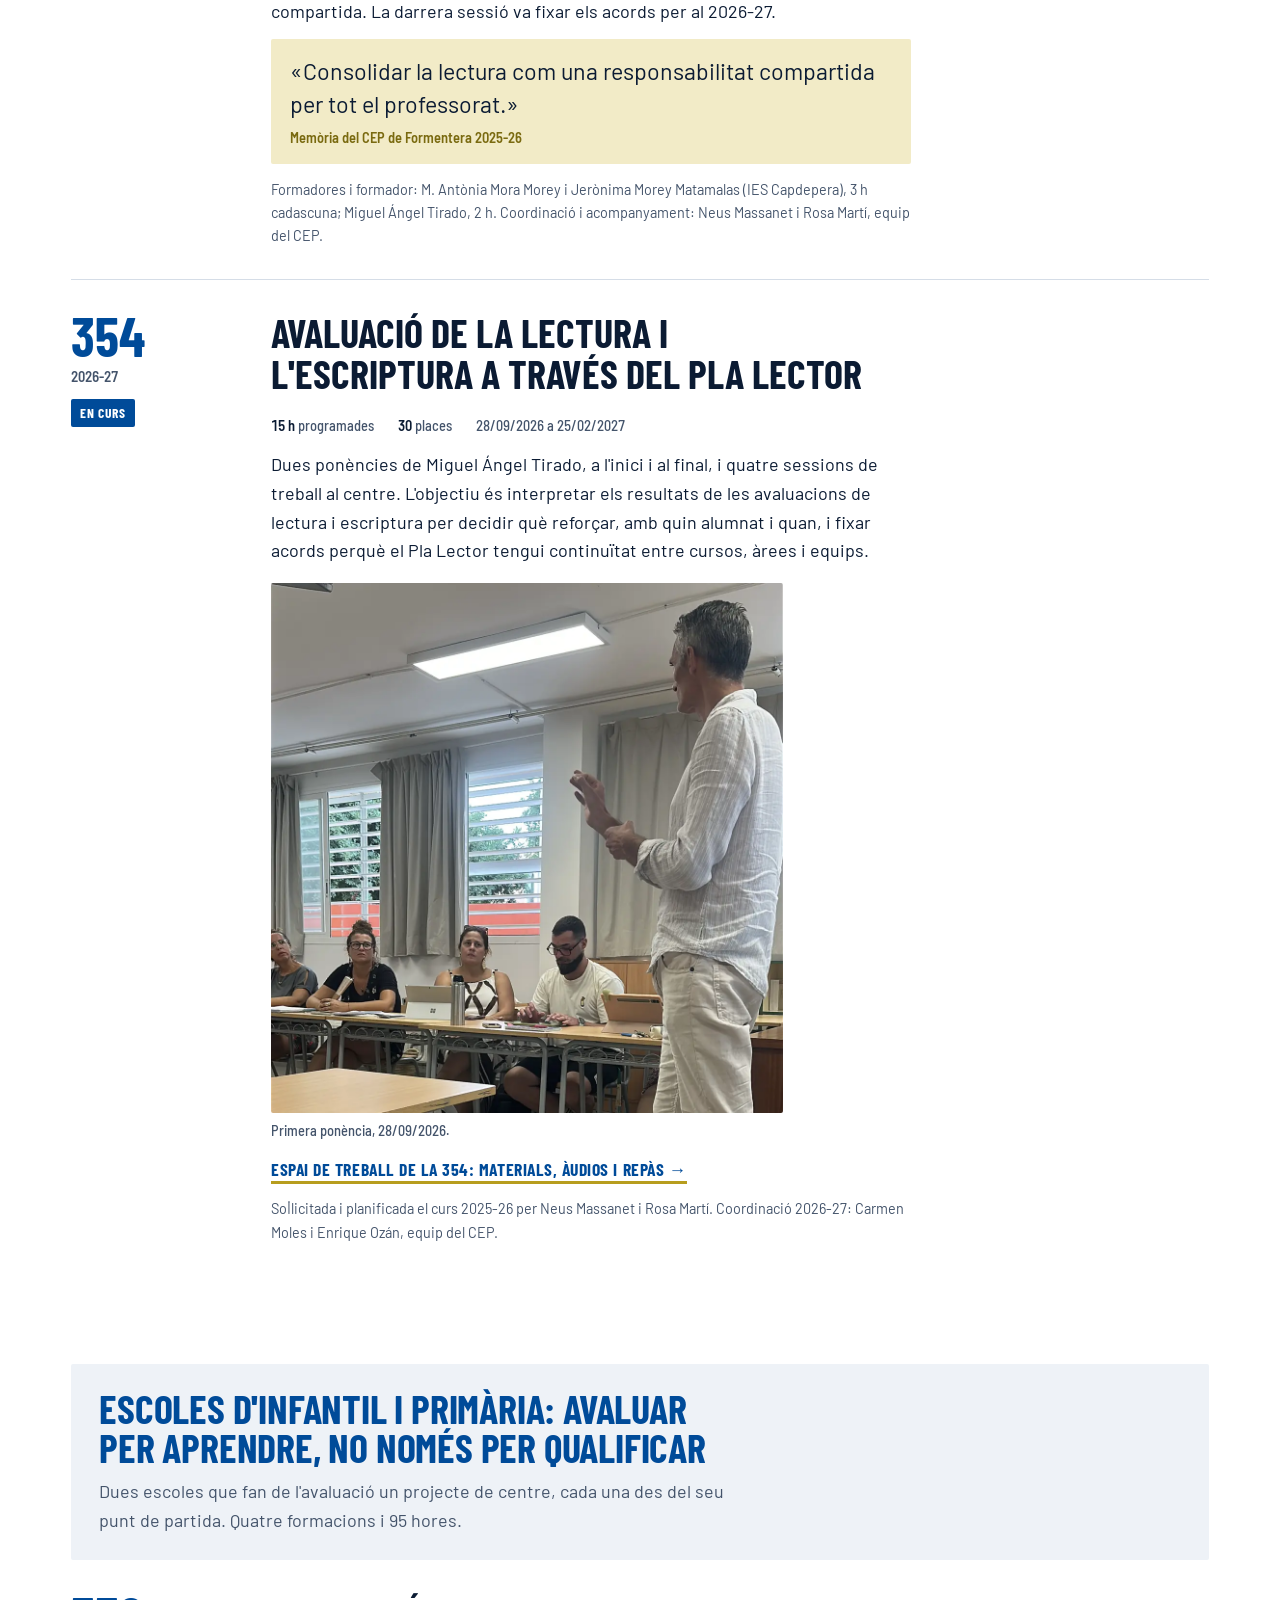
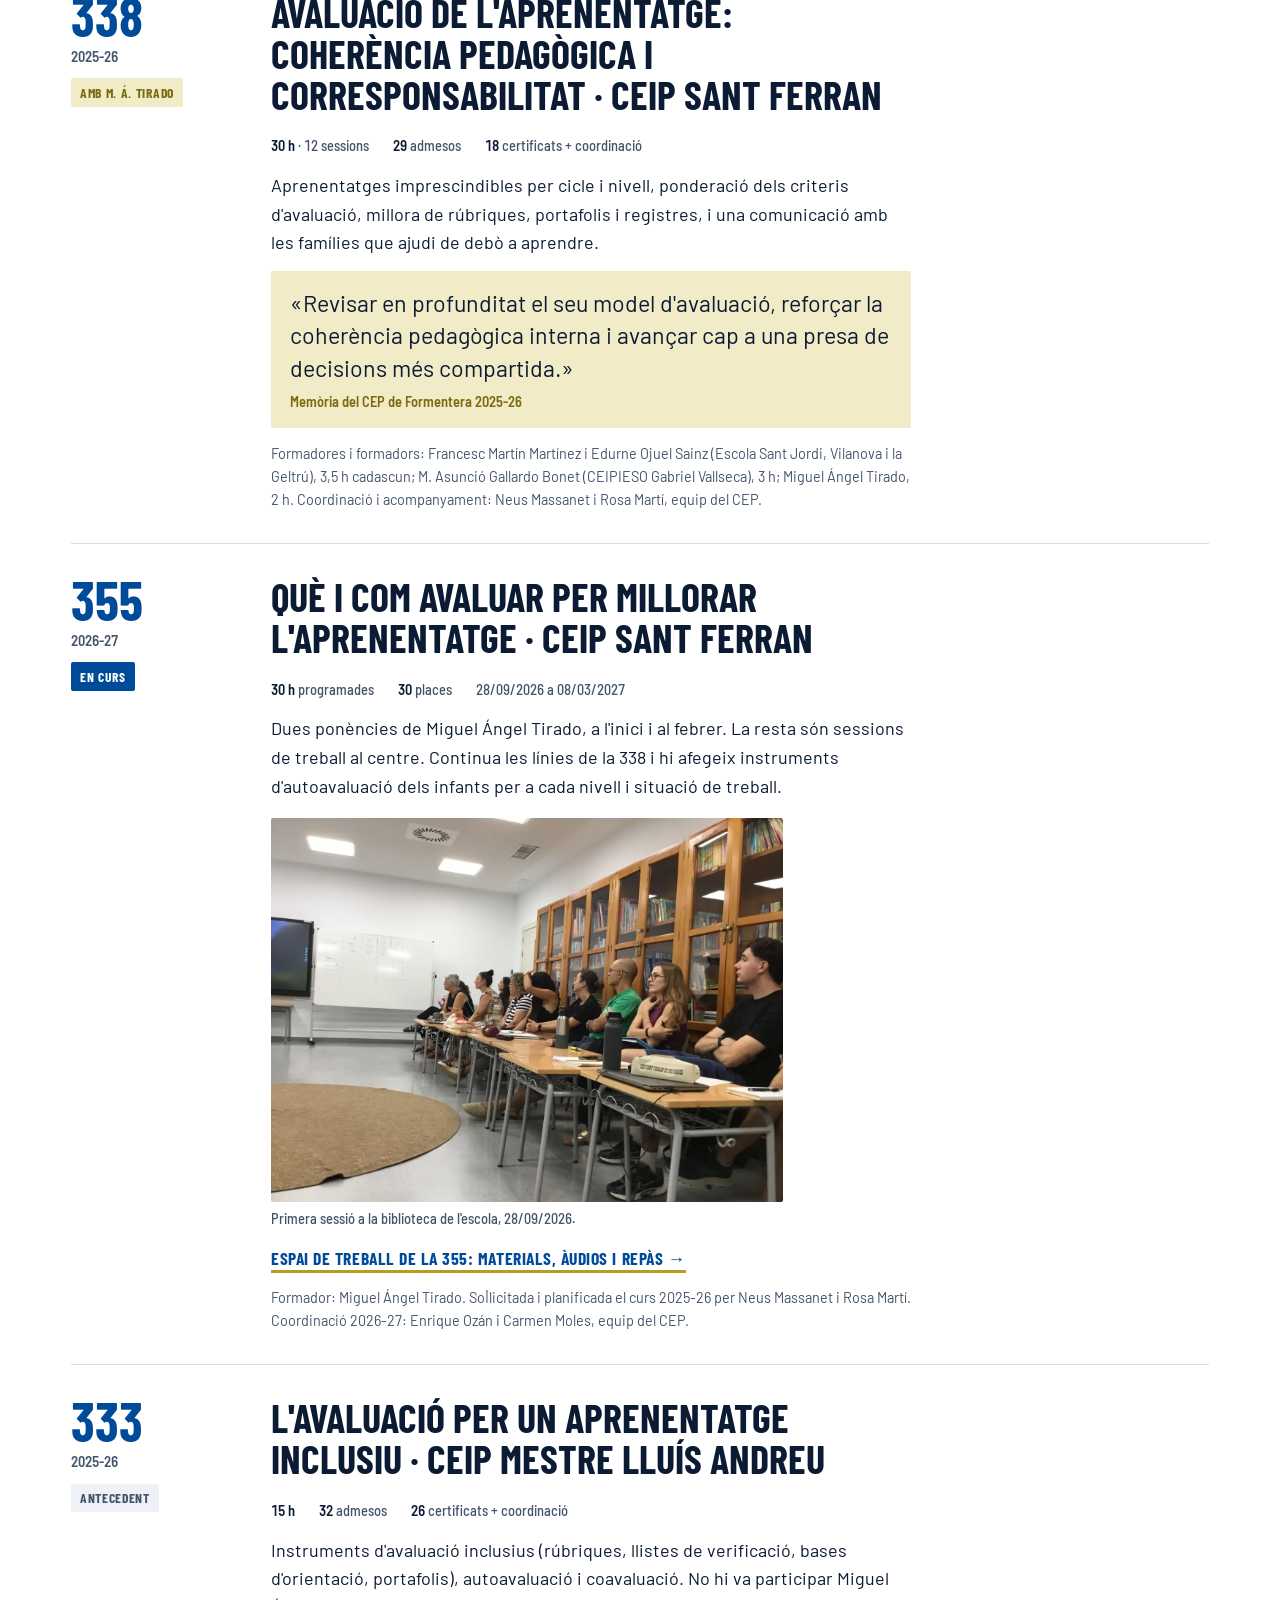
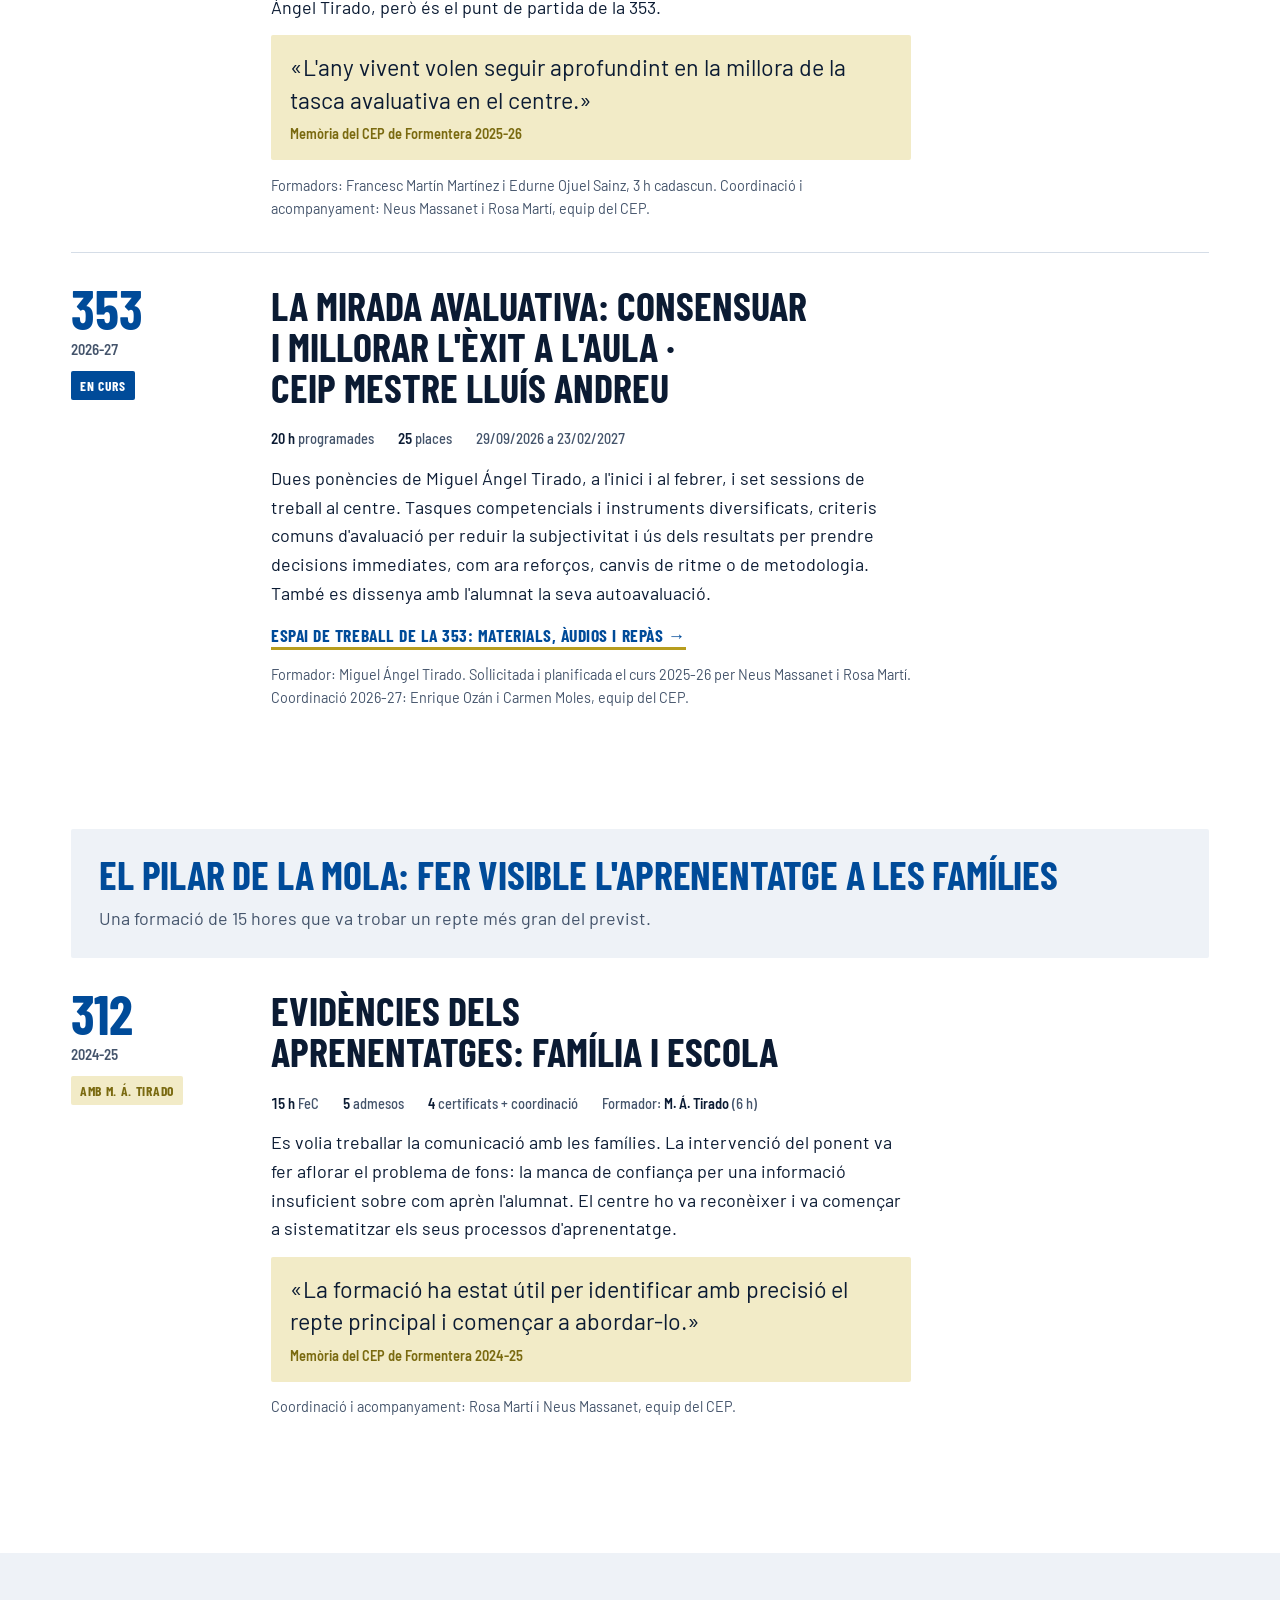
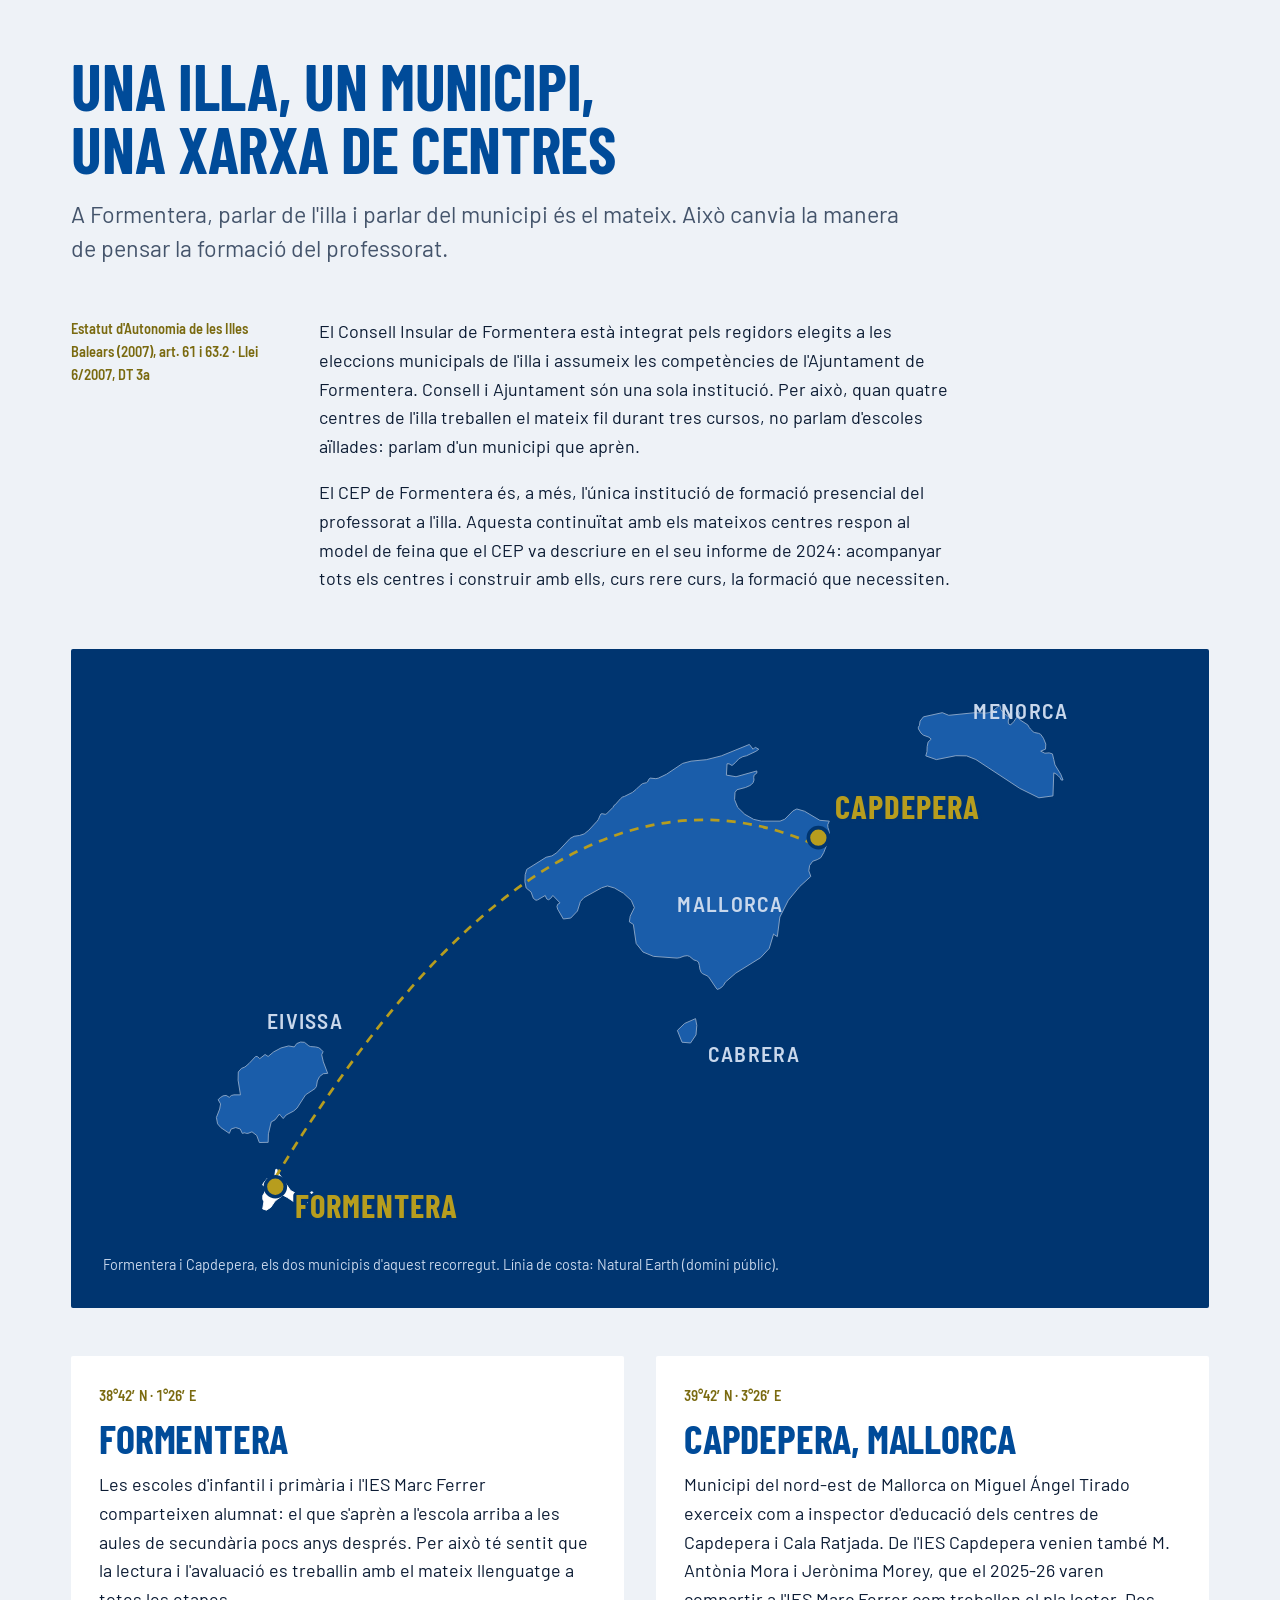
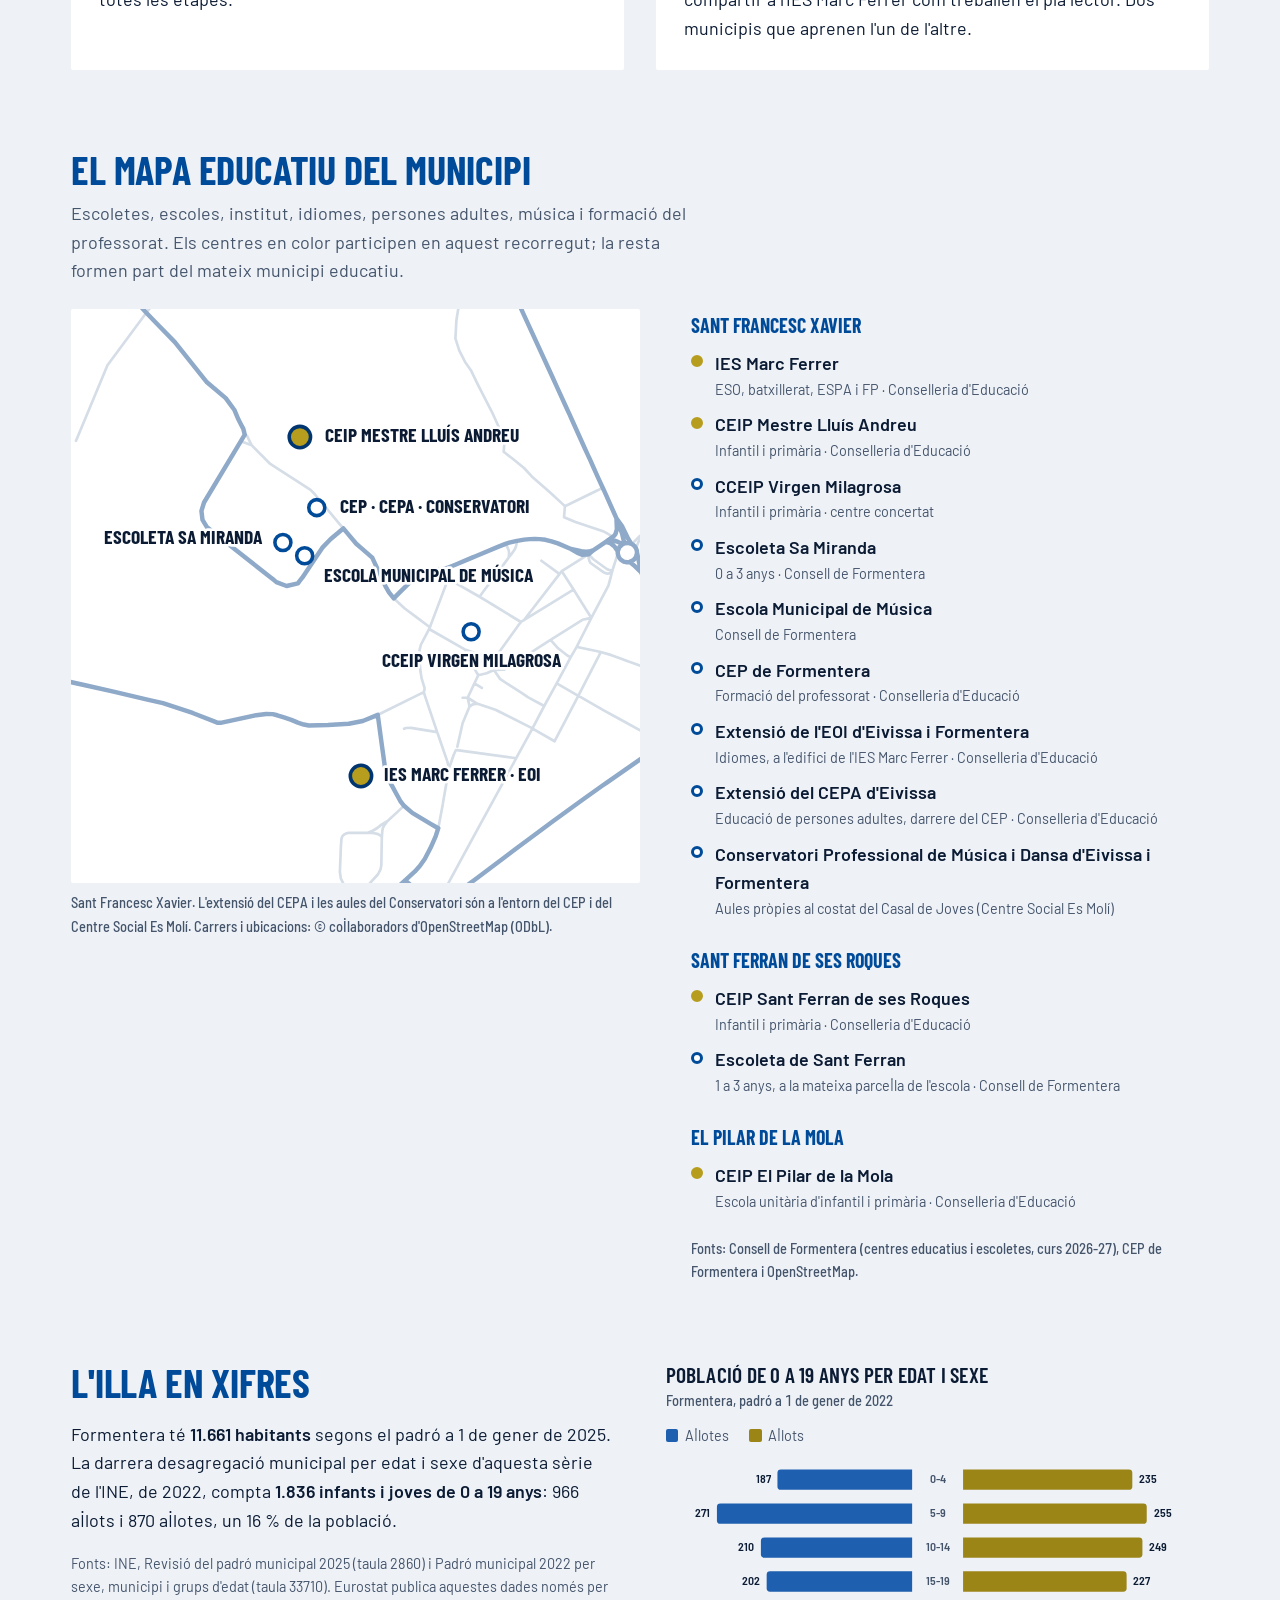
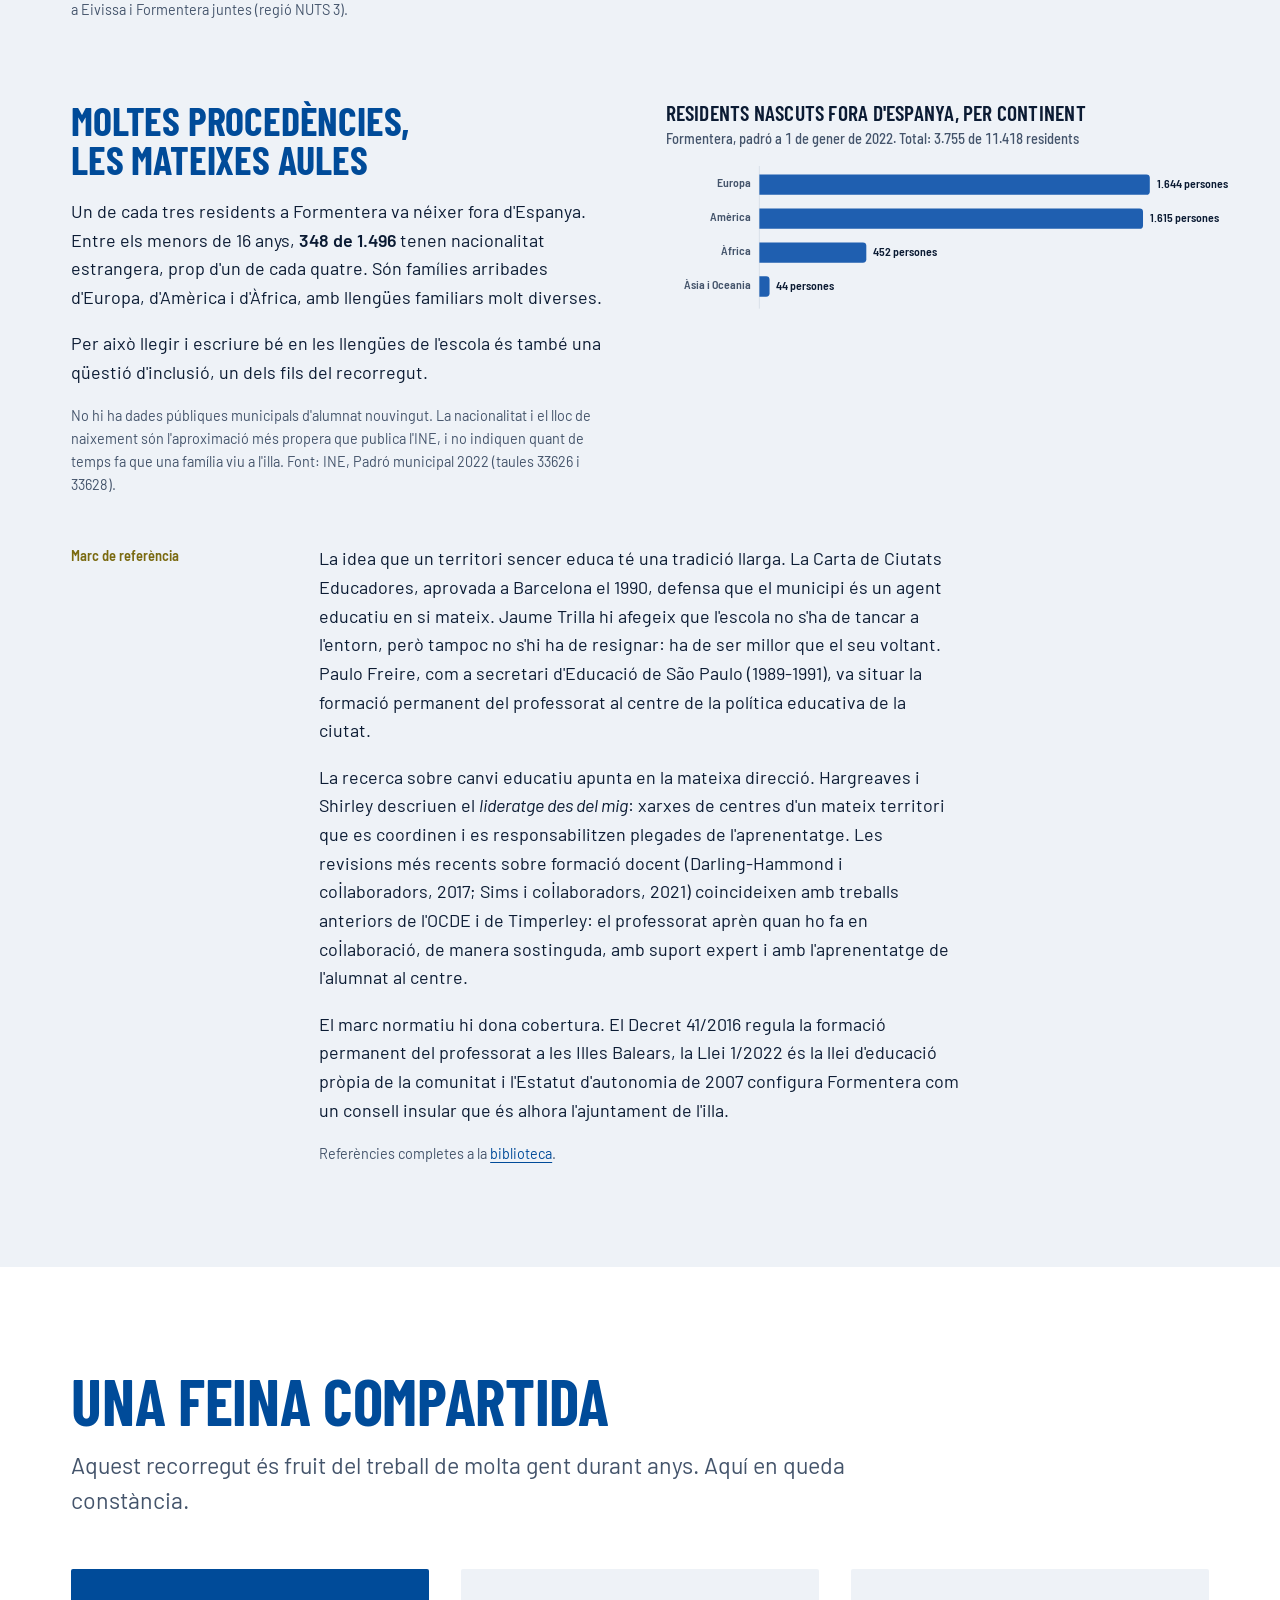
==== commit 179ffe23: "PACBAL i Ripoll a les eines de primer cicle i infantil; mapa de les eines - eina-primer-cicle v0.2: " ====
--- a/index.html
+++ b/index.html
@@ -49,7 +49,7 @@
     <h2 id="prof-t" class="prof-kicker">Per al professorat</h2>
     <div id="eines" class="eines-head">
       <h3 class="eina-t"><svg class="ia-ico ia-big" viewBox="0 0 32 32" aria-hidden="true" fill="none" stroke="currentColor" stroke-width="2" stroke-linecap="round" stroke-linejoin="round"><path d="M17 4H8a2 2 0 0 0-2 2v20a2 2 0 0 0 2 2h14a2 2 0 0 0 2-2v-9"/><path d="M10 13h7M10 18h10M10 23h7"/><path d="M25 3.5l1.1 2.9 2.9 1.1-2.9 1.1L25 11.5l-1.1-2.9L21 7.5l2.9-1.1z" fill="currentColor" stroke="none"/><path d="M19.5 9l.6 1.4 1.4.6-1.4.6-.6 1.4-.6-1.4-1.4-.6 1.4-.6z" fill="currentColor" stroke="none"/></svg>Eines de lectura amb IA</h3>
-      <p>Quatre eines, de 3 anys a 4t d'ESO, amb la mateixa manera de treballar: tries les dades, copies el prompt a l'assistent d'IA que facis servir i surten els fulls per imprimir. Sense registre i sense desar cap dada.</p>
+      <p>Quatre eines, de 3 anys a 4t d'ESO, amb la mateixa manera de treballar: tries les dades, copies el prompt a l'assistent d'IA que facis servir i surten els fulls per imprimir. Sense registre i sense desar cap dada. <a href="recursos/eines/">Mapa de les eines: què hi ha i com s'han fet</a>.</p>
     </div>
     <ul class="eines">
       <li><a class="eina2" href="recursos/eina-infantil/">
@@ -62,7 +62,7 @@
       <li><a class="eina2" href="recursos/eina-primer-cicle/">
         <span class="eina2-e data">Primer cicle · 1r i 2n · <b>nova</b></span>
         <span class="eina2-t">Velocitat i precisió lectora</span>
-        <span class="eina2-p">Prova d'un minut de paraules, pseudoparaules i text amb les grafies que ja coneixen. Full del docent i càlcul de paraules correctes per minut.</span>
+        <span class="eina2-p">Prova d'un minut de paraules, pseudoparaules i text amb les grafies que ja coneixen. Full del docent, paraules correctes per minut i semàfor amb els punts de tall del PACBAL.</span>
         <span class="eina2-f data">Català i castellà</span>
         <span class="eina2-go">Obre l'eina</span>
       </a></li>
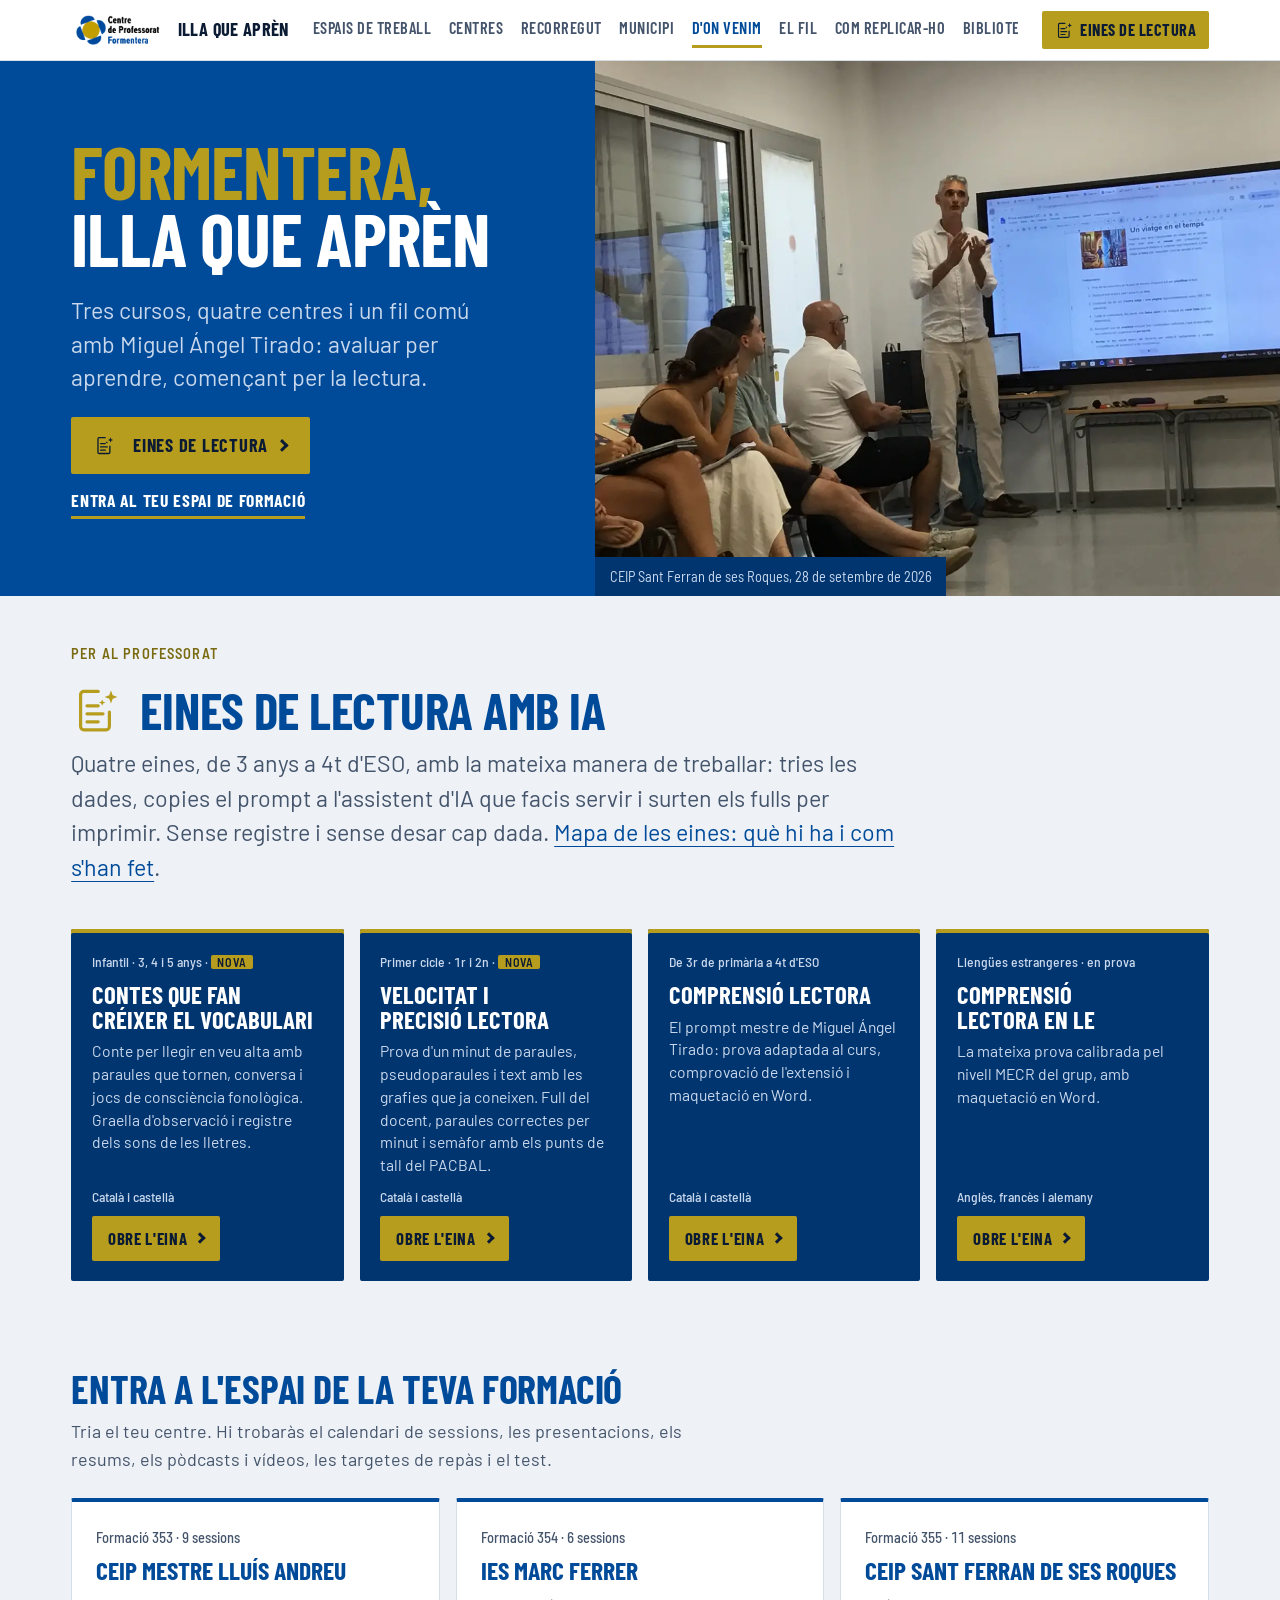
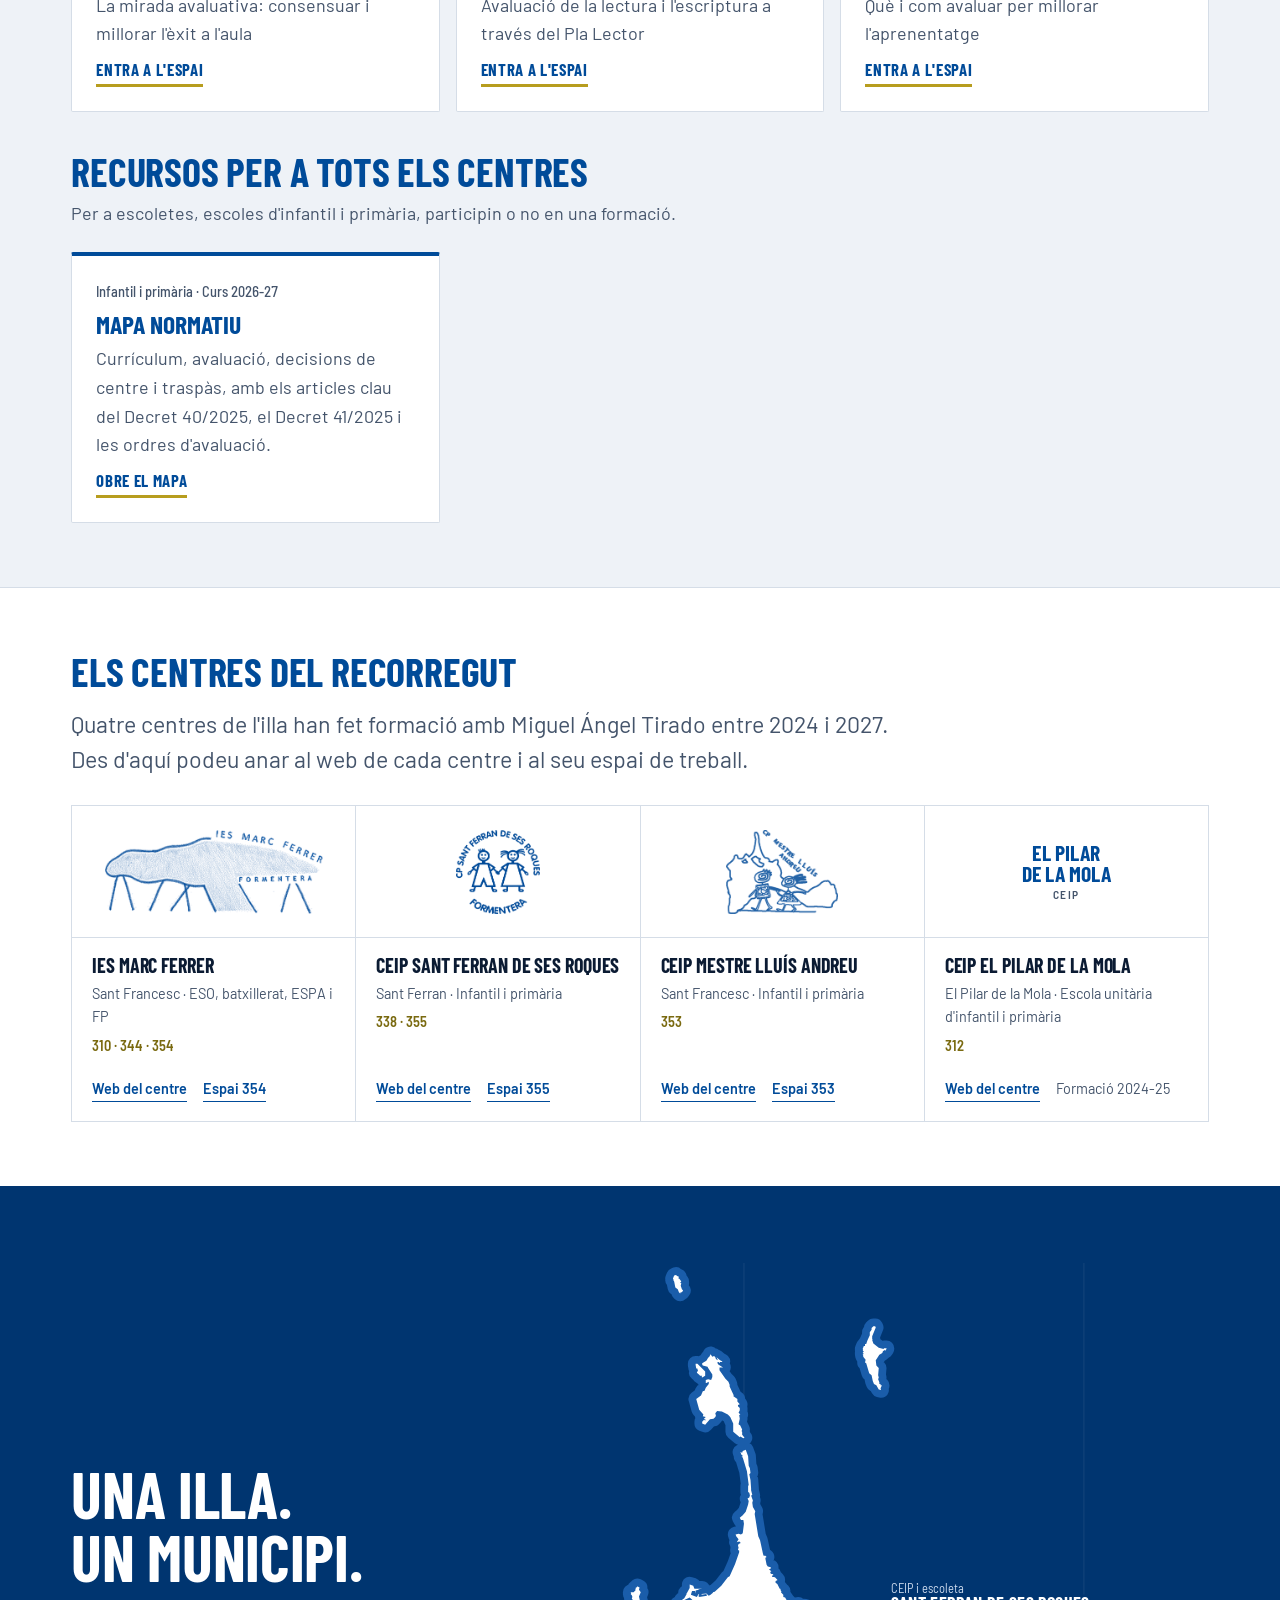
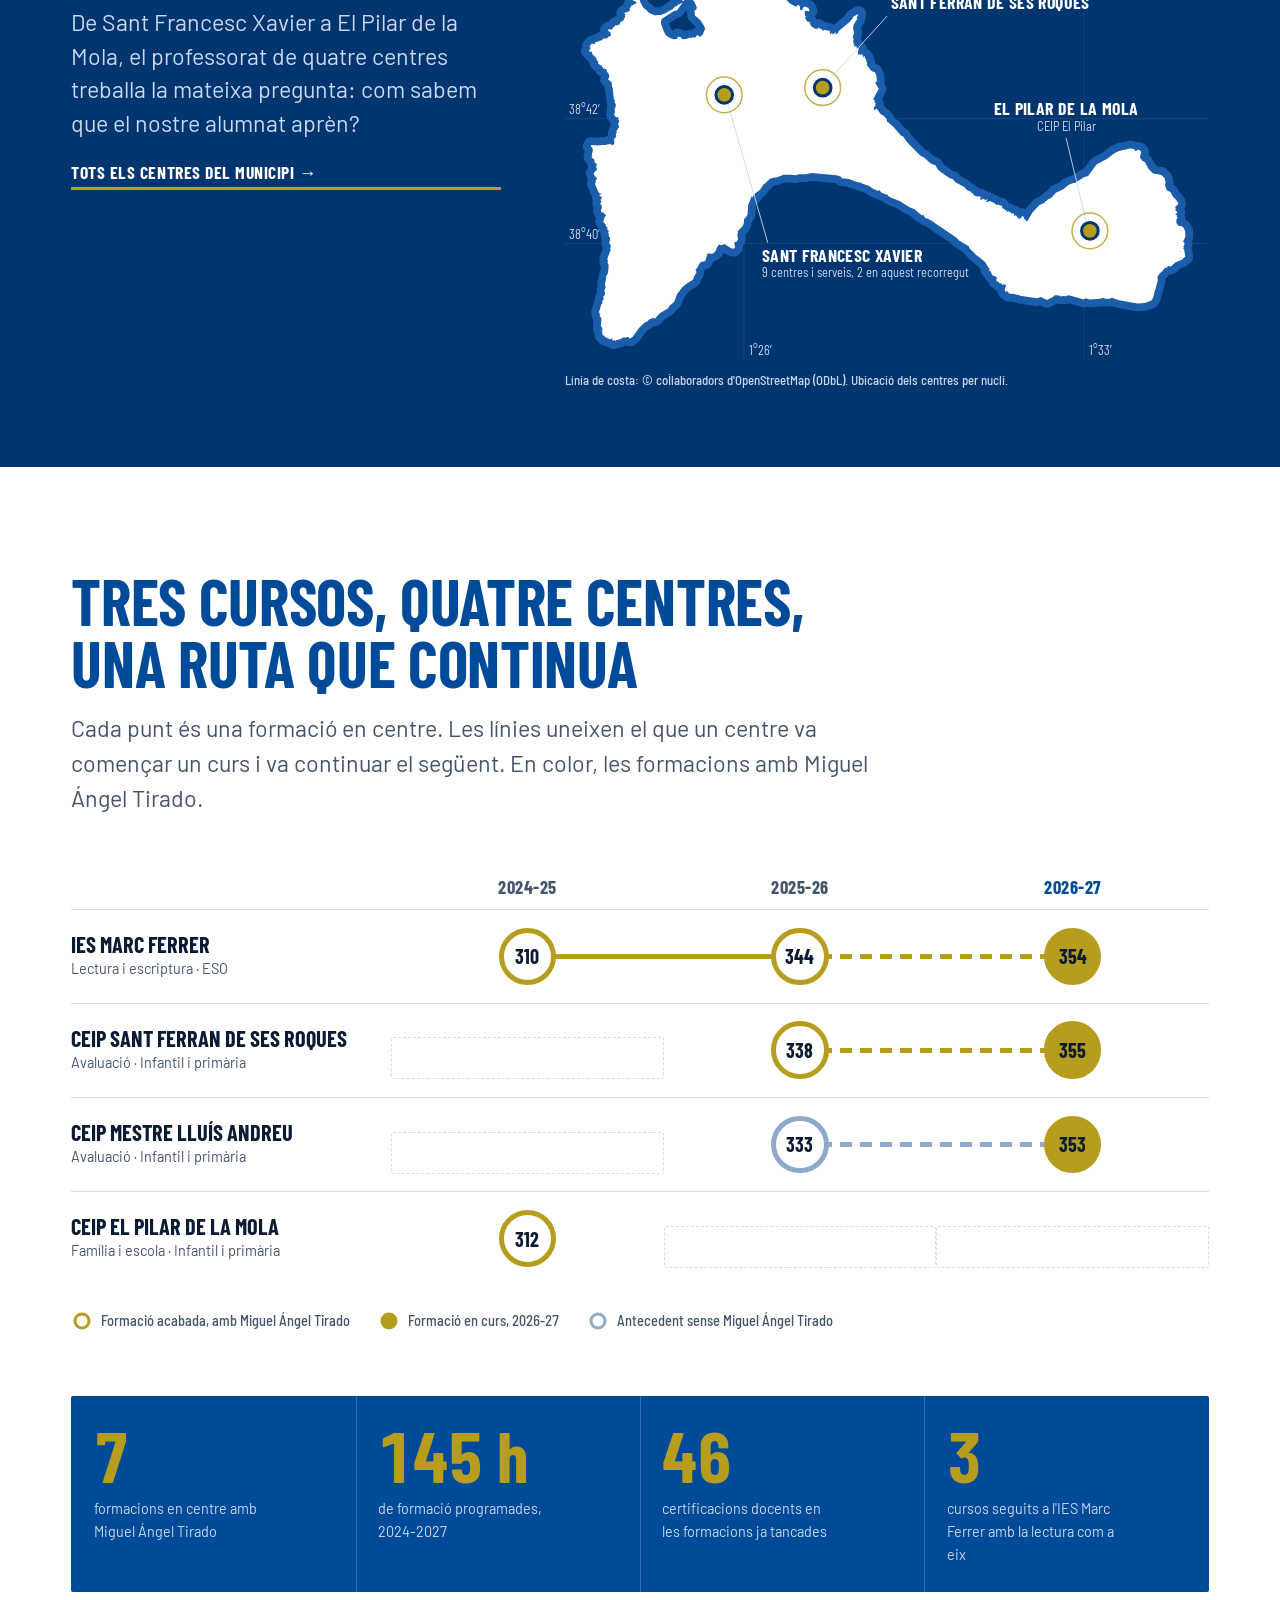
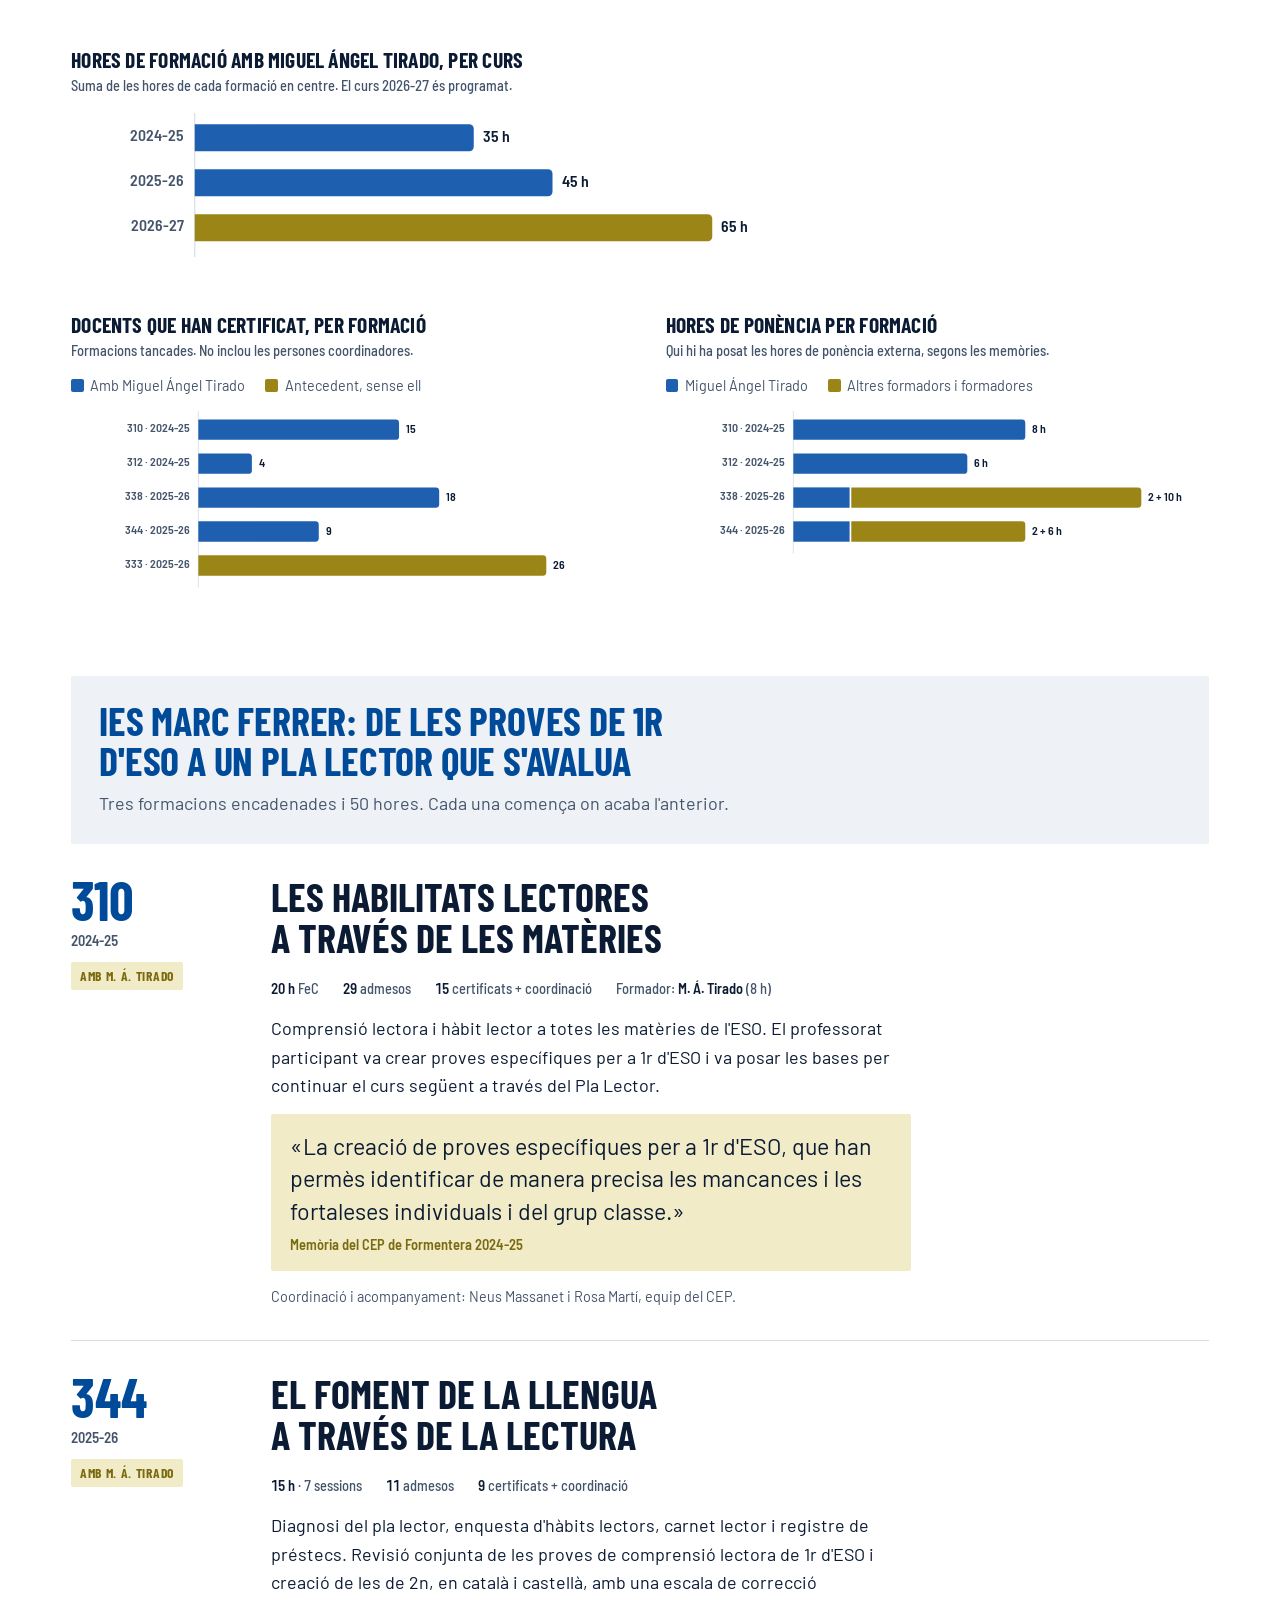
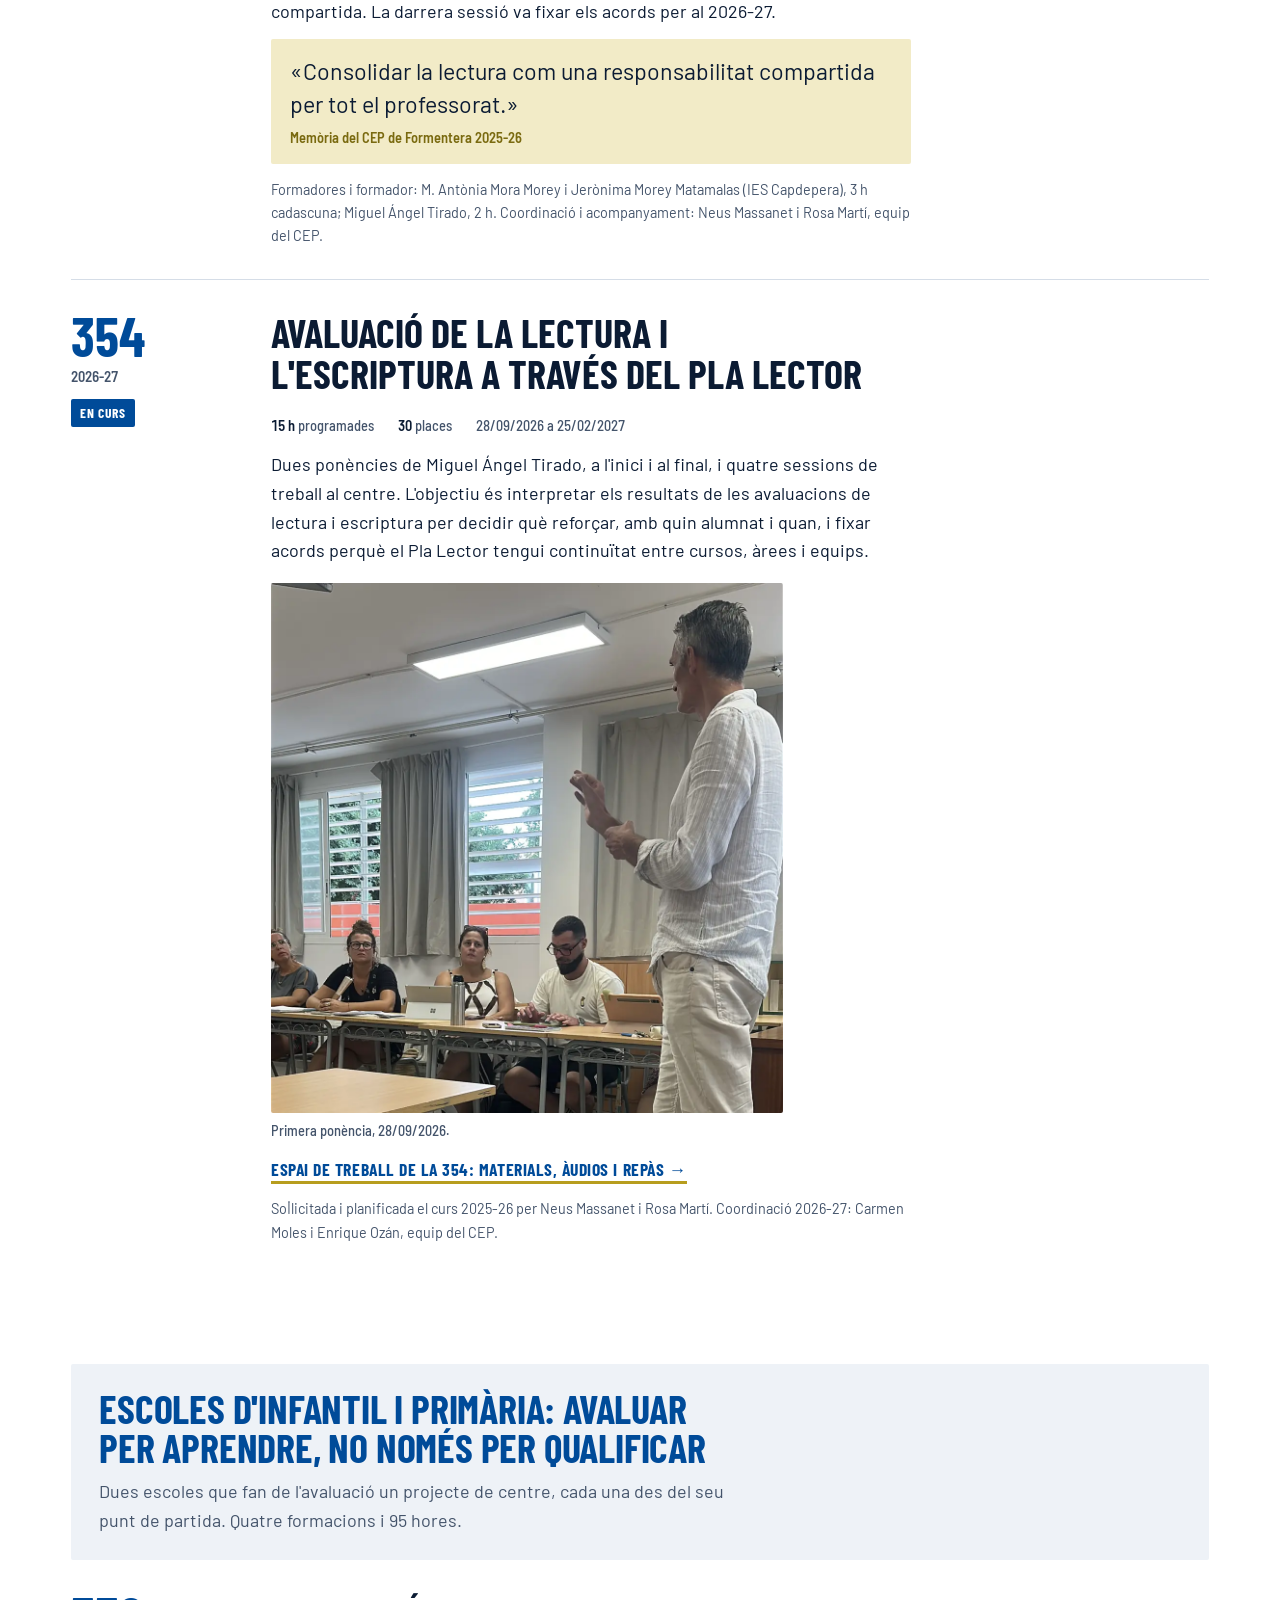
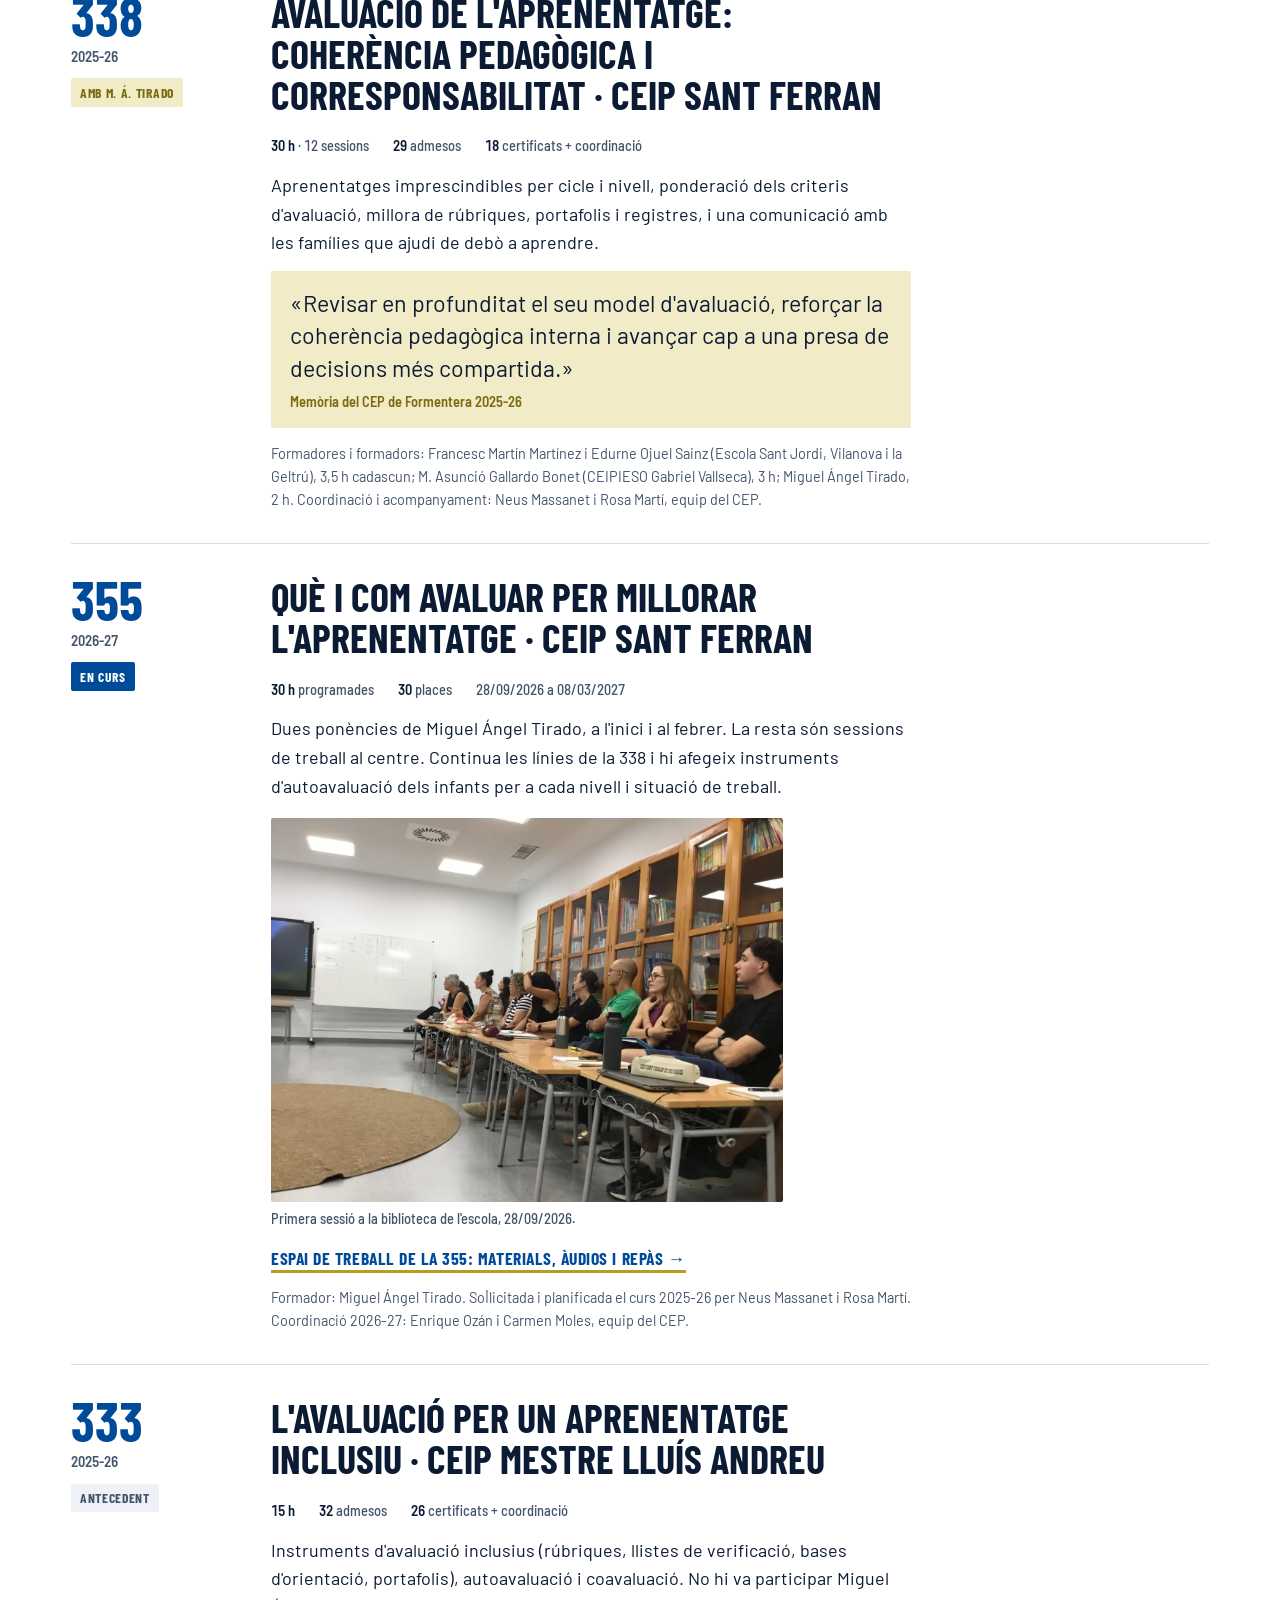
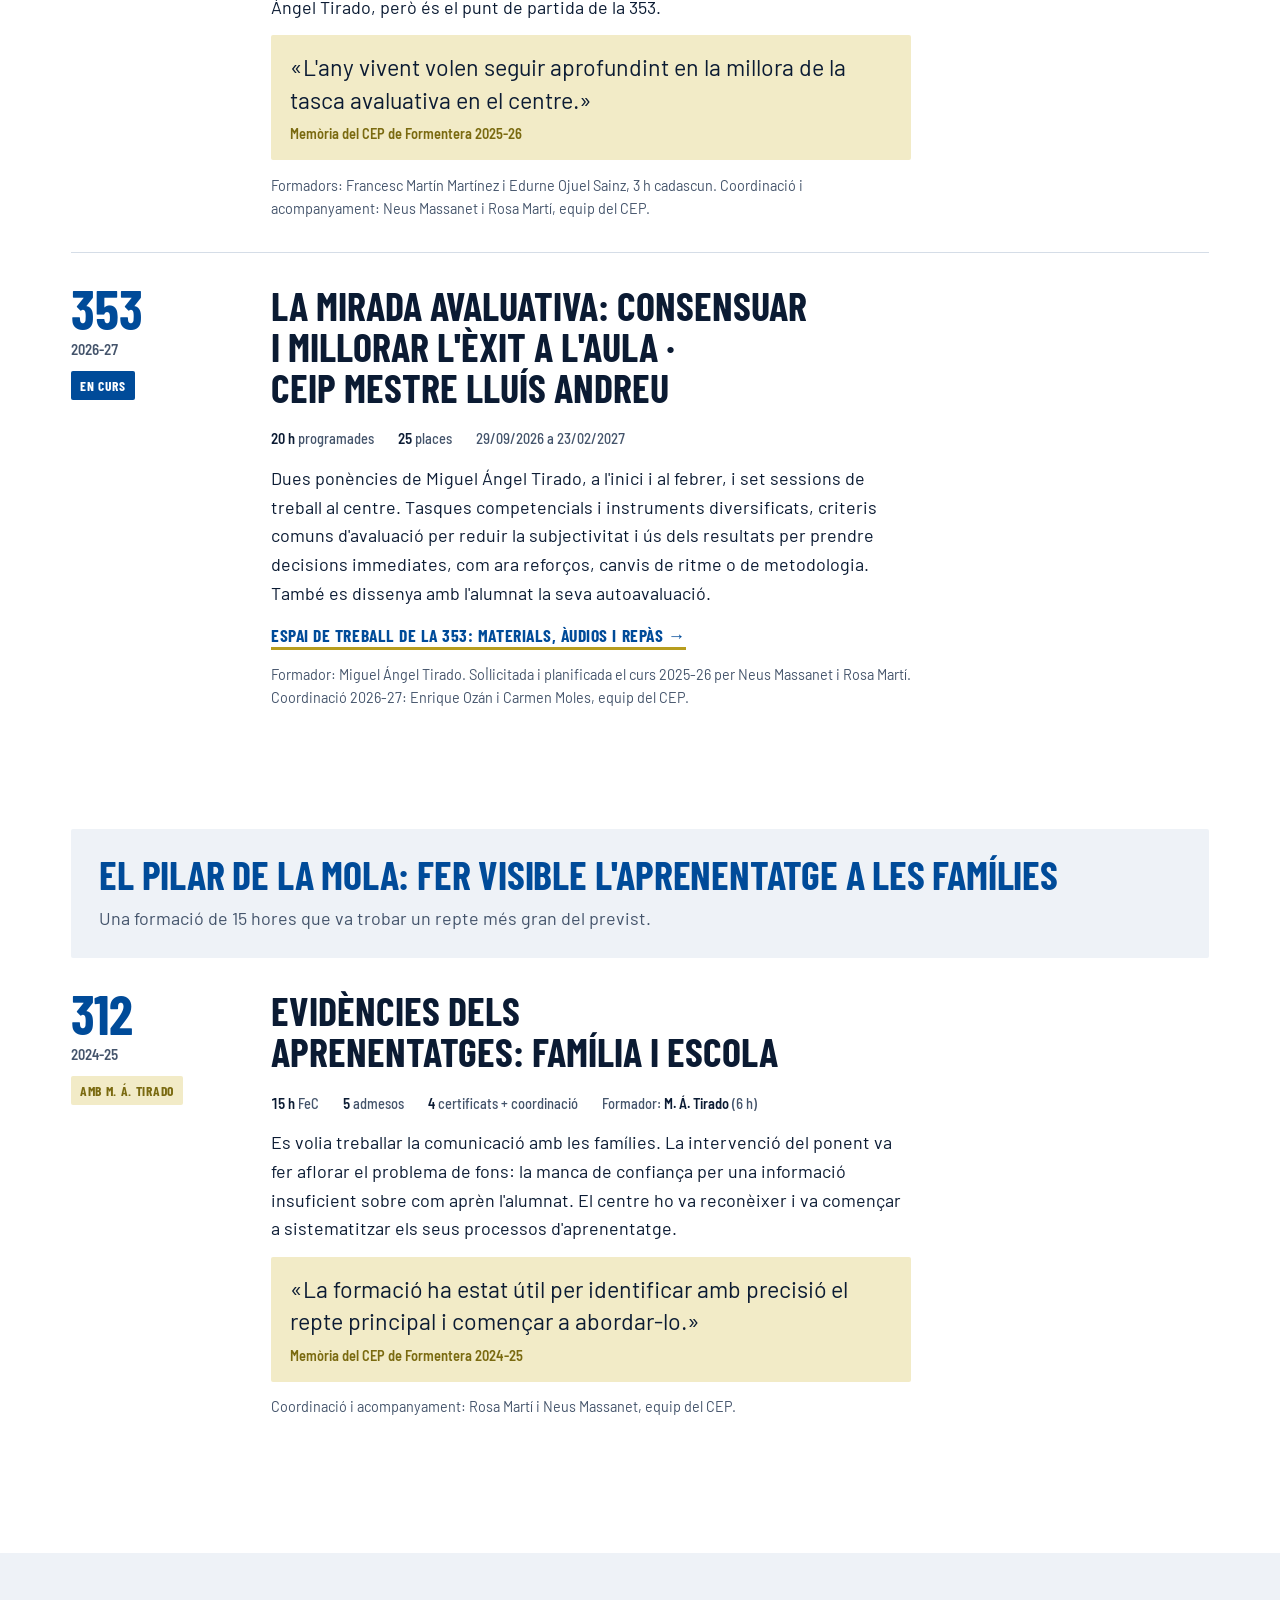
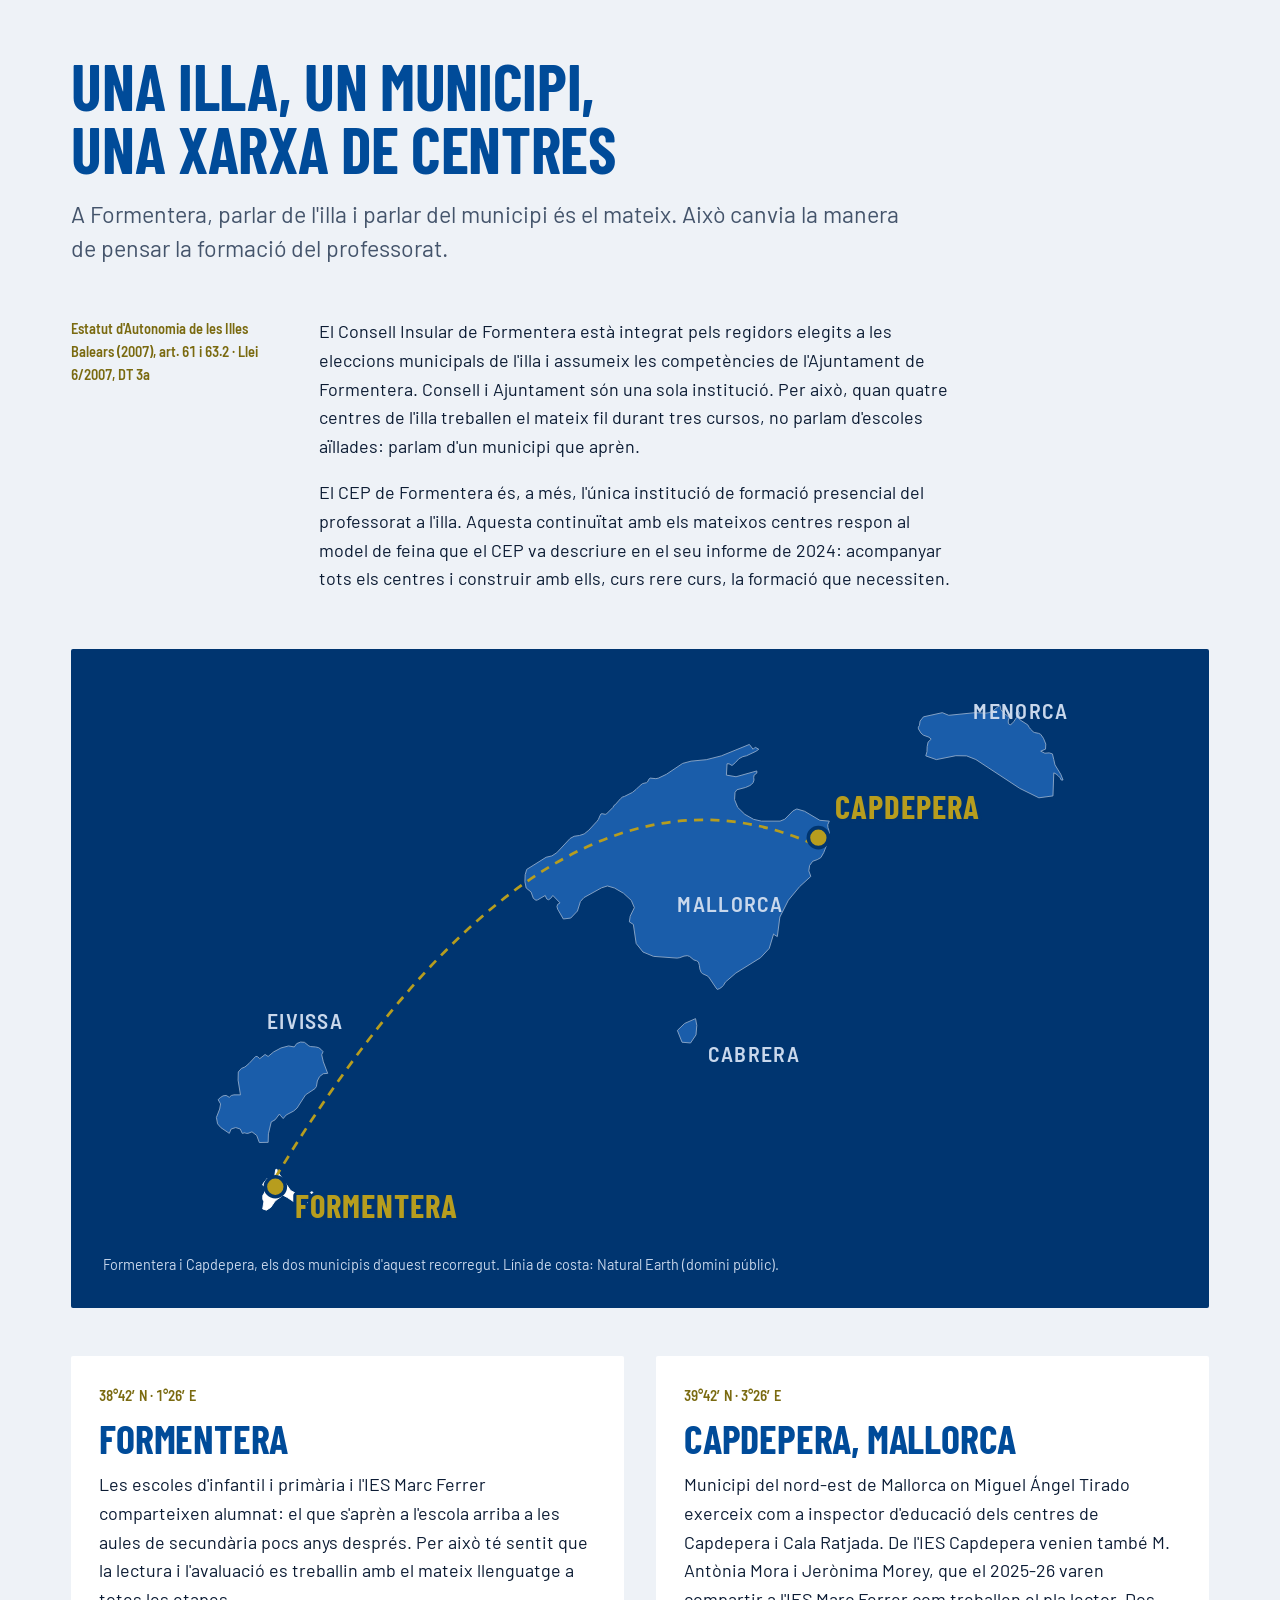
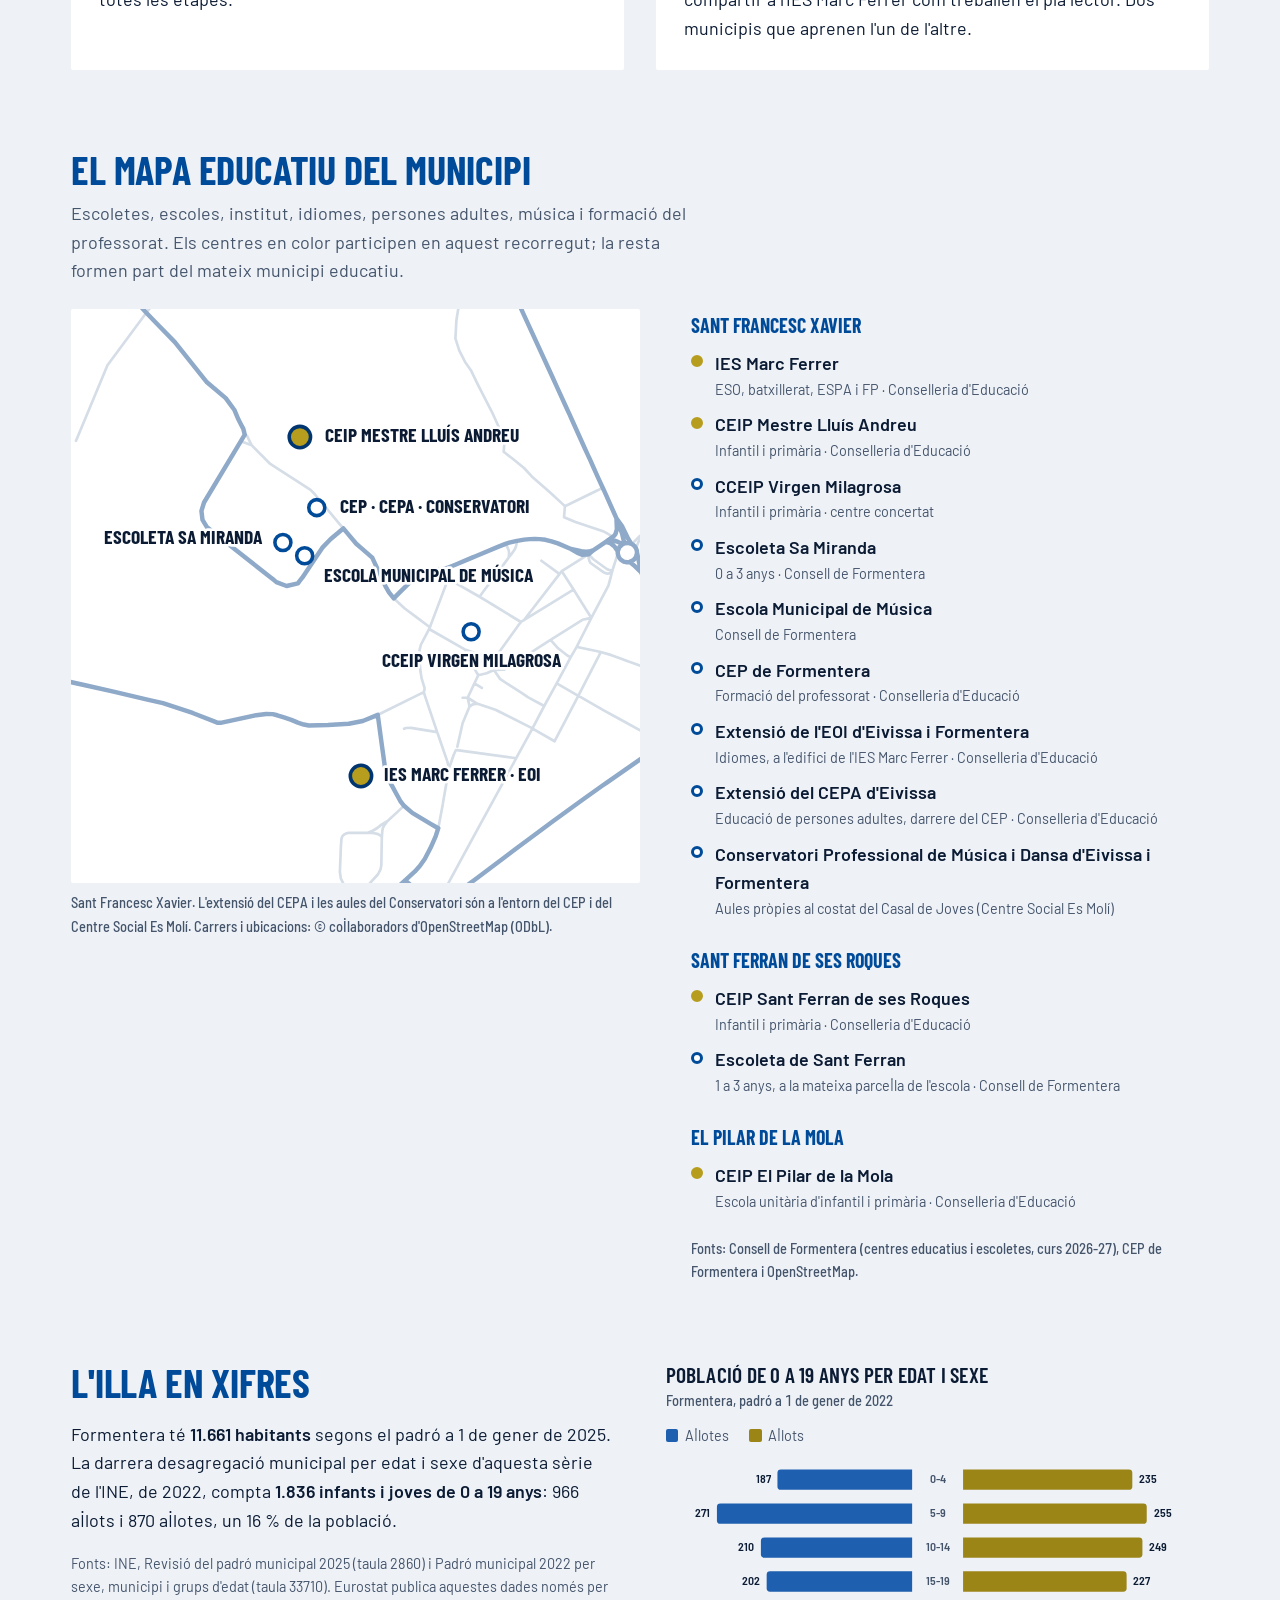
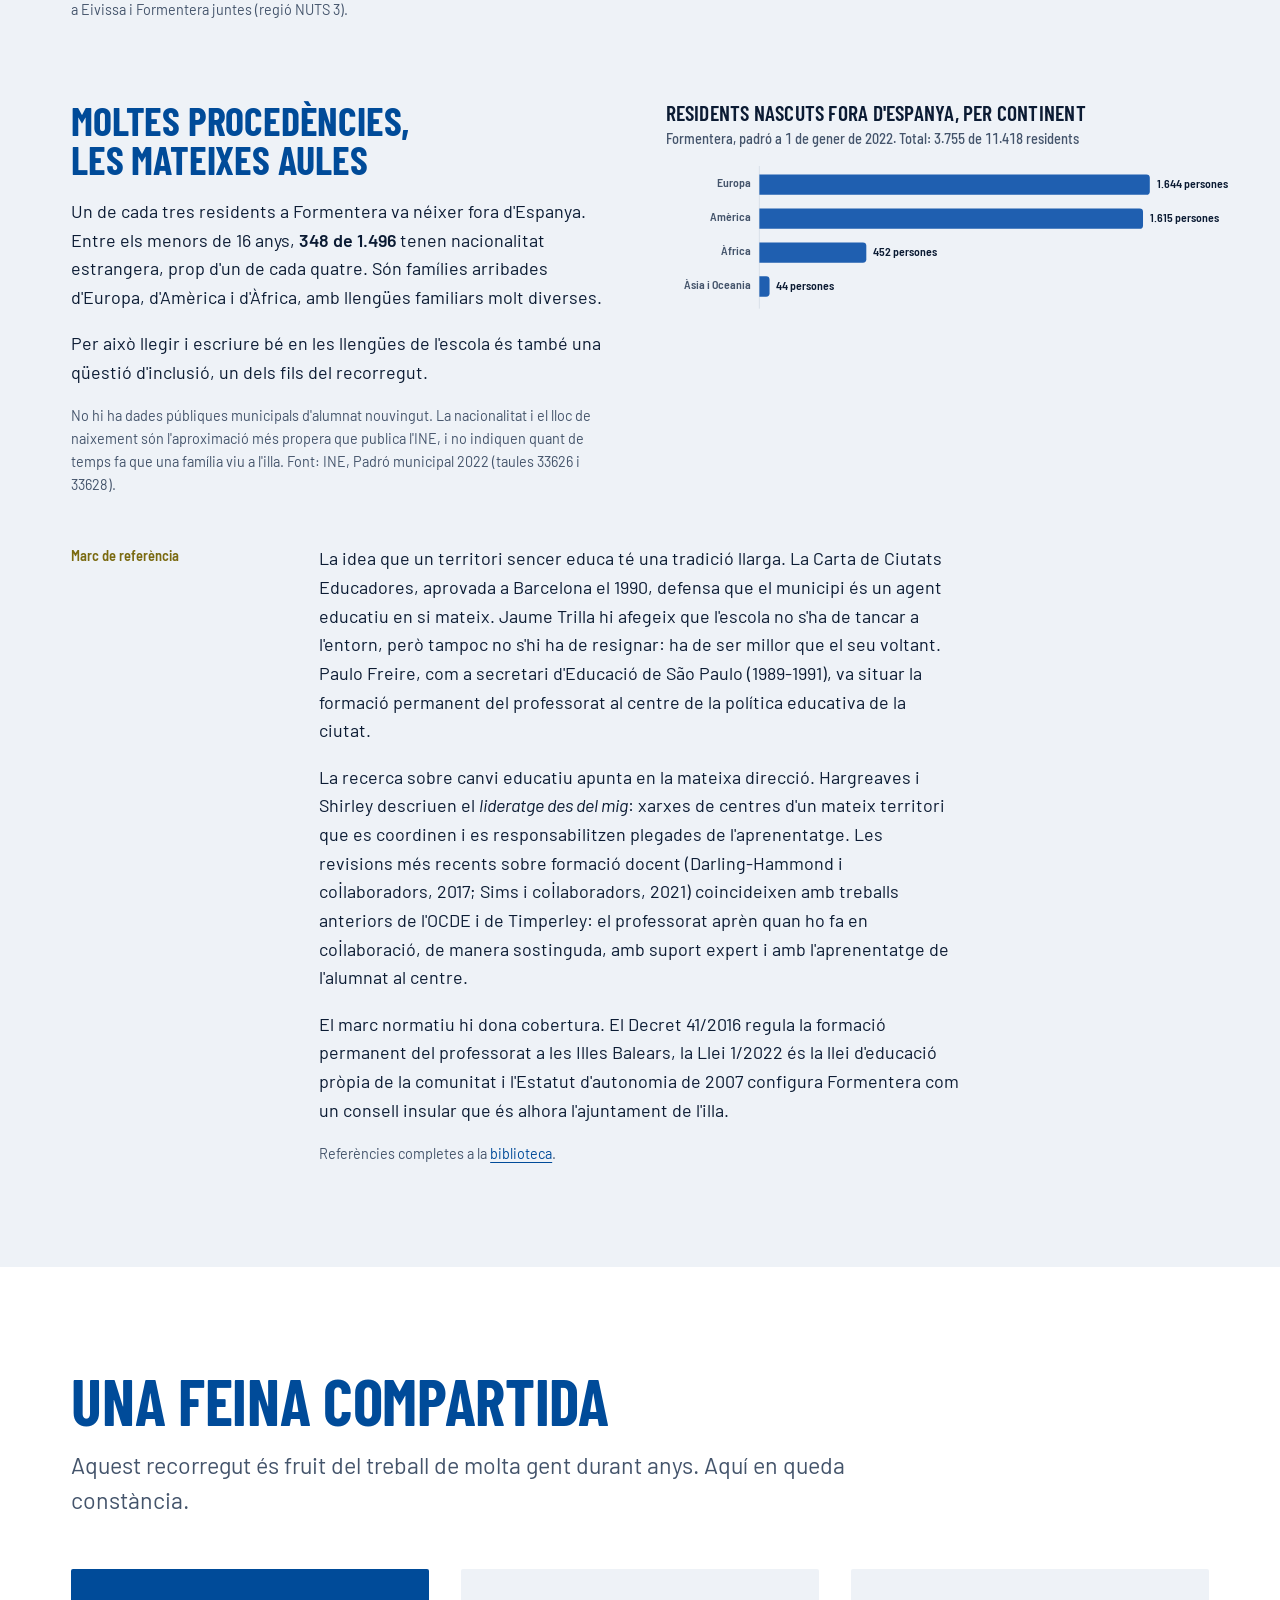
==== commit edf760dd: "355: sessions actualitzades (02/11 feta, 16/11 propera, recuperació del 19/10 per fixar) i bloc de l" ====
--- a/index.html
+++ b/index.html
@@ -88,7 +88,7 @@
     <ul class="espais">
       <li><a href="espai/353.html"><small class="data">Formació 353 · 9 sessions</small><b>CEIP Mestre Lluís Andreu</b><span>La mirada avaluativa: consensuar i millorar l'èxit a l'aula</span><em>Entra a l'espai</em></a></li>
       <li><a href="espai/354.html"><small class="data">Formació 354 · 6 sessions</small><b>IES Marc Ferrer</b><span>Avaluació de la lectura i l'escriptura a través del Pla Lector</span><em>Entra a l'espai</em></a></li>
-      <li><a href="espai/355.html"><small class="data">Formació 355 · 12 sessions</small><b>CEIP Sant Ferran de ses Roques</b><span>Què i com avaluar per millorar l'aprenentatge</span><em>Entra a l'espai</em></a></li>
+      <li><a href="espai/355.html"><small class="data">Formació 355 · 11 sessions</small><b>CEIP Sant Ferran de ses Roques</b><span>Què i com avaluar per millorar l'aprenentatge</span><em>Entra a l'espai</em></a></li>
     </ul>
     <div class="prof-head">
       <h3>Recursos per a tots els centres</h3>
